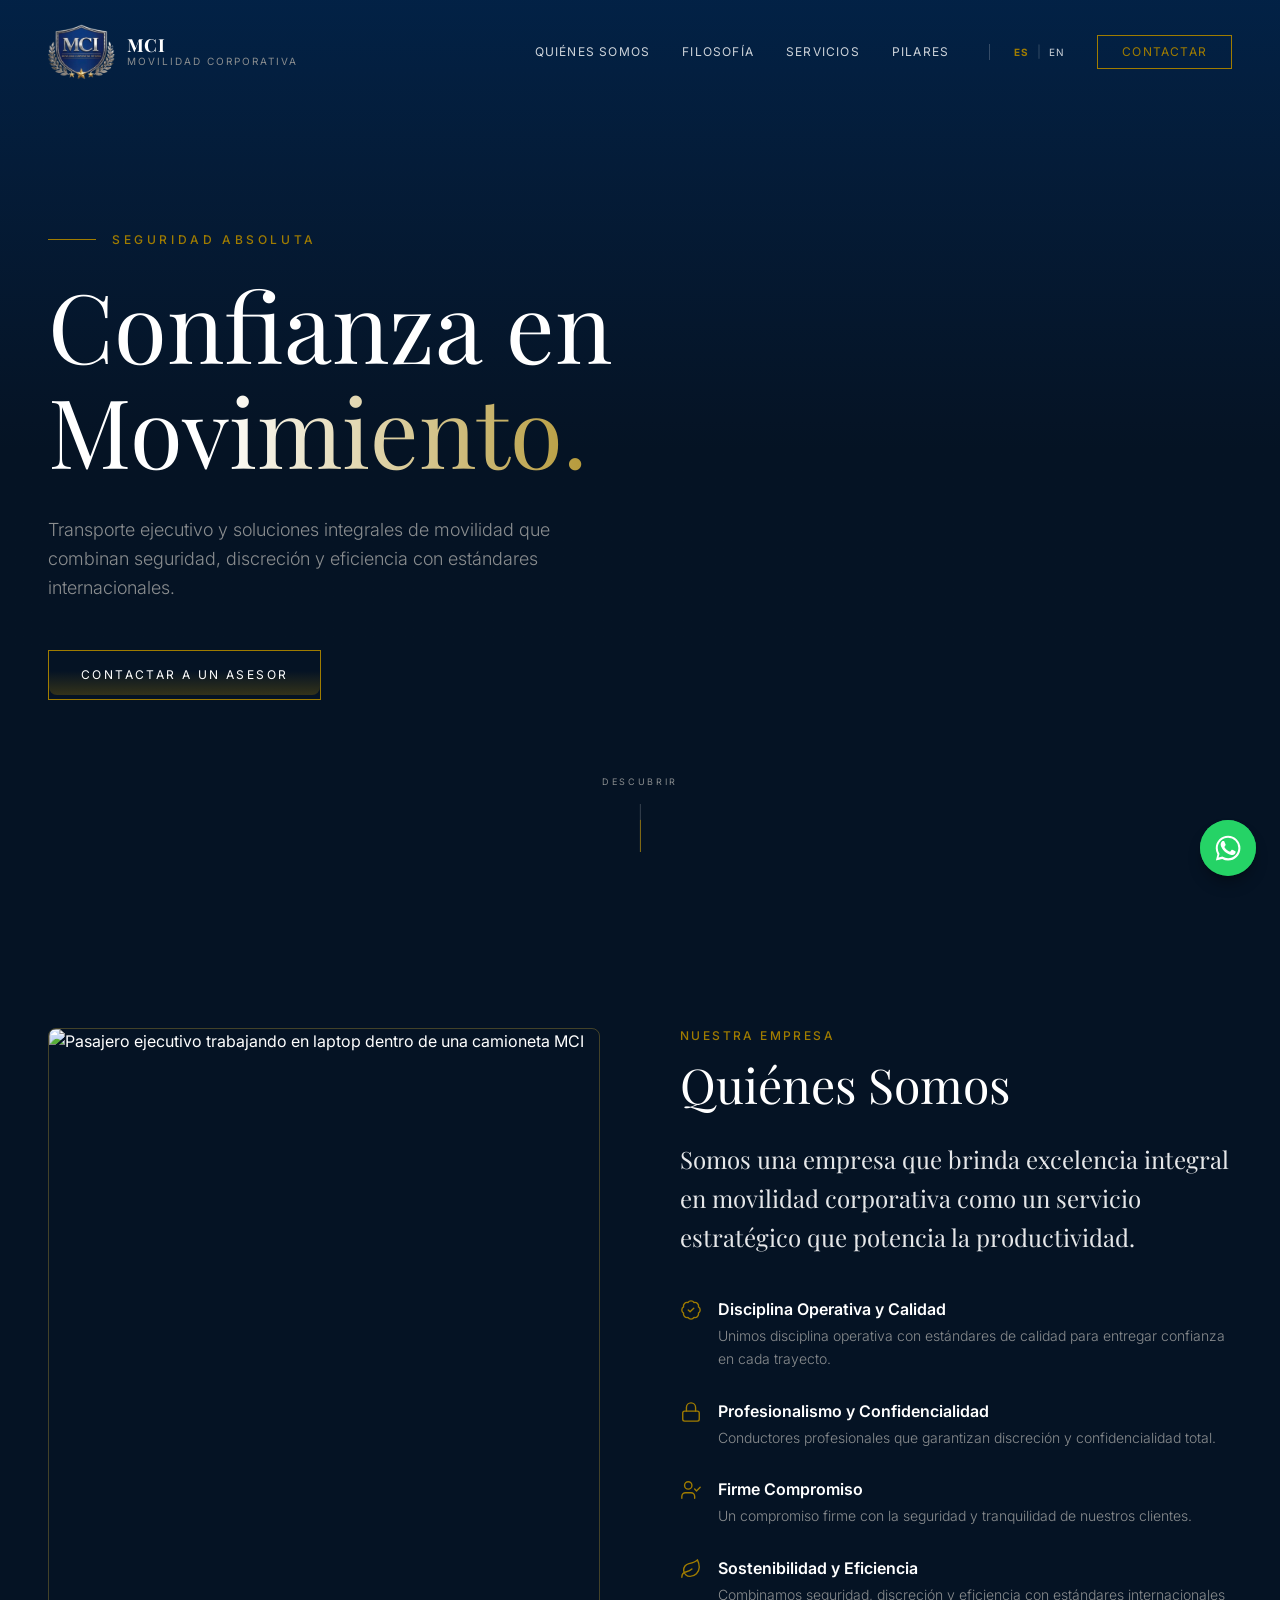
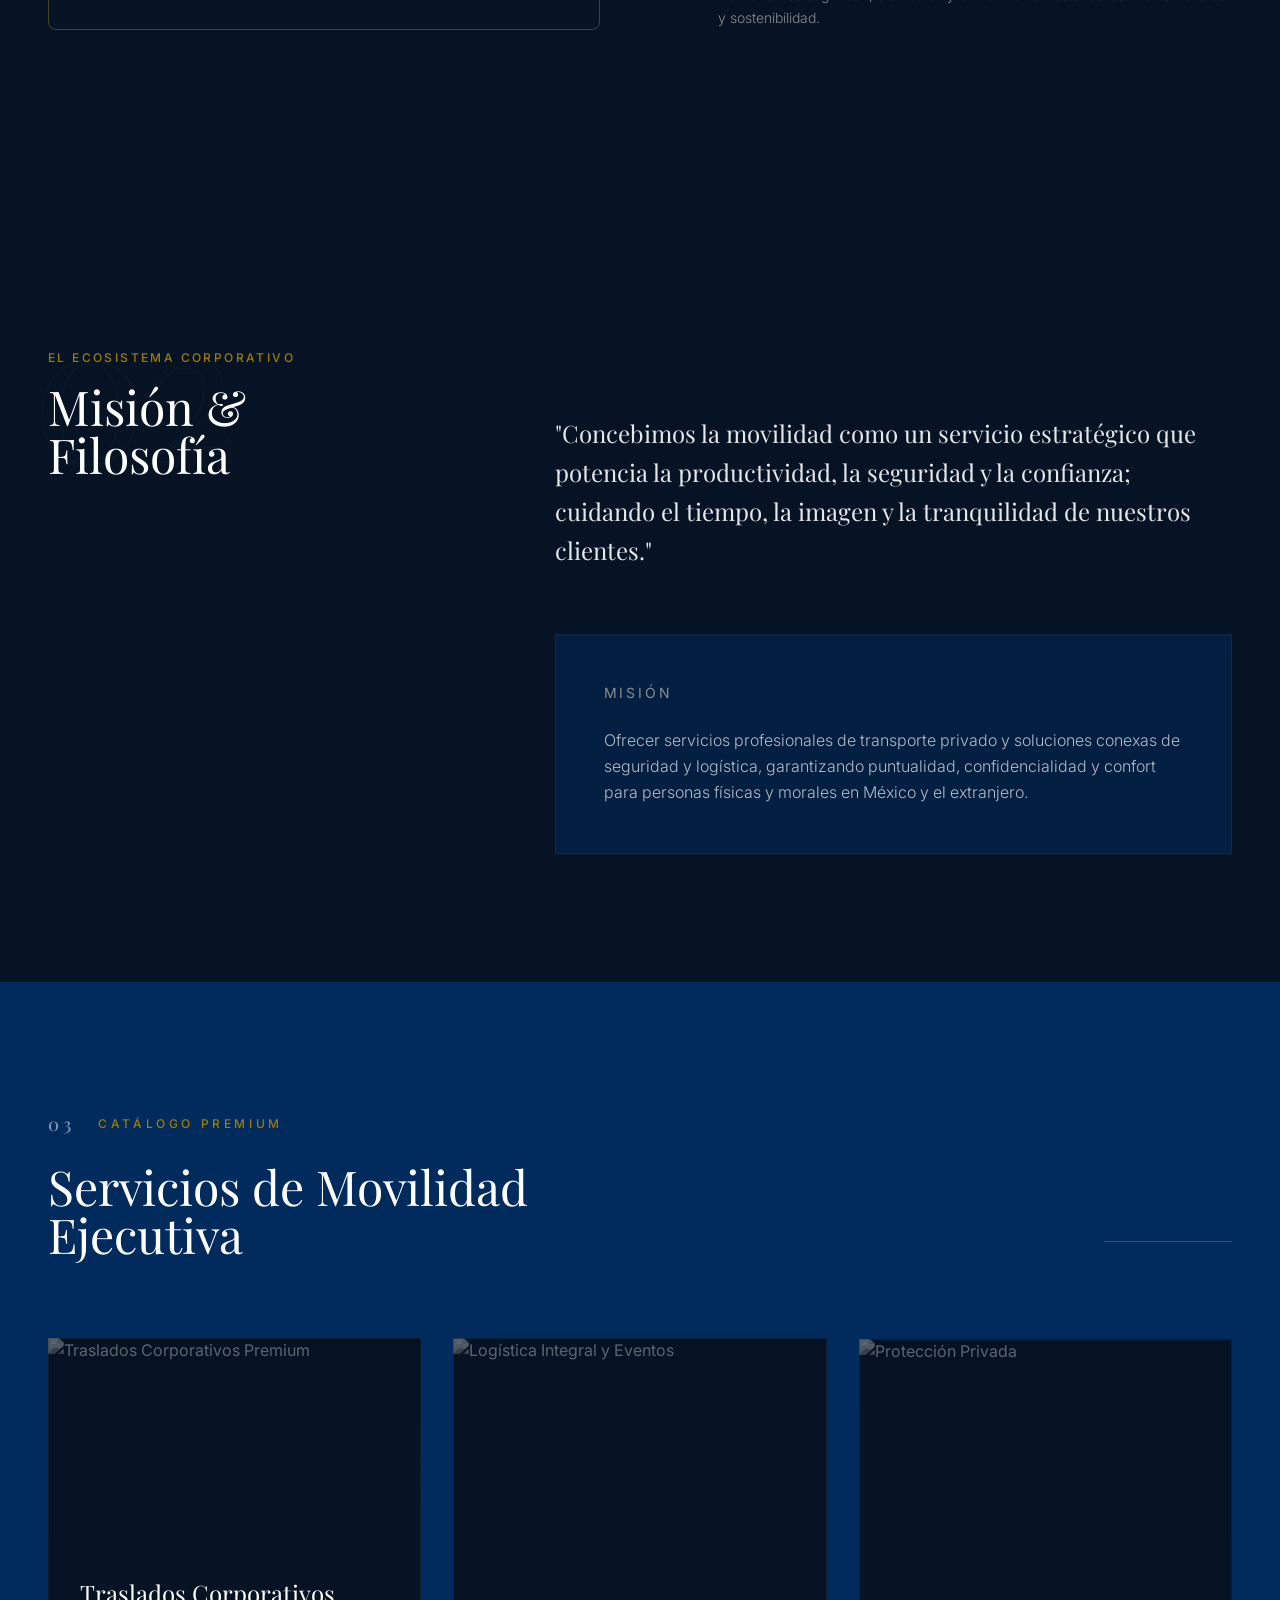
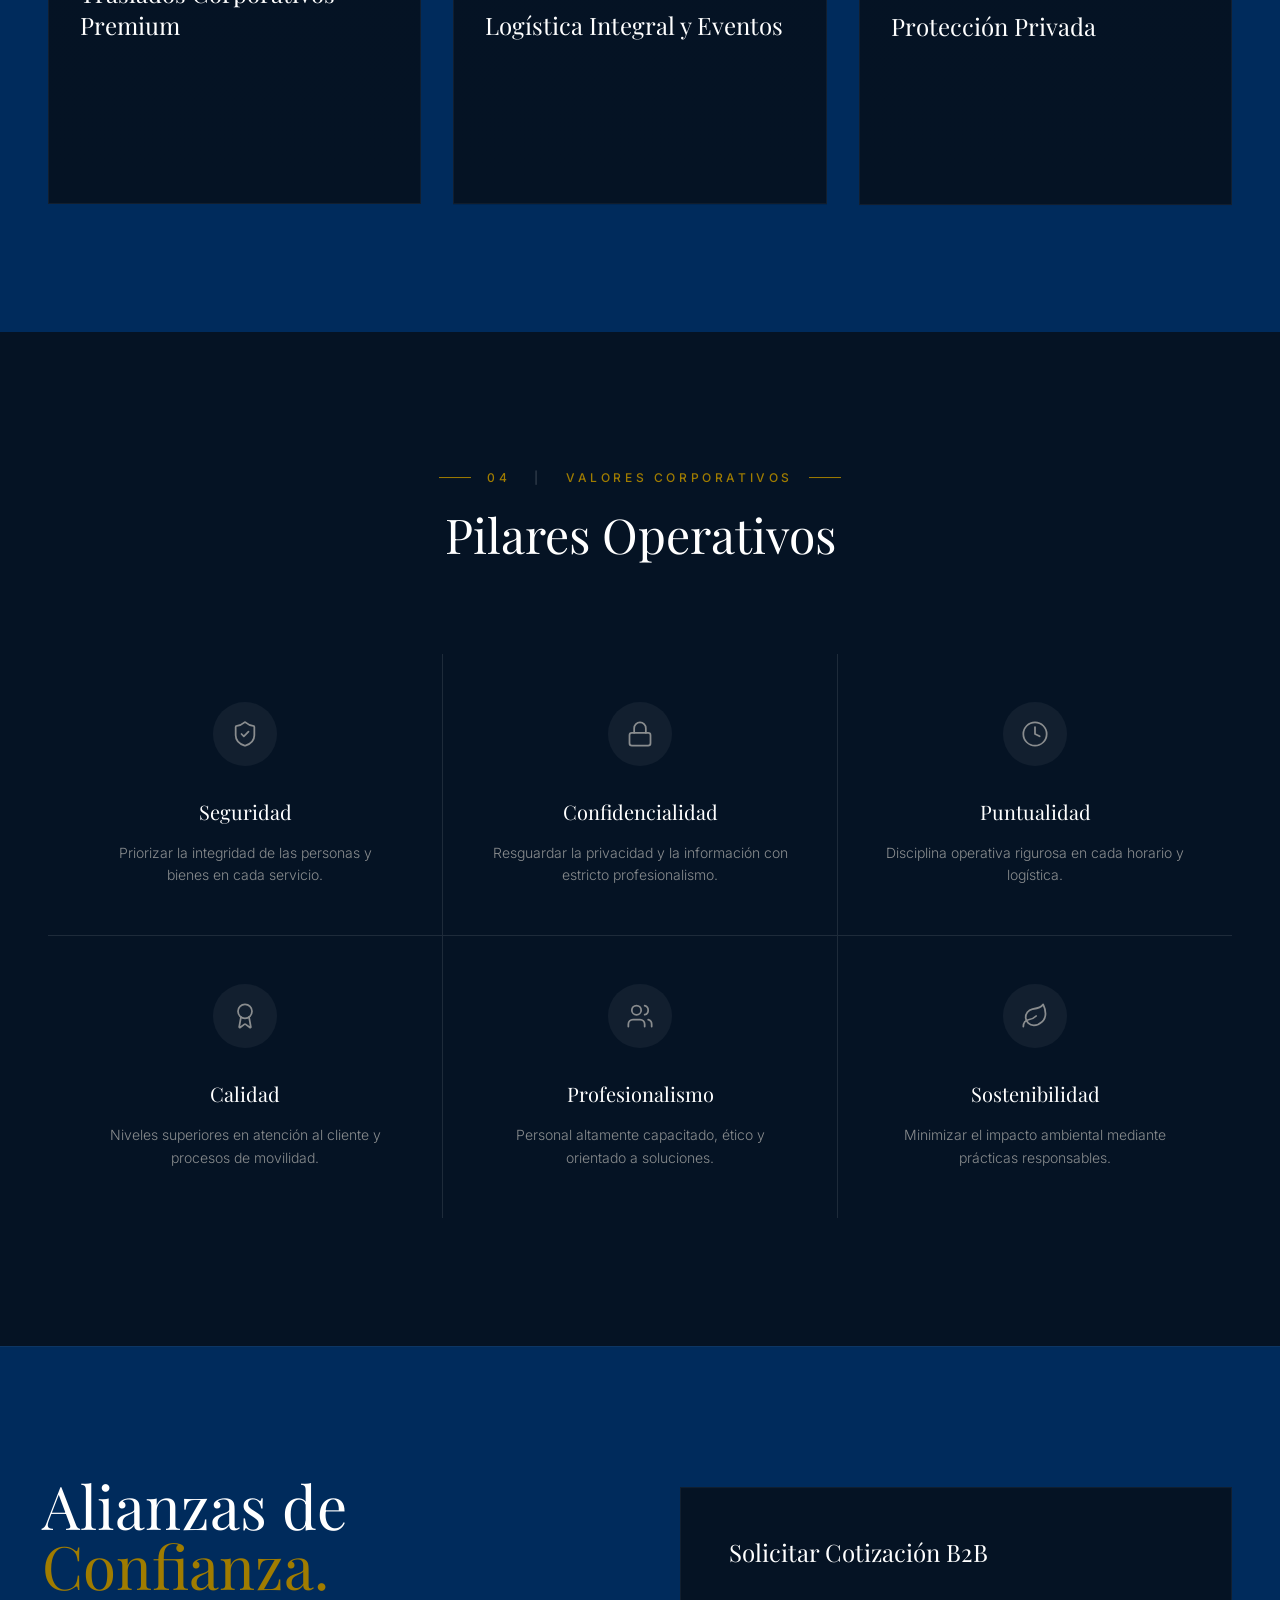
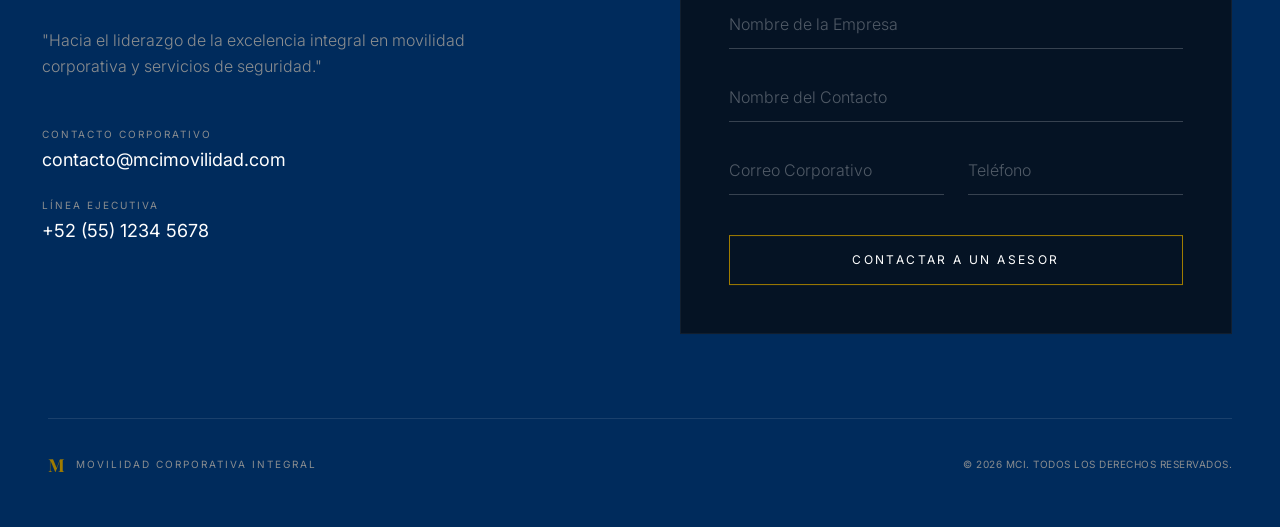
==== propuesta-1/index.html @ b6e9a9fc "Restructure Who We Are section into a balanced 50/50 grid: left column features an executive-passeng" ====
<!doctype html>
<html lang="en">
  <head>
    <meta charset="UTF-8" />
    <meta name="viewport" content="width=device-width, initial-scale=1.0" />
    <title>MCI</title>
    <script type="module" crossorigin src="./assets/index-DxX_bGsZ.js"></script>
    <link rel="stylesheet" crossorigin href="./assets/index-DNrYnZ5A.css">
  </head>
  <body>
    <div id="root"></div>
  </body>
</html>
---- propuesta-1/assets/index-DNrYnZ5A.css ----
@import"https://fonts.googleapis.com/css2?family=Inter:wght@300;400;500;600&family=Playfair+Display:ital,wght@0,400;0,500;0,600;0,700;1,400&display=swap";/*! tailwindcss v4.3.3 | MIT License | https://tailwindcss.com */@layer properties{@supports (((-webkit-hyphens:none)) and (not (margin-trim:inline))) or ((-moz-orient:inline) and (not (color:rgb(from red r g b)))){*,:before,:after,::backdrop{--tw-translate-x:0;--tw-translate-y:0;--tw-translate-z:0;--tw-scale-x:1;--tw-scale-y:1;--tw-scale-z:1;--tw-rotate-x:initial;--tw-rotate-y:initial;--tw-rotate-z:initial;--tw-skew-x:initial;--tw-skew-y:initial;--tw-space-y-reverse:0;--tw-border-style:solid;--tw-gradient-position:initial;--tw-gradient-from:#0000;--tw-gradient-via:#0000;--tw-gradient-to:#0000;--tw-gradient-stops:initial;--tw-gradient-via-stops:initial;--tw-gradient-from-position:0%;--tw-gradient-via-position:50%;--tw-gradient-to-position:100%;--tw-leading:initial;--tw-font-weight:initial;--tw-tracking:initial;--tw-shadow:0 0 #0000;--tw-shadow-color:initial;--tw-shadow-alpha:100%;--tw-inset-shadow:0 0 #0000;--tw-inset-shadow-color:initial;--tw-inset-shadow-alpha:100%;--tw-ring-color:initial;--tw-ring-shadow:0 0 #0000;--tw-inset-ring-color:initial;--tw-inset-ring-shadow:0 0 #0000;--tw-ring-inset:initial;--tw-ring-offset-width:0px;--tw-ring-offset-color:#fff;--tw-ring-offset-shadow:0 0 #0000;--tw-blur:initial;--tw-brightness:initial;--tw-contrast:initial;--tw-grayscale:initial;--tw-hue-rotate:initial;--tw-invert:initial;--tw-opacity:initial;--tw-saturate:initial;--tw-sepia:initial;--tw-drop-shadow:initial;--tw-drop-shadow-color:initial;--tw-drop-shadow-alpha:100%;--tw-drop-shadow-size:initial;--tw-backdrop-blur:initial;--tw-backdrop-brightness:initial;--tw-backdrop-contrast:initial;--tw-backdrop-grayscale:initial;--tw-backdrop-hue-rotate:initial;--tw-backdrop-invert:initial;--tw-backdrop-opacity:initial;--tw-backdrop-saturate:initial;--tw-backdrop-sepia:initial;--tw-duration:initial;--tw-ease:initial}}}@layer theme{:root,:host{--font-sans:"Inter", ui-sans-serif, system-ui, sans-serif;--font-serif:"Playfair Display", ui-serif, Georgia, serif;--font-mono:ui-monospace, SFMono-Regular, Menlo, Monaco, Consolas, "Liberation Mono", "Courier New", monospace;--color-black:#000;--color-white:#fff;--spacing:.25rem;--container-md:28rem;--container-xl:36rem;--container-3xl:48rem;--container-7xl:80rem;--text-xs:.75rem;--text-xs--line-height:calc(1 / .75);--text-sm:.875rem;--text-sm--line-height:calc(1.25 / .875);--text-base:1rem;--text-base--line-height: 1.5 ;--text-lg:1.125rem;--text-lg--line-height:calc(1.75 / 1.125);--text-xl:1.25rem;--text-xl--line-height:calc(1.75 / 1.25);--text-2xl:1.5rem;--text-2xl--line-height:calc(2 / 1.5);--text-3xl:1.875rem;--text-3xl--line-height: 1.2 ;--text-4xl:2.25rem;--text-4xl--line-height:calc(2.5 / 2.25);--text-5xl:3rem;--text-5xl--line-height:1;--text-6xl:3.75rem;--text-6xl--line-height:1;--text-7xl:4.5rem;--text-7xl--line-height:1;--text-8xl:6rem;--text-8xl--line-height:1;--font-weight-light:300;--font-weight-medium:500;--font-weight-semibold:600;--font-weight-bold:700;--tracking-tighter:-.05em;--tracking-wide:.025em;--tracking-wider:.05em;--tracking-widest:.1em;--leading-relaxed:1.625;--radius-sm:.25rem;--radius-lg:.5rem;--ease-out:cubic-bezier(0, 0, .2, 1);--animate-ping:ping 1s cubic-bezier(0, 0, .2, 1) infinite;--blur-md:12px;--blur-xl:24px;--default-transition-duration:.15s;--default-transition-timing-function:cubic-bezier(.4, 0, .2, 1);--default-font-family:var(--font-sans);--default-mono-font-family:var(--font-mono);--color-mci-navy:#002b5c;--color-mci-slate:#8a8d8f;--color-mci-gold:#a07c00;--color-mci-dark:#051324}}@layer base{*,:after,:before,::backdrop{box-sizing:border-box;border:0 solid;margin:0;padding:0}::file-selector-button{box-sizing:border-box;border:0 solid;margin:0;padding:0}html,:host{-webkit-text-size-adjust:100%;-moz-tab-size:4;tab-size:4;line-height:1.5;font-family:var(--default-font-family,-apple-system, BlinkMacSystemFont, "Segoe UI", Roboto, "Helvetica Neue", "Noto Sans", Arial, sans-serif, "Apple Color Emoji", "Segoe UI Emoji", "Segoe UI Symbol", "Noto Color Emoji");font-feature-settings:var(--default-font-feature-settings,normal);font-variation-settings:var(--default-font-variation-settings,normal);-webkit-tap-highlight-color:transparent}hr{height:0;color:inherit;border-top-width:1px}abbr:where([title]){-webkit-text-decoration:underline dotted;text-decoration:underline dotted}h1,h2,h3,h4,h5,h6{font-size:inherit;font-weight:inherit}a{color:inherit;-webkit-text-decoration:inherit;text-decoration:inherit}b,strong{font-weight:bolder}code,kbd,samp,pre{font-family:var(--default-mono-font-family,ui-monospace, SFMono-Regular, Menlo, Monaco, Consolas, "Liberation Mono", "Courier New", monospace);font-feature-settings:var(--default-mono-font-feature-settings,normal);font-variation-settings:var(--default-mono-font-variation-settings,normal);font-size:1em}small{font-size:80%}sub,sup{vertical-align:baseline;font-size:75%;line-height:0;position:relative}sub{bottom:-.25em}sup{top:-.5em}table{text-indent:0;border-color:inherit;border-collapse:collapse}:-moz-focusring:where(:not(iframe)){outline:auto}progress{vertical-align:baseline}summary{display:list-item}ol,ul,menu{list-style:none}img,svg,video,canvas,audio,iframe,embed,object{vertical-align:middle;display:block}img,video{max-width:100%;height:auto}button,input,select,optgroup,textarea{font:inherit;font-feature-settings:inherit;font-variation-settings:inherit;letter-spacing:inherit;color:inherit;opacity:1;background-color:#0000;border-radius:0}::file-selector-button{font:inherit;font-feature-settings:inherit;font-variation-settings:inherit;letter-spacing:inherit;color:inherit;opacity:1;background-color:#0000;border-radius:0}:where(select:is([multiple],[size])) optgroup{font-weight:bolder}:where(select:is([multiple],[size])) optgroup option{padding-inline-start:20px}::file-selector-button{margin-inline-end:4px}::placeholder{opacity:1}@supports (not ((-webkit-appearance:-apple-pay-button))) or (contain-intrinsic-size:1px){::placeholder{color:currentColor}@supports (color:color-mix(in lab,red,red)){::placeholder{color:color-mix(in oklab,currentcolor 50%,transparent)}}}textarea{resize:vertical}::-webkit-search-decoration{-webkit-appearance:none}::-webkit-date-and-time-value{min-height:1lh;text-align:inherit}::-webkit-datetime-edit{display:inline-flex}::-webkit-datetime-edit-fields-wrapper{padding:0}::-webkit-datetime-edit{padding-block:0}::-webkit-datetime-edit-year-field{padding-block:0}::-webkit-datetime-edit-month-field{padding-block:0}::-webkit-datetime-edit-day-field{padding-block:0}::-webkit-datetime-edit-hour-field{padding-block:0}::-webkit-datetime-edit-minute-field{padding-block:0}::-webkit-datetime-edit-second-field{padding-block:0}::-webkit-datetime-edit-millisecond-field{padding-block:0}::-webkit-datetime-edit-meridiem-field{padding-block:0}::-webkit-calendar-picker-indicator{line-height:1}:-moz-ui-invalid{box-shadow:none}button,input:where([type=button],[type=reset],[type=submit]){-webkit-appearance:button;-moz-appearance:button;appearance:button}::file-selector-button{-webkit-appearance:button;-moz-appearance:button;appearance:button}::-webkit-inner-spin-button{height:auto}::-webkit-outer-spin-button{height:auto}[hidden]:where(:not([hidden=until-found])){display:none!important}}@layer components;@layer utilities{.pointer-events-none{pointer-events:none}.absolute{position:absolute}.fixed{position:fixed}.relative{position:relative}.inset-0{top:0;right:0;bottom:0;left:0}.top-0{top:0}.top-1\/2{top:50%}.right-0{right:0}.right-6{right:calc(var(--spacing) * 6)}.bottom-6{bottom:calc(var(--spacing) * 6)}.bottom-12{bottom:calc(var(--spacing) * 12)}.left-0{left:0}.left-1\/2{left:50%}.z-0{z-index:0}.z-10{z-index:10}.z-20{z-index:20}.z-30{z-index:30}.z-40{z-index:40}.z-50{z-index:50}.z-\[60\]{z-index:60}.z-\[70\]{z-index:70}.mx-2{margin-inline:calc(var(--spacing) * 2)}.mx-auto{margin-inline:auto}.-mt-1{margin-top:calc(var(--spacing) * -1)}.mt-0\.5{margin-top:calc(var(--spacing) * .5)}.mt-8{margin-top:calc(var(--spacing) * 8)}.mr-2{margin-right:calc(var(--spacing) * 2)}.mb-1{margin-bottom:var(--spacing)}.mb-4{margin-bottom:calc(var(--spacing) * 4)}.mb-6{margin-bottom:calc(var(--spacing) * 6)}.mb-8{margin-bottom:calc(var(--spacing) * 8)}.mb-10{margin-bottom:calc(var(--spacing) * 10)}.mb-12{margin-bottom:calc(var(--spacing) * 12)}.mb-20{margin-bottom:calc(var(--spacing) * 20)}.mb-24{margin-bottom:calc(var(--spacing) * 24)}.-ml-4{margin-left:calc(var(--spacing) * -4)}.ml-2{margin-left:calc(var(--spacing) * 2)}.block{display:block}.flex{display:flex}.grid{display:grid}.hidden{display:none}.inline-flex{display:inline-flex}.aspect-\[4\/5\]{aspect-ratio:4/5}.h-6{height:calc(var(--spacing) * 6)}.h-8{height:calc(var(--spacing) * 8)}.h-10{height:calc(var(--spacing) * 10)}.h-12{height:calc(var(--spacing) * 12)}.h-14{height:calc(var(--spacing) * 14)}.h-16{height:calc(var(--spacing) * 16)}.h-\[1px\]{height:1px}.h-full{height:100%}.h-screen{height:100vh}.min-h-\[420px\]{min-height:420px}.w-1{width:var(--spacing)}.w-8{width:calc(var(--spacing) * 8)}.w-10{width:calc(var(--spacing) * 10)}.w-12{width:calc(var(--spacing) * 12)}.w-14{width:calc(var(--spacing) * 14)}.w-16{width:calc(var(--spacing) * 16)}.w-32{width:calc(var(--spacing) * 32)}.w-\[1px\]{width:1px}.w-auto{width:auto}.w-full{width:100%}.max-w-3xl{max-width:var(--container-3xl)}.max-w-7xl{max-width:var(--container-7xl)}.max-w-md{max-width:var(--container-md)}.max-w-xl{max-width:var(--container-xl)}.flex-shrink-0{flex-shrink:0}.origin-top{transform-origin:top}.-translate-x-1\/2{--tw-translate-x: -50% ;translate:var(--tw-translate-x) var(--tw-translate-y)}.-translate-y-1\/2{--tw-translate-y: -50% ;translate:var(--tw-translate-x) var(--tw-translate-y)}.translate-y-0{--tw-translate-y:0px;translate:var(--tw-translate-x) var(--tw-translate-y)}.translate-y-full{--tw-translate-y:100%;translate:var(--tw-translate-x) var(--tw-translate-y)}.scale-y-0{--tw-scale-y:0%;scale:var(--tw-scale-x) var(--tw-scale-y)}.transform{transform:var(--tw-rotate-x,) var(--tw-rotate-y,) var(--tw-rotate-z,) var(--tw-skew-x,) var(--tw-skew-y,)}.animate-ping{animation:var(--animate-ping)}.grid-cols-1{grid-template-columns:repeat(1,minmax(0,1fr))}.flex-col{flex-direction:column}.items-center{align-items:center}.items-end{align-items:flex-end}.items-start{align-items:flex-start}.items-stretch{align-items:stretch}.justify-between{justify-content:space-between}.justify-center{justify-content:center}.justify-end{justify-content:flex-end}.gap-2{gap:calc(var(--spacing) * 2)}.gap-3{gap:calc(var(--spacing) * 3)}.gap-4{gap:calc(var(--spacing) * 4)}.gap-6{gap:calc(var(--spacing) * 6)}.gap-7{gap:calc(var(--spacing) * 7)}.gap-8{gap:calc(var(--spacing) * 8)}.gap-16{gap:calc(var(--spacing) * 16)}.gap-20{gap:calc(var(--spacing) * 20)}.gap-\[1px\]{gap:1px}:where(.space-y-6>:not(:last-child)){--tw-space-y-reverse:0;margin-block-start:calc(calc(var(--spacing) * 6) * var(--tw-space-y-reverse));margin-block-end:calc(calc(var(--spacing) * 6) * calc(1 - var(--tw-space-y-reverse)))}.overflow-hidden{overflow:hidden}.rounded-full{border-radius:3.40282e38px}.rounded-lg{border-radius:var(--radius-lg)}.rounded-sm{border-radius:var(--radius-sm)}.border{border-style:var(--tw-border-style);border-width:1px}.border-t{border-top-style:var(--tw-border-style);border-top-width:1px}.border-b{border-bottom-style:var(--tw-border-style);border-bottom-width:1px}.border-l{border-left-style:var(--tw-border-style);border-left-width:1px}.border-mci-gold{border-color:var(--color-mci-gold)}.border-mci-gold\/20{border-color:#a07c0033}@supports (color:color-mix(in lab,red,red)){.border-mci-gold\/20{border-color:color-mix(in oklab,var(--color-mci-gold) 20%,transparent)}}.border-mci-gold\/50{border-color:#a07c0080}@supports (color:color-mix(in lab,red,red)){.border-mci-gold\/50{border-color:color-mix(in oklab,var(--color-mci-gold) 50%,transparent)}}.border-transparent{border-color:#0000}.border-white\/5{border-color:#ffffff0d}@supports (color:color-mix(in lab,red,red)){.border-white\/5{border-color:color-mix(in oklab,var(--color-white) 5%,transparent)}}.border-white\/10{border-color:#ffffff1a}@supports (color:color-mix(in lab,red,red)){.border-white\/10{border-color:color-mix(in oklab,var(--color-white) 10%,transparent)}}.border-white\/20{border-color:#fff3}@supports (color:color-mix(in lab,red,red)){.border-white\/20{border-color:color-mix(in oklab,var(--color-white) 20%,transparent)}}.bg-\[\#25D366\]{background-color:#25d366}.bg-mci-dark{background-color:var(--color-mci-dark)}.bg-mci-dark\/40{background-color:#05132466}@supports (color:color-mix(in lab,red,red)){.bg-mci-dark\/40{background-color:color-mix(in oklab,var(--color-mci-dark) 40%,transparent)}}.bg-mci-dark\/95{background-color:#051324f2}@supports (color:color-mix(in lab,red,red)){.bg-mci-dark\/95{background-color:color-mix(in oklab,var(--color-mci-dark) 95%,transparent)}}.bg-mci-gold{background-color:var(--color-mci-gold)}.bg-mci-navy{background-color:var(--color-mci-navy)}.bg-mci-navy\/50{background-color:#002b5c80}@supports (color:color-mix(in lab,red,red)){.bg-mci-navy\/50{background-color:color-mix(in oklab,var(--color-mci-navy) 50%,transparent)}}.bg-mci-navy\/90{background-color:#002b5ce6}@supports (color:color-mix(in lab,red,red)){.bg-mci-navy\/90{background-color:color-mix(in oklab,var(--color-mci-navy) 90%,transparent)}}.bg-transparent{background-color:#0000}.bg-white\/5{background-color:#ffffff0d}@supports (color:color-mix(in lab,red,red)){.bg-white\/5{background-color:color-mix(in oklab,var(--color-white) 5%,transparent)}}.bg-white\/10{background-color:#ffffff1a}@supports (color:color-mix(in lab,red,red)){.bg-white\/10{background-color:color-mix(in oklab,var(--color-white) 10%,transparent)}}.bg-white\/20{background-color:#fff3}@supports (color:color-mix(in lab,red,red)){.bg-white\/20{background-color:color-mix(in oklab,var(--color-white) 20%,transparent)}}.bg-gradient-to-b{--tw-gradient-position:to bottom in oklab;background-image:linear-gradient(var(--tw-gradient-stops))}.bg-gradient-to-t{--tw-gradient-position:to top in oklab;background-image:linear-gradient(var(--tw-gradient-stops))}.bg-\[radial-gradient\(ellipse_at_center\,_var\(--tw-gradient-stops\)\)\]{background-image:radial-gradient(ellipse at center,var(--tw-gradient-stops))}.from-mci-dark{--tw-gradient-from:var(--color-mci-dark);--tw-gradient-stops:var(--tw-gradient-via-stops,var(--tw-gradient-position), var(--tw-gradient-from) var(--tw-gradient-from-position), var(--tw-gradient-to) var(--tw-gradient-to-position))}.from-mci-navy\/60{--tw-gradient-from:#002b5c99}@supports (color:color-mix(in lab,red,red)){.from-mci-navy\/60{--tw-gradient-from:color-mix(in oklab, var(--color-mci-navy) 60%, transparent)}}.from-mci-navy\/60{--tw-gradient-stops:var(--tw-gradient-via-stops,var(--tw-gradient-position), var(--tw-gradient-from) var(--tw-gradient-from-position), var(--tw-gradient-to) var(--tw-gradient-to-position))}.from-transparent{--tw-gradient-from:transparent;--tw-gradient-stops:var(--tw-gradient-via-stops,var(--tw-gradient-position), var(--tw-gradient-from) var(--tw-gradient-from-position), var(--tw-gradient-to) var(--tw-gradient-to-position))}.via-mci-dark\/40{--tw-gradient-via:#05132466}@supports (color:color-mix(in lab,red,red)){.via-mci-dark\/40{--tw-gradient-via:color-mix(in oklab, var(--color-mci-dark) 40%, transparent)}}.via-mci-dark\/40{--tw-gradient-via-stops:var(--tw-gradient-position), var(--tw-gradient-from) var(--tw-gradient-from-position), var(--tw-gradient-via) var(--tw-gradient-via-position), var(--tw-gradient-to) var(--tw-gradient-to-position);--tw-gradient-stops:var(--tw-gradient-via-stops)}.via-mci-dark\/80{--tw-gradient-via:#051324cc}@supports (color:color-mix(in lab,red,red)){.via-mci-dark\/80{--tw-gradient-via:color-mix(in oklab, var(--color-mci-dark) 80%, transparent)}}.via-mci-dark\/80{--tw-gradient-via-stops:var(--tw-gradient-position), var(--tw-gradient-from) var(--tw-gradient-from-position), var(--tw-gradient-via) var(--tw-gradient-via-position), var(--tw-gradient-to) var(--tw-gradient-to-position);--tw-gradient-stops:var(--tw-gradient-via-stops)}.via-transparent{--tw-gradient-via:transparent;--tw-gradient-via-stops:var(--tw-gradient-position), var(--tw-gradient-from) var(--tw-gradient-from-position), var(--tw-gradient-via) var(--tw-gradient-via-position), var(--tw-gradient-to) var(--tw-gradient-to-position);--tw-gradient-stops:var(--tw-gradient-via-stops)}.to-mci-dark{--tw-gradient-to:var(--color-mci-dark);--tw-gradient-stops:var(--tw-gradient-via-stops,var(--tw-gradient-position), var(--tw-gradient-from) var(--tw-gradient-from-position), var(--tw-gradient-to) var(--tw-gradient-to-position))}.to-mci-dark\/90{--tw-gradient-to:#051324e6}@supports (color:color-mix(in lab,red,red)){.to-mci-dark\/90{--tw-gradient-to:color-mix(in oklab, var(--color-mci-dark) 90%, transparent)}}.to-mci-dark\/90{--tw-gradient-stops:var(--tw-gradient-via-stops,var(--tw-gradient-position), var(--tw-gradient-from) var(--tw-gradient-from-position), var(--tw-gradient-to) var(--tw-gradient-to-position))}.to-mci-gold{--tw-gradient-to:var(--color-mci-gold);--tw-gradient-stops:var(--tw-gradient-via-stops,var(--tw-gradient-position), var(--tw-gradient-from) var(--tw-gradient-from-position), var(--tw-gradient-to) var(--tw-gradient-to-position))}.to-transparent{--tw-gradient-to:transparent;--tw-gradient-stops:var(--tw-gradient-via-stops,var(--tw-gradient-position), var(--tw-gradient-from) var(--tw-gradient-from-position), var(--tw-gradient-to) var(--tw-gradient-to-position))}.bg-cover{background-size:cover}.bg-center{background-position:50%}.bg-no-repeat{background-repeat:no-repeat}.object-cover{object-fit:cover}.p-8{padding:calc(var(--spacing) * 8)}.p-12{padding:calc(var(--spacing) * 12)}.px-6{padding-inline:calc(var(--spacing) * 6)}.px-8{padding-inline:calc(var(--spacing) * 8)}.py-2{padding-block:calc(var(--spacing) * 2)}.py-3{padding-block:calc(var(--spacing) * 3)}.py-4{padding-block:calc(var(--spacing) * 4)}.py-6{padding-block:calc(var(--spacing) * 6)}.py-32{padding-block:calc(var(--spacing) * 32)}.pt-4{padding-top:calc(var(--spacing) * 4)}.pt-8{padding-top:calc(var(--spacing) * 8)}.pt-32{padding-top:calc(var(--spacing) * 32)}.pb-12{padding-bottom:calc(var(--spacing) * 12)}.pb-24{padding-bottom:calc(var(--spacing) * 24)}.pl-6{padding-left:calc(var(--spacing) * 6)}.text-center{text-align:center}.font-sans{font-family:var(--font-sans)}.font-serif{font-family:var(--font-serif)}.text-2xl{font-size:var(--text-2xl);line-height:var(--tw-leading,var(--text-2xl--line-height))}.text-4xl{font-size:var(--text-4xl);line-height:var(--tw-leading,var(--text-4xl--line-height))}.text-5xl{font-size:var(--text-5xl);line-height:var(--tw-leading,var(--text-5xl--line-height))}.text-base{font-size:var(--text-base);line-height:var(--tw-leading,var(--text-base--line-height))}.text-lg{font-size:var(--text-lg);line-height:var(--tw-leading,var(--text-lg--line-height))}.text-sm{font-size:var(--text-sm);line-height:var(--tw-leading,var(--text-sm--line-height))}.text-xl{font-size:var(--text-xl);line-height:var(--tw-leading,var(--text-xl--line-height))}.text-xs{font-size:var(--text-xs);line-height:var(--tw-leading,var(--text-xs--line-height))}.text-\[9px\]{font-size:9px}.text-\[10px\]{font-size:10px}.text-\[12rem\]{font-size:12rem}.leading-\[1\.1\]{--tw-leading:1.1;line-height:1.1}.leading-none{--tw-leading:1;line-height:1}.leading-relaxed{--tw-leading:var(--leading-relaxed);line-height:var(--leading-relaxed)}.font-bold{--tw-font-weight:var(--font-weight-bold);font-weight:var(--font-weight-bold)}.font-light{--tw-font-weight:var(--font-weight-light);font-weight:var(--font-weight-light)}.font-medium{--tw-font-weight:var(--font-weight-medium);font-weight:var(--font-weight-medium)}.font-semibold{--tw-font-weight:var(--font-weight-semibold);font-weight:var(--font-weight-semibold)}.tracking-\[0\.2em\]{--tw-tracking:.2em;letter-spacing:.2em}.tracking-\[0\.3em\]{--tw-tracking:.3em;letter-spacing:.3em}.tracking-tighter{--tw-tracking:var(--tracking-tighter);letter-spacing:var(--tracking-tighter)}.tracking-wide{--tw-tracking:var(--tracking-wide);letter-spacing:var(--tracking-wide)}.tracking-wider{--tw-tracking:var(--tracking-wider);letter-spacing:var(--tracking-wider)}.tracking-widest{--tw-tracking:var(--tracking-widest);letter-spacing:var(--tracking-widest)}.text-mci-gold{color:var(--color-mci-gold)}.text-mci-gold\/50{color:#a07c0080}@supports (color:color-mix(in lab,red,red)){.text-mci-gold\/50{color:color-mix(in oklab,var(--color-mci-gold) 50%,transparent)}}.text-mci-slate{color:var(--color-mci-slate)}.text-white{color:var(--color-white)}.text-white\/20{color:#fff3}@supports (color:color-mix(in lab,red,red)){.text-white\/20{color:color-mix(in oklab,var(--color-white) 20%,transparent)}}.text-white\/70{color:#ffffffb3}@supports (color:color-mix(in lab,red,red)){.text-white\/70{color:color-mix(in oklab,var(--color-white) 70%,transparent)}}.text-white\/80{color:#fffc}@supports (color:color-mix(in lab,red,red)){.text-white\/80{color:color-mix(in oklab,var(--color-white) 80%,transparent)}}.text-white\/90{color:#ffffffe6}@supports (color:color-mix(in lab,red,red)){.text-white\/90{color:color-mix(in oklab,var(--color-white) 90%,transparent)}}.uppercase{text-transform:uppercase}.antialiased{-webkit-font-smoothing:antialiased;-moz-osx-font-smoothing:grayscale}.opacity-30{opacity:.3}.opacity-50{opacity:.5}.opacity-60{opacity:.6}.opacity-75{opacity:.75}.opacity-100{opacity:1}.shadow-lg{--tw-shadow:0 10px 15px -3px var(--tw-shadow-color,#0000001a), 0 4px 6px -4px var(--tw-shadow-color,#0000001a);box-shadow:var(--tw-inset-shadow),var(--tw-inset-ring-shadow),var(--tw-ring-offset-shadow),var(--tw-ring-shadow),var(--tw-shadow)}.shadow-black\/30{--tw-shadow-color:#0000004d}@supports (color:color-mix(in lab,red,red)){.shadow-black\/30{--tw-shadow-color:color-mix(in oklab, color-mix(in oklab, var(--color-black) 30%, transparent) var(--tw-shadow-alpha), transparent)}}.grayscale{--tw-grayscale:grayscale(100%);filter:var(--tw-blur,) var(--tw-brightness,) var(--tw-contrast,) var(--tw-grayscale,) var(--tw-hue-rotate,) var(--tw-invert,) var(--tw-saturate,) var(--tw-sepia,) var(--tw-drop-shadow,)}.backdrop-blur-md{--tw-backdrop-blur:blur(var(--blur-md));-webkit-backdrop-filter:var(--tw-backdrop-blur,) var(--tw-backdrop-brightness,) var(--tw-backdrop-contrast,) var(--tw-backdrop-grayscale,) var(--tw-backdrop-hue-rotate,) var(--tw-backdrop-invert,) var(--tw-backdrop-opacity,) var(--tw-backdrop-saturate,) var(--tw-backdrop-sepia,);backdrop-filter:var(--tw-backdrop-blur,) var(--tw-backdrop-brightness,) var(--tw-backdrop-contrast,) var(--tw-backdrop-grayscale,) var(--tw-backdrop-hue-rotate,) var(--tw-backdrop-invert,) var(--tw-backdrop-opacity,) var(--tw-backdrop-saturate,) var(--tw-backdrop-sepia,)}.backdrop-blur-xl{--tw-backdrop-blur:blur(var(--blur-xl));-webkit-backdrop-filter:var(--tw-backdrop-blur,) var(--tw-backdrop-brightness,) var(--tw-backdrop-contrast,) var(--tw-backdrop-grayscale,) var(--tw-backdrop-hue-rotate,) var(--tw-backdrop-invert,) var(--tw-backdrop-opacity,) var(--tw-backdrop-saturate,) var(--tw-backdrop-sepia,);backdrop-filter:var(--tw-backdrop-blur,) var(--tw-backdrop-brightness,) var(--tw-backdrop-contrast,) var(--tw-backdrop-grayscale,) var(--tw-backdrop-hue-rotate,) var(--tw-backdrop-invert,) var(--tw-backdrop-opacity,) var(--tw-backdrop-saturate,) var(--tw-backdrop-sepia,)}.transition{transition-property:color,background-color,border-color,outline-color,text-decoration-color,fill,stroke,--tw-gradient-from,--tw-gradient-via,--tw-gradient-to,opacity,box-shadow,transform,translate,scale,rotate,filter,-webkit-backdrop-filter,backdrop-filter,display,content-visibility,overlay,pointer-events;transition-timing-function:var(--tw-ease,var(--default-transition-timing-function));transition-duration:var(--tw-duration,var(--default-transition-duration))}.transition-all{transition-property:all;transition-timing-function:var(--tw-ease,var(--default-transition-timing-function));transition-duration:var(--tw-duration,var(--default-transition-duration))}.transition-colors{transition-property:color,background-color,border-color,outline-color,text-decoration-color,fill,stroke,--tw-gradient-from,--tw-gradient-via,--tw-gradient-to;transition-timing-function:var(--tw-ease,var(--default-transition-timing-function));transition-duration:var(--tw-duration,var(--default-transition-duration))}.transition-opacity{transition-property:opacity;transition-timing-function:var(--tw-ease,var(--default-transition-timing-function));transition-duration:var(--tw-duration,var(--default-transition-duration))}.transition-shadow{transition-property:box-shadow;transition-timing-function:var(--tw-ease,var(--default-transition-timing-function));transition-duration:var(--tw-duration,var(--default-transition-duration))}.transition-transform{transition-property:transform,translate,scale,rotate;transition-timing-function:var(--tw-ease,var(--default-transition-timing-function));transition-duration:var(--tw-duration,var(--default-transition-duration))}.delay-100{transition-delay:.1s}.delay-200{transition-delay:.2s}.duration-300{--tw-duration:.3s;transition-duration:.3s}.duration-400{--tw-duration:.4s;transition-duration:.4s}.duration-500{--tw-duration:.5s;transition-duration:.5s}.duration-700{--tw-duration:.7s;transition-duration:.7s}.duration-1000{--tw-duration:1s;transition-duration:1s}.ease-out{--tw-ease:var(--ease-out);transition-timing-function:var(--ease-out)}@media(hover:hover){.group-hover\:translate-y-0:is(:where(.group):hover *){--tw-translate-y:0px;translate:var(--tw-translate-x) var(--tw-translate-y)}.group-hover\:scale-105:is(:where(.group):hover *){--tw-scale-x:105%;--tw-scale-y:105%;--tw-scale-z:105%;scale:var(--tw-scale-x) var(--tw-scale-y)}.group-hover\:scale-110:is(:where(.group):hover *){--tw-scale-x:110%;--tw-scale-y:110%;--tw-scale-z:110%;scale:var(--tw-scale-x) var(--tw-scale-y)}.group-hover\:scale-y-100:is(:where(.group):hover *){--tw-scale-y:100%;scale:var(--tw-scale-x) var(--tw-scale-y)}.group-hover\:border-mci-gold\/20:is(:where(.group):hover *){border-color:#a07c0033}@supports (color:color-mix(in lab,red,red)){.group-hover\:border-mci-gold\/20:is(:where(.group):hover *){border-color:color-mix(in oklab,var(--color-mci-gold) 20%,transparent)}}.group-hover\:border-mci-gold\/30:is(:where(.group):hover *){border-color:#a07c004d}@supports (color:color-mix(in lab,red,red)){.group-hover\:border-mci-gold\/30:is(:where(.group):hover *){border-color:color-mix(in oklab,var(--color-mci-gold) 30%,transparent)}}.group-hover\:bg-mci-gold\/10:is(:where(.group):hover *){background-color:#a07c001a}@supports (color:color-mix(in lab,red,red)){.group-hover\:bg-mci-gold\/10:is(:where(.group):hover *){background-color:color-mix(in oklab,var(--color-mci-gold) 10%,transparent)}}.group-hover\:bg-transparent:is(:where(.group):hover *){background-color:#0000}.group-hover\:text-mci-gold:is(:where(.group):hover *){color:var(--color-mci-gold)}.group-hover\:opacity-100:is(:where(.group):hover *){opacity:1}.group-hover\:grayscale-0:is(:where(.group):hover *){--tw-grayscale:grayscale(0%);filter:var(--tw-blur,) var(--tw-brightness,) var(--tw-contrast,) var(--tw-grayscale,) var(--tw-hue-rotate,) var(--tw-invert,) var(--tw-saturate,) var(--tw-sepia,) var(--tw-drop-shadow,)}}.selection\:bg-mci-gold ::selection{background-color:var(--color-mci-gold)}.selection\:bg-mci-gold::selection{background-color:var(--color-mci-gold)}.selection\:text-mci-navy ::selection{color:var(--color-mci-navy)}.selection\:text-mci-navy::selection{color:var(--color-mci-navy)}.placeholder\:text-white\/30::placeholder{color:#ffffff4d}@supports (color:color-mix(in lab,red,red)){.placeholder\:text-white\/30::placeholder{color:color-mix(in oklab,var(--color-white) 30%,transparent)}}@media(hover:hover){.hover\:border-mci-gold\/30:hover{border-color:#a07c004d}@supports (color:color-mix(in lab,red,red)){.hover\:border-mci-gold\/30:hover{border-color:color-mix(in oklab,var(--color-mci-gold) 30%,transparent)}}.hover\:bg-mci-gold:hover{background-color:var(--color-mci-gold)}.hover\:bg-mci-navy:hover{background-color:var(--color-mci-navy)}.hover\:text-mci-gold:hover{color:var(--color-mci-gold)}.hover\:text-mci-navy:hover{color:var(--color-mci-navy)}.hover\:text-white:hover{color:var(--color-white)}.hover\:shadow-xl:hover{--tw-shadow:0 20px 25px -5px var(--tw-shadow-color,#0000001a), 0 8px 10px -6px var(--tw-shadow-color,#0000001a);box-shadow:var(--tw-inset-shadow),var(--tw-inset-ring-shadow),var(--tw-ring-offset-shadow),var(--tw-ring-shadow),var(--tw-shadow)}}.focus\:border-mci-gold:focus{border-color:var(--color-mci-gold)}.focus\:outline-none:focus{--tw-outline-style:none;outline-style:none}@media(min-width:40rem){.sm\:block{display:block}.sm\:text-3xl{font-size:var(--text-3xl);line-height:var(--tw-leading,var(--text-3xl--line-height))}}@media(min-width:48rem){.md\:block{display:block}.md\:flex{display:flex}.md\:hidden{display:none}.md\:translate-y-8{--tw-translate-y:calc(var(--spacing) * 8);translate:var(--tw-translate-x) var(--tw-translate-y)}.md\:grid-cols-2{grid-template-columns:repeat(2,minmax(0,1fr))}.md\:grid-cols-3{grid-template-columns:repeat(3,minmax(0,1fr))}.md\:flex-row{flex-direction:row}.md\:p-12{padding:calc(var(--spacing) * 12)}.md\:px-12{padding-inline:calc(var(--spacing) * 12)}.md\:text-2xl{font-size:var(--text-2xl);line-height:var(--tw-leading,var(--text-2xl--line-height))}.md\:text-5xl{font-size:var(--text-5xl);line-height:var(--tw-leading,var(--text-5xl--line-height))}.md\:text-6xl{font-size:var(--text-6xl);line-height:var(--tw-leading,var(--text-6xl--line-height))}.md\:text-7xl{font-size:var(--text-7xl);line-height:var(--tw-leading,var(--text-7xl--line-height))}.md\:text-base{font-size:var(--text-base);line-height:var(--tw-leading,var(--text-base--line-height))}.md\:opacity-0{opacity:0}@media(hover:hover){.md\:group-hover\:translate-y-0:is(:where(.group):hover *){--tw-translate-y:0px;translate:var(--tw-translate-x) var(--tw-translate-y)}.md\:group-hover\:opacity-100:is(:where(.group):hover *){opacity:1}}}@media(min-width:64rem){.lg\:col-span-5{grid-column:span 5/span 5}.lg\:col-span-7{grid-column:span 7/span 7}.lg\:min-h-0{min-height:0}.lg\:grid-cols-2{grid-template-columns:repeat(2,minmax(0,1fr))}.lg\:grid-cols-3{grid-template-columns:repeat(3,minmax(0,1fr))}.lg\:grid-cols-12{grid-template-columns:repeat(12,minmax(0,1fr))}.lg\:gap-8{gap:calc(var(--spacing) * 8)}.lg\:gap-20{gap:calc(var(--spacing) * 20)}.lg\:pt-32{padding-top:calc(var(--spacing) * 32)}.lg\:text-8xl{font-size:var(--text-8xl);line-height:var(--tw-leading,var(--text-8xl--line-height))}.lg\:text-lg{font-size:var(--text-lg);line-height:var(--tw-leading,var(--text-lg--line-height))}}}body{background-color:var(--color-mci-dark);color:#fff;overflow-x:hidden}::selection{background-color:var(--color-mci-gold);color:var(--color-mci-navy)}.text-stroke{-webkit-text-stroke:1px #ffffff1a;color:#0000}@keyframes gold-shimmer{0%{background-position:0%}to{background-position:200%}}.text-gold-shimmer{background-image:linear-gradient(90deg,#fff 0%,#fff 30%,var(--color-mci-gold) 50%,#fff 70%,#fff 100%);color:#0000;background-size:220%;-webkit-background-clip:text;background-clip:text;animation:5s linear infinite gold-shimmer}@property --tw-translate-x{syntax:"*";inherits:false;initial-value:0}@property --tw-translate-y{syntax:"*";inherits:false;initial-value:0}@property --tw-translate-z{syntax:"*";inherits:false;initial-value:0}@property --tw-scale-x{syntax:"*";inherits:false;initial-value:1}@property --tw-scale-y{syntax:"*";inherits:false;initial-value:1}@property --tw-scale-z{syntax:"*";inherits:false;initial-value:1}@property --tw-rotate-x{syntax:"*";inherits:false}@property --tw-rotate-y{syntax:"*";inherits:false}@property --tw-rotate-z{syntax:"*";inherits:false}@property --tw-skew-x{syntax:"*";inherits:false}@property --tw-skew-y{syntax:"*";inherits:false}@property --tw-space-y-reverse{syntax:"*";inherits:false;initial-value:0}@property --tw-border-style{syntax:"*";inherits:false;initial-value:solid}@property --tw-gradient-position{syntax:"*";inherits:false}@property --tw-gradient-from{syntax:"<color>";inherits:false;initial-value:#0000}@property --tw-gradient-via{syntax:"<color>";inherits:false;initial-value:#0000}@property --tw-gradient-to{syntax:"<color>";inherits:false;initial-value:#0000}@property --tw-gradient-stops{syntax:"*";inherits:false}@property --tw-gradient-via-stops{syntax:"*";inherits:false}@property --tw-gradient-from-position{syntax:"<length-percentage>";inherits:false;initial-value:0%}@property --tw-gradient-via-position{syntax:"<length-percentage>";inherits:false;initial-value:50%}@property --tw-gradient-to-position{syntax:"<length-percentage>";inherits:false;initial-value:100%}@property --tw-leading{syntax:"*";inherits:false}@property --tw-font-weight{syntax:"*";inherits:false}@property --tw-tracking{syntax:"*";inherits:false}@property --tw-shadow{syntax:"*";inherits:false;initial-value:0 0 #0000}@property --tw-shadow-color{syntax:"*";inherits:false}@property --tw-shadow-alpha{syntax:"<percentage>";inherits:false;initial-value:100%}@property --tw-inset-shadow{syntax:"*";inherits:false;initial-value:0 0 #0000}@property --tw-inset-shadow-color{syntax:"*";inherits:false}@property --tw-inset-shadow-alpha{syntax:"<percentage>";inherits:false;initial-value:100%}@property --tw-ring-color{syntax:"*";inherits:false}@property --tw-ring-shadow{syntax:"*";inherits:false;initial-value:0 0 #0000}@property --tw-inset-ring-color{syntax:"*";inherits:false}@property --tw-inset-ring-shadow{syntax:"*";inherits:false;initial-value:0 0 #0000}@property --tw-ring-inset{syntax:"*";inherits:false}@property --tw-ring-offset-width{syntax:"<length>";inherits:false;initial-value:0}@property --tw-ring-offset-color{syntax:"*";inherits:false;initial-value:#fff}@property --tw-ring-offset-shadow{syntax:"*";inherits:false;initial-value:0 0 #0000}@property --tw-blur{syntax:"*";inherits:false}@property --tw-brightness{syntax:"*";inherits:false}@property --tw-contrast{syntax:"*";inherits:false}@property --tw-grayscale{syntax:"*";inherits:false}@property --tw-hue-rotate{syntax:"*";inherits:false}@property --tw-invert{syntax:"*";inherits:false}@property --tw-opacity{syntax:"*";inherits:false}@property --tw-saturate{syntax:"*";inherits:false}@property --tw-sepia{syntax:"*";inherits:false}@property --tw-drop-shadow{syntax:"*";inherits:false}@property --tw-drop-shadow-color{syntax:"*";inherits:false}@property --tw-drop-shadow-alpha{syntax:"<percentage>";inherits:false;initial-value:100%}@property --tw-drop-shadow-size{syntax:"*";inherits:false}@property --tw-backdrop-blur{syntax:"*";inherits:false}@property --tw-backdrop-brightness{syntax:"*";inherits:false}@property --tw-backdrop-contrast{syntax:"*";inherits:false}@property --tw-backdrop-grayscale{syntax:"*";inherits:false}@property --tw-backdrop-hue-rotate{syntax:"*";inherits:false}@property --tw-backdrop-invert{syntax:"*";inherits:false}@property --tw-backdrop-opacity{syntax:"*";inherits:false}@property --tw-backdrop-saturate{syntax:"*";inherits:false}@property --tw-backdrop-sepia{syntax:"*";inherits:false}@property --tw-duration{syntax:"*";inherits:false}@property --tw-ease{syntax:"*";inherits:false}@keyframes ping{75%,to{opacity:0;transform:scale(2)}}
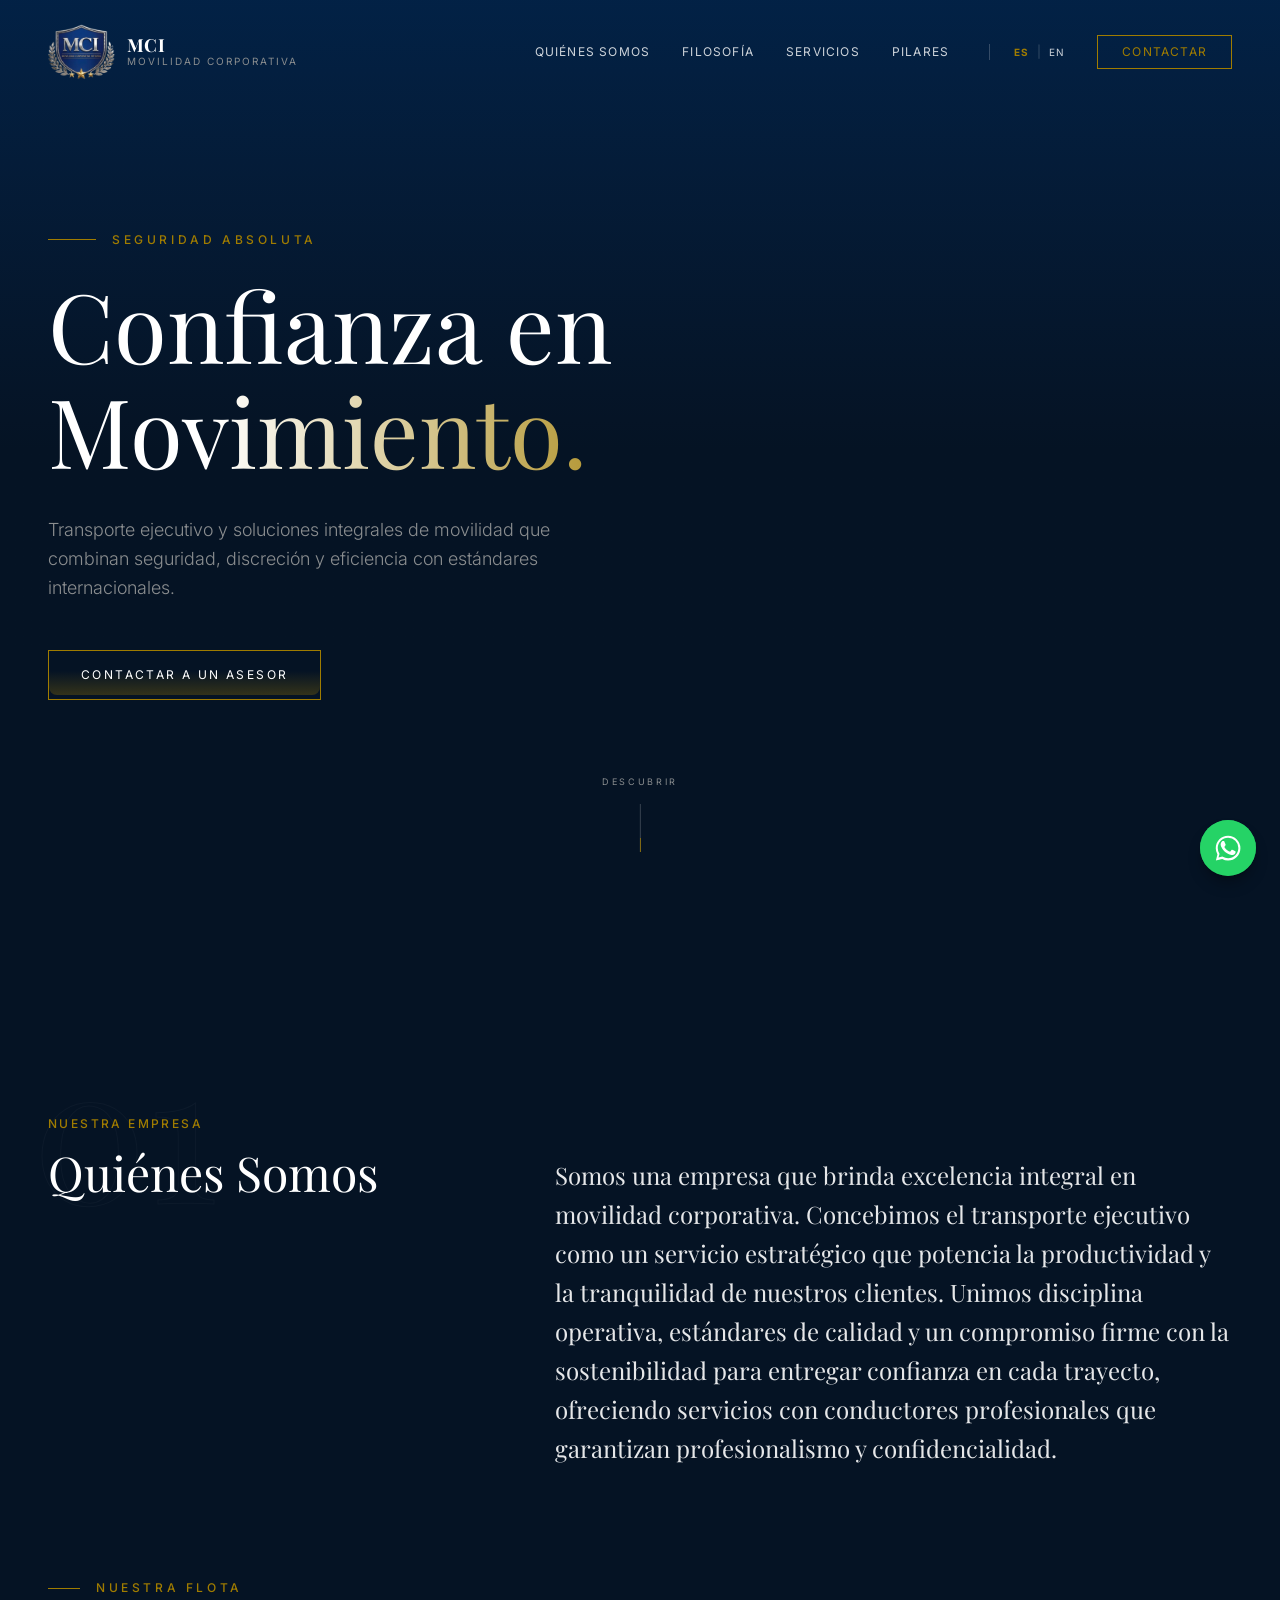
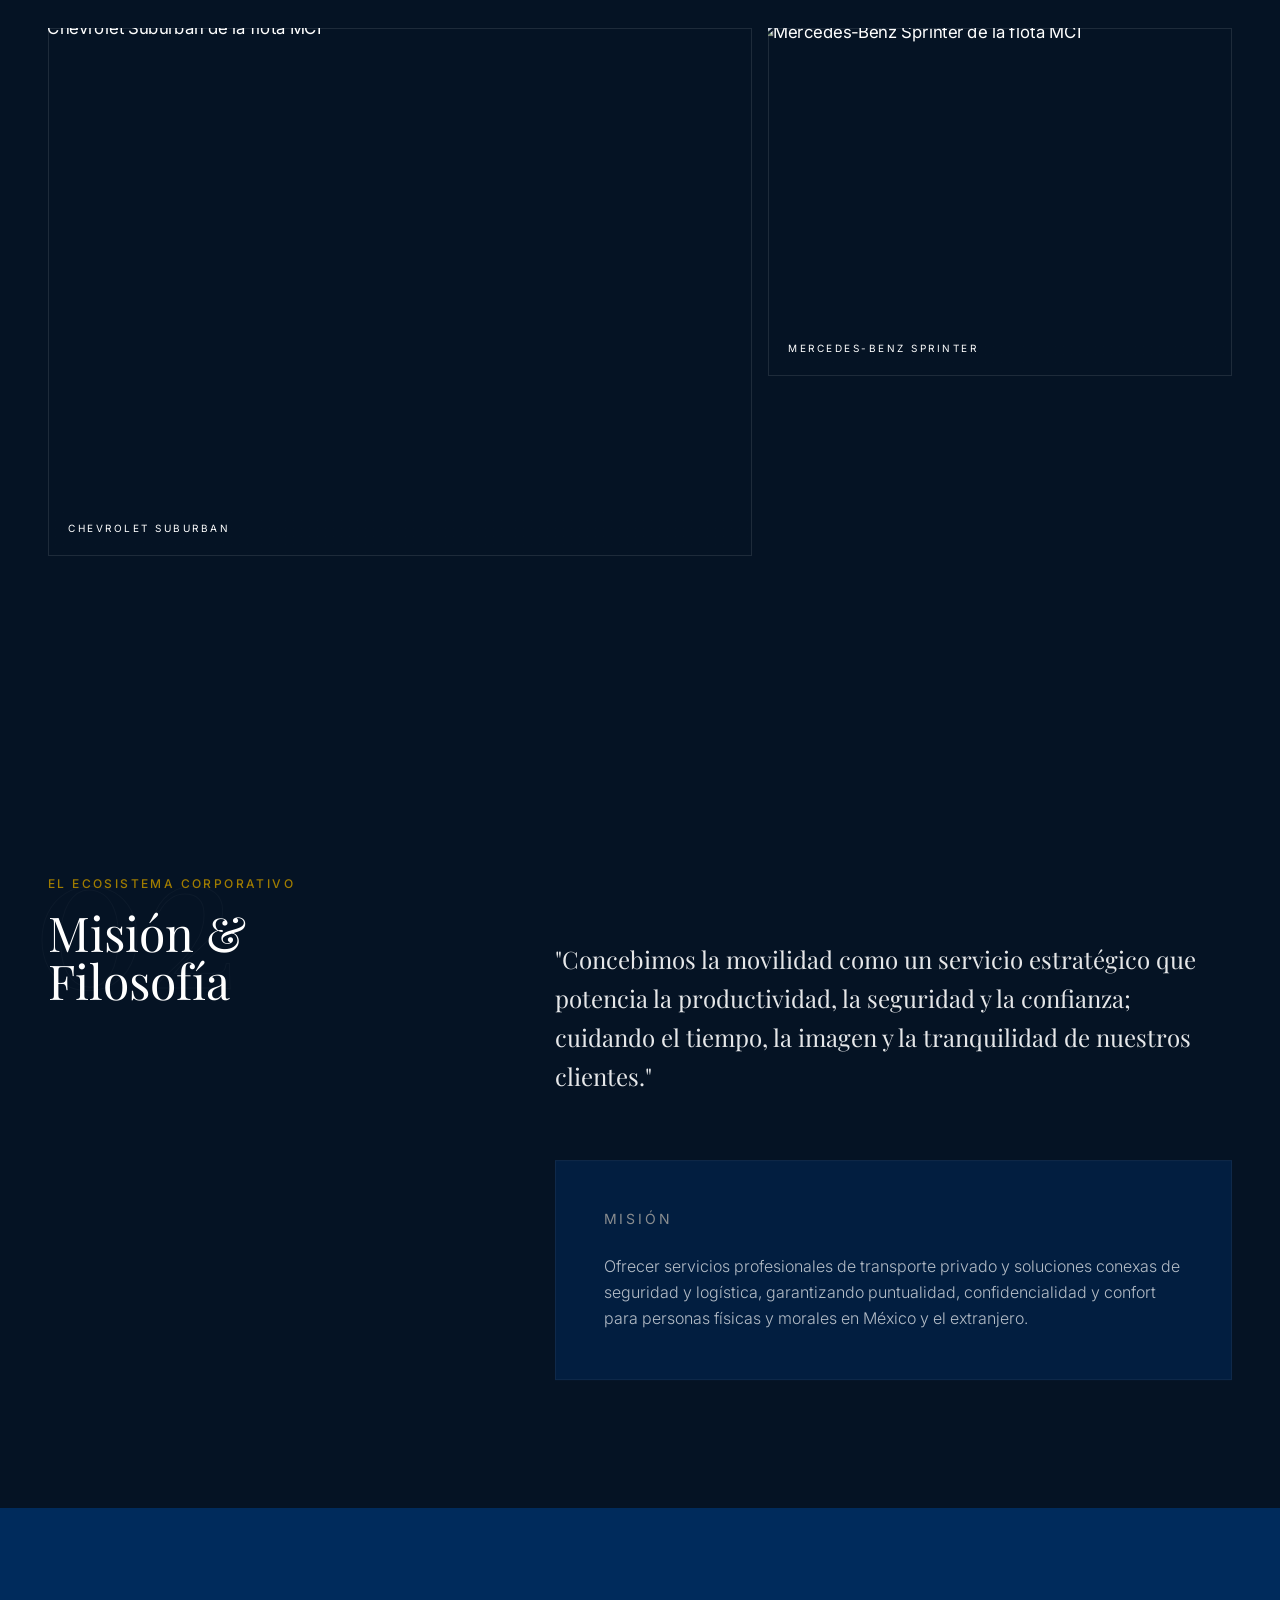
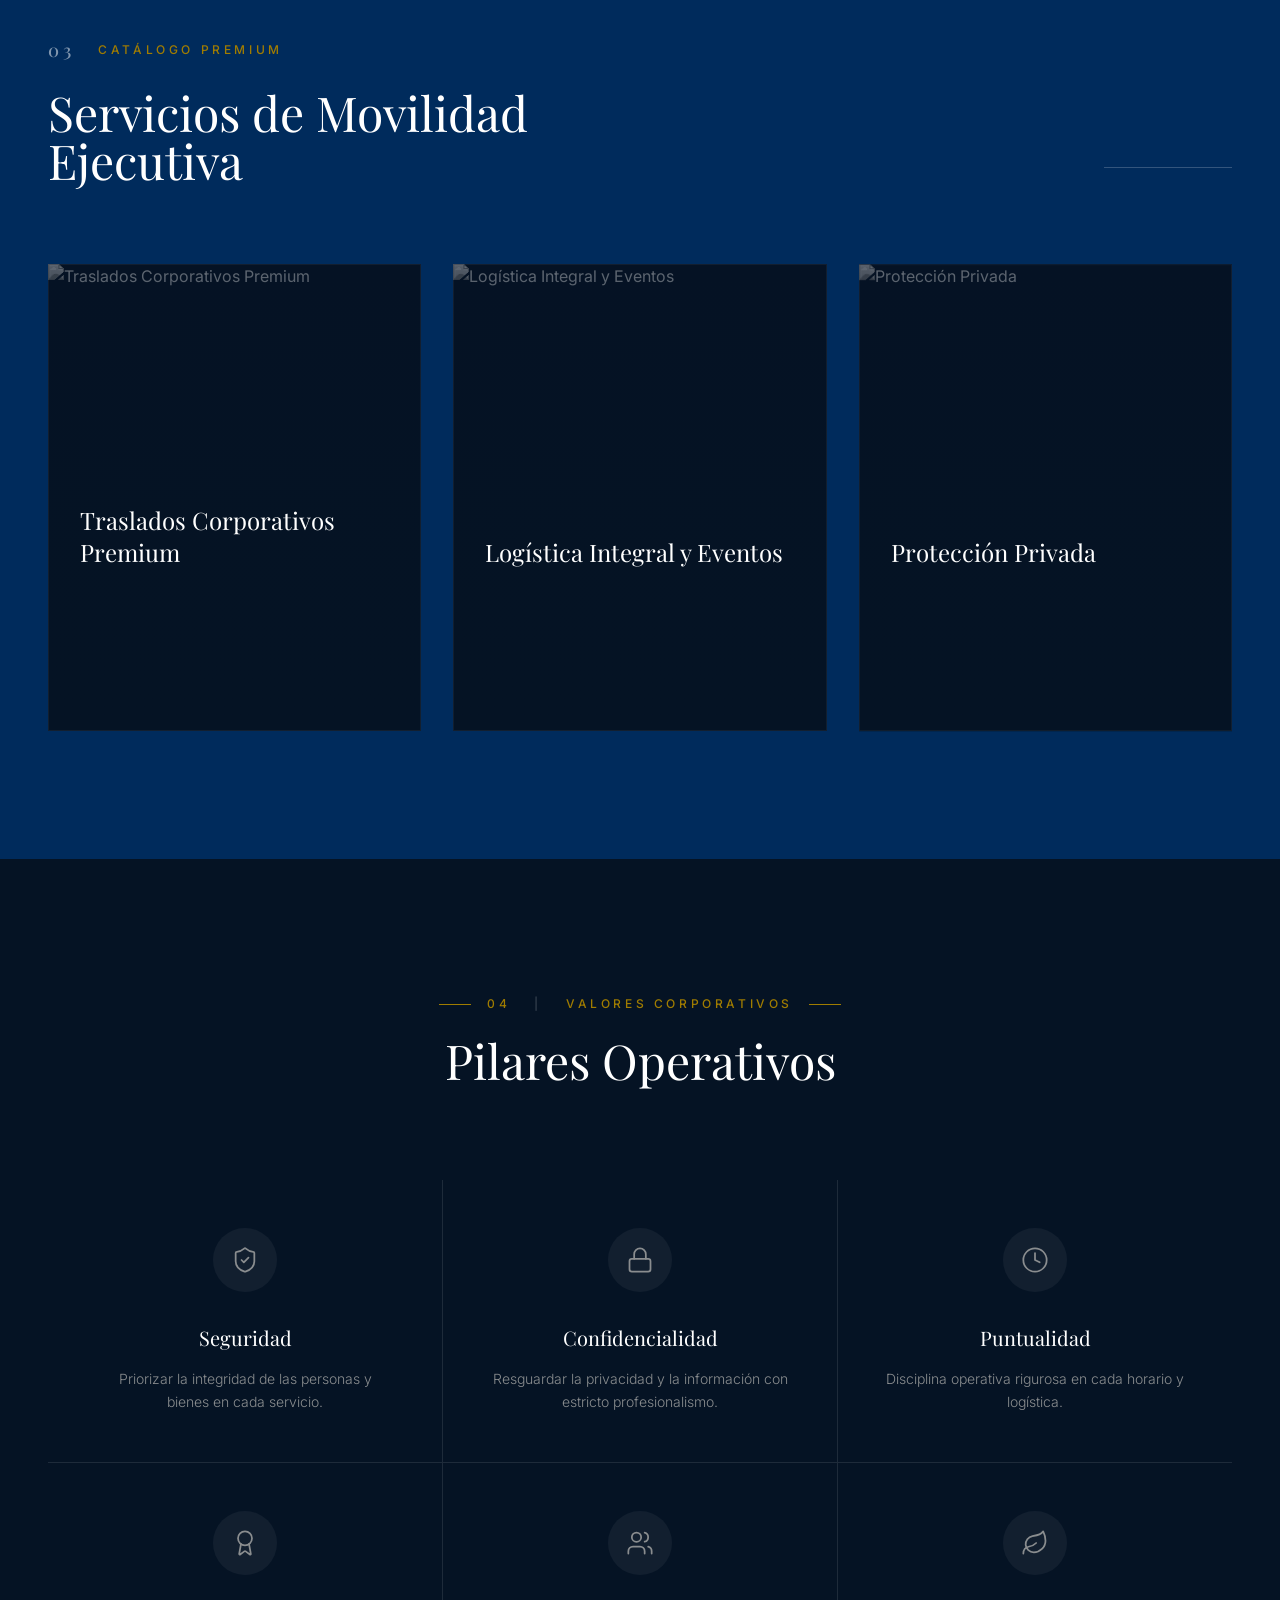
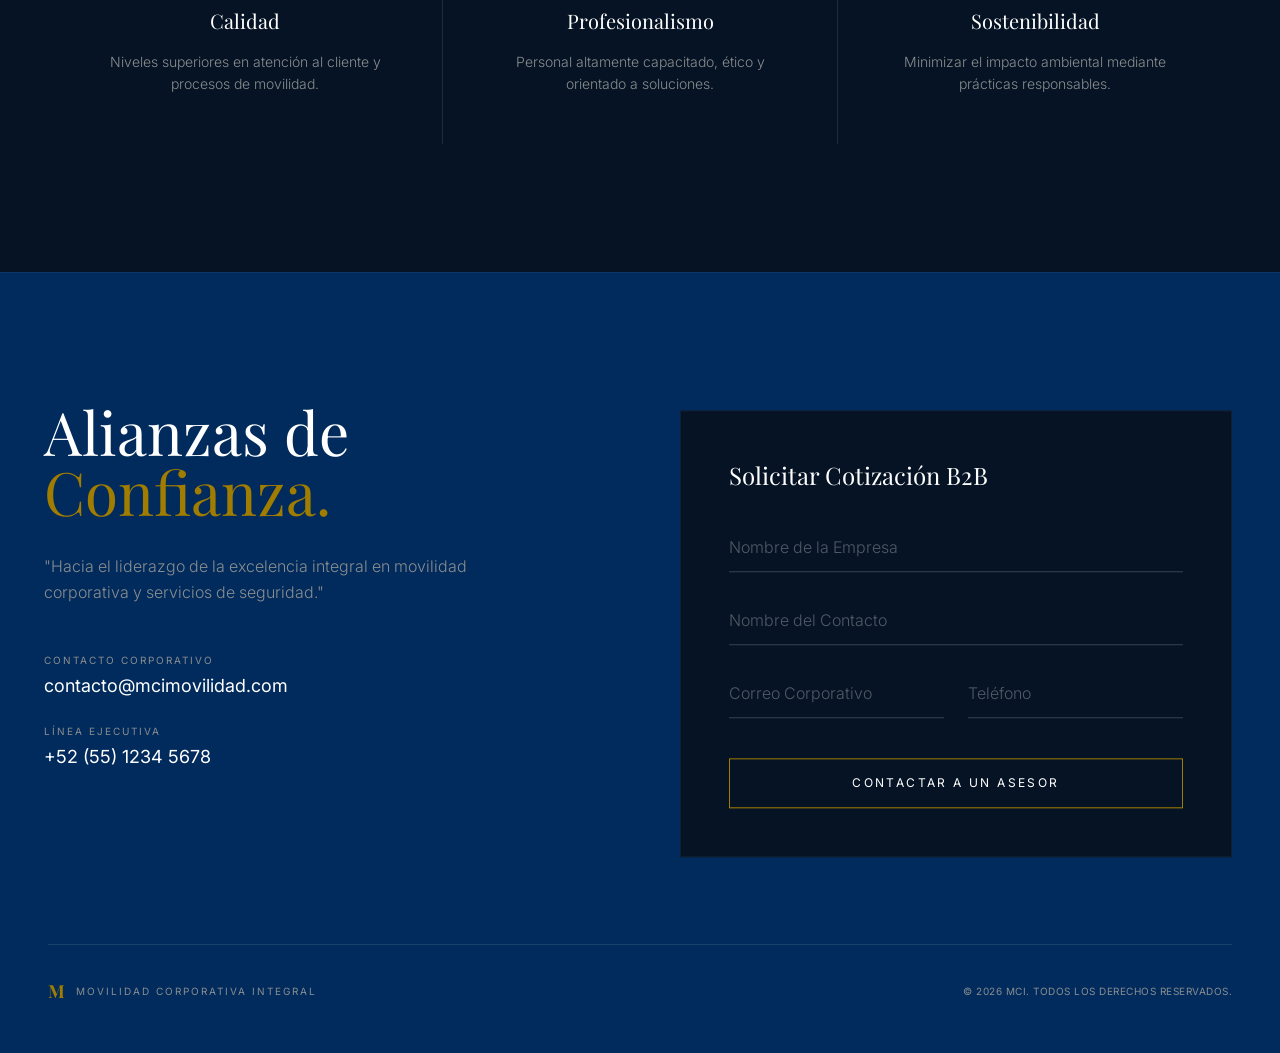
==== commit 1b68dd1f: "Revert Who We Are section back to the numeral/title + text layout with the fleet diptych (Suburban +" ====
--- a/propuesta-1/index.html
+++ b/propuesta-1/index.html
@@ -4,8 +4,8 @@
     <meta charset="UTF-8" />
     <meta name="viewport" content="width=device-width, initial-scale=1.0" />
     <title>MCI</title>
-    <script type="module" crossorigin src="./assets/index-DxX_bGsZ.js"></script>
-    <link rel="stylesheet" crossorigin href="./assets/index-DNrYnZ5A.css">
+    <script type="module" crossorigin src="./assets/index-BaQsM3PR.js"></script>
+    <link rel="stylesheet" crossorigin href="./assets/index-DasveqOW.css">
   </head>
   <body>
     <div id="root"></div>
--- a/propuesta-1/assets/index-DasveqOW.css
+++ b/propuesta-1/assets/index-DasveqOW.css
@@ -0,0 +1 @@
+@import"https://fonts.googleapis.com/css2?family=Inter:wght@300;400;500;600&family=Playfair+Display:ital,wght@0,400;0,500;0,600;0,700;1,400&display=swap";/*! tailwindcss v4.3.3 | MIT License | https://tailwindcss.com */@layer properties{@supports (((-webkit-hyphens:none)) and (not (margin-trim:inline))) or ((-moz-orient:inline) and (not (color:rgb(from red r g b)))){*,:before,:after,::backdrop{--tw-translate-x:0;--tw-translate-y:0;--tw-translate-z:0;--tw-scale-x:1;--tw-scale-y:1;--tw-scale-z:1;--tw-rotate-x:initial;--tw-rotate-y:initial;--tw-rotate-z:initial;--tw-skew-x:initial;--tw-skew-y:initial;--tw-space-y-reverse:0;--tw-border-style:solid;--tw-gradient-position:initial;--tw-gradient-from:#0000;--tw-gradient-via:#0000;--tw-gradient-to:#0000;--tw-gradient-stops:initial;--tw-gradient-via-stops:initial;--tw-gradient-from-position:0%;--tw-gradient-via-position:50%;--tw-gradient-to-position:100%;--tw-leading:initial;--tw-font-weight:initial;--tw-tracking:initial;--tw-shadow:0 0 #0000;--tw-shadow-color:initial;--tw-shadow-alpha:100%;--tw-inset-shadow:0 0 #0000;--tw-inset-shadow-color:initial;--tw-inset-shadow-alpha:100%;--tw-ring-color:initial;--tw-ring-shadow:0 0 #0000;--tw-inset-ring-color:initial;--tw-inset-ring-shadow:0 0 #0000;--tw-ring-inset:initial;--tw-ring-offset-width:0px;--tw-ring-offset-color:#fff;--tw-ring-offset-shadow:0 0 #0000;--tw-blur:initial;--tw-brightness:initial;--tw-contrast:initial;--tw-grayscale:initial;--tw-hue-rotate:initial;--tw-invert:initial;--tw-opacity:initial;--tw-saturate:initial;--tw-sepia:initial;--tw-drop-shadow:initial;--tw-drop-shadow-color:initial;--tw-drop-shadow-alpha:100%;--tw-drop-shadow-size:initial;--tw-backdrop-blur:initial;--tw-backdrop-brightness:initial;--tw-backdrop-contrast:initial;--tw-backdrop-grayscale:initial;--tw-backdrop-hue-rotate:initial;--tw-backdrop-invert:initial;--tw-backdrop-opacity:initial;--tw-backdrop-saturate:initial;--tw-backdrop-sepia:initial;--tw-duration:initial;--tw-ease:initial}}}@layer theme{:root,:host{--font-sans:"Inter", ui-sans-serif, system-ui, sans-serif;--font-serif:"Playfair Display", ui-serif, Georgia, serif;--font-mono:ui-monospace, SFMono-Regular, Menlo, Monaco, Consolas, "Liberation Mono", "Courier New", monospace;--color-black:#000;--color-white:#fff;--spacing:.25rem;--container-md:28rem;--container-xl:36rem;--container-3xl:48rem;--container-7xl:80rem;--text-xs:.75rem;--text-xs--line-height:calc(1 / .75);--text-sm:.875rem;--text-sm--line-height:calc(1.25 / .875);--text-base:1rem;--text-base--line-height: 1.5 ;--text-lg:1.125rem;--text-lg--line-height:calc(1.75 / 1.125);--text-xl:1.25rem;--text-xl--line-height:calc(1.75 / 1.25);--text-2xl:1.5rem;--text-2xl--line-height:calc(2 / 1.5);--text-3xl:1.875rem;--text-3xl--line-height: 1.2 ;--text-4xl:2.25rem;--text-4xl--line-height:calc(2.5 / 2.25);--text-5xl:3rem;--text-5xl--line-height:1;--text-6xl:3.75rem;--text-6xl--line-height:1;--text-7xl:4.5rem;--text-7xl--line-height:1;--text-8xl:6rem;--text-8xl--line-height:1;--font-weight-light:300;--font-weight-medium:500;--font-weight-bold:700;--tracking-tighter:-.05em;--tracking-wide:.025em;--tracking-wider:.05em;--tracking-widest:.1em;--leading-relaxed:1.625;--radius-sm:.25rem;--radius-lg:.5rem;--ease-out:cubic-bezier(0, 0, .2, 1);--animate-ping:ping 1s cubic-bezier(0, 0, .2, 1) infinite;--blur-md:12px;--blur-xl:24px;--default-transition-duration:.15s;--default-transition-timing-function:cubic-bezier(.4, 0, .2, 1);--default-font-family:var(--font-sans);--default-mono-font-family:var(--font-mono);--color-mci-navy:#002b5c;--color-mci-slate:#8a8d8f;--color-mci-gold:#a07c00;--color-mci-dark:#051324}}@layer base{*,:after,:before,::backdrop{box-sizing:border-box;border:0 solid;margin:0;padding:0}::file-selector-button{box-sizing:border-box;border:0 solid;margin:0;padding:0}html,:host{-webkit-text-size-adjust:100%;-moz-tab-size:4;tab-size:4;line-height:1.5;font-family:var(--default-font-family,-apple-system, BlinkMacSystemFont, "Segoe UI", Roboto, "Helvetica Neue", "Noto Sans", Arial, sans-serif, "Apple Color Emoji", "Segoe UI Emoji", "Segoe UI Symbol", "Noto Color Emoji");font-feature-settings:var(--default-font-feature-settings,normal);font-variation-settings:var(--default-font-variation-settings,normal);-webkit-tap-highlight-color:transparent}hr{height:0;color:inherit;border-top-width:1px}abbr:where([title]){-webkit-text-decoration:underline dotted;text-decoration:underline dotted}h1,h2,h3,h4,h5,h6{font-size:inherit;font-weight:inherit}a{color:inherit;-webkit-text-decoration:inherit;text-decoration:inherit}b,strong{font-weight:bolder}code,kbd,samp,pre{font-family:var(--default-mono-font-family,ui-monospace, SFMono-Regular, Menlo, Monaco, Consolas, "Liberation Mono", "Courier New", monospace);font-feature-settings:var(--default-mono-font-feature-settings,normal);font-variation-settings:var(--default-mono-font-variation-settings,normal);font-size:1em}small{font-size:80%}sub,sup{vertical-align:baseline;font-size:75%;line-height:0;position:relative}sub{bottom:-.25em}sup{top:-.5em}table{text-indent:0;border-color:inherit;border-collapse:collapse}:-moz-focusring:where(:not(iframe)){outline:auto}progress{vertical-align:baseline}summary{display:list-item}ol,ul,menu{list-style:none}img,svg,video,canvas,audio,iframe,embed,object{vertical-align:middle;display:block}img,video{max-width:100%;height:auto}button,input,select,optgroup,textarea{font:inherit;font-feature-settings:inherit;font-variation-settings:inherit;letter-spacing:inherit;color:inherit;opacity:1;background-color:#0000;border-radius:0}::file-selector-button{font:inherit;font-feature-settings:inherit;font-variation-settings:inherit;letter-spacing:inherit;color:inherit;opacity:1;background-color:#0000;border-radius:0}:where(select:is([multiple],[size])) optgroup{font-weight:bolder}:where(select:is([multiple],[size])) optgroup option{padding-inline-start:20px}::file-selector-button{margin-inline-end:4px}::placeholder{opacity:1}@supports (not ((-webkit-appearance:-apple-pay-button))) or (contain-intrinsic-size:1px){::placeholder{color:currentColor}@supports (color:color-mix(in lab,red,red)){::placeholder{color:color-mix(in oklab,currentcolor 50%,transparent)}}}textarea{resize:vertical}::-webkit-search-decoration{-webkit-appearance:none}::-webkit-date-and-time-value{min-height:1lh;text-align:inherit}::-webkit-datetime-edit{display:inline-flex}::-webkit-datetime-edit-fields-wrapper{padding:0}::-webkit-datetime-edit{padding-block:0}::-webkit-datetime-edit-year-field{padding-block:0}::-webkit-datetime-edit-month-field{padding-block:0}::-webkit-datetime-edit-day-field{padding-block:0}::-webkit-datetime-edit-hour-field{padding-block:0}::-webkit-datetime-edit-minute-field{padding-block:0}::-webkit-datetime-edit-second-field{padding-block:0}::-webkit-datetime-edit-millisecond-field{padding-block:0}::-webkit-datetime-edit-meridiem-field{padding-block:0}::-webkit-calendar-picker-indicator{line-height:1}:-moz-ui-invalid{box-shadow:none}button,input:where([type=button],[type=reset],[type=submit]){-webkit-appearance:button;-moz-appearance:button;appearance:button}::file-selector-button{-webkit-appearance:button;-moz-appearance:button;appearance:button}::-webkit-inner-spin-button{height:auto}::-webkit-outer-spin-button{height:auto}[hidden]:where(:not([hidden=until-found])){display:none!important}}@layer components;@layer utilities{.pointer-events-none{pointer-events:none}.absolute{position:absolute}.fixed{position:fixed}.relative{position:relative}.inset-0{top:0;right:0;bottom:0;left:0}.top-0{top:0}.top-1\/2{top:50%}.right-0{right:0}.right-6{right:calc(var(--spacing) * 6)}.bottom-5{bottom:calc(var(--spacing) * 5)}.bottom-6{bottom:calc(var(--spacing) * 6)}.bottom-12{bottom:calc(var(--spacing) * 12)}.left-0{left:0}.left-1\/2{left:50%}.left-5{left:calc(var(--spacing) * 5)}.z-0{z-index:0}.z-10{z-index:10}.z-20{z-index:20}.z-30{z-index:30}.z-40{z-index:40}.z-50{z-index:50}.z-\[60\]{z-index:60}.z-\[70\]{z-index:70}.mx-2{margin-inline:calc(var(--spacing) * 2)}.mx-auto{margin-inline:auto}.-mt-1{margin-top:calc(var(--spacing) * -1)}.mt-8{margin-top:calc(var(--spacing) * 8)}.mt-20{margin-top:calc(var(--spacing) * 20)}.mr-2{margin-right:calc(var(--spacing) * 2)}.mb-1{margin-bottom:var(--spacing)}.mb-4{margin-bottom:calc(var(--spacing) * 4)}.mb-6{margin-bottom:calc(var(--spacing) * 6)}.mb-8{margin-bottom:calc(var(--spacing) * 8)}.mb-12{margin-bottom:calc(var(--spacing) * 12)}.mb-20{margin-bottom:calc(var(--spacing) * 20)}.mb-24{margin-bottom:calc(var(--spacing) * 24)}.-ml-4{margin-left:calc(var(--spacing) * -4)}.ml-2{margin-left:calc(var(--spacing) * 2)}.block{display:block}.flex{display:flex}.grid{display:grid}.hidden{display:none}.inline-flex{display:inline-flex}.aspect-\[4\/3\]{aspect-ratio:4/3}.aspect-\[4\/5\]{aspect-ratio:4/5}.h-6{height:calc(var(--spacing) * 6)}.h-8{height:calc(var(--spacing) * 8)}.h-10{height:calc(var(--spacing) * 10)}.h-12{height:calc(var(--spacing) * 12)}.h-14{height:calc(var(--spacing) * 14)}.h-16{height:calc(var(--spacing) * 16)}.h-\[1px\]{height:1px}.h-full{height:100%}.h-screen{height:100vh}.w-1{width:var(--spacing)}.w-8{width:calc(var(--spacing) * 8)}.w-10{width:calc(var(--spacing) * 10)}.w-12{width:calc(var(--spacing) * 12)}.w-14{width:calc(var(--spacing) * 14)}.w-16{width:calc(var(--spacing) * 16)}.w-32{width:calc(var(--spacing) * 32)}.w-\[1px\]{width:1px}.w-auto{width:auto}.w-full{width:100%}.max-w-3xl{max-width:var(--container-3xl)}.max-w-7xl{max-width:var(--container-7xl)}.max-w-md{max-width:var(--container-md)}.max-w-xl{max-width:var(--container-xl)}.origin-top{transform-origin:top}.-translate-x-1\/2{--tw-translate-x: -50% ;translate:var(--tw-translate-x) var(--tw-translate-y)}.-translate-y-1\/2{--tw-translate-y: -50% ;translate:var(--tw-translate-x) var(--tw-translate-y)}.translate-y-0{--tw-translate-y:0px;translate:var(--tw-translate-x) var(--tw-translate-y)}.translate-y-full{--tw-translate-y:100%;translate:var(--tw-translate-x) var(--tw-translate-y)}.scale-105{--tw-scale-x:105%;--tw-scale-y:105%;--tw-scale-z:105%;scale:var(--tw-scale-x) var(--tw-scale-y)}.scale-y-0{--tw-scale-y:0%;scale:var(--tw-scale-x) var(--tw-scale-y)}.transform{transform:var(--tw-rotate-x,) var(--tw-rotate-y,) var(--tw-rotate-z,) var(--tw-skew-x,) var(--tw-skew-y,)}.animate-ping{animation:var(--animate-ping)}.grid-cols-1{grid-template-columns:repeat(1,minmax(0,1fr))}.flex-col{flex-direction:column}.items-center{align-items:center}.items-end{align-items:flex-end}.items-start{align-items:flex-start}.justify-between{justify-content:space-between}.justify-center{justify-content:center}.justify-end{justify-content:flex-end}.gap-2{gap:calc(var(--spacing) * 2)}.gap-3{gap:calc(var(--spacing) * 3)}.gap-4{gap:calc(var(--spacing) * 4)}.gap-6{gap:calc(var(--spacing) * 6)}.gap-8{gap:calc(var(--spacing) * 8)}.gap-16{gap:calc(var(--spacing) * 16)}.gap-20{gap:calc(var(--spacing) * 20)}.gap-\[1px\]{gap:1px}:where(.space-y-6>:not(:last-child)){--tw-space-y-reverse:0;margin-block-start:calc(calc(var(--spacing) * 6) * var(--tw-space-y-reverse));margin-block-end:calc(calc(var(--spacing) * 6) * calc(1 - var(--tw-space-y-reverse)))}.overflow-hidden{overflow:hidden}.rounded-full{border-radius:3.40282e38px}.rounded-lg{border-radius:var(--radius-lg)}.rounded-sm{border-radius:var(--radius-sm)}.border{border-style:var(--tw-border-style);border-width:1px}.border-t{border-top-style:var(--tw-border-style);border-top-width:1px}.border-b{border-bottom-style:var(--tw-border-style);border-bottom-width:1px}.border-l{border-left-style:var(--tw-border-style);border-left-width:1px}.border-mci-gold{border-color:var(--color-mci-gold)}.border-mci-gold\/20{border-color:#a07c0033}@supports (color:color-mix(in lab,red,red)){.border-mci-gold\/20{border-color:color-mix(in oklab,var(--color-mci-gold) 20%,transparent)}}.border-mci-gold\/50{border-color:#a07c0080}@supports (color:color-mix(in lab,red,red)){.border-mci-gold\/50{border-color:color-mix(in oklab,var(--color-mci-gold) 50%,transparent)}}.border-transparent{border-color:#0000}.border-white\/5{border-color:#ffffff0d}@supports (color:color-mix(in lab,red,red)){.border-white\/5{border-color:color-mix(in oklab,var(--color-white) 5%,transparent)}}.border-white\/10{border-color:#ffffff1a}@supports (color:color-mix(in lab,red,red)){.border-white\/10{border-color:color-mix(in oklab,var(--color-white) 10%,transparent)}}.border-white\/20{border-color:#fff3}@supports (color:color-mix(in lab,red,red)){.border-white\/20{border-color:color-mix(in oklab,var(--color-white) 20%,transparent)}}.bg-\[\#25D366\]{background-color:#25d366}.bg-mci-dark{background-color:var(--color-mci-dark)}.bg-mci-dark\/40{background-color:#05132466}@supports (color:color-mix(in lab,red,red)){.bg-mci-dark\/40{background-color:color-mix(in oklab,var(--color-mci-dark) 40%,transparent)}}.bg-mci-dark\/95{background-color:#051324f2}@supports (color:color-mix(in lab,red,red)){.bg-mci-dark\/95{background-color:color-mix(in oklab,var(--color-mci-dark) 95%,transparent)}}.bg-mci-gold{background-color:var(--color-mci-gold)}.bg-mci-navy{background-color:var(--color-mci-navy)}.bg-mci-navy\/50{background-color:#002b5c80}@supports (color:color-mix(in lab,red,red)){.bg-mci-navy\/50{background-color:color-mix(in oklab,var(--color-mci-navy) 50%,transparent)}}.bg-mci-navy\/90{background-color:#002b5ce6}@supports (color:color-mix(in lab,red,red)){.bg-mci-navy\/90{background-color:color-mix(in oklab,var(--color-mci-navy) 90%,transparent)}}.bg-transparent{background-color:#0000}.bg-white\/5{background-color:#ffffff0d}@supports (color:color-mix(in lab,red,red)){.bg-white\/5{background-color:color-mix(in oklab,var(--color-white) 5%,transparent)}}.bg-white\/10{background-color:#ffffff1a}@supports (color:color-mix(in lab,red,red)){.bg-white\/10{background-color:color-mix(in oklab,var(--color-white) 10%,transparent)}}.bg-white\/20{background-color:#fff3}@supports (color:color-mix(in lab,red,red)){.bg-white\/20{background-color:color-mix(in oklab,var(--color-white) 20%,transparent)}}.bg-gradient-to-b{--tw-gradient-position:to bottom in oklab;background-image:linear-gradient(var(--tw-gradient-stops))}.bg-gradient-to-t{--tw-gradient-position:to top in oklab;background-image:linear-gradient(var(--tw-gradient-stops))}.bg-\[radial-gradient\(ellipse_at_center\,_var\(--tw-gradient-stops\)\)\]{background-image:radial-gradient(ellipse at center,var(--tw-gradient-stops))}.from-mci-dark{--tw-gradient-from:var(--color-mci-dark);--tw-gradient-stops:var(--tw-gradient-via-stops,var(--tw-gradient-position), var(--tw-gradient-from) var(--tw-gradient-from-position), var(--tw-gradient-to) var(--tw-gradient-to-position))}.from-mci-dark\/85{--tw-gradient-from:#051324d9}@supports (color:color-mix(in lab,red,red)){.from-mci-dark\/85{--tw-gradient-from:color-mix(in oklab, var(--color-mci-dark) 85%, transparent)}}.from-mci-dark\/85{--tw-gradient-stops:var(--tw-gradient-via-stops,var(--tw-gradient-position), var(--tw-gradient-from) var(--tw-gradient-from-position), var(--tw-gradient-to) var(--tw-gradient-to-position))}.from-mci-navy\/60{--tw-gradient-from:#002b5c99}@supports (color:color-mix(in lab,red,red)){.from-mci-navy\/60{--tw-gradient-from:color-mix(in oklab, var(--color-mci-navy) 60%, transparent)}}.from-mci-navy\/60{--tw-gradient-stops:var(--tw-gradient-via-stops,var(--tw-gradient-position), var(--tw-gradient-from) var(--tw-gradient-from-position), var(--tw-gradient-to) var(--tw-gradient-to-position))}.from-transparent{--tw-gradient-from:transparent;--tw-gradient-stops:var(--tw-gradient-via-stops,var(--tw-gradient-position), var(--tw-gradient-from) var(--tw-gradient-from-position), var(--tw-gradient-to) var(--tw-gradient-to-position))}.via-mci-dark\/40{--tw-gradient-via:#05132466}@supports (color:color-mix(in lab,red,red)){.via-mci-dark\/40{--tw-gradient-via:color-mix(in oklab, var(--color-mci-dark) 40%, transparent)}}.via-mci-dark\/40{--tw-gradient-via-stops:var(--tw-gradient-position), var(--tw-gradient-from) var(--tw-gradient-from-position), var(--tw-gradient-via) var(--tw-gradient-via-position), var(--tw-gradient-to) var(--tw-gradient-to-position);--tw-gradient-stops:var(--tw-gradient-via-stops)}.via-mci-dark\/80{--tw-gradient-via:#051324cc}@supports (color:color-mix(in lab,red,red)){.via-mci-dark\/80{--tw-gradient-via:color-mix(in oklab, var(--color-mci-dark) 80%, transparent)}}.via-mci-dark\/80{--tw-gradient-via-stops:var(--tw-gradient-position), var(--tw-gradient-from) var(--tw-gradient-from-position), var(--tw-gradient-via) var(--tw-gradient-via-position), var(--tw-gradient-to) var(--tw-gradient-to-position);--tw-gradient-stops:var(--tw-gradient-via-stops)}.via-transparent{--tw-gradient-via:transparent;--tw-gradient-via-stops:var(--tw-gradient-position), var(--tw-gradient-from) var(--tw-gradient-from-position), var(--tw-gradient-via) var(--tw-gradient-via-position), var(--tw-gradient-to) var(--tw-gradient-to-position);--tw-gradient-stops:var(--tw-gradient-via-stops)}.to-mci-dark{--tw-gradient-to:var(--color-mci-dark);--tw-gradient-stops:var(--tw-gradient-via-stops,var(--tw-gradient-position), var(--tw-gradient-from) var(--tw-gradient-from-position), var(--tw-gradient-to) var(--tw-gradient-to-position))}.to-mci-dark\/90{--tw-gradient-to:#051324e6}@supports (color:color-mix(in lab,red,red)){.to-mci-dark\/90{--tw-gradient-to:color-mix(in oklab, var(--color-mci-dark) 90%, transparent)}}.to-mci-dark\/90{--tw-gradient-stops:var(--tw-gradient-via-stops,var(--tw-gradient-position), var(--tw-gradient-from) var(--tw-gradient-from-position), var(--tw-gradient-to) var(--tw-gradient-to-position))}.to-mci-gold{--tw-gradient-to:var(--color-mci-gold);--tw-gradient-stops:var(--tw-gradient-via-stops,var(--tw-gradient-position), var(--tw-gradient-from) var(--tw-gradient-from-position), var(--tw-gradient-to) var(--tw-gradient-to-position))}.to-transparent{--tw-gradient-to:transparent;--tw-gradient-stops:var(--tw-gradient-via-stops,var(--tw-gradient-position), var(--tw-gradient-from) var(--tw-gradient-from-position), var(--tw-gradient-to) var(--tw-gradient-to-position))}.bg-cover{background-size:cover}.bg-center{background-position:50%}.bg-no-repeat{background-repeat:no-repeat}.object-cover{object-fit:cover}.p-8{padding:calc(var(--spacing) * 8)}.p-12{padding:calc(var(--spacing) * 12)}.px-6{padding-inline:calc(var(--spacing) * 6)}.px-8{padding-inline:calc(var(--spacing) * 8)}.py-2{padding-block:calc(var(--spacing) * 2)}.py-3{padding-block:calc(var(--spacing) * 3)}.py-4{padding-block:calc(var(--spacing) * 4)}.py-6{padding-block:calc(var(--spacing) * 6)}.py-32{padding-block:calc(var(--spacing) * 32)}.pt-4{padding-top:calc(var(--spacing) * 4)}.pt-8{padding-top:calc(var(--spacing) * 8)}.pt-32{padding-top:calc(var(--spacing) * 32)}.pb-12{padding-bottom:calc(var(--spacing) * 12)}.pb-24{padding-bottom:calc(var(--spacing) * 24)}.pl-6{padding-left:calc(var(--spacing) * 6)}.text-center{text-align:center}.font-sans{font-family:var(--font-sans)}.font-serif{font-family:var(--font-serif)}.text-2xl{font-size:var(--text-2xl);line-height:var(--tw-leading,var(--text-2xl--line-height))}.text-4xl{font-size:var(--text-4xl);line-height:var(--tw-leading,var(--text-4xl--line-height))}.text-5xl{font-size:var(--text-5xl);line-height:var(--tw-leading,var(--text-5xl--line-height))}.text-lg{font-size:var(--text-lg);line-height:var(--tw-leading,var(--text-lg--line-height))}.text-sm{font-size:var(--text-sm);line-height:var(--tw-leading,var(--text-sm--line-height))}.text-xl{font-size:var(--text-xl);line-height:var(--tw-leading,var(--text-xl--line-height))}.text-xs{font-size:var(--text-xs);line-height:var(--tw-leading,var(--text-xs--line-height))}.text-\[9px\]{font-size:9px}.text-\[10px\]{font-size:10px}.text-\[12rem\]{font-size:12rem}.leading-\[1\.1\]{--tw-leading:1.1;line-height:1.1}.leading-none{--tw-leading:1;line-height:1}.leading-relaxed{--tw-leading:var(--leading-relaxed);line-height:var(--leading-relaxed)}.font-bold{--tw-font-weight:var(--font-weight-bold);font-weight:var(--font-weight-bold)}.font-light{--tw-font-weight:var(--font-weight-light);font-weight:var(--font-weight-light)}.font-medium{--tw-font-weight:var(--font-weight-medium);font-weight:var(--font-weight-medium)}.tracking-\[0\.2em\]{--tw-tracking:.2em;letter-spacing:.2em}.tracking-\[0\.3em\]{--tw-tracking:.3em;letter-spacing:.3em}.tracking-\[0\.25em\]{--tw-tracking:.25em;letter-spacing:.25em}.tracking-tighter{--tw-tracking:var(--tracking-tighter);letter-spacing:var(--tracking-tighter)}.tracking-wide{--tw-tracking:var(--tracking-wide);letter-spacing:var(--tracking-wide)}.tracking-wider{--tw-tracking:var(--tracking-wider);letter-spacing:var(--tracking-wider)}.tracking-widest{--tw-tracking:var(--tracking-widest);letter-spacing:var(--tracking-widest)}.text-mci-gold{color:var(--color-mci-gold)}.text-mci-gold\/50{color:#a07c0080}@supports (color:color-mix(in lab,red,red)){.text-mci-gold\/50{color:color-mix(in oklab,var(--color-mci-gold) 50%,transparent)}}.text-mci-slate{color:var(--color-mci-slate)}.text-white{color:var(--color-white)}.text-white\/20{color:#fff3}@supports (color:color-mix(in lab,red,red)){.text-white\/20{color:color-mix(in oklab,var(--color-white) 20%,transparent)}}.text-white\/70{color:#ffffffb3}@supports (color:color-mix(in lab,red,red)){.text-white\/70{color:color-mix(in oklab,var(--color-white) 70%,transparent)}}.text-white\/80{color:#fffc}@supports (color:color-mix(in lab,red,red)){.text-white\/80{color:color-mix(in oklab,var(--color-white) 80%,transparent)}}.text-white\/90{color:#ffffffe6}@supports (color:color-mix(in lab,red,red)){.text-white\/90{color:color-mix(in oklab,var(--color-white) 90%,transparent)}}.uppercase{text-transform:uppercase}.antialiased{-webkit-font-smoothing:antialiased;-moz-osx-font-smoothing:grayscale}.opacity-30{opacity:.3}.opacity-50{opacity:.5}.opacity-60{opacity:.6}.opacity-75{opacity:.75}.opacity-100{opacity:1}.shadow-lg{--tw-shadow:0 10px 15px -3px var(--tw-shadow-color,#0000001a), 0 4px 6px -4px var(--tw-shadow-color,#0000001a);box-shadow:var(--tw-inset-shadow),var(--tw-inset-ring-shadow),var(--tw-ring-offset-shadow),var(--tw-ring-shadow),var(--tw-shadow)}.shadow-black\/30{--tw-shadow-color:#0000004d}@supports (color:color-mix(in lab,red,red)){.shadow-black\/30{--tw-shadow-color:color-mix(in oklab, color-mix(in oklab, var(--color-black) 30%, transparent) var(--tw-shadow-alpha), transparent)}}.grayscale{--tw-grayscale:grayscale(100%);filter:var(--tw-blur,) var(--tw-brightness,) var(--tw-contrast,) var(--tw-grayscale,) var(--tw-hue-rotate,) var(--tw-invert,) var(--tw-saturate,) var(--tw-sepia,) var(--tw-drop-shadow,)}.grayscale-\[55\%\]{--tw-grayscale:grayscale(55%);filter:var(--tw-blur,) var(--tw-brightness,) var(--tw-contrast,) var(--tw-grayscale,) var(--tw-hue-rotate,) var(--tw-invert,) var(--tw-saturate,) var(--tw-sepia,) var(--tw-drop-shadow,)}.backdrop-blur-md{--tw-backdrop-blur:blur(var(--blur-md));-webkit-backdrop-filter:var(--tw-backdrop-blur,) var(--tw-backdrop-brightness,) var(--tw-backdrop-contrast,) var(--tw-backdrop-grayscale,) var(--tw-backdrop-hue-rotate,) var(--tw-backdrop-invert,) var(--tw-backdrop-opacity,) var(--tw-backdrop-saturate,) var(--tw-backdrop-sepia,);backdrop-filter:var(--tw-backdrop-blur,) var(--tw-backdrop-brightness,) var(--tw-backdrop-contrast,) var(--tw-backdrop-grayscale,) var(--tw-backdrop-hue-rotate,) var(--tw-backdrop-invert,) var(--tw-backdrop-opacity,) var(--tw-backdrop-saturate,) var(--tw-backdrop-sepia,)}.backdrop-blur-xl{--tw-backdrop-blur:blur(var(--blur-xl));-webkit-backdrop-filter:var(--tw-backdrop-blur,) var(--tw-backdrop-brightness,) var(--tw-backdrop-contrast,) var(--tw-backdrop-grayscale,) var(--tw-backdrop-hue-rotate,) var(--tw-backdrop-invert,) var(--tw-backdrop-opacity,) var(--tw-backdrop-saturate,) var(--tw-backdrop-sepia,);backdrop-filter:var(--tw-backdrop-blur,) var(--tw-backdrop-brightness,) var(--tw-backdrop-contrast,) var(--tw-backdrop-grayscale,) var(--tw-backdrop-hue-rotate,) var(--tw-backdrop-invert,) var(--tw-backdrop-opacity,) var(--tw-backdrop-saturate,) var(--tw-backdrop-sepia,)}.transition{transition-property:color,background-color,border-color,outline-color,text-decoration-color,fill,stroke,--tw-gradient-from,--tw-gradient-via,--tw-gradient-to,opacity,box-shadow,transform,translate,scale,rotate,filter,-webkit-backdrop-filter,backdrop-filter,display,content-visibility,overlay,pointer-events;transition-timing-function:var(--tw-ease,var(--default-transition-timing-function));transition-duration:var(--tw-duration,var(--default-transition-duration))}.transition-all{transition-property:all;transition-timing-function:var(--tw-ease,var(--default-transition-timing-function));transition-duration:var(--tw-duration,var(--default-transition-duration))}.transition-colors{transition-property:color,background-color,border-color,outline-color,text-decoration-color,fill,stroke,--tw-gradient-from,--tw-gradient-via,--tw-gradient-to;transition-timing-function:var(--tw-ease,var(--default-transition-timing-function));transition-duration:var(--tw-duration,var(--default-transition-duration))}.transition-opacity{transition-property:opacity;transition-timing-function:var(--tw-ease,var(--default-transition-timing-function));transition-duration:var(--tw-duration,var(--default-transition-duration))}.transition-shadow{transition-property:box-shadow;transition-timing-function:var(--tw-ease,var(--default-transition-timing-function));transition-duration:var(--tw-duration,var(--default-transition-duration))}.transition-transform{transition-property:transform,translate,scale,rotate;transition-timing-function:var(--tw-ease,var(--default-transition-timing-function));transition-duration:var(--tw-duration,var(--default-transition-duration))}.delay-100{transition-delay:.1s}.delay-200{transition-delay:.2s}.duration-300{--tw-duration:.3s;transition-duration:.3s}.duration-400{--tw-duration:.4s;transition-duration:.4s}.duration-500{--tw-duration:.5s;transition-duration:.5s}.duration-700{--tw-duration:.7s;transition-duration:.7s}.duration-1000{--tw-duration:1s;transition-duration:1s}.ease-out{--tw-ease:var(--ease-out);transition-timing-function:var(--ease-out)}@media(hover:hover){.group-hover\:translate-y-0:is(:where(.group):hover *){--tw-translate-y:0px;translate:var(--tw-translate-x) var(--tw-translate-y)}.group-hover\:scale-100:is(:where(.group):hover *){--tw-scale-x:100%;--tw-scale-y:100%;--tw-scale-z:100%;scale:var(--tw-scale-x) var(--tw-scale-y)}.group-hover\:scale-105:is(:where(.group):hover *){--tw-scale-x:105%;--tw-scale-y:105%;--tw-scale-z:105%;scale:var(--tw-scale-x) var(--tw-scale-y)}.group-hover\:scale-110:is(:where(.group):hover *){--tw-scale-x:110%;--tw-scale-y:110%;--tw-scale-z:110%;scale:var(--tw-scale-x) var(--tw-scale-y)}.group-hover\:scale-y-100:is(:where(.group):hover *){--tw-scale-y:100%;scale:var(--tw-scale-x) var(--tw-scale-y)}.group-hover\:border-mci-gold\/20:is(:where(.group):hover *){border-color:#a07c0033}@supports (color:color-mix(in lab,red,red)){.group-hover\:border-mci-gold\/20:is(:where(.group):hover *){border-color:color-mix(in oklab,var(--color-mci-gold) 20%,transparent)}}.group-hover\:border-mci-gold\/30:is(:where(.group):hover *){border-color:#a07c004d}@supports (color:color-mix(in lab,red,red)){.group-hover\:border-mci-gold\/30:is(:where(.group):hover *){border-color:color-mix(in oklab,var(--color-mci-gold) 30%,transparent)}}.group-hover\:bg-mci-gold\/10:is(:where(.group):hover *){background-color:#a07c001a}@supports (color:color-mix(in lab,red,red)){.group-hover\:bg-mci-gold\/10:is(:where(.group):hover *){background-color:color-mix(in oklab,var(--color-mci-gold) 10%,transparent)}}.group-hover\:bg-transparent:is(:where(.group):hover *){background-color:#0000}.group-hover\:text-mci-gold:is(:where(.group):hover *){color:var(--color-mci-gold)}.group-hover\:opacity-100:is(:where(.group):hover *){opacity:1}.group-hover\:grayscale-0:is(:where(.group):hover *){--tw-grayscale:grayscale(0%);filter:var(--tw-blur,) var(--tw-brightness,) var(--tw-contrast,) var(--tw-grayscale,) var(--tw-hue-rotate,) var(--tw-invert,) var(--tw-saturate,) var(--tw-sepia,) var(--tw-drop-shadow,)}}.selection\:bg-mci-gold ::selection{background-color:var(--color-mci-gold)}.selection\:bg-mci-gold::selection{background-color:var(--color-mci-gold)}.selection\:text-mci-navy ::selection{color:var(--color-mci-navy)}.selection\:text-mci-navy::selection{color:var(--color-mci-navy)}.placeholder\:text-white\/30::placeholder{color:#ffffff4d}@supports (color:color-mix(in lab,red,red)){.placeholder\:text-white\/30::placeholder{color:color-mix(in oklab,var(--color-white) 30%,transparent)}}@media(hover:hover){.hover\:border-mci-gold\/30:hover{border-color:#a07c004d}@supports (color:color-mix(in lab,red,red)){.hover\:border-mci-gold\/30:hover{border-color:color-mix(in oklab,var(--color-mci-gold) 30%,transparent)}}.hover\:bg-mci-gold:hover{background-color:var(--color-mci-gold)}.hover\:bg-mci-navy:hover{background-color:var(--color-mci-navy)}.hover\:text-mci-gold:hover{color:var(--color-mci-gold)}.hover\:text-mci-navy:hover{color:var(--color-mci-navy)}.hover\:text-white:hover{color:var(--color-white)}.hover\:shadow-xl:hover{--tw-shadow:0 20px 25px -5px var(--tw-shadow-color,#0000001a), 0 8px 10px -6px var(--tw-shadow-color,#0000001a);box-shadow:var(--tw-inset-shadow),var(--tw-inset-ring-shadow),var(--tw-ring-offset-shadow),var(--tw-ring-shadow),var(--tw-shadow)}}.focus\:border-mci-gold:focus{border-color:var(--color-mci-gold)}.focus\:outline-none:focus{--tw-outline-style:none;outline-style:none}@media(min-width:40rem){.sm\:col-span-2{grid-column:span 2/span 2}.sm\:col-span-3{grid-column:span 3/span 3}.sm\:block{display:block}.sm\:grid-cols-5{grid-template-columns:repeat(5,minmax(0,1fr))}.sm\:text-3xl{font-size:var(--text-3xl);line-height:var(--tw-leading,var(--text-3xl--line-height))}}@media(min-width:48rem){.md\:block{display:block}.md\:flex{display:flex}.md\:hidden{display:none}.md\:translate-y-8{--tw-translate-y:calc(var(--spacing) * 8);translate:var(--tw-translate-x) var(--tw-translate-y)}.md\:grid-cols-2{grid-template-columns:repeat(2,minmax(0,1fr))}.md\:grid-cols-3{grid-template-columns:repeat(3,minmax(0,1fr))}.md\:flex-row{flex-direction:row}.md\:p-12{padding:calc(var(--spacing) * 12)}.md\:px-12{padding-inline:calc(var(--spacing) * 12)}.md\:text-2xl{font-size:var(--text-2xl);line-height:var(--tw-leading,var(--text-2xl--line-height))}.md\:text-5xl{font-size:var(--text-5xl);line-height:var(--tw-leading,var(--text-5xl--line-height))}.md\:text-6xl{font-size:var(--text-6xl);line-height:var(--tw-leading,var(--text-6xl--line-height))}.md\:text-7xl{font-size:var(--text-7xl);line-height:var(--tw-leading,var(--text-7xl--line-height))}.md\:text-base{font-size:var(--text-base);line-height:var(--tw-leading,var(--text-base--line-height))}.md\:opacity-0{opacity:0}@media(hover:hover){.md\:group-hover\:translate-y-0:is(:where(.group):hover *){--tw-translate-y:0px;translate:var(--tw-translate-x) var(--tw-translate-y)}.md\:group-hover\:opacity-100:is(:where(.group):hover *){opacity:1}}}@media(min-width:64rem){.lg\:col-span-5{grid-column:span 5/span 5}.lg\:col-span-7{grid-column:span 7/span 7}.lg\:mt-28{margin-top:calc(var(--spacing) * 28)}.lg\:grid-cols-2{grid-template-columns:repeat(2,minmax(0,1fr))}.lg\:grid-cols-3{grid-template-columns:repeat(3,minmax(0,1fr))}.lg\:grid-cols-12{grid-template-columns:repeat(12,minmax(0,1fr))}.lg\:gap-8{gap:calc(var(--spacing) * 8)}.lg\:pt-32{padding-top:calc(var(--spacing) * 32)}.lg\:text-8xl{font-size:var(--text-8xl);line-height:var(--tw-leading,var(--text-8xl--line-height))}.lg\:text-lg{font-size:var(--text-lg);line-height:var(--tw-leading,var(--text-lg--line-height))}}}body{background-color:var(--color-mci-dark);color:#fff;overflow-x:hidden}::selection{background-color:var(--color-mci-gold);color:var(--color-mci-navy)}.text-stroke{-webkit-text-stroke:1px #ffffff1a;color:#0000}@keyframes gold-shimmer{0%{background-position:0%}to{background-position:200%}}.text-gold-shimmer{background-image:linear-gradient(90deg,#fff 0%,#fff 30%,var(--color-mci-gold) 50%,#fff 70%,#fff 100%);color:#0000;background-size:220%;-webkit-background-clip:text;background-clip:text;animation:5s linear infinite gold-shimmer}@property --tw-translate-x{syntax:"*";inherits:false;initial-value:0}@property --tw-translate-y{syntax:"*";inherits:false;initial-value:0}@property --tw-translate-z{syntax:"*";inherits:false;initial-value:0}@property --tw-scale-x{syntax:"*";inherits:false;initial-value:1}@property --tw-scale-y{syntax:"*";inherits:false;initial-value:1}@property --tw-scale-z{syntax:"*";inherits:false;initial-value:1}@property --tw-rotate-x{syntax:"*";inherits:false}@property --tw-rotate-y{syntax:"*";inherits:false}@property --tw-rotate-z{syntax:"*";inherits:false}@property --tw-skew-x{syntax:"*";inherits:false}@property --tw-skew-y{syntax:"*";inherits:false}@property --tw-space-y-reverse{syntax:"*";inherits:false;initial-value:0}@property --tw-border-style{syntax:"*";inherits:false;initial-value:solid}@property --tw-gradient-position{syntax:"*";inherits:false}@property --tw-gradient-from{syntax:"<color>";inherits:false;initial-value:#0000}@property --tw-gradient-via{syntax:"<color>";inherits:false;initial-value:#0000}@property --tw-gradient-to{syntax:"<color>";inherits:false;initial-value:#0000}@property --tw-gradient-stops{syntax:"*";inherits:false}@property --tw-gradient-via-stops{syntax:"*";inherits:false}@property --tw-gradient-from-position{syntax:"<length-percentage>";inherits:false;initial-value:0%}@property --tw-gradient-via-position{syntax:"<length-percentage>";inherits:false;initial-value:50%}@property --tw-gradient-to-position{syntax:"<length-percentage>";inherits:false;initial-value:100%}@property --tw-leading{syntax:"*";inherits:false}@property --tw-font-weight{syntax:"*";inherits:false}@property --tw-tracking{syntax:"*";inherits:false}@property --tw-shadow{syntax:"*";inherits:false;initial-value:0 0 #0000}@property --tw-shadow-color{syntax:"*";inherits:false}@property --tw-shadow-alpha{syntax:"<percentage>";inherits:false;initial-value:100%}@property --tw-inset-shadow{syntax:"*";inherits:false;initial-value:0 0 #0000}@property --tw-inset-shadow-color{syntax:"*";inherits:false}@property --tw-inset-shadow-alpha{syntax:"<percentage>";inherits:false;initial-value:100%}@property --tw-ring-color{syntax:"*";inherits:false}@property --tw-ring-shadow{syntax:"*";inherits:false;initial-value:0 0 #0000}@property --tw-inset-ring-color{syntax:"*";inherits:false}@property --tw-inset-ring-shadow{syntax:"*";inherits:false;initial-value:0 0 #0000}@property --tw-ring-inset{syntax:"*";inherits:false}@property --tw-ring-offset-width{syntax:"<length>";inherits:false;initial-value:0}@property --tw-ring-offset-color{syntax:"*";inherits:false;initial-value:#fff}@property --tw-ring-offset-shadow{syntax:"*";inherits:false;initial-value:0 0 #0000}@property --tw-blur{syntax:"*";inherits:false}@property --tw-brightness{syntax:"*";inherits:false}@property --tw-contrast{syntax:"*";inherits:false}@property --tw-grayscale{syntax:"*";inherits:false}@property --tw-hue-rotate{syntax:"*";inherits:false}@property --tw-invert{syntax:"*";inherits:false}@property --tw-opacity{syntax:"*";inherits:false}@property --tw-saturate{syntax:"*";inherits:false}@property --tw-sepia{syntax:"*";inherits:false}@property --tw-drop-shadow{syntax:"*";inherits:false}@property --tw-drop-shadow-color{syntax:"*";inherits:false}@property --tw-drop-shadow-alpha{syntax:"<percentage>";inherits:false;initial-value:100%}@property --tw-drop-shadow-size{syntax:"*";inherits:false}@property --tw-backdrop-blur{syntax:"*";inherits:false}@property --tw-backdrop-brightness{syntax:"*";inherits:false}@property --tw-backdrop-contrast{syntax:"*";inherits:false}@property --tw-backdrop-grayscale{syntax:"*";inherits:false}@property --tw-backdrop-hue-rotate{syntax:"*";inherits:false}@property --tw-backdrop-invert{syntax:"*";inherits:false}@property --tw-backdrop-opacity{syntax:"*";inherits:false}@property --tw-backdrop-saturate{syntax:"*";inherits:false}@property --tw-backdrop-sepia{syntax:"*";inherits:false}@property --tw-duration{syntax:"*";inherits:false}@property --tw-ease{syntax:"*";inherits:false}@keyframes ping{75%,to{opacity:0;transform:scale(2)}}
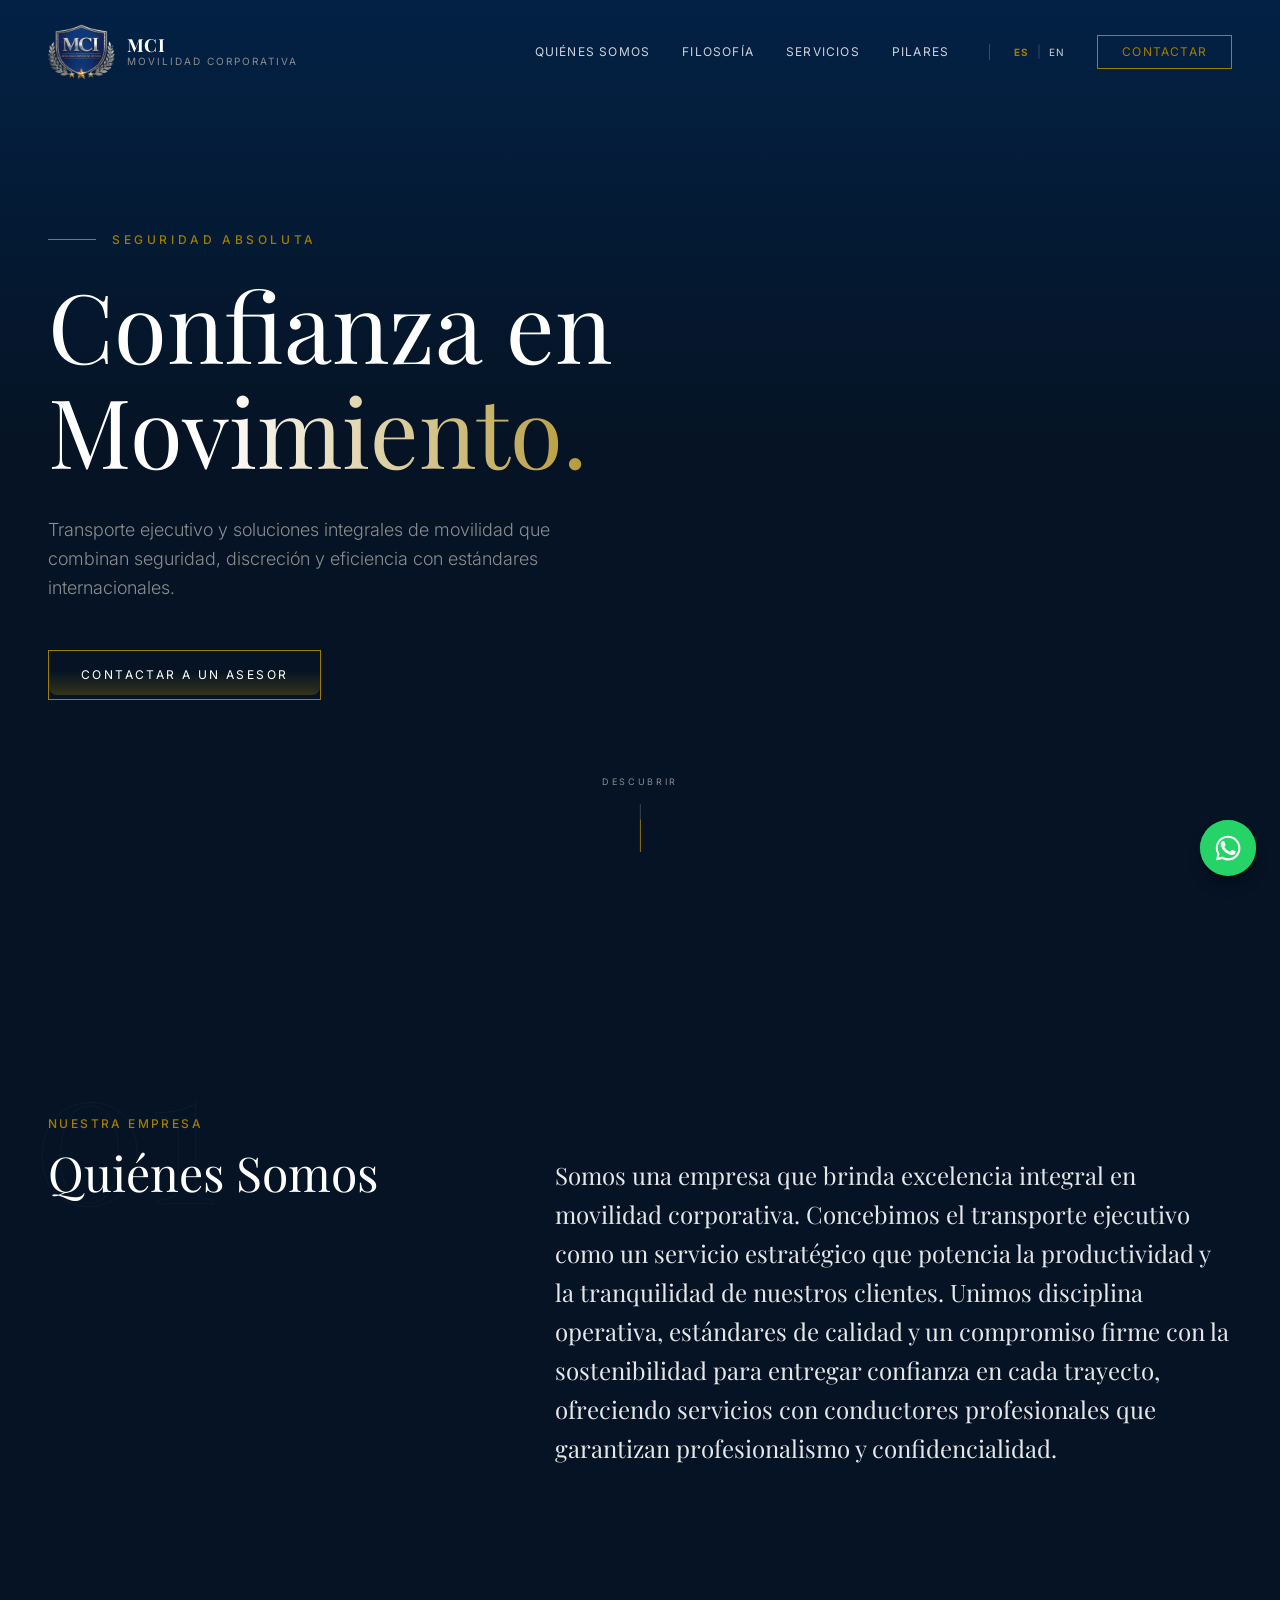
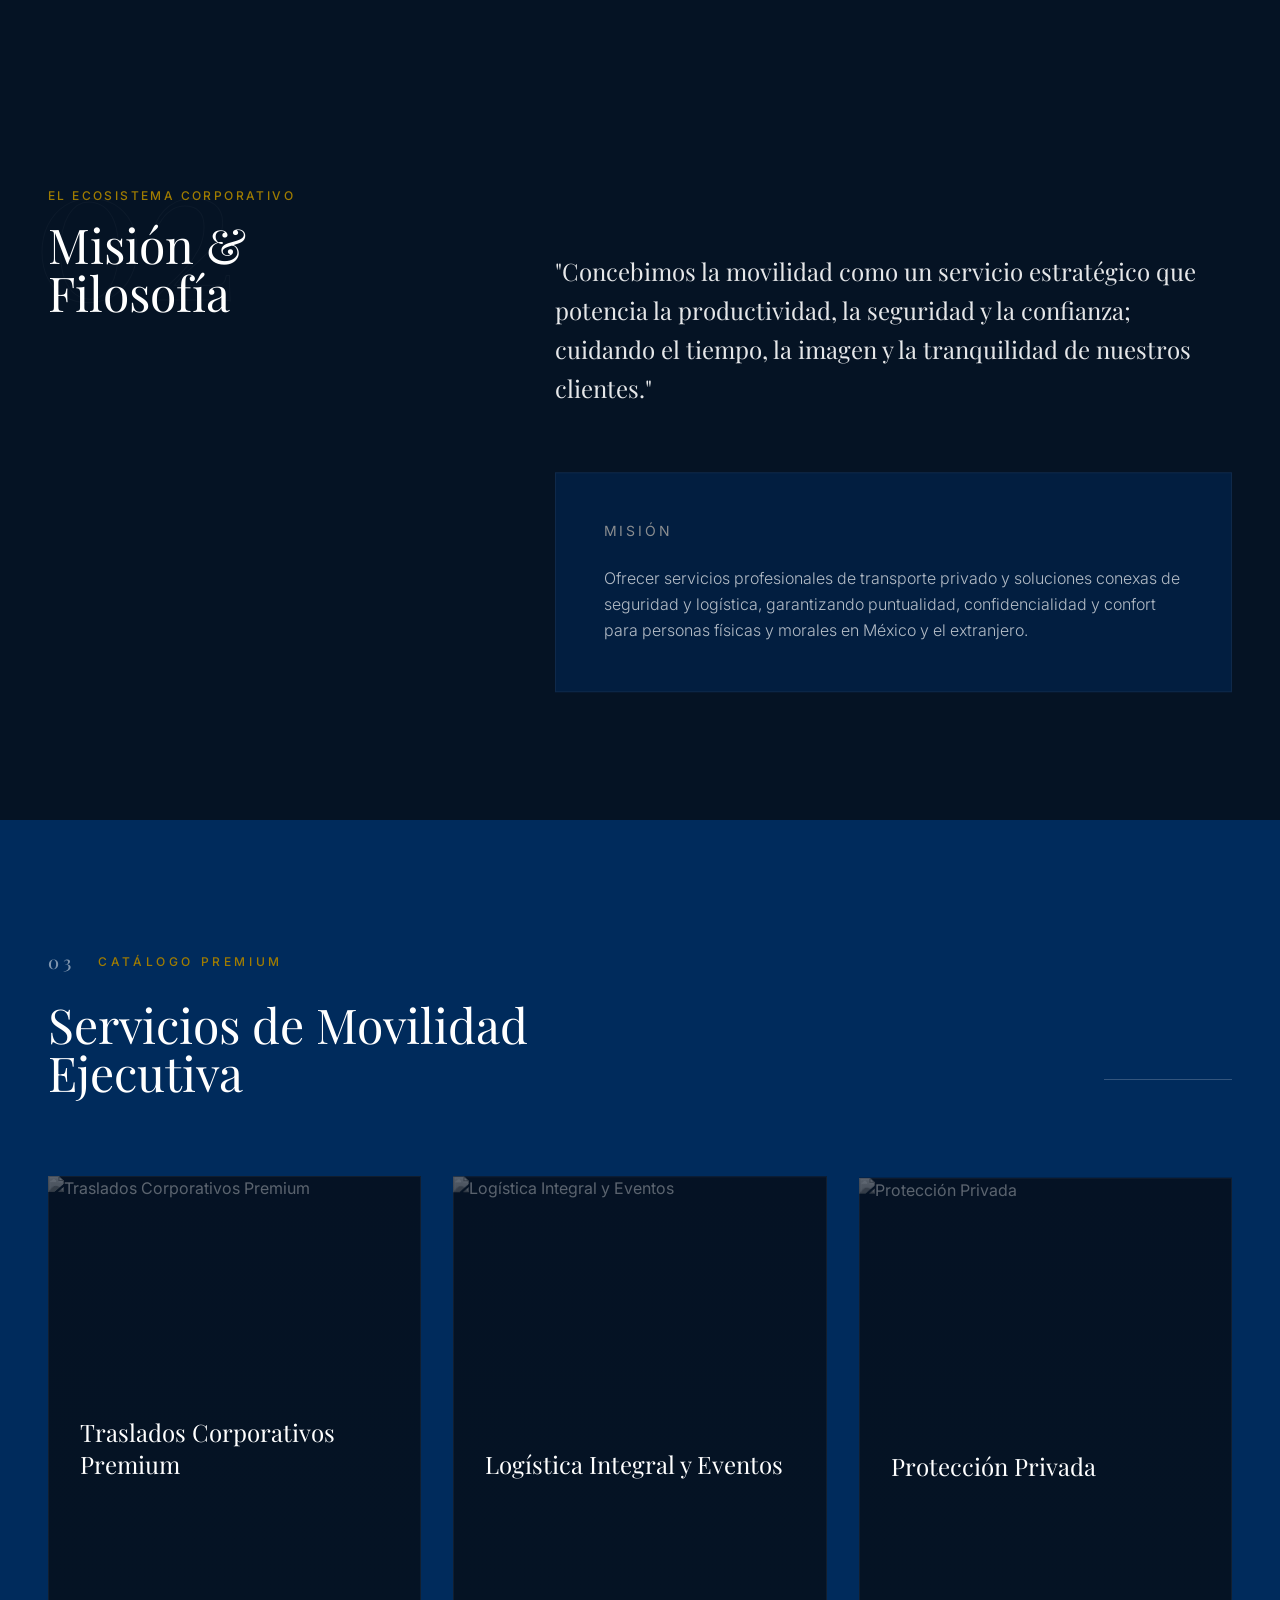
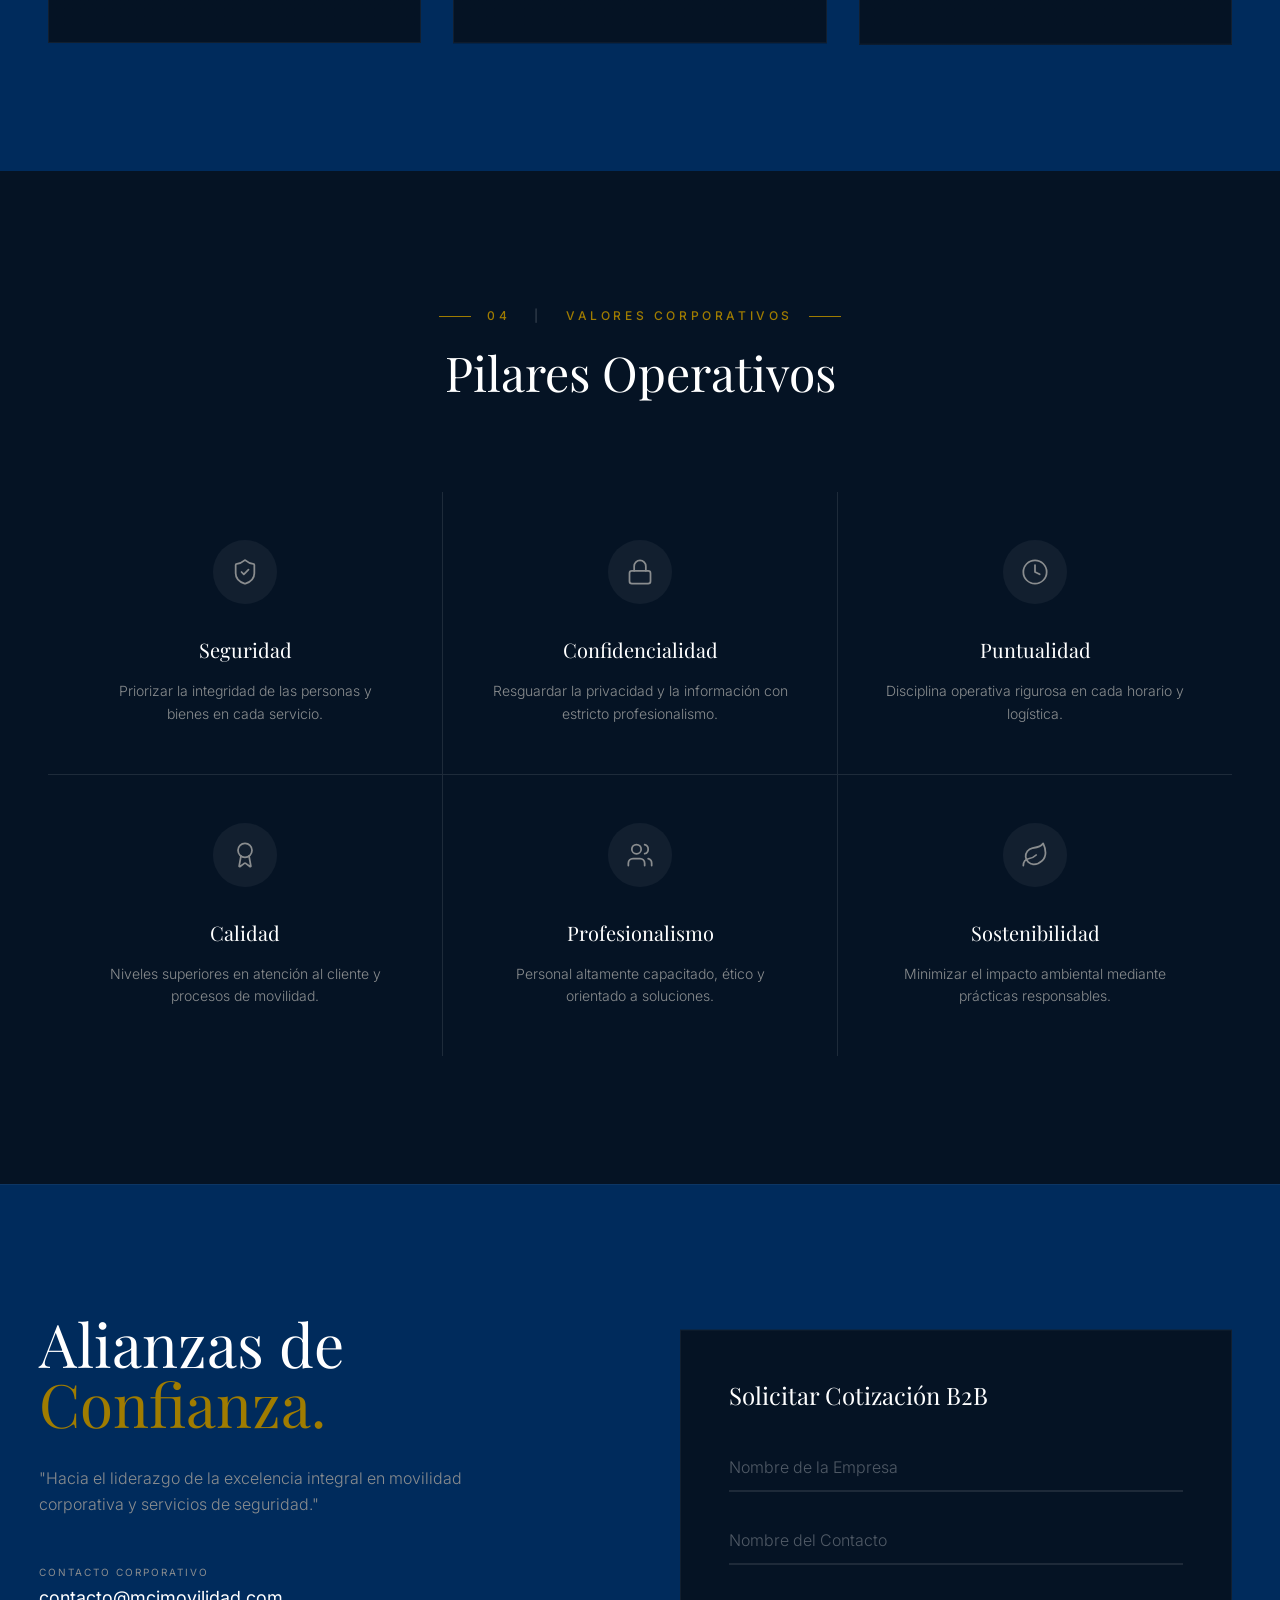
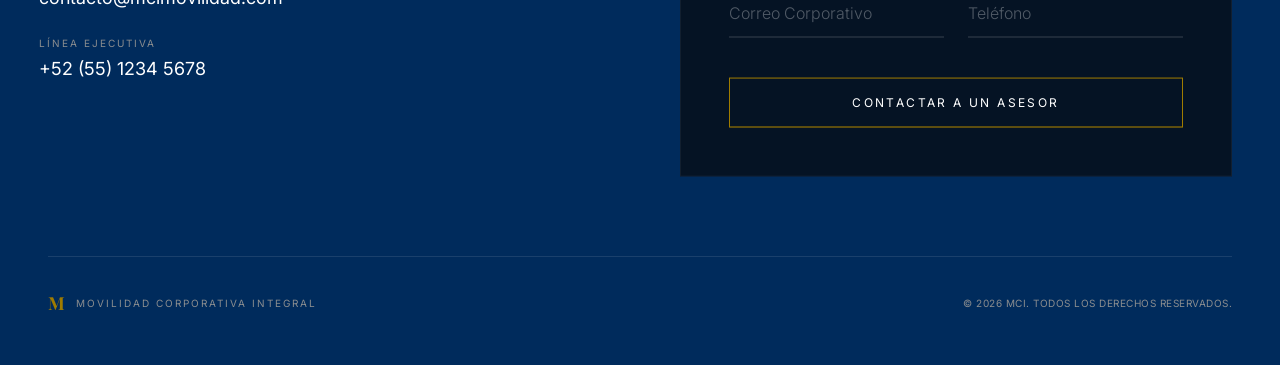
==== commit d7bdb1be: "Remove the fleet diptych (Suburban + Sprinter images) from Who We Are Co-Authored-By: Claude Sonnet " ====
--- a/propuesta-1/index.html
+++ b/propuesta-1/index.html
@@ -4,8 +4,8 @@
     <meta charset="UTF-8" />
     <meta name="viewport" content="width=device-width, initial-scale=1.0" />
     <title>MCI</title>
-    <script type="module" crossorigin src="./assets/index-BaQsM3PR.js"></script>
-    <link rel="stylesheet" crossorigin href="./assets/index-DasveqOW.css">
+    <script type="module" crossorigin src="./assets/index-Dg7hDDW2.js"></script>
+    <link rel="stylesheet" crossorigin href="./assets/index-BxcENB8E.css">
   </head>
   <body>
     <div id="root"></div>
--- a/propuesta-1/assets/index-BxcENB8E.css
+++ b/propuesta-1/assets/index-BxcENB8E.css
@@ -0,0 +1 @@
+@import"https://fonts.googleapis.com/css2?family=Inter:wght@300;400;500;600&family=Playfair+Display:ital,wght@0,400;0,500;0,600;0,700;1,400&display=swap";/*! tailwindcss v4.3.3 | MIT License | https://tailwindcss.com */@layer properties{@supports (((-webkit-hyphens:none)) and (not (margin-trim:inline))) or ((-moz-orient:inline) and (not (color:rgb(from red r g b)))){*,:before,:after,::backdrop{--tw-translate-x:0;--tw-translate-y:0;--tw-translate-z:0;--tw-scale-x:1;--tw-scale-y:1;--tw-scale-z:1;--tw-rotate-x:initial;--tw-rotate-y:initial;--tw-rotate-z:initial;--tw-skew-x:initial;--tw-skew-y:initial;--tw-space-y-reverse:0;--tw-border-style:solid;--tw-gradient-position:initial;--tw-gradient-from:#0000;--tw-gradient-via:#0000;--tw-gradient-to:#0000;--tw-gradient-stops:initial;--tw-gradient-via-stops:initial;--tw-gradient-from-position:0%;--tw-gradient-via-position:50%;--tw-gradient-to-position:100%;--tw-leading:initial;--tw-font-weight:initial;--tw-tracking:initial;--tw-shadow:0 0 #0000;--tw-shadow-color:initial;--tw-shadow-alpha:100%;--tw-inset-shadow:0 0 #0000;--tw-inset-shadow-color:initial;--tw-inset-shadow-alpha:100%;--tw-ring-color:initial;--tw-ring-shadow:0 0 #0000;--tw-inset-ring-color:initial;--tw-inset-ring-shadow:0 0 #0000;--tw-ring-inset:initial;--tw-ring-offset-width:0px;--tw-ring-offset-color:#fff;--tw-ring-offset-shadow:0 0 #0000;--tw-blur:initial;--tw-brightness:initial;--tw-contrast:initial;--tw-grayscale:initial;--tw-hue-rotate:initial;--tw-invert:initial;--tw-opacity:initial;--tw-saturate:initial;--tw-sepia:initial;--tw-drop-shadow:initial;--tw-drop-shadow-color:initial;--tw-drop-shadow-alpha:100%;--tw-drop-shadow-size:initial;--tw-backdrop-blur:initial;--tw-backdrop-brightness:initial;--tw-backdrop-contrast:initial;--tw-backdrop-grayscale:initial;--tw-backdrop-hue-rotate:initial;--tw-backdrop-invert:initial;--tw-backdrop-opacity:initial;--tw-backdrop-saturate:initial;--tw-backdrop-sepia:initial;--tw-duration:initial;--tw-ease:initial}}}@layer theme{:root,:host{--font-sans:"Inter", ui-sans-serif, system-ui, sans-serif;--font-serif:"Playfair Display", ui-serif, Georgia, serif;--font-mono:ui-monospace, SFMono-Regular, Menlo, Monaco, Consolas, "Liberation Mono", "Courier New", monospace;--color-black:#000;--color-white:#fff;--spacing:.25rem;--container-md:28rem;--container-xl:36rem;--container-3xl:48rem;--container-7xl:80rem;--text-xs:.75rem;--text-xs--line-height:calc(1 / .75);--text-sm:.875rem;--text-sm--line-height:calc(1.25 / .875);--text-base:1rem;--text-base--line-height: 1.5 ;--text-lg:1.125rem;--text-lg--line-height:calc(1.75 / 1.125);--text-xl:1.25rem;--text-xl--line-height:calc(1.75 / 1.25);--text-2xl:1.5rem;--text-2xl--line-height:calc(2 / 1.5);--text-3xl:1.875rem;--text-3xl--line-height: 1.2 ;--text-4xl:2.25rem;--text-4xl--line-height:calc(2.5 / 2.25);--text-5xl:3rem;--text-5xl--line-height:1;--text-6xl:3.75rem;--text-6xl--line-height:1;--text-7xl:4.5rem;--text-7xl--line-height:1;--text-8xl:6rem;--text-8xl--line-height:1;--font-weight-light:300;--font-weight-medium:500;--font-weight-bold:700;--tracking-tighter:-.05em;--tracking-wide:.025em;--tracking-wider:.05em;--tracking-widest:.1em;--leading-relaxed:1.625;--radius-sm:.25rem;--radius-lg:.5rem;--ease-out:cubic-bezier(0, 0, .2, 1);--animate-ping:ping 1s cubic-bezier(0, 0, .2, 1) infinite;--blur-md:12px;--blur-xl:24px;--default-transition-duration:.15s;--default-transition-timing-function:cubic-bezier(.4, 0, .2, 1);--default-font-family:var(--font-sans);--default-mono-font-family:var(--font-mono);--color-mci-navy:#002b5c;--color-mci-slate:#8a8d8f;--color-mci-gold:#a07c00;--color-mci-dark:#051324}}@layer base{*,:after,:before,::backdrop{box-sizing:border-box;border:0 solid;margin:0;padding:0}::file-selector-button{box-sizing:border-box;border:0 solid;margin:0;padding:0}html,:host{-webkit-text-size-adjust:100%;-moz-tab-size:4;tab-size:4;line-height:1.5;font-family:var(--default-font-family,-apple-system, BlinkMacSystemFont, "Segoe UI", Roboto, "Helvetica Neue", "Noto Sans", Arial, sans-serif, "Apple Color Emoji", "Segoe UI Emoji", "Segoe UI Symbol", "Noto Color Emoji");font-feature-settings:var(--default-font-feature-settings,normal);font-variation-settings:var(--default-font-variation-settings,normal);-webkit-tap-highlight-color:transparent}hr{height:0;color:inherit;border-top-width:1px}abbr:where([title]){-webkit-text-decoration:underline dotted;text-decoration:underline dotted}h1,h2,h3,h4,h5,h6{font-size:inherit;font-weight:inherit}a{color:inherit;-webkit-text-decoration:inherit;text-decoration:inherit}b,strong{font-weight:bolder}code,kbd,samp,pre{font-family:var(--default-mono-font-family,ui-monospace, SFMono-Regular, Menlo, Monaco, Consolas, "Liberation Mono", "Courier New", monospace);font-feature-settings:var(--default-mono-font-feature-settings,normal);font-variation-settings:var(--default-mono-font-variation-settings,normal);font-size:1em}small{font-size:80%}sub,sup{vertical-align:baseline;font-size:75%;line-height:0;position:relative}sub{bottom:-.25em}sup{top:-.5em}table{text-indent:0;border-color:inherit;border-collapse:collapse}:-moz-focusring:where(:not(iframe)){outline:auto}progress{vertical-align:baseline}summary{display:list-item}ol,ul,menu{list-style:none}img,svg,video,canvas,audio,iframe,embed,object{vertical-align:middle;display:block}img,video{max-width:100%;height:auto}button,input,select,optgroup,textarea{font:inherit;font-feature-settings:inherit;font-variation-settings:inherit;letter-spacing:inherit;color:inherit;opacity:1;background-color:#0000;border-radius:0}::file-selector-button{font:inherit;font-feature-settings:inherit;font-variation-settings:inherit;letter-spacing:inherit;color:inherit;opacity:1;background-color:#0000;border-radius:0}:where(select:is([multiple],[size])) optgroup{font-weight:bolder}:where(select:is([multiple],[size])) optgroup option{padding-inline-start:20px}::file-selector-button{margin-inline-end:4px}::placeholder{opacity:1}@supports (not ((-webkit-appearance:-apple-pay-button))) or (contain-intrinsic-size:1px){::placeholder{color:currentColor}@supports (color:color-mix(in lab,red,red)){::placeholder{color:color-mix(in oklab,currentcolor 50%,transparent)}}}textarea{resize:vertical}::-webkit-search-decoration{-webkit-appearance:none}::-webkit-date-and-time-value{min-height:1lh;text-align:inherit}::-webkit-datetime-edit{display:inline-flex}::-webkit-datetime-edit-fields-wrapper{padding:0}::-webkit-datetime-edit{padding-block:0}::-webkit-datetime-edit-year-field{padding-block:0}::-webkit-datetime-edit-month-field{padding-block:0}::-webkit-datetime-edit-day-field{padding-block:0}::-webkit-datetime-edit-hour-field{padding-block:0}::-webkit-datetime-edit-minute-field{padding-block:0}::-webkit-datetime-edit-second-field{padding-block:0}::-webkit-datetime-edit-millisecond-field{padding-block:0}::-webkit-datetime-edit-meridiem-field{padding-block:0}::-webkit-calendar-picker-indicator{line-height:1}:-moz-ui-invalid{box-shadow:none}button,input:where([type=button],[type=reset],[type=submit]){-webkit-appearance:button;-moz-appearance:button;appearance:button}::file-selector-button{-webkit-appearance:button;-moz-appearance:button;appearance:button}::-webkit-inner-spin-button{height:auto}::-webkit-outer-spin-button{height:auto}[hidden]:where(:not([hidden=until-found])){display:none!important}}@layer components;@layer utilities{.pointer-events-none{pointer-events:none}.absolute{position:absolute}.fixed{position:fixed}.relative{position:relative}.inset-0{top:0;right:0;bottom:0;left:0}.top-0{top:0}.top-1\/2{top:50%}.right-0{right:0}.right-6{right:calc(var(--spacing) * 6)}.bottom-6{bottom:calc(var(--spacing) * 6)}.bottom-12{bottom:calc(var(--spacing) * 12)}.left-0{left:0}.left-1\/2{left:50%}.z-0{z-index:0}.z-10{z-index:10}.z-20{z-index:20}.z-30{z-index:30}.z-40{z-index:40}.z-50{z-index:50}.z-\[60\]{z-index:60}.z-\[70\]{z-index:70}.mx-2{margin-inline:calc(var(--spacing) * 2)}.mx-auto{margin-inline:auto}.-mt-1{margin-top:calc(var(--spacing) * -1)}.mt-8{margin-top:calc(var(--spacing) * 8)}.mr-2{margin-right:calc(var(--spacing) * 2)}.mb-1{margin-bottom:var(--spacing)}.mb-4{margin-bottom:calc(var(--spacing) * 4)}.mb-6{margin-bottom:calc(var(--spacing) * 6)}.mb-8{margin-bottom:calc(var(--spacing) * 8)}.mb-12{margin-bottom:calc(var(--spacing) * 12)}.mb-20{margin-bottom:calc(var(--spacing) * 20)}.mb-24{margin-bottom:calc(var(--spacing) * 24)}.-ml-4{margin-left:calc(var(--spacing) * -4)}.ml-2{margin-left:calc(var(--spacing) * 2)}.block{display:block}.flex{display:flex}.grid{display:grid}.hidden{display:none}.inline-flex{display:inline-flex}.aspect-\[4\/5\]{aspect-ratio:4/5}.h-6{height:calc(var(--spacing) * 6)}.h-8{height:calc(var(--spacing) * 8)}.h-10{height:calc(var(--spacing) * 10)}.h-12{height:calc(var(--spacing) * 12)}.h-14{height:calc(var(--spacing) * 14)}.h-16{height:calc(var(--spacing) * 16)}.h-\[1px\]{height:1px}.h-full{height:100%}.h-screen{height:100vh}.w-1{width:var(--spacing)}.w-8{width:calc(var(--spacing) * 8)}.w-10{width:calc(var(--spacing) * 10)}.w-12{width:calc(var(--spacing) * 12)}.w-14{width:calc(var(--spacing) * 14)}.w-16{width:calc(var(--spacing) * 16)}.w-32{width:calc(var(--spacing) * 32)}.w-\[1px\]{width:1px}.w-auto{width:auto}.w-full{width:100%}.max-w-3xl{max-width:var(--container-3xl)}.max-w-7xl{max-width:var(--container-7xl)}.max-w-md{max-width:var(--container-md)}.max-w-xl{max-width:var(--container-xl)}.origin-top{transform-origin:top}.-translate-x-1\/2{--tw-translate-x: -50% ;translate:var(--tw-translate-x) var(--tw-translate-y)}.-translate-y-1\/2{--tw-translate-y: -50% ;translate:var(--tw-translate-x) var(--tw-translate-y)}.translate-y-0{--tw-translate-y:0px;translate:var(--tw-translate-x) var(--tw-translate-y)}.translate-y-full{--tw-translate-y:100%;translate:var(--tw-translate-x) var(--tw-translate-y)}.scale-y-0{--tw-scale-y:0%;scale:var(--tw-scale-x) var(--tw-scale-y)}.transform{transform:var(--tw-rotate-x,) var(--tw-rotate-y,) var(--tw-rotate-z,) var(--tw-skew-x,) var(--tw-skew-y,)}.animate-ping{animation:var(--animate-ping)}.grid-cols-1{grid-template-columns:repeat(1,minmax(0,1fr))}.flex-col{flex-direction:column}.items-center{align-items:center}.items-end{align-items:flex-end}.items-start{align-items:flex-start}.justify-between{justify-content:space-between}.justify-center{justify-content:center}.justify-end{justify-content:flex-end}.gap-2{gap:calc(var(--spacing) * 2)}.gap-3{gap:calc(var(--spacing) * 3)}.gap-4{gap:calc(var(--spacing) * 4)}.gap-6{gap:calc(var(--spacing) * 6)}.gap-8{gap:calc(var(--spacing) * 8)}.gap-16{gap:calc(var(--spacing) * 16)}.gap-20{gap:calc(var(--spacing) * 20)}.gap-\[1px\]{gap:1px}:where(.space-y-6>:not(:last-child)){--tw-space-y-reverse:0;margin-block-start:calc(calc(var(--spacing) * 6) * var(--tw-space-y-reverse));margin-block-end:calc(calc(var(--spacing) * 6) * calc(1 - var(--tw-space-y-reverse)))}.overflow-hidden{overflow:hidden}.rounded-full{border-radius:3.40282e38px}.rounded-lg{border-radius:var(--radius-lg)}.rounded-sm{border-radius:var(--radius-sm)}.border{border-style:var(--tw-border-style);border-width:1px}.border-t{border-top-style:var(--tw-border-style);border-top-width:1px}.border-b{border-bottom-style:var(--tw-border-style);border-bottom-width:1px}.border-l{border-left-style:var(--tw-border-style);border-left-width:1px}.border-mci-gold{border-color:var(--color-mci-gold)}.border-mci-gold\/20{border-color:#a07c0033}@supports (color:color-mix(in lab,red,red)){.border-mci-gold\/20{border-color:color-mix(in oklab,var(--color-mci-gold) 20%,transparent)}}.border-mci-gold\/50{border-color:#a07c0080}@supports (color:color-mix(in lab,red,red)){.border-mci-gold\/50{border-color:color-mix(in oklab,var(--color-mci-gold) 50%,transparent)}}.border-transparent{border-color:#0000}.border-white\/5{border-color:#ffffff0d}@supports (color:color-mix(in lab,red,red)){.border-white\/5{border-color:color-mix(in oklab,var(--color-white) 5%,transparent)}}.border-white\/10{border-color:#ffffff1a}@supports (color:color-mix(in lab,red,red)){.border-white\/10{border-color:color-mix(in oklab,var(--color-white) 10%,transparent)}}.border-white\/20{border-color:#fff3}@supports (color:color-mix(in lab,red,red)){.border-white\/20{border-color:color-mix(in oklab,var(--color-white) 20%,transparent)}}.bg-\[\#25D366\]{background-color:#25d366}.bg-mci-dark{background-color:var(--color-mci-dark)}.bg-mci-dark\/40{background-color:#05132466}@supports (color:color-mix(in lab,red,red)){.bg-mci-dark\/40{background-color:color-mix(in oklab,var(--color-mci-dark) 40%,transparent)}}.bg-mci-dark\/95{background-color:#051324f2}@supports (color:color-mix(in lab,red,red)){.bg-mci-dark\/95{background-color:color-mix(in oklab,var(--color-mci-dark) 95%,transparent)}}.bg-mci-gold{background-color:var(--color-mci-gold)}.bg-mci-navy{background-color:var(--color-mci-navy)}.bg-mci-navy\/50{background-color:#002b5c80}@supports (color:color-mix(in lab,red,red)){.bg-mci-navy\/50{background-color:color-mix(in oklab,var(--color-mci-navy) 50%,transparent)}}.bg-mci-navy\/90{background-color:#002b5ce6}@supports (color:color-mix(in lab,red,red)){.bg-mci-navy\/90{background-color:color-mix(in oklab,var(--color-mci-navy) 90%,transparent)}}.bg-transparent{background-color:#0000}.bg-white\/5{background-color:#ffffff0d}@supports (color:color-mix(in lab,red,red)){.bg-white\/5{background-color:color-mix(in oklab,var(--color-white) 5%,transparent)}}.bg-white\/10{background-color:#ffffff1a}@supports (color:color-mix(in lab,red,red)){.bg-white\/10{background-color:color-mix(in oklab,var(--color-white) 10%,transparent)}}.bg-white\/20{background-color:#fff3}@supports (color:color-mix(in lab,red,red)){.bg-white\/20{background-color:color-mix(in oklab,var(--color-white) 20%,transparent)}}.bg-gradient-to-b{--tw-gradient-position:to bottom in oklab;background-image:linear-gradient(var(--tw-gradient-stops))}.bg-gradient-to-t{--tw-gradient-position:to top in oklab;background-image:linear-gradient(var(--tw-gradient-stops))}.bg-\[radial-gradient\(ellipse_at_center\,_var\(--tw-gradient-stops\)\)\]{background-image:radial-gradient(ellipse at center,var(--tw-gradient-stops))}.from-mci-dark{--tw-gradient-from:var(--color-mci-dark);--tw-gradient-stops:var(--tw-gradient-via-stops,var(--tw-gradient-position), var(--tw-gradient-from) var(--tw-gradient-from-position), var(--tw-gradient-to) var(--tw-gradient-to-position))}.from-mci-navy\/60{--tw-gradient-from:#002b5c99}@supports (color:color-mix(in lab,red,red)){.from-mci-navy\/60{--tw-gradient-from:color-mix(in oklab, var(--color-mci-navy) 60%, transparent)}}.from-mci-navy\/60{--tw-gradient-stops:var(--tw-gradient-via-stops,var(--tw-gradient-position), var(--tw-gradient-from) var(--tw-gradient-from-position), var(--tw-gradient-to) var(--tw-gradient-to-position))}.from-transparent{--tw-gradient-from:transparent;--tw-gradient-stops:var(--tw-gradient-via-stops,var(--tw-gradient-position), var(--tw-gradient-from) var(--tw-gradient-from-position), var(--tw-gradient-to) var(--tw-gradient-to-position))}.via-mci-dark\/40{--tw-gradient-via:#05132466}@supports (color:color-mix(in lab,red,red)){.via-mci-dark\/40{--tw-gradient-via:color-mix(in oklab, var(--color-mci-dark) 40%, transparent)}}.via-mci-dark\/40{--tw-gradient-via-stops:var(--tw-gradient-position), var(--tw-gradient-from) var(--tw-gradient-from-position), var(--tw-gradient-via) var(--tw-gradient-via-position), var(--tw-gradient-to) var(--tw-gradient-to-position);--tw-gradient-stops:var(--tw-gradient-via-stops)}.via-mci-dark\/80{--tw-gradient-via:#051324cc}@supports (color:color-mix(in lab,red,red)){.via-mci-dark\/80{--tw-gradient-via:color-mix(in oklab, var(--color-mci-dark) 80%, transparent)}}.via-mci-dark\/80{--tw-gradient-via-stops:var(--tw-gradient-position), var(--tw-gradient-from) var(--tw-gradient-from-position), var(--tw-gradient-via) var(--tw-gradient-via-position), var(--tw-gradient-to) var(--tw-gradient-to-position);--tw-gradient-stops:var(--tw-gradient-via-stops)}.via-transparent{--tw-gradient-via:transparent;--tw-gradient-via-stops:var(--tw-gradient-position), var(--tw-gradient-from) var(--tw-gradient-from-position), var(--tw-gradient-via) var(--tw-gradient-via-position), var(--tw-gradient-to) var(--tw-gradient-to-position);--tw-gradient-stops:var(--tw-gradient-via-stops)}.to-mci-dark{--tw-gradient-to:var(--color-mci-dark);--tw-gradient-stops:var(--tw-gradient-via-stops,var(--tw-gradient-position), var(--tw-gradient-from) var(--tw-gradient-from-position), var(--tw-gradient-to) var(--tw-gradient-to-position))}.to-mci-dark\/90{--tw-gradient-to:#051324e6}@supports (color:color-mix(in lab,red,red)){.to-mci-dark\/90{--tw-gradient-to:color-mix(in oklab, var(--color-mci-dark) 90%, transparent)}}.to-mci-dark\/90{--tw-gradient-stops:var(--tw-gradient-via-stops,var(--tw-gradient-position), var(--tw-gradient-from) var(--tw-gradient-from-position), var(--tw-gradient-to) var(--tw-gradient-to-position))}.to-mci-gold{--tw-gradient-to:var(--color-mci-gold);--tw-gradient-stops:var(--tw-gradient-via-stops,var(--tw-gradient-position), var(--tw-gradient-from) var(--tw-gradient-from-position), var(--tw-gradient-to) var(--tw-gradient-to-position))}.to-transparent{--tw-gradient-to:transparent;--tw-gradient-stops:var(--tw-gradient-via-stops,var(--tw-gradient-position), var(--tw-gradient-from) var(--tw-gradient-from-position), var(--tw-gradient-to) var(--tw-gradient-to-position))}.bg-cover{background-size:cover}.bg-center{background-position:50%}.bg-no-repeat{background-repeat:no-repeat}.object-cover{object-fit:cover}.p-8{padding:calc(var(--spacing) * 8)}.p-12{padding:calc(var(--spacing) * 12)}.px-6{padding-inline:calc(var(--spacing) * 6)}.px-8{padding-inline:calc(var(--spacing) * 8)}.py-2{padding-block:calc(var(--spacing) * 2)}.py-3{padding-block:calc(var(--spacing) * 3)}.py-4{padding-block:calc(var(--spacing) * 4)}.py-6{padding-block:calc(var(--spacing) * 6)}.py-32{padding-block:calc(var(--spacing) * 32)}.pt-4{padding-top:calc(var(--spacing) * 4)}.pt-8{padding-top:calc(var(--spacing) * 8)}.pt-32{padding-top:calc(var(--spacing) * 32)}.pb-12{padding-bottom:calc(var(--spacing) * 12)}.pb-24{padding-bottom:calc(var(--spacing) * 24)}.pl-6{padding-left:calc(var(--spacing) * 6)}.text-center{text-align:center}.font-sans{font-family:var(--font-sans)}.font-serif{font-family:var(--font-serif)}.text-2xl{font-size:var(--text-2xl);line-height:var(--tw-leading,var(--text-2xl--line-height))}.text-4xl{font-size:var(--text-4xl);line-height:var(--tw-leading,var(--text-4xl--line-height))}.text-5xl{font-size:var(--text-5xl);line-height:var(--tw-leading,var(--text-5xl--line-height))}.text-lg{font-size:var(--text-lg);line-height:var(--tw-leading,var(--text-lg--line-height))}.text-sm{font-size:var(--text-sm);line-height:var(--tw-leading,var(--text-sm--line-height))}.text-xl{font-size:var(--text-xl);line-height:var(--tw-leading,var(--text-xl--line-height))}.text-xs{font-size:var(--text-xs);line-height:var(--tw-leading,var(--text-xs--line-height))}.text-\[9px\]{font-size:9px}.text-\[10px\]{font-size:10px}.text-\[12rem\]{font-size:12rem}.leading-\[1\.1\]{--tw-leading:1.1;line-height:1.1}.leading-none{--tw-leading:1;line-height:1}.leading-relaxed{--tw-leading:var(--leading-relaxed);line-height:var(--leading-relaxed)}.font-bold{--tw-font-weight:var(--font-weight-bold);font-weight:var(--font-weight-bold)}.font-light{--tw-font-weight:var(--font-weight-light);font-weight:var(--font-weight-light)}.font-medium{--tw-font-weight:var(--font-weight-medium);font-weight:var(--font-weight-medium)}.tracking-\[0\.2em\]{--tw-tracking:.2em;letter-spacing:.2em}.tracking-\[0\.3em\]{--tw-tracking:.3em;letter-spacing:.3em}.tracking-tighter{--tw-tracking:var(--tracking-tighter);letter-spacing:var(--tracking-tighter)}.tracking-wide{--tw-tracking:var(--tracking-wide);letter-spacing:var(--tracking-wide)}.tracking-wider{--tw-tracking:var(--tracking-wider);letter-spacing:var(--tracking-wider)}.tracking-widest{--tw-tracking:var(--tracking-widest);letter-spacing:var(--tracking-widest)}.text-mci-gold{color:var(--color-mci-gold)}.text-mci-gold\/50{color:#a07c0080}@supports (color:color-mix(in lab,red,red)){.text-mci-gold\/50{color:color-mix(in oklab,var(--color-mci-gold) 50%,transparent)}}.text-mci-slate{color:var(--color-mci-slate)}.text-white{color:var(--color-white)}.text-white\/20{color:#fff3}@supports (color:color-mix(in lab,red,red)){.text-white\/20{color:color-mix(in oklab,var(--color-white) 20%,transparent)}}.text-white\/70{color:#ffffffb3}@supports (color:color-mix(in lab,red,red)){.text-white\/70{color:color-mix(in oklab,var(--color-white) 70%,transparent)}}.text-white\/80{color:#fffc}@supports (color:color-mix(in lab,red,red)){.text-white\/80{color:color-mix(in oklab,var(--color-white) 80%,transparent)}}.text-white\/90{color:#ffffffe6}@supports (color:color-mix(in lab,red,red)){.text-white\/90{color:color-mix(in oklab,var(--color-white) 90%,transparent)}}.uppercase{text-transform:uppercase}.antialiased{-webkit-font-smoothing:antialiased;-moz-osx-font-smoothing:grayscale}.opacity-30{opacity:.3}.opacity-50{opacity:.5}.opacity-60{opacity:.6}.opacity-75{opacity:.75}.opacity-100{opacity:1}.shadow-lg{--tw-shadow:0 10px 15px -3px var(--tw-shadow-color,#0000001a), 0 4px 6px -4px var(--tw-shadow-color,#0000001a);box-shadow:var(--tw-inset-shadow),var(--tw-inset-ring-shadow),var(--tw-ring-offset-shadow),var(--tw-ring-shadow),var(--tw-shadow)}.shadow-black\/30{--tw-shadow-color:#0000004d}@supports (color:color-mix(in lab,red,red)){.shadow-black\/30{--tw-shadow-color:color-mix(in oklab, color-mix(in oklab, var(--color-black) 30%, transparent) var(--tw-shadow-alpha), transparent)}}.grayscale{--tw-grayscale:grayscale(100%);filter:var(--tw-blur,) var(--tw-brightness,) var(--tw-contrast,) var(--tw-grayscale,) var(--tw-hue-rotate,) var(--tw-invert,) var(--tw-saturate,) var(--tw-sepia,) var(--tw-drop-shadow,)}.backdrop-blur-md{--tw-backdrop-blur:blur(var(--blur-md));-webkit-backdrop-filter:var(--tw-backdrop-blur,) var(--tw-backdrop-brightness,) var(--tw-backdrop-contrast,) var(--tw-backdrop-grayscale,) var(--tw-backdrop-hue-rotate,) var(--tw-backdrop-invert,) var(--tw-backdrop-opacity,) var(--tw-backdrop-saturate,) var(--tw-backdrop-sepia,);backdrop-filter:var(--tw-backdrop-blur,) var(--tw-backdrop-brightness,) var(--tw-backdrop-contrast,) var(--tw-backdrop-grayscale,) var(--tw-backdrop-hue-rotate,) var(--tw-backdrop-invert,) var(--tw-backdrop-opacity,) var(--tw-backdrop-saturate,) var(--tw-backdrop-sepia,)}.backdrop-blur-xl{--tw-backdrop-blur:blur(var(--blur-xl));-webkit-backdrop-filter:var(--tw-backdrop-blur,) var(--tw-backdrop-brightness,) var(--tw-backdrop-contrast,) var(--tw-backdrop-grayscale,) var(--tw-backdrop-hue-rotate,) var(--tw-backdrop-invert,) var(--tw-backdrop-opacity,) var(--tw-backdrop-saturate,) var(--tw-backdrop-sepia,);backdrop-filter:var(--tw-backdrop-blur,) var(--tw-backdrop-brightness,) var(--tw-backdrop-contrast,) var(--tw-backdrop-grayscale,) var(--tw-backdrop-hue-rotate,) var(--tw-backdrop-invert,) var(--tw-backdrop-opacity,) var(--tw-backdrop-saturate,) var(--tw-backdrop-sepia,)}.transition{transition-property:color,background-color,border-color,outline-color,text-decoration-color,fill,stroke,--tw-gradient-from,--tw-gradient-via,--tw-gradient-to,opacity,box-shadow,transform,translate,scale,rotate,filter,-webkit-backdrop-filter,backdrop-filter,display,content-visibility,overlay,pointer-events;transition-timing-function:var(--tw-ease,var(--default-transition-timing-function));transition-duration:var(--tw-duration,var(--default-transition-duration))}.transition-all{transition-property:all;transition-timing-function:var(--tw-ease,var(--default-transition-timing-function));transition-duration:var(--tw-duration,var(--default-transition-duration))}.transition-colors{transition-property:color,background-color,border-color,outline-color,text-decoration-color,fill,stroke,--tw-gradient-from,--tw-gradient-via,--tw-gradient-to;transition-timing-function:var(--tw-ease,var(--default-transition-timing-function));transition-duration:var(--tw-duration,var(--default-transition-duration))}.transition-opacity{transition-property:opacity;transition-timing-function:var(--tw-ease,var(--default-transition-timing-function));transition-duration:var(--tw-duration,var(--default-transition-duration))}.transition-shadow{transition-property:box-shadow;transition-timing-function:var(--tw-ease,var(--default-transition-timing-function));transition-duration:var(--tw-duration,var(--default-transition-duration))}.transition-transform{transition-property:transform,translate,scale,rotate;transition-timing-function:var(--tw-ease,var(--default-transition-timing-function));transition-duration:var(--tw-duration,var(--default-transition-duration))}.delay-100{transition-delay:.1s}.delay-200{transition-delay:.2s}.duration-300{--tw-duration:.3s;transition-duration:.3s}.duration-400{--tw-duration:.4s;transition-duration:.4s}.duration-500{--tw-duration:.5s;transition-duration:.5s}.duration-700{--tw-duration:.7s;transition-duration:.7s}.duration-1000{--tw-duration:1s;transition-duration:1s}.ease-out{--tw-ease:var(--ease-out);transition-timing-function:var(--ease-out)}@media(hover:hover){.group-hover\:translate-y-0:is(:where(.group):hover *){--tw-translate-y:0px;translate:var(--tw-translate-x) var(--tw-translate-y)}.group-hover\:scale-105:is(:where(.group):hover *){--tw-scale-x:105%;--tw-scale-y:105%;--tw-scale-z:105%;scale:var(--tw-scale-x) var(--tw-scale-y)}.group-hover\:scale-110:is(:where(.group):hover *){--tw-scale-x:110%;--tw-scale-y:110%;--tw-scale-z:110%;scale:var(--tw-scale-x) var(--tw-scale-y)}.group-hover\:scale-y-100:is(:where(.group):hover *){--tw-scale-y:100%;scale:var(--tw-scale-x) var(--tw-scale-y)}.group-hover\:border-mci-gold\/20:is(:where(.group):hover *){border-color:#a07c0033}@supports (color:color-mix(in lab,red,red)){.group-hover\:border-mci-gold\/20:is(:where(.group):hover *){border-color:color-mix(in oklab,var(--color-mci-gold) 20%,transparent)}}.group-hover\:border-mci-gold\/30:is(:where(.group):hover *){border-color:#a07c004d}@supports (color:color-mix(in lab,red,red)){.group-hover\:border-mci-gold\/30:is(:where(.group):hover *){border-color:color-mix(in oklab,var(--color-mci-gold) 30%,transparent)}}.group-hover\:bg-mci-gold\/10:is(:where(.group):hover *){background-color:#a07c001a}@supports (color:color-mix(in lab,red,red)){.group-hover\:bg-mci-gold\/10:is(:where(.group):hover *){background-color:color-mix(in oklab,var(--color-mci-gold) 10%,transparent)}}.group-hover\:bg-transparent:is(:where(.group):hover *){background-color:#0000}.group-hover\:text-mci-gold:is(:where(.group):hover *){color:var(--color-mci-gold)}.group-hover\:opacity-100:is(:where(.group):hover *){opacity:1}.group-hover\:grayscale-0:is(:where(.group):hover *){--tw-grayscale:grayscale(0%);filter:var(--tw-blur,) var(--tw-brightness,) var(--tw-contrast,) var(--tw-grayscale,) var(--tw-hue-rotate,) var(--tw-invert,) var(--tw-saturate,) var(--tw-sepia,) var(--tw-drop-shadow,)}}.selection\:bg-mci-gold ::selection{background-color:var(--color-mci-gold)}.selection\:bg-mci-gold::selection{background-color:var(--color-mci-gold)}.selection\:text-mci-navy ::selection{color:var(--color-mci-navy)}.selection\:text-mci-navy::selection{color:var(--color-mci-navy)}.placeholder\:text-white\/30::placeholder{color:#ffffff4d}@supports (color:color-mix(in lab,red,red)){.placeholder\:text-white\/30::placeholder{color:color-mix(in oklab,var(--color-white) 30%,transparent)}}@media(hover:hover){.hover\:border-mci-gold\/30:hover{border-color:#a07c004d}@supports (color:color-mix(in lab,red,red)){.hover\:border-mci-gold\/30:hover{border-color:color-mix(in oklab,var(--color-mci-gold) 30%,transparent)}}.hover\:bg-mci-gold:hover{background-color:var(--color-mci-gold)}.hover\:bg-mci-navy:hover{background-color:var(--color-mci-navy)}.hover\:text-mci-gold:hover{color:var(--color-mci-gold)}.hover\:text-mci-navy:hover{color:var(--color-mci-navy)}.hover\:text-white:hover{color:var(--color-white)}.hover\:shadow-xl:hover{--tw-shadow:0 20px 25px -5px var(--tw-shadow-color,#0000001a), 0 8px 10px -6px var(--tw-shadow-color,#0000001a);box-shadow:var(--tw-inset-shadow),var(--tw-inset-ring-shadow),var(--tw-ring-offset-shadow),var(--tw-ring-shadow),var(--tw-shadow)}}.focus\:border-mci-gold:focus{border-color:var(--color-mci-gold)}.focus\:outline-none:focus{--tw-outline-style:none;outline-style:none}@media(min-width:40rem){.sm\:block{display:block}.sm\:text-3xl{font-size:var(--text-3xl);line-height:var(--tw-leading,var(--text-3xl--line-height))}}@media(min-width:48rem){.md\:block{display:block}.md\:flex{display:flex}.md\:hidden{display:none}.md\:translate-y-8{--tw-translate-y:calc(var(--spacing) * 8);translate:var(--tw-translate-x) var(--tw-translate-y)}.md\:grid-cols-2{grid-template-columns:repeat(2,minmax(0,1fr))}.md\:grid-cols-3{grid-template-columns:repeat(3,minmax(0,1fr))}.md\:flex-row{flex-direction:row}.md\:p-12{padding:calc(var(--spacing) * 12)}.md\:px-12{padding-inline:calc(var(--spacing) * 12)}.md\:text-2xl{font-size:var(--text-2xl);line-height:var(--tw-leading,var(--text-2xl--line-height))}.md\:text-5xl{font-size:var(--text-5xl);line-height:var(--tw-leading,var(--text-5xl--line-height))}.md\:text-6xl{font-size:var(--text-6xl);line-height:var(--tw-leading,var(--text-6xl--line-height))}.md\:text-7xl{font-size:var(--text-7xl);line-height:var(--tw-leading,var(--text-7xl--line-height))}.md\:text-base{font-size:var(--text-base);line-height:var(--tw-leading,var(--text-base--line-height))}.md\:opacity-0{opacity:0}@media(hover:hover){.md\:group-hover\:translate-y-0:is(:where(.group):hover *){--tw-translate-y:0px;translate:var(--tw-translate-x) var(--tw-translate-y)}.md\:group-hover\:opacity-100:is(:where(.group):hover *){opacity:1}}}@media(min-width:64rem){.lg\:col-span-5{grid-column:span 5/span 5}.lg\:col-span-7{grid-column:span 7/span 7}.lg\:grid-cols-2{grid-template-columns:repeat(2,minmax(0,1fr))}.lg\:grid-cols-3{grid-template-columns:repeat(3,minmax(0,1fr))}.lg\:grid-cols-12{grid-template-columns:repeat(12,minmax(0,1fr))}.lg\:gap-8{gap:calc(var(--spacing) * 8)}.lg\:pt-32{padding-top:calc(var(--spacing) * 32)}.lg\:text-8xl{font-size:var(--text-8xl);line-height:var(--tw-leading,var(--text-8xl--line-height))}.lg\:text-lg{font-size:var(--text-lg);line-height:var(--tw-leading,var(--text-lg--line-height))}}}body{background-color:var(--color-mci-dark);color:#fff;overflow-x:hidden}::selection{background-color:var(--color-mci-gold);color:var(--color-mci-navy)}.text-stroke{-webkit-text-stroke:1px #ffffff1a;color:#0000}@keyframes gold-shimmer{0%{background-position:0%}to{background-position:200%}}.text-gold-shimmer{background-image:linear-gradient(90deg,#fff 0%,#fff 30%,var(--color-mci-gold) 50%,#fff 70%,#fff 100%);color:#0000;background-size:220%;-webkit-background-clip:text;background-clip:text;animation:5s linear infinite gold-shimmer}@property --tw-translate-x{syntax:"*";inherits:false;initial-value:0}@property --tw-translate-y{syntax:"*";inherits:false;initial-value:0}@property --tw-translate-z{syntax:"*";inherits:false;initial-value:0}@property --tw-scale-x{syntax:"*";inherits:false;initial-value:1}@property --tw-scale-y{syntax:"*";inherits:false;initial-value:1}@property --tw-scale-z{syntax:"*";inherits:false;initial-value:1}@property --tw-rotate-x{syntax:"*";inherits:false}@property --tw-rotate-y{syntax:"*";inherits:false}@property --tw-rotate-z{syntax:"*";inherits:false}@property --tw-skew-x{syntax:"*";inherits:false}@property --tw-skew-y{syntax:"*";inherits:false}@property --tw-space-y-reverse{syntax:"*";inherits:false;initial-value:0}@property --tw-border-style{syntax:"*";inherits:false;initial-value:solid}@property --tw-gradient-position{syntax:"*";inherits:false}@property --tw-gradient-from{syntax:"<color>";inherits:false;initial-value:#0000}@property --tw-gradient-via{syntax:"<color>";inherits:false;initial-value:#0000}@property --tw-gradient-to{syntax:"<color>";inherits:false;initial-value:#0000}@property --tw-gradient-stops{syntax:"*";inherits:false}@property --tw-gradient-via-stops{syntax:"*";inherits:false}@property --tw-gradient-from-position{syntax:"<length-percentage>";inherits:false;initial-value:0%}@property --tw-gradient-via-position{syntax:"<length-percentage>";inherits:false;initial-value:50%}@property --tw-gradient-to-position{syntax:"<length-percentage>";inherits:false;initial-value:100%}@property --tw-leading{syntax:"*";inherits:false}@property --tw-font-weight{syntax:"*";inherits:false}@property --tw-tracking{syntax:"*";inherits:false}@property --tw-shadow{syntax:"*";inherits:false;initial-value:0 0 #0000}@property --tw-shadow-color{syntax:"*";inherits:false}@property --tw-shadow-alpha{syntax:"<percentage>";inherits:false;initial-value:100%}@property --tw-inset-shadow{syntax:"*";inherits:false;initial-value:0 0 #0000}@property --tw-inset-shadow-color{syntax:"*";inherits:false}@property --tw-inset-shadow-alpha{syntax:"<percentage>";inherits:false;initial-value:100%}@property --tw-ring-color{syntax:"*";inherits:false}@property --tw-ring-shadow{syntax:"*";inherits:false;initial-value:0 0 #0000}@property --tw-inset-ring-color{syntax:"*";inherits:false}@property --tw-inset-ring-shadow{syntax:"*";inherits:false;initial-value:0 0 #0000}@property --tw-ring-inset{syntax:"*";inherits:false}@property --tw-ring-offset-width{syntax:"<length>";inherits:false;initial-value:0}@property --tw-ring-offset-color{syntax:"*";inherits:false;initial-value:#fff}@property --tw-ring-offset-shadow{syntax:"*";inherits:false;initial-value:0 0 #0000}@property --tw-blur{syntax:"*";inherits:false}@property --tw-brightness{syntax:"*";inherits:false}@property --tw-contrast{syntax:"*";inherits:false}@property --tw-grayscale{syntax:"*";inherits:false}@property --tw-hue-rotate{syntax:"*";inherits:false}@property --tw-invert{syntax:"*";inherits:false}@property --tw-opacity{syntax:"*";inherits:false}@property --tw-saturate{syntax:"*";inherits:false}@property --tw-sepia{syntax:"*";inherits:false}@property --tw-drop-shadow{syntax:"*";inherits:false}@property --tw-drop-shadow-color{syntax:"*";inherits:false}@property --tw-drop-shadow-alpha{syntax:"<percentage>";inherits:false;initial-value:100%}@property --tw-drop-shadow-size{syntax:"*";inherits:false}@property --tw-backdrop-blur{syntax:"*";inherits:false}@property --tw-backdrop-brightness{syntax:"*";inherits:false}@property --tw-backdrop-contrast{syntax:"*";inherits:false}@property --tw-backdrop-grayscale{syntax:"*";inherits:false}@property --tw-backdrop-hue-rotate{syntax:"*";inherits:false}@property --tw-backdrop-invert{syntax:"*";inherits:false}@property --tw-backdrop-opacity{syntax:"*";inherits:false}@property --tw-backdrop-saturate{syntax:"*";inherits:false}@property --tw-backdrop-sepia{syntax:"*";inherits:false}@property --tw-duration{syntax:"*";inherits:false}@property --tw-ease{syntax:"*";inherits:false}@keyframes ping{75%,to{opacity:0;transform:scale(2)}}
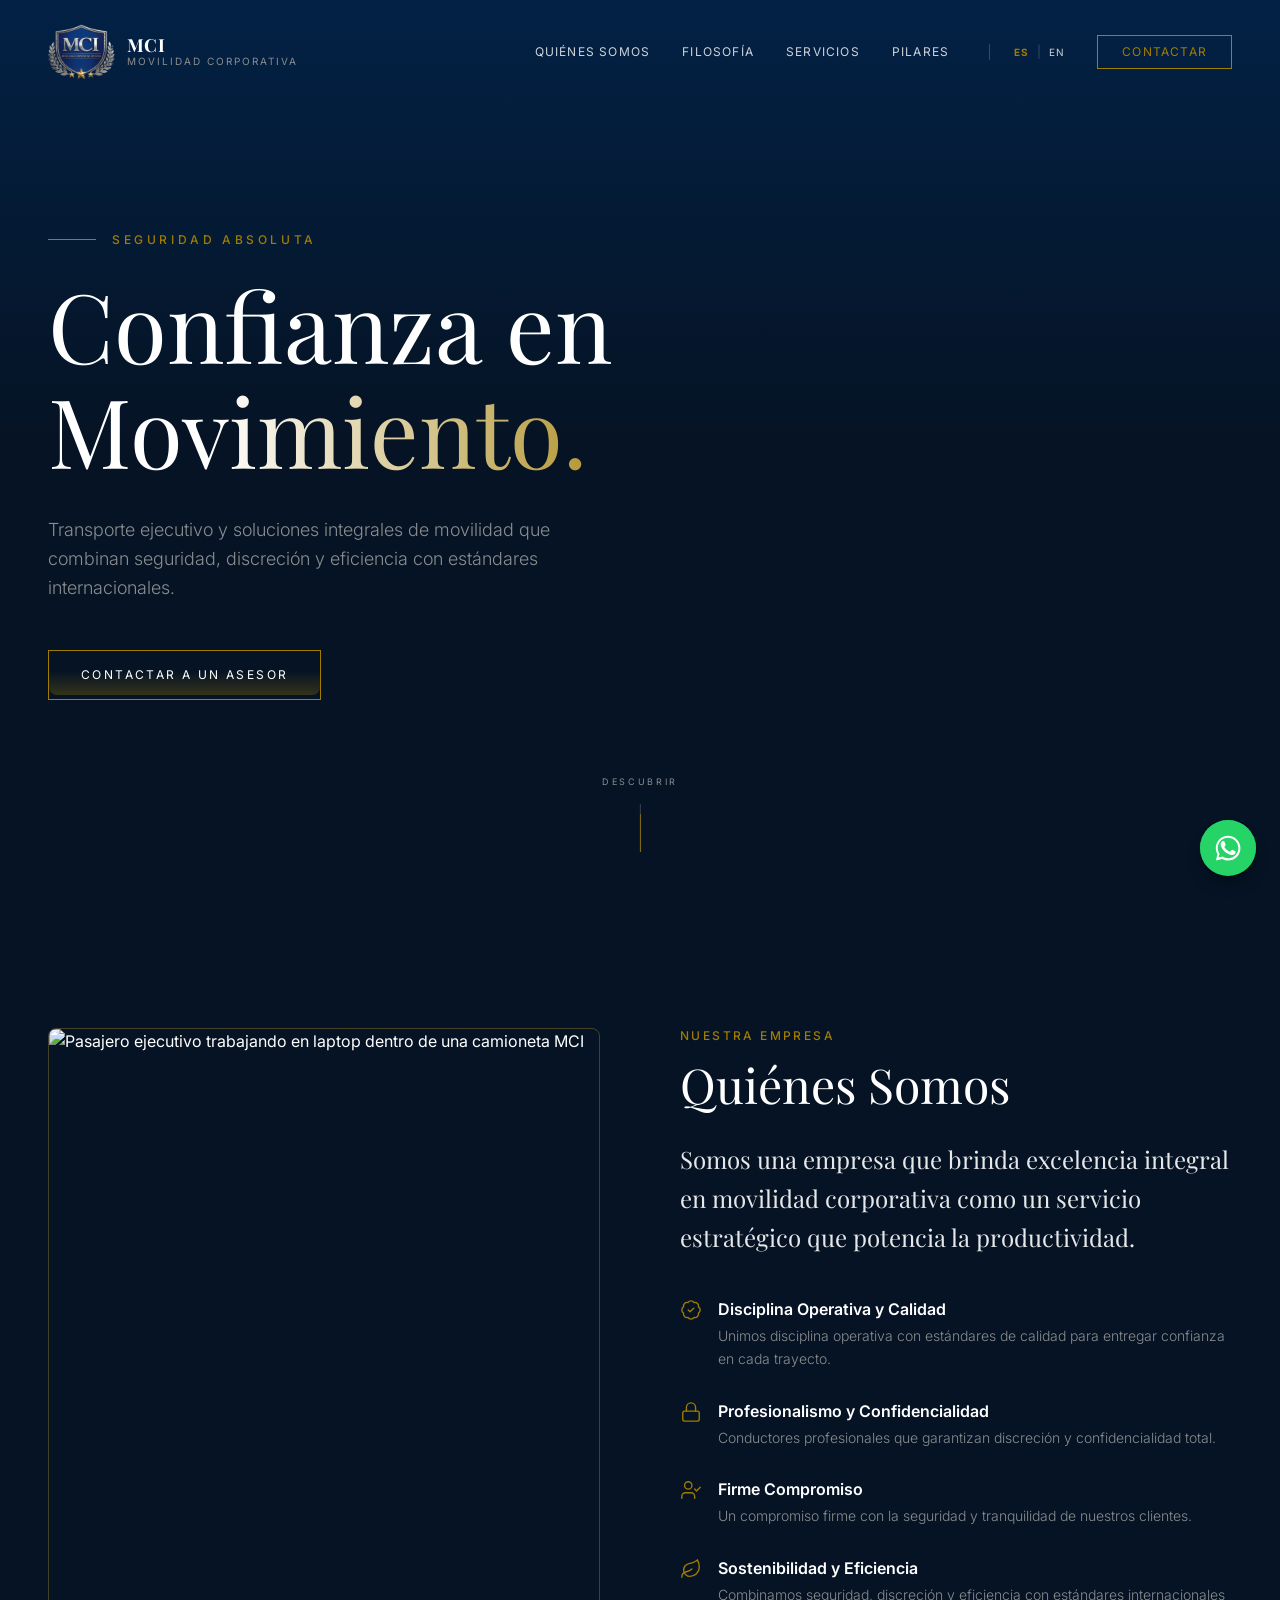
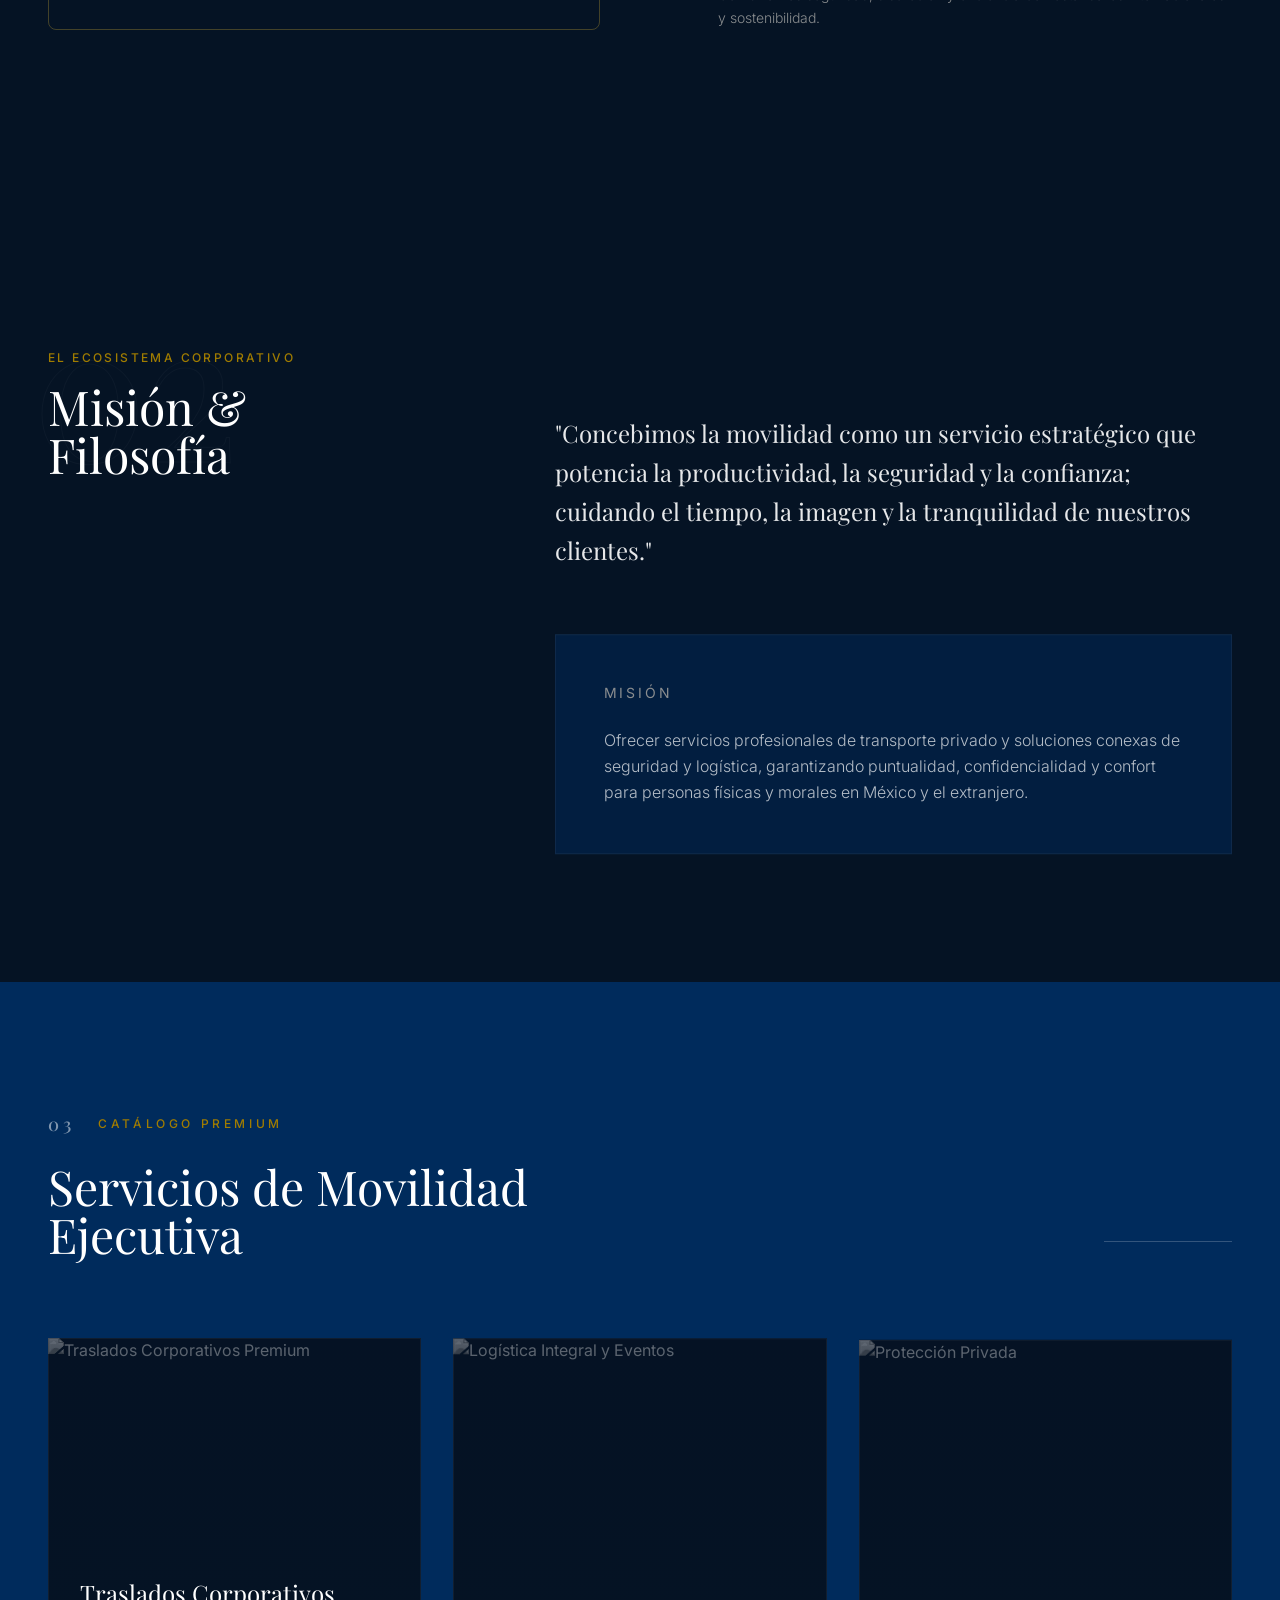
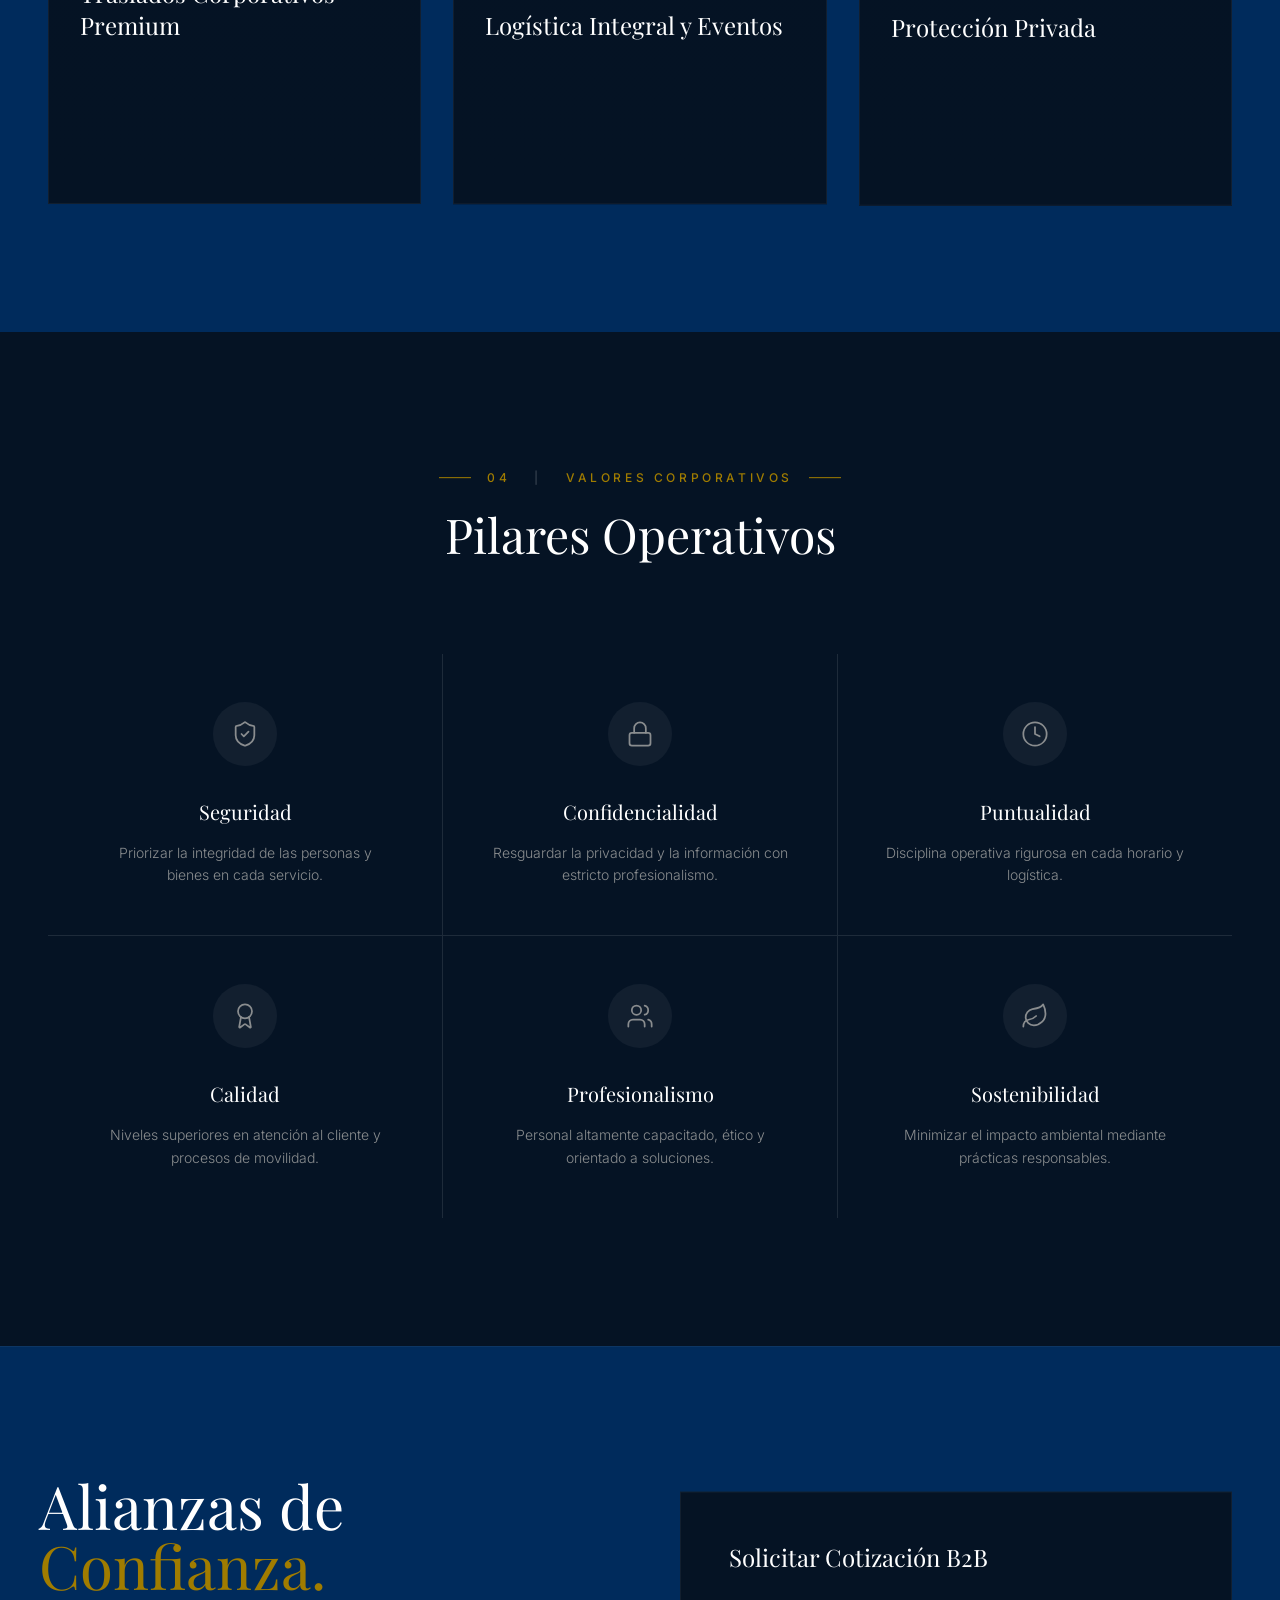
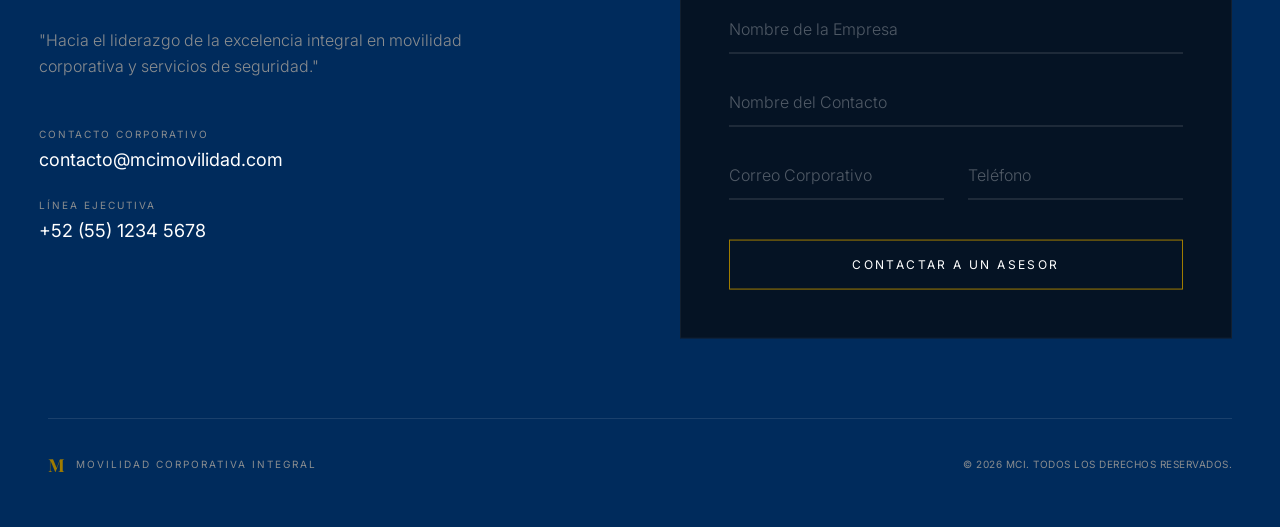
==== commit 1ea522e5: "Restore Who We Are 50/50 layout: executive-passenger image on the left, overline/title/highlight + 4" ====
--- a/propuesta-1/index.html
+++ b/propuesta-1/index.html
@@ -4,8 +4,8 @@
     <meta charset="UTF-8" />
     <meta name="viewport" content="width=device-width, initial-scale=1.0" />
     <title>MCI</title>
-    <script type="module" crossorigin src="./assets/index-Dg7hDDW2.js"></script>
-    <link rel="stylesheet" crossorigin href="./assets/index-BxcENB8E.css">
+    <script type="module" crossorigin src="./assets/index-DxX_bGsZ.js"></script>
+    <link rel="stylesheet" crossorigin href="./assets/index-DNrYnZ5A.css">
   </head>
   <body>
     <div id="root"></div>
--- a/propuesta-1/assets/index-DNrYnZ5A.css
+++ b/propuesta-1/assets/index-DNrYnZ5A.css
@@ -0,0 +1 @@
+@import"https://fonts.googleapis.com/css2?family=Inter:wght@300;400;500;600&family=Playfair+Display:ital,wght@0,400;0,500;0,600;0,700;1,400&display=swap";/*! tailwindcss v4.3.3 | MIT License | https://tailwindcss.com */@layer properties{@supports (((-webkit-hyphens:none)) and (not (margin-trim:inline))) or ((-moz-orient:inline) and (not (color:rgb(from red r g b)))){*,:before,:after,::backdrop{--tw-translate-x:0;--tw-translate-y:0;--tw-translate-z:0;--tw-scale-x:1;--tw-scale-y:1;--tw-scale-z:1;--tw-rotate-x:initial;--tw-rotate-y:initial;--tw-rotate-z:initial;--tw-skew-x:initial;--tw-skew-y:initial;--tw-space-y-reverse:0;--tw-border-style:solid;--tw-gradient-position:initial;--tw-gradient-from:#0000;--tw-gradient-via:#0000;--tw-gradient-to:#0000;--tw-gradient-stops:initial;--tw-gradient-via-stops:initial;--tw-gradient-from-position:0%;--tw-gradient-via-position:50%;--tw-gradient-to-position:100%;--tw-leading:initial;--tw-font-weight:initial;--tw-tracking:initial;--tw-shadow:0 0 #0000;--tw-shadow-color:initial;--tw-shadow-alpha:100%;--tw-inset-shadow:0 0 #0000;--tw-inset-shadow-color:initial;--tw-inset-shadow-alpha:100%;--tw-ring-color:initial;--tw-ring-shadow:0 0 #0000;--tw-inset-ring-color:initial;--tw-inset-ring-shadow:0 0 #0000;--tw-ring-inset:initial;--tw-ring-offset-width:0px;--tw-ring-offset-color:#fff;--tw-ring-offset-shadow:0 0 #0000;--tw-blur:initial;--tw-brightness:initial;--tw-contrast:initial;--tw-grayscale:initial;--tw-hue-rotate:initial;--tw-invert:initial;--tw-opacity:initial;--tw-saturate:initial;--tw-sepia:initial;--tw-drop-shadow:initial;--tw-drop-shadow-color:initial;--tw-drop-shadow-alpha:100%;--tw-drop-shadow-size:initial;--tw-backdrop-blur:initial;--tw-backdrop-brightness:initial;--tw-backdrop-contrast:initial;--tw-backdrop-grayscale:initial;--tw-backdrop-hue-rotate:initial;--tw-backdrop-invert:initial;--tw-backdrop-opacity:initial;--tw-backdrop-saturate:initial;--tw-backdrop-sepia:initial;--tw-duration:initial;--tw-ease:initial}}}@layer theme{:root,:host{--font-sans:"Inter", ui-sans-serif, system-ui, sans-serif;--font-serif:"Playfair Display", ui-serif, Georgia, serif;--font-mono:ui-monospace, SFMono-Regular, Menlo, Monaco, Consolas, "Liberation Mono", "Courier New", monospace;--color-black:#000;--color-white:#fff;--spacing:.25rem;--container-md:28rem;--container-xl:36rem;--container-3xl:48rem;--container-7xl:80rem;--text-xs:.75rem;--text-xs--line-height:calc(1 / .75);--text-sm:.875rem;--text-sm--line-height:calc(1.25 / .875);--text-base:1rem;--text-base--line-height: 1.5 ;--text-lg:1.125rem;--text-lg--line-height:calc(1.75 / 1.125);--text-xl:1.25rem;--text-xl--line-height:calc(1.75 / 1.25);--text-2xl:1.5rem;--text-2xl--line-height:calc(2 / 1.5);--text-3xl:1.875rem;--text-3xl--line-height: 1.2 ;--text-4xl:2.25rem;--text-4xl--line-height:calc(2.5 / 2.25);--text-5xl:3rem;--text-5xl--line-height:1;--text-6xl:3.75rem;--text-6xl--line-height:1;--text-7xl:4.5rem;--text-7xl--line-height:1;--text-8xl:6rem;--text-8xl--line-height:1;--font-weight-light:300;--font-weight-medium:500;--font-weight-semibold:600;--font-weight-bold:700;--tracking-tighter:-.05em;--tracking-wide:.025em;--tracking-wider:.05em;--tracking-widest:.1em;--leading-relaxed:1.625;--radius-sm:.25rem;--radius-lg:.5rem;--ease-out:cubic-bezier(0, 0, .2, 1);--animate-ping:ping 1s cubic-bezier(0, 0, .2, 1) infinite;--blur-md:12px;--blur-xl:24px;--default-transition-duration:.15s;--default-transition-timing-function:cubic-bezier(.4, 0, .2, 1);--default-font-family:var(--font-sans);--default-mono-font-family:var(--font-mono);--color-mci-navy:#002b5c;--color-mci-slate:#8a8d8f;--color-mci-gold:#a07c00;--color-mci-dark:#051324}}@layer base{*,:after,:before,::backdrop{box-sizing:border-box;border:0 solid;margin:0;padding:0}::file-selector-button{box-sizing:border-box;border:0 solid;margin:0;padding:0}html,:host{-webkit-text-size-adjust:100%;-moz-tab-size:4;tab-size:4;line-height:1.5;font-family:var(--default-font-family,-apple-system, BlinkMacSystemFont, "Segoe UI", Roboto, "Helvetica Neue", "Noto Sans", Arial, sans-serif, "Apple Color Emoji", "Segoe UI Emoji", "Segoe UI Symbol", "Noto Color Emoji");font-feature-settings:var(--default-font-feature-settings,normal);font-variation-settings:var(--default-font-variation-settings,normal);-webkit-tap-highlight-color:transparent}hr{height:0;color:inherit;border-top-width:1px}abbr:where([title]){-webkit-text-decoration:underline dotted;text-decoration:underline dotted}h1,h2,h3,h4,h5,h6{font-size:inherit;font-weight:inherit}a{color:inherit;-webkit-text-decoration:inherit;text-decoration:inherit}b,strong{font-weight:bolder}code,kbd,samp,pre{font-family:var(--default-mono-font-family,ui-monospace, SFMono-Regular, Menlo, Monaco, Consolas, "Liberation Mono", "Courier New", monospace);font-feature-settings:var(--default-mono-font-feature-settings,normal);font-variation-settings:var(--default-mono-font-variation-settings,normal);font-size:1em}small{font-size:80%}sub,sup{vertical-align:baseline;font-size:75%;line-height:0;position:relative}sub{bottom:-.25em}sup{top:-.5em}table{text-indent:0;border-color:inherit;border-collapse:collapse}:-moz-focusring:where(:not(iframe)){outline:auto}progress{vertical-align:baseline}summary{display:list-item}ol,ul,menu{list-style:none}img,svg,video,canvas,audio,iframe,embed,object{vertical-align:middle;display:block}img,video{max-width:100%;height:auto}button,input,select,optgroup,textarea{font:inherit;font-feature-settings:inherit;font-variation-settings:inherit;letter-spacing:inherit;color:inherit;opacity:1;background-color:#0000;border-radius:0}::file-selector-button{font:inherit;font-feature-settings:inherit;font-variation-settings:inherit;letter-spacing:inherit;color:inherit;opacity:1;background-color:#0000;border-radius:0}:where(select:is([multiple],[size])) optgroup{font-weight:bolder}:where(select:is([multiple],[size])) optgroup option{padding-inline-start:20px}::file-selector-button{margin-inline-end:4px}::placeholder{opacity:1}@supports (not ((-webkit-appearance:-apple-pay-button))) or (contain-intrinsic-size:1px){::placeholder{color:currentColor}@supports (color:color-mix(in lab,red,red)){::placeholder{color:color-mix(in oklab,currentcolor 50%,transparent)}}}textarea{resize:vertical}::-webkit-search-decoration{-webkit-appearance:none}::-webkit-date-and-time-value{min-height:1lh;text-align:inherit}::-webkit-datetime-edit{display:inline-flex}::-webkit-datetime-edit-fields-wrapper{padding:0}::-webkit-datetime-edit{padding-block:0}::-webkit-datetime-edit-year-field{padding-block:0}::-webkit-datetime-edit-month-field{padding-block:0}::-webkit-datetime-edit-day-field{padding-block:0}::-webkit-datetime-edit-hour-field{padding-block:0}::-webkit-datetime-edit-minute-field{padding-block:0}::-webkit-datetime-edit-second-field{padding-block:0}::-webkit-datetime-edit-millisecond-field{padding-block:0}::-webkit-datetime-edit-meridiem-field{padding-block:0}::-webkit-calendar-picker-indicator{line-height:1}:-moz-ui-invalid{box-shadow:none}button,input:where([type=button],[type=reset],[type=submit]){-webkit-appearance:button;-moz-appearance:button;appearance:button}::file-selector-button{-webkit-appearance:button;-moz-appearance:button;appearance:button}::-webkit-inner-spin-button{height:auto}::-webkit-outer-spin-button{height:auto}[hidden]:where(:not([hidden=until-found])){display:none!important}}@layer components;@layer utilities{.pointer-events-none{pointer-events:none}.absolute{position:absolute}.fixed{position:fixed}.relative{position:relative}.inset-0{top:0;right:0;bottom:0;left:0}.top-0{top:0}.top-1\/2{top:50%}.right-0{right:0}.right-6{right:calc(var(--spacing) * 6)}.bottom-6{bottom:calc(var(--spacing) * 6)}.bottom-12{bottom:calc(var(--spacing) * 12)}.left-0{left:0}.left-1\/2{left:50%}.z-0{z-index:0}.z-10{z-index:10}.z-20{z-index:20}.z-30{z-index:30}.z-40{z-index:40}.z-50{z-index:50}.z-\[60\]{z-index:60}.z-\[70\]{z-index:70}.mx-2{margin-inline:calc(var(--spacing) * 2)}.mx-auto{margin-inline:auto}.-mt-1{margin-top:calc(var(--spacing) * -1)}.mt-0\.5{margin-top:calc(var(--spacing) * .5)}.mt-8{margin-top:calc(var(--spacing) * 8)}.mr-2{margin-right:calc(var(--spacing) * 2)}.mb-1{margin-bottom:var(--spacing)}.mb-4{margin-bottom:calc(var(--spacing) * 4)}.mb-6{margin-bottom:calc(var(--spacing) * 6)}.mb-8{margin-bottom:calc(var(--spacing) * 8)}.mb-10{margin-bottom:calc(var(--spacing) * 10)}.mb-12{margin-bottom:calc(var(--spacing) * 12)}.mb-20{margin-bottom:calc(var(--spacing) * 20)}.mb-24{margin-bottom:calc(var(--spacing) * 24)}.-ml-4{margin-left:calc(var(--spacing) * -4)}.ml-2{margin-left:calc(var(--spacing) * 2)}.block{display:block}.flex{display:flex}.grid{display:grid}.hidden{display:none}.inline-flex{display:inline-flex}.aspect-\[4\/5\]{aspect-ratio:4/5}.h-6{height:calc(var(--spacing) * 6)}.h-8{height:calc(var(--spacing) * 8)}.h-10{height:calc(var(--spacing) * 10)}.h-12{height:calc(var(--spacing) * 12)}.h-14{height:calc(var(--spacing) * 14)}.h-16{height:calc(var(--spacing) * 16)}.h-\[1px\]{height:1px}.h-full{height:100%}.h-screen{height:100vh}.min-h-\[420px\]{min-height:420px}.w-1{width:var(--spacing)}.w-8{width:calc(var(--spacing) * 8)}.w-10{width:calc(var(--spacing) * 10)}.w-12{width:calc(var(--spacing) * 12)}.w-14{width:calc(var(--spacing) * 14)}.w-16{width:calc(var(--spacing) * 16)}.w-32{width:calc(var(--spacing) * 32)}.w-\[1px\]{width:1px}.w-auto{width:auto}.w-full{width:100%}.max-w-3xl{max-width:var(--container-3xl)}.max-w-7xl{max-width:var(--container-7xl)}.max-w-md{max-width:var(--container-md)}.max-w-xl{max-width:var(--container-xl)}.flex-shrink-0{flex-shrink:0}.origin-top{transform-origin:top}.-translate-x-1\/2{--tw-translate-x: -50% ;translate:var(--tw-translate-x) var(--tw-translate-y)}.-translate-y-1\/2{--tw-translate-y: -50% ;translate:var(--tw-translate-x) var(--tw-translate-y)}.translate-y-0{--tw-translate-y:0px;translate:var(--tw-translate-x) var(--tw-translate-y)}.translate-y-full{--tw-translate-y:100%;translate:var(--tw-translate-x) var(--tw-translate-y)}.scale-y-0{--tw-scale-y:0%;scale:var(--tw-scale-x) var(--tw-scale-y)}.transform{transform:var(--tw-rotate-x,) var(--tw-rotate-y,) var(--tw-rotate-z,) var(--tw-skew-x,) var(--tw-skew-y,)}.animate-ping{animation:var(--animate-ping)}.grid-cols-1{grid-template-columns:repeat(1,minmax(0,1fr))}.flex-col{flex-direction:column}.items-center{align-items:center}.items-end{align-items:flex-end}.items-start{align-items:flex-start}.items-stretch{align-items:stretch}.justify-between{justify-content:space-between}.justify-center{justify-content:center}.justify-end{justify-content:flex-end}.gap-2{gap:calc(var(--spacing) * 2)}.gap-3{gap:calc(var(--spacing) * 3)}.gap-4{gap:calc(var(--spacing) * 4)}.gap-6{gap:calc(var(--spacing) * 6)}.gap-7{gap:calc(var(--spacing) * 7)}.gap-8{gap:calc(var(--spacing) * 8)}.gap-16{gap:calc(var(--spacing) * 16)}.gap-20{gap:calc(var(--spacing) * 20)}.gap-\[1px\]{gap:1px}:where(.space-y-6>:not(:last-child)){--tw-space-y-reverse:0;margin-block-start:calc(calc(var(--spacing) * 6) * var(--tw-space-y-reverse));margin-block-end:calc(calc(var(--spacing) * 6) * calc(1 - var(--tw-space-y-reverse)))}.overflow-hidden{overflow:hidden}.rounded-full{border-radius:3.40282e38px}.rounded-lg{border-radius:var(--radius-lg)}.rounded-sm{border-radius:var(--radius-sm)}.border{border-style:var(--tw-border-style);border-width:1px}.border-t{border-top-style:var(--tw-border-style);border-top-width:1px}.border-b{border-bottom-style:var(--tw-border-style);border-bottom-width:1px}.border-l{border-left-style:var(--tw-border-style);border-left-width:1px}.border-mci-gold{border-color:var(--color-mci-gold)}.border-mci-gold\/20{border-color:#a07c0033}@supports (color:color-mix(in lab,red,red)){.border-mci-gold\/20{border-color:color-mix(in oklab,var(--color-mci-gold) 20%,transparent)}}.border-mci-gold\/50{border-color:#a07c0080}@supports (color:color-mix(in lab,red,red)){.border-mci-gold\/50{border-color:color-mix(in oklab,var(--color-mci-gold) 50%,transparent)}}.border-transparent{border-color:#0000}.border-white\/5{border-color:#ffffff0d}@supports (color:color-mix(in lab,red,red)){.border-white\/5{border-color:color-mix(in oklab,var(--color-white) 5%,transparent)}}.border-white\/10{border-color:#ffffff1a}@supports (color:color-mix(in lab,red,red)){.border-white\/10{border-color:color-mix(in oklab,var(--color-white) 10%,transparent)}}.border-white\/20{border-color:#fff3}@supports (color:color-mix(in lab,red,red)){.border-white\/20{border-color:color-mix(in oklab,var(--color-white) 20%,transparent)}}.bg-\[\#25D366\]{background-color:#25d366}.bg-mci-dark{background-color:var(--color-mci-dark)}.bg-mci-dark\/40{background-color:#05132466}@supports (color:color-mix(in lab,red,red)){.bg-mci-dark\/40{background-color:color-mix(in oklab,var(--color-mci-dark) 40%,transparent)}}.bg-mci-dark\/95{background-color:#051324f2}@supports (color:color-mix(in lab,red,red)){.bg-mci-dark\/95{background-color:color-mix(in oklab,var(--color-mci-dark) 95%,transparent)}}.bg-mci-gold{background-color:var(--color-mci-gold)}.bg-mci-navy{background-color:var(--color-mci-navy)}.bg-mci-navy\/50{background-color:#002b5c80}@supports (color:color-mix(in lab,red,red)){.bg-mci-navy\/50{background-color:color-mix(in oklab,var(--color-mci-navy) 50%,transparent)}}.bg-mci-navy\/90{background-color:#002b5ce6}@supports (color:color-mix(in lab,red,red)){.bg-mci-navy\/90{background-color:color-mix(in oklab,var(--color-mci-navy) 90%,transparent)}}.bg-transparent{background-color:#0000}.bg-white\/5{background-color:#ffffff0d}@supports (color:color-mix(in lab,red,red)){.bg-white\/5{background-color:color-mix(in oklab,var(--color-white) 5%,transparent)}}.bg-white\/10{background-color:#ffffff1a}@supports (color:color-mix(in lab,red,red)){.bg-white\/10{background-color:color-mix(in oklab,var(--color-white) 10%,transparent)}}.bg-white\/20{background-color:#fff3}@supports (color:color-mix(in lab,red,red)){.bg-white\/20{background-color:color-mix(in oklab,var(--color-white) 20%,transparent)}}.bg-gradient-to-b{--tw-gradient-position:to bottom in oklab;background-image:linear-gradient(var(--tw-gradient-stops))}.bg-gradient-to-t{--tw-gradient-position:to top in oklab;background-image:linear-gradient(var(--tw-gradient-stops))}.bg-\[radial-gradient\(ellipse_at_center\,_var\(--tw-gradient-stops\)\)\]{background-image:radial-gradient(ellipse at center,var(--tw-gradient-stops))}.from-mci-dark{--tw-gradient-from:var(--color-mci-dark);--tw-gradient-stops:var(--tw-gradient-via-stops,var(--tw-gradient-position), var(--tw-gradient-from) var(--tw-gradient-from-position), var(--tw-gradient-to) var(--tw-gradient-to-position))}.from-mci-navy\/60{--tw-gradient-from:#002b5c99}@supports (color:color-mix(in lab,red,red)){.from-mci-navy\/60{--tw-gradient-from:color-mix(in oklab, var(--color-mci-navy) 60%, transparent)}}.from-mci-navy\/60{--tw-gradient-stops:var(--tw-gradient-via-stops,var(--tw-gradient-position), var(--tw-gradient-from) var(--tw-gradient-from-position), var(--tw-gradient-to) var(--tw-gradient-to-position))}.from-transparent{--tw-gradient-from:transparent;--tw-gradient-stops:var(--tw-gradient-via-stops,var(--tw-gradient-position), var(--tw-gradient-from) var(--tw-gradient-from-position), var(--tw-gradient-to) var(--tw-gradient-to-position))}.via-mci-dark\/40{--tw-gradient-via:#05132466}@supports (color:color-mix(in lab,red,red)){.via-mci-dark\/40{--tw-gradient-via:color-mix(in oklab, var(--color-mci-dark) 40%, transparent)}}.via-mci-dark\/40{--tw-gradient-via-stops:var(--tw-gradient-position), var(--tw-gradient-from) var(--tw-gradient-from-position), var(--tw-gradient-via) var(--tw-gradient-via-position), var(--tw-gradient-to) var(--tw-gradient-to-position);--tw-gradient-stops:var(--tw-gradient-via-stops)}.via-mci-dark\/80{--tw-gradient-via:#051324cc}@supports (color:color-mix(in lab,red,red)){.via-mci-dark\/80{--tw-gradient-via:color-mix(in oklab, var(--color-mci-dark) 80%, transparent)}}.via-mci-dark\/80{--tw-gradient-via-stops:var(--tw-gradient-position), var(--tw-gradient-from) var(--tw-gradient-from-position), var(--tw-gradient-via) var(--tw-gradient-via-position), var(--tw-gradient-to) var(--tw-gradient-to-position);--tw-gradient-stops:var(--tw-gradient-via-stops)}.via-transparent{--tw-gradient-via:transparent;--tw-gradient-via-stops:var(--tw-gradient-position), var(--tw-gradient-from) var(--tw-gradient-from-position), var(--tw-gradient-via) var(--tw-gradient-via-position), var(--tw-gradient-to) var(--tw-gradient-to-position);--tw-gradient-stops:var(--tw-gradient-via-stops)}.to-mci-dark{--tw-gradient-to:var(--color-mci-dark);--tw-gradient-stops:var(--tw-gradient-via-stops,var(--tw-gradient-position), var(--tw-gradient-from) var(--tw-gradient-from-position), var(--tw-gradient-to) var(--tw-gradient-to-position))}.to-mci-dark\/90{--tw-gradient-to:#051324e6}@supports (color:color-mix(in lab,red,red)){.to-mci-dark\/90{--tw-gradient-to:color-mix(in oklab, var(--color-mci-dark) 90%, transparent)}}.to-mci-dark\/90{--tw-gradient-stops:var(--tw-gradient-via-stops,var(--tw-gradient-position), var(--tw-gradient-from) var(--tw-gradient-from-position), var(--tw-gradient-to) var(--tw-gradient-to-position))}.to-mci-gold{--tw-gradient-to:var(--color-mci-gold);--tw-gradient-stops:var(--tw-gradient-via-stops,var(--tw-gradient-position), var(--tw-gradient-from) var(--tw-gradient-from-position), var(--tw-gradient-to) var(--tw-gradient-to-position))}.to-transparent{--tw-gradient-to:transparent;--tw-gradient-stops:var(--tw-gradient-via-stops,var(--tw-gradient-position), var(--tw-gradient-from) var(--tw-gradient-from-position), var(--tw-gradient-to) var(--tw-gradient-to-position))}.bg-cover{background-size:cover}.bg-center{background-position:50%}.bg-no-repeat{background-repeat:no-repeat}.object-cover{object-fit:cover}.p-8{padding:calc(var(--spacing) * 8)}.p-12{padding:calc(var(--spacing) * 12)}.px-6{padding-inline:calc(var(--spacing) * 6)}.px-8{padding-inline:calc(var(--spacing) * 8)}.py-2{padding-block:calc(var(--spacing) * 2)}.py-3{padding-block:calc(var(--spacing) * 3)}.py-4{padding-block:calc(var(--spacing) * 4)}.py-6{padding-block:calc(var(--spacing) * 6)}.py-32{padding-block:calc(var(--spacing) * 32)}.pt-4{padding-top:calc(var(--spacing) * 4)}.pt-8{padding-top:calc(var(--spacing) * 8)}.pt-32{padding-top:calc(var(--spacing) * 32)}.pb-12{padding-bottom:calc(var(--spacing) * 12)}.pb-24{padding-bottom:calc(var(--spacing) * 24)}.pl-6{padding-left:calc(var(--spacing) * 6)}.text-center{text-align:center}.font-sans{font-family:var(--font-sans)}.font-serif{font-family:var(--font-serif)}.text-2xl{font-size:var(--text-2xl);line-height:var(--tw-leading,var(--text-2xl--line-height))}.text-4xl{font-size:var(--text-4xl);line-height:var(--tw-leading,var(--text-4xl--line-height))}.text-5xl{font-size:var(--text-5xl);line-height:var(--tw-leading,var(--text-5xl--line-height))}.text-base{font-size:var(--text-base);line-height:var(--tw-leading,var(--text-base--line-height))}.text-lg{font-size:var(--text-lg);line-height:var(--tw-leading,var(--text-lg--line-height))}.text-sm{font-size:var(--text-sm);line-height:var(--tw-leading,var(--text-sm--line-height))}.text-xl{font-size:var(--text-xl);line-height:var(--tw-leading,var(--text-xl--line-height))}.text-xs{font-size:var(--text-xs);line-height:var(--tw-leading,var(--text-xs--line-height))}.text-\[9px\]{font-size:9px}.text-\[10px\]{font-size:10px}.text-\[12rem\]{font-size:12rem}.leading-\[1\.1\]{--tw-leading:1.1;line-height:1.1}.leading-none{--tw-leading:1;line-height:1}.leading-relaxed{--tw-leading:var(--leading-relaxed);line-height:var(--leading-relaxed)}.font-bold{--tw-font-weight:var(--font-weight-bold);font-weight:var(--font-weight-bold)}.font-light{--tw-font-weight:var(--font-weight-light);font-weight:var(--font-weight-light)}.font-medium{--tw-font-weight:var(--font-weight-medium);font-weight:var(--font-weight-medium)}.font-semibold{--tw-font-weight:var(--font-weight-semibold);font-weight:var(--font-weight-semibold)}.tracking-\[0\.2em\]{--tw-tracking:.2em;letter-spacing:.2em}.tracking-\[0\.3em\]{--tw-tracking:.3em;letter-spacing:.3em}.tracking-tighter{--tw-tracking:var(--tracking-tighter);letter-spacing:var(--tracking-tighter)}.tracking-wide{--tw-tracking:var(--tracking-wide);letter-spacing:var(--tracking-wide)}.tracking-wider{--tw-tracking:var(--tracking-wider);letter-spacing:var(--tracking-wider)}.tracking-widest{--tw-tracking:var(--tracking-widest);letter-spacing:var(--tracking-widest)}.text-mci-gold{color:var(--color-mci-gold)}.text-mci-gold\/50{color:#a07c0080}@supports (color:color-mix(in lab,red,red)){.text-mci-gold\/50{color:color-mix(in oklab,var(--color-mci-gold) 50%,transparent)}}.text-mci-slate{color:var(--color-mci-slate)}.text-white{color:var(--color-white)}.text-white\/20{color:#fff3}@supports (color:color-mix(in lab,red,red)){.text-white\/20{color:color-mix(in oklab,var(--color-white) 20%,transparent)}}.text-white\/70{color:#ffffffb3}@supports (color:color-mix(in lab,red,red)){.text-white\/70{color:color-mix(in oklab,var(--color-white) 70%,transparent)}}.text-white\/80{color:#fffc}@supports (color:color-mix(in lab,red,red)){.text-white\/80{color:color-mix(in oklab,var(--color-white) 80%,transparent)}}.text-white\/90{color:#ffffffe6}@supports (color:color-mix(in lab,red,red)){.text-white\/90{color:color-mix(in oklab,var(--color-white) 90%,transparent)}}.uppercase{text-transform:uppercase}.antialiased{-webkit-font-smoothing:antialiased;-moz-osx-font-smoothing:grayscale}.opacity-30{opacity:.3}.opacity-50{opacity:.5}.opacity-60{opacity:.6}.opacity-75{opacity:.75}.opacity-100{opacity:1}.shadow-lg{--tw-shadow:0 10px 15px -3px var(--tw-shadow-color,#0000001a), 0 4px 6px -4px var(--tw-shadow-color,#0000001a);box-shadow:var(--tw-inset-shadow),var(--tw-inset-ring-shadow),var(--tw-ring-offset-shadow),var(--tw-ring-shadow),var(--tw-shadow)}.shadow-black\/30{--tw-shadow-color:#0000004d}@supports (color:color-mix(in lab,red,red)){.shadow-black\/30{--tw-shadow-color:color-mix(in oklab, color-mix(in oklab, var(--color-black) 30%, transparent) var(--tw-shadow-alpha), transparent)}}.grayscale{--tw-grayscale:grayscale(100%);filter:var(--tw-blur,) var(--tw-brightness,) var(--tw-contrast,) var(--tw-grayscale,) var(--tw-hue-rotate,) var(--tw-invert,) var(--tw-saturate,) var(--tw-sepia,) var(--tw-drop-shadow,)}.backdrop-blur-md{--tw-backdrop-blur:blur(var(--blur-md));-webkit-backdrop-filter:var(--tw-backdrop-blur,) var(--tw-backdrop-brightness,) var(--tw-backdrop-contrast,) var(--tw-backdrop-grayscale,) var(--tw-backdrop-hue-rotate,) var(--tw-backdrop-invert,) var(--tw-backdrop-opacity,) var(--tw-backdrop-saturate,) var(--tw-backdrop-sepia,);backdrop-filter:var(--tw-backdrop-blur,) var(--tw-backdrop-brightness,) var(--tw-backdrop-contrast,) var(--tw-backdrop-grayscale,) var(--tw-backdrop-hue-rotate,) var(--tw-backdrop-invert,) var(--tw-backdrop-opacity,) var(--tw-backdrop-saturate,) var(--tw-backdrop-sepia,)}.backdrop-blur-xl{--tw-backdrop-blur:blur(var(--blur-xl));-webkit-backdrop-filter:var(--tw-backdrop-blur,) var(--tw-backdrop-brightness,) var(--tw-backdrop-contrast,) var(--tw-backdrop-grayscale,) var(--tw-backdrop-hue-rotate,) var(--tw-backdrop-invert,) var(--tw-backdrop-opacity,) var(--tw-backdrop-saturate,) var(--tw-backdrop-sepia,);backdrop-filter:var(--tw-backdrop-blur,) var(--tw-backdrop-brightness,) var(--tw-backdrop-contrast,) var(--tw-backdrop-grayscale,) var(--tw-backdrop-hue-rotate,) var(--tw-backdrop-invert,) var(--tw-backdrop-opacity,) var(--tw-backdrop-saturate,) var(--tw-backdrop-sepia,)}.transition{transition-property:color,background-color,border-color,outline-color,text-decoration-color,fill,stroke,--tw-gradient-from,--tw-gradient-via,--tw-gradient-to,opacity,box-shadow,transform,translate,scale,rotate,filter,-webkit-backdrop-filter,backdrop-filter,display,content-visibility,overlay,pointer-events;transition-timing-function:var(--tw-ease,var(--default-transition-timing-function));transition-duration:var(--tw-duration,var(--default-transition-duration))}.transition-all{transition-property:all;transition-timing-function:var(--tw-ease,var(--default-transition-timing-function));transition-duration:var(--tw-duration,var(--default-transition-duration))}.transition-colors{transition-property:color,background-color,border-color,outline-color,text-decoration-color,fill,stroke,--tw-gradient-from,--tw-gradient-via,--tw-gradient-to;transition-timing-function:var(--tw-ease,var(--default-transition-timing-function));transition-duration:var(--tw-duration,var(--default-transition-duration))}.transition-opacity{transition-property:opacity;transition-timing-function:var(--tw-ease,var(--default-transition-timing-function));transition-duration:var(--tw-duration,var(--default-transition-duration))}.transition-shadow{transition-property:box-shadow;transition-timing-function:var(--tw-ease,var(--default-transition-timing-function));transition-duration:var(--tw-duration,var(--default-transition-duration))}.transition-transform{transition-property:transform,translate,scale,rotate;transition-timing-function:var(--tw-ease,var(--default-transition-timing-function));transition-duration:var(--tw-duration,var(--default-transition-duration))}.delay-100{transition-delay:.1s}.delay-200{transition-delay:.2s}.duration-300{--tw-duration:.3s;transition-duration:.3s}.duration-400{--tw-duration:.4s;transition-duration:.4s}.duration-500{--tw-duration:.5s;transition-duration:.5s}.duration-700{--tw-duration:.7s;transition-duration:.7s}.duration-1000{--tw-duration:1s;transition-duration:1s}.ease-out{--tw-ease:var(--ease-out);transition-timing-function:var(--ease-out)}@media(hover:hover){.group-hover\:translate-y-0:is(:where(.group):hover *){--tw-translate-y:0px;translate:var(--tw-translate-x) var(--tw-translate-y)}.group-hover\:scale-105:is(:where(.group):hover *){--tw-scale-x:105%;--tw-scale-y:105%;--tw-scale-z:105%;scale:var(--tw-scale-x) var(--tw-scale-y)}.group-hover\:scale-110:is(:where(.group):hover *){--tw-scale-x:110%;--tw-scale-y:110%;--tw-scale-z:110%;scale:var(--tw-scale-x) var(--tw-scale-y)}.group-hover\:scale-y-100:is(:where(.group):hover *){--tw-scale-y:100%;scale:var(--tw-scale-x) var(--tw-scale-y)}.group-hover\:border-mci-gold\/20:is(:where(.group):hover *){border-color:#a07c0033}@supports (color:color-mix(in lab,red,red)){.group-hover\:border-mci-gold\/20:is(:where(.group):hover *){border-color:color-mix(in oklab,var(--color-mci-gold) 20%,transparent)}}.group-hover\:border-mci-gold\/30:is(:where(.group):hover *){border-color:#a07c004d}@supports (color:color-mix(in lab,red,red)){.group-hover\:border-mci-gold\/30:is(:where(.group):hover *){border-color:color-mix(in oklab,var(--color-mci-gold) 30%,transparent)}}.group-hover\:bg-mci-gold\/10:is(:where(.group):hover *){background-color:#a07c001a}@supports (color:color-mix(in lab,red,red)){.group-hover\:bg-mci-gold\/10:is(:where(.group):hover *){background-color:color-mix(in oklab,var(--color-mci-gold) 10%,transparent)}}.group-hover\:bg-transparent:is(:where(.group):hover *){background-color:#0000}.group-hover\:text-mci-gold:is(:where(.group):hover *){color:var(--color-mci-gold)}.group-hover\:opacity-100:is(:where(.group):hover *){opacity:1}.group-hover\:grayscale-0:is(:where(.group):hover *){--tw-grayscale:grayscale(0%);filter:var(--tw-blur,) var(--tw-brightness,) var(--tw-contrast,) var(--tw-grayscale,) var(--tw-hue-rotate,) var(--tw-invert,) var(--tw-saturate,) var(--tw-sepia,) var(--tw-drop-shadow,)}}.selection\:bg-mci-gold ::selection{background-color:var(--color-mci-gold)}.selection\:bg-mci-gold::selection{background-color:var(--color-mci-gold)}.selection\:text-mci-navy ::selection{color:var(--color-mci-navy)}.selection\:text-mci-navy::selection{color:var(--color-mci-navy)}.placeholder\:text-white\/30::placeholder{color:#ffffff4d}@supports (color:color-mix(in lab,red,red)){.placeholder\:text-white\/30::placeholder{color:color-mix(in oklab,var(--color-white) 30%,transparent)}}@media(hover:hover){.hover\:border-mci-gold\/30:hover{border-color:#a07c004d}@supports (color:color-mix(in lab,red,red)){.hover\:border-mci-gold\/30:hover{border-color:color-mix(in oklab,var(--color-mci-gold) 30%,transparent)}}.hover\:bg-mci-gold:hover{background-color:var(--color-mci-gold)}.hover\:bg-mci-navy:hover{background-color:var(--color-mci-navy)}.hover\:text-mci-gold:hover{color:var(--color-mci-gold)}.hover\:text-mci-navy:hover{color:var(--color-mci-navy)}.hover\:text-white:hover{color:var(--color-white)}.hover\:shadow-xl:hover{--tw-shadow:0 20px 25px -5px var(--tw-shadow-color,#0000001a), 0 8px 10px -6px var(--tw-shadow-color,#0000001a);box-shadow:var(--tw-inset-shadow),var(--tw-inset-ring-shadow),var(--tw-ring-offset-shadow),var(--tw-ring-shadow),var(--tw-shadow)}}.focus\:border-mci-gold:focus{border-color:var(--color-mci-gold)}.focus\:outline-none:focus{--tw-outline-style:none;outline-style:none}@media(min-width:40rem){.sm\:block{display:block}.sm\:text-3xl{font-size:var(--text-3xl);line-height:var(--tw-leading,var(--text-3xl--line-height))}}@media(min-width:48rem){.md\:block{display:block}.md\:flex{display:flex}.md\:hidden{display:none}.md\:translate-y-8{--tw-translate-y:calc(var(--spacing) * 8);translate:var(--tw-translate-x) var(--tw-translate-y)}.md\:grid-cols-2{grid-template-columns:repeat(2,minmax(0,1fr))}.md\:grid-cols-3{grid-template-columns:repeat(3,minmax(0,1fr))}.md\:flex-row{flex-direction:row}.md\:p-12{padding:calc(var(--spacing) * 12)}.md\:px-12{padding-inline:calc(var(--spacing) * 12)}.md\:text-2xl{font-size:var(--text-2xl);line-height:var(--tw-leading,var(--text-2xl--line-height))}.md\:text-5xl{font-size:var(--text-5xl);line-height:var(--tw-leading,var(--text-5xl--line-height))}.md\:text-6xl{font-size:var(--text-6xl);line-height:var(--tw-leading,var(--text-6xl--line-height))}.md\:text-7xl{font-size:var(--text-7xl);line-height:var(--tw-leading,var(--text-7xl--line-height))}.md\:text-base{font-size:var(--text-base);line-height:var(--tw-leading,var(--text-base--line-height))}.md\:opacity-0{opacity:0}@media(hover:hover){.md\:group-hover\:translate-y-0:is(:where(.group):hover *){--tw-translate-y:0px;translate:var(--tw-translate-x) var(--tw-translate-y)}.md\:group-hover\:opacity-100:is(:where(.group):hover *){opacity:1}}}@media(min-width:64rem){.lg\:col-span-5{grid-column:span 5/span 5}.lg\:col-span-7{grid-column:span 7/span 7}.lg\:min-h-0{min-height:0}.lg\:grid-cols-2{grid-template-columns:repeat(2,minmax(0,1fr))}.lg\:grid-cols-3{grid-template-columns:repeat(3,minmax(0,1fr))}.lg\:grid-cols-12{grid-template-columns:repeat(12,minmax(0,1fr))}.lg\:gap-8{gap:calc(var(--spacing) * 8)}.lg\:gap-20{gap:calc(var(--spacing) * 20)}.lg\:pt-32{padding-top:calc(var(--spacing) * 32)}.lg\:text-8xl{font-size:var(--text-8xl);line-height:var(--tw-leading,var(--text-8xl--line-height))}.lg\:text-lg{font-size:var(--text-lg);line-height:var(--tw-leading,var(--text-lg--line-height))}}}body{background-color:var(--color-mci-dark);color:#fff;overflow-x:hidden}::selection{background-color:var(--color-mci-gold);color:var(--color-mci-navy)}.text-stroke{-webkit-text-stroke:1px #ffffff1a;color:#0000}@keyframes gold-shimmer{0%{background-position:0%}to{background-position:200%}}.text-gold-shimmer{background-image:linear-gradient(90deg,#fff 0%,#fff 30%,var(--color-mci-gold) 50%,#fff 70%,#fff 100%);color:#0000;background-size:220%;-webkit-background-clip:text;background-clip:text;animation:5s linear infinite gold-shimmer}@property --tw-translate-x{syntax:"*";inherits:false;initial-value:0}@property --tw-translate-y{syntax:"*";inherits:false;initial-value:0}@property --tw-translate-z{syntax:"*";inherits:false;initial-value:0}@property --tw-scale-x{syntax:"*";inherits:false;initial-value:1}@property --tw-scale-y{syntax:"*";inherits:false;initial-value:1}@property --tw-scale-z{syntax:"*";inherits:false;initial-value:1}@property --tw-rotate-x{syntax:"*";inherits:false}@property --tw-rotate-y{syntax:"*";inherits:false}@property --tw-rotate-z{syntax:"*";inherits:false}@property --tw-skew-x{syntax:"*";inherits:false}@property --tw-skew-y{syntax:"*";inherits:false}@property --tw-space-y-reverse{syntax:"*";inherits:false;initial-value:0}@property --tw-border-style{syntax:"*";inherits:false;initial-value:solid}@property --tw-gradient-position{syntax:"*";inherits:false}@property --tw-gradient-from{syntax:"<color>";inherits:false;initial-value:#0000}@property --tw-gradient-via{syntax:"<color>";inherits:false;initial-value:#0000}@property --tw-gradient-to{syntax:"<color>";inherits:false;initial-value:#0000}@property --tw-gradient-stops{syntax:"*";inherits:false}@property --tw-gradient-via-stops{syntax:"*";inherits:false}@property --tw-gradient-from-position{syntax:"<length-percentage>";inherits:false;initial-value:0%}@property --tw-gradient-via-position{syntax:"<length-percentage>";inherits:false;initial-value:50%}@property --tw-gradient-to-position{syntax:"<length-percentage>";inherits:false;initial-value:100%}@property --tw-leading{syntax:"*";inherits:false}@property --tw-font-weight{syntax:"*";inherits:false}@property --tw-tracking{syntax:"*";inherits:false}@property --tw-shadow{syntax:"*";inherits:false;initial-value:0 0 #0000}@property --tw-shadow-color{syntax:"*";inherits:false}@property --tw-shadow-alpha{syntax:"<percentage>";inherits:false;initial-value:100%}@property --tw-inset-shadow{syntax:"*";inherits:false;initial-value:0 0 #0000}@property --tw-inset-shadow-color{syntax:"*";inherits:false}@property --tw-inset-shadow-alpha{syntax:"<percentage>";inherits:false;initial-value:100%}@property --tw-ring-color{syntax:"*";inherits:false}@property --tw-ring-shadow{syntax:"*";inherits:false;initial-value:0 0 #0000}@property --tw-inset-ring-color{syntax:"*";inherits:false}@property --tw-inset-ring-shadow{syntax:"*";inherits:false;initial-value:0 0 #0000}@property --tw-ring-inset{syntax:"*";inherits:false}@property --tw-ring-offset-width{syntax:"<length>";inherits:false;initial-value:0}@property --tw-ring-offset-color{syntax:"*";inherits:false;initial-value:#fff}@property --tw-ring-offset-shadow{syntax:"*";inherits:false;initial-value:0 0 #0000}@property --tw-blur{syntax:"*";inherits:false}@property --tw-brightness{syntax:"*";inherits:false}@property --tw-contrast{syntax:"*";inherits:false}@property --tw-grayscale{syntax:"*";inherits:false}@property --tw-hue-rotate{syntax:"*";inherits:false}@property --tw-invert{syntax:"*";inherits:false}@property --tw-opacity{syntax:"*";inherits:false}@property --tw-saturate{syntax:"*";inherits:false}@property --tw-sepia{syntax:"*";inherits:false}@property --tw-drop-shadow{syntax:"*";inherits:false}@property --tw-drop-shadow-color{syntax:"*";inherits:false}@property --tw-drop-shadow-alpha{syntax:"<percentage>";inherits:false;initial-value:100%}@property --tw-drop-shadow-size{syntax:"*";inherits:false}@property --tw-backdrop-blur{syntax:"*";inherits:false}@property --tw-backdrop-brightness{syntax:"*";inherits:false}@property --tw-backdrop-contrast{syntax:"*";inherits:false}@property --tw-backdrop-grayscale{syntax:"*";inherits:false}@property --tw-backdrop-hue-rotate{syntax:"*";inherits:false}@property --tw-backdrop-invert{syntax:"*";inherits:false}@property --tw-backdrop-opacity{syntax:"*";inherits:false}@property --tw-backdrop-saturate{syntax:"*";inherits:false}@property --tw-backdrop-sepia{syntax:"*";inherits:false}@property --tw-duration{syntax:"*";inherits:false}@property --tw-ease{syntax:"*";inherits:false}@keyframes ping{75%,to{opacity:0;transform:scale(2)}}
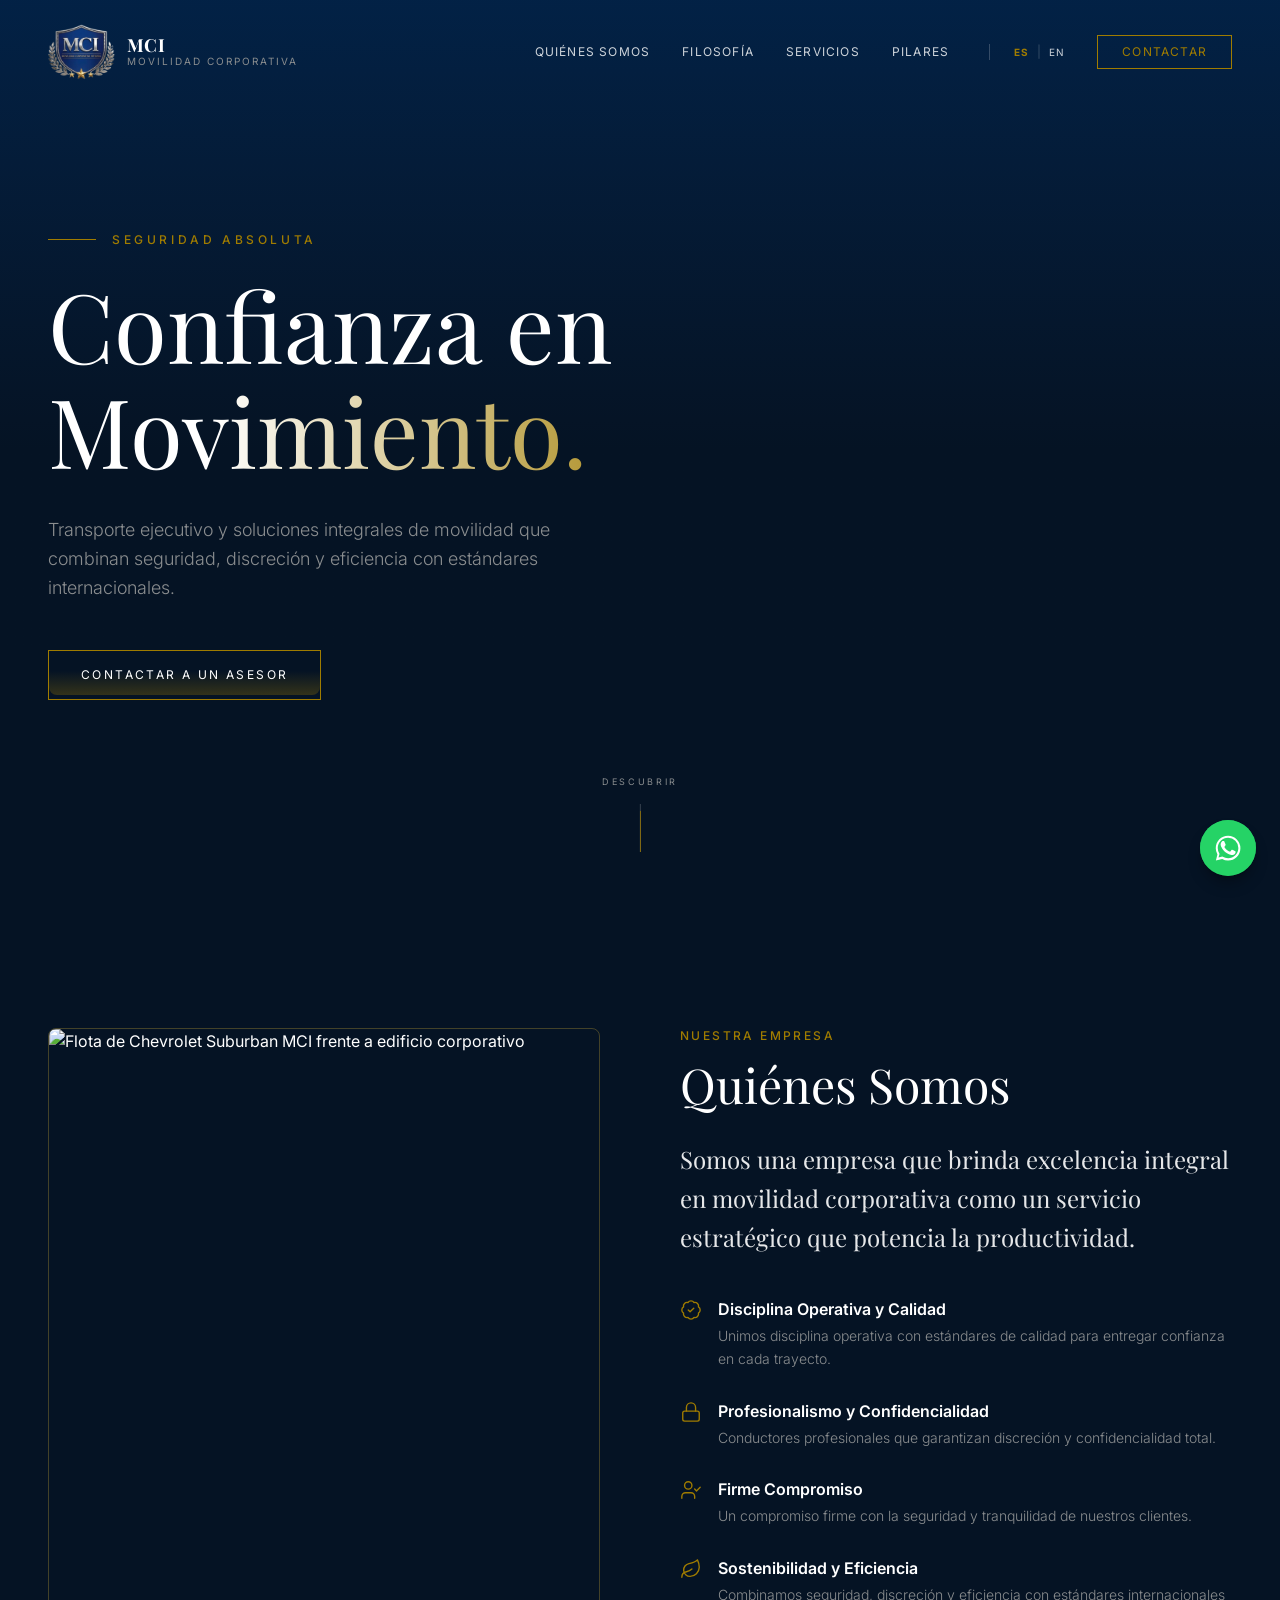
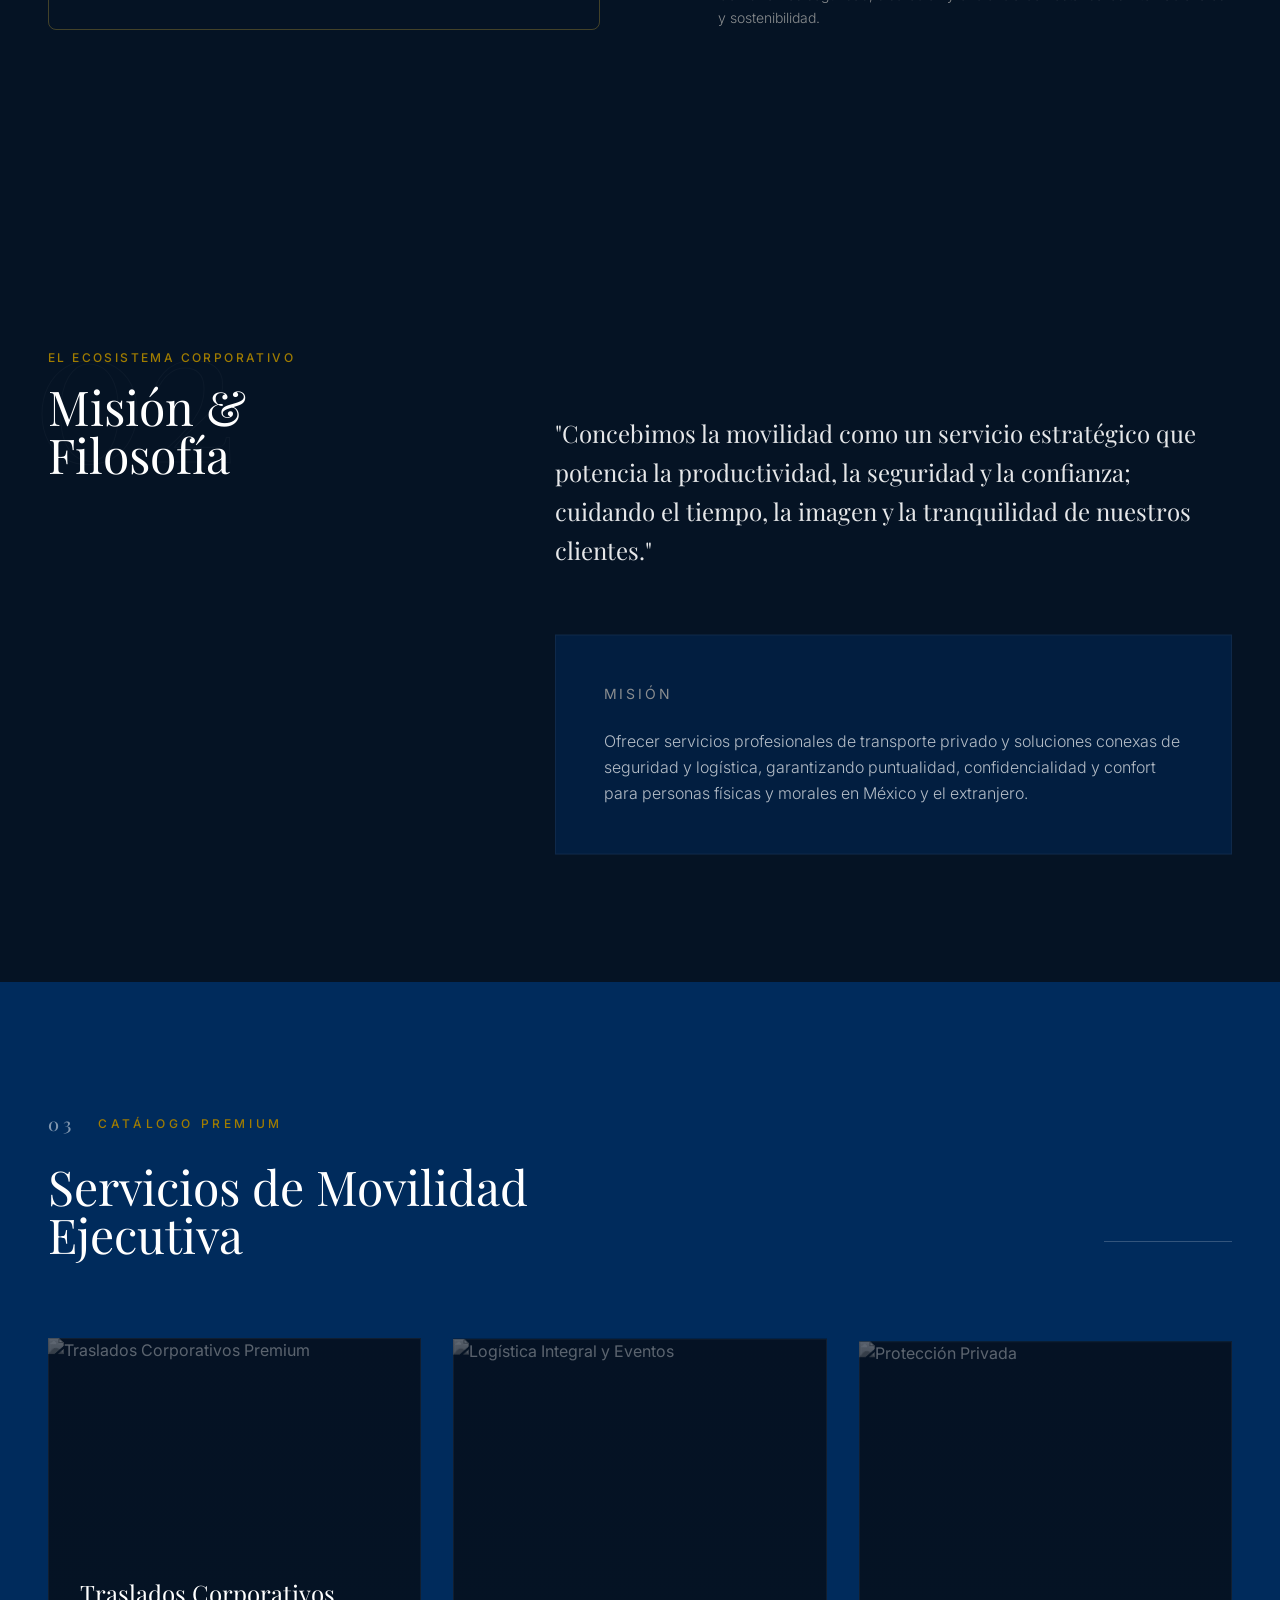
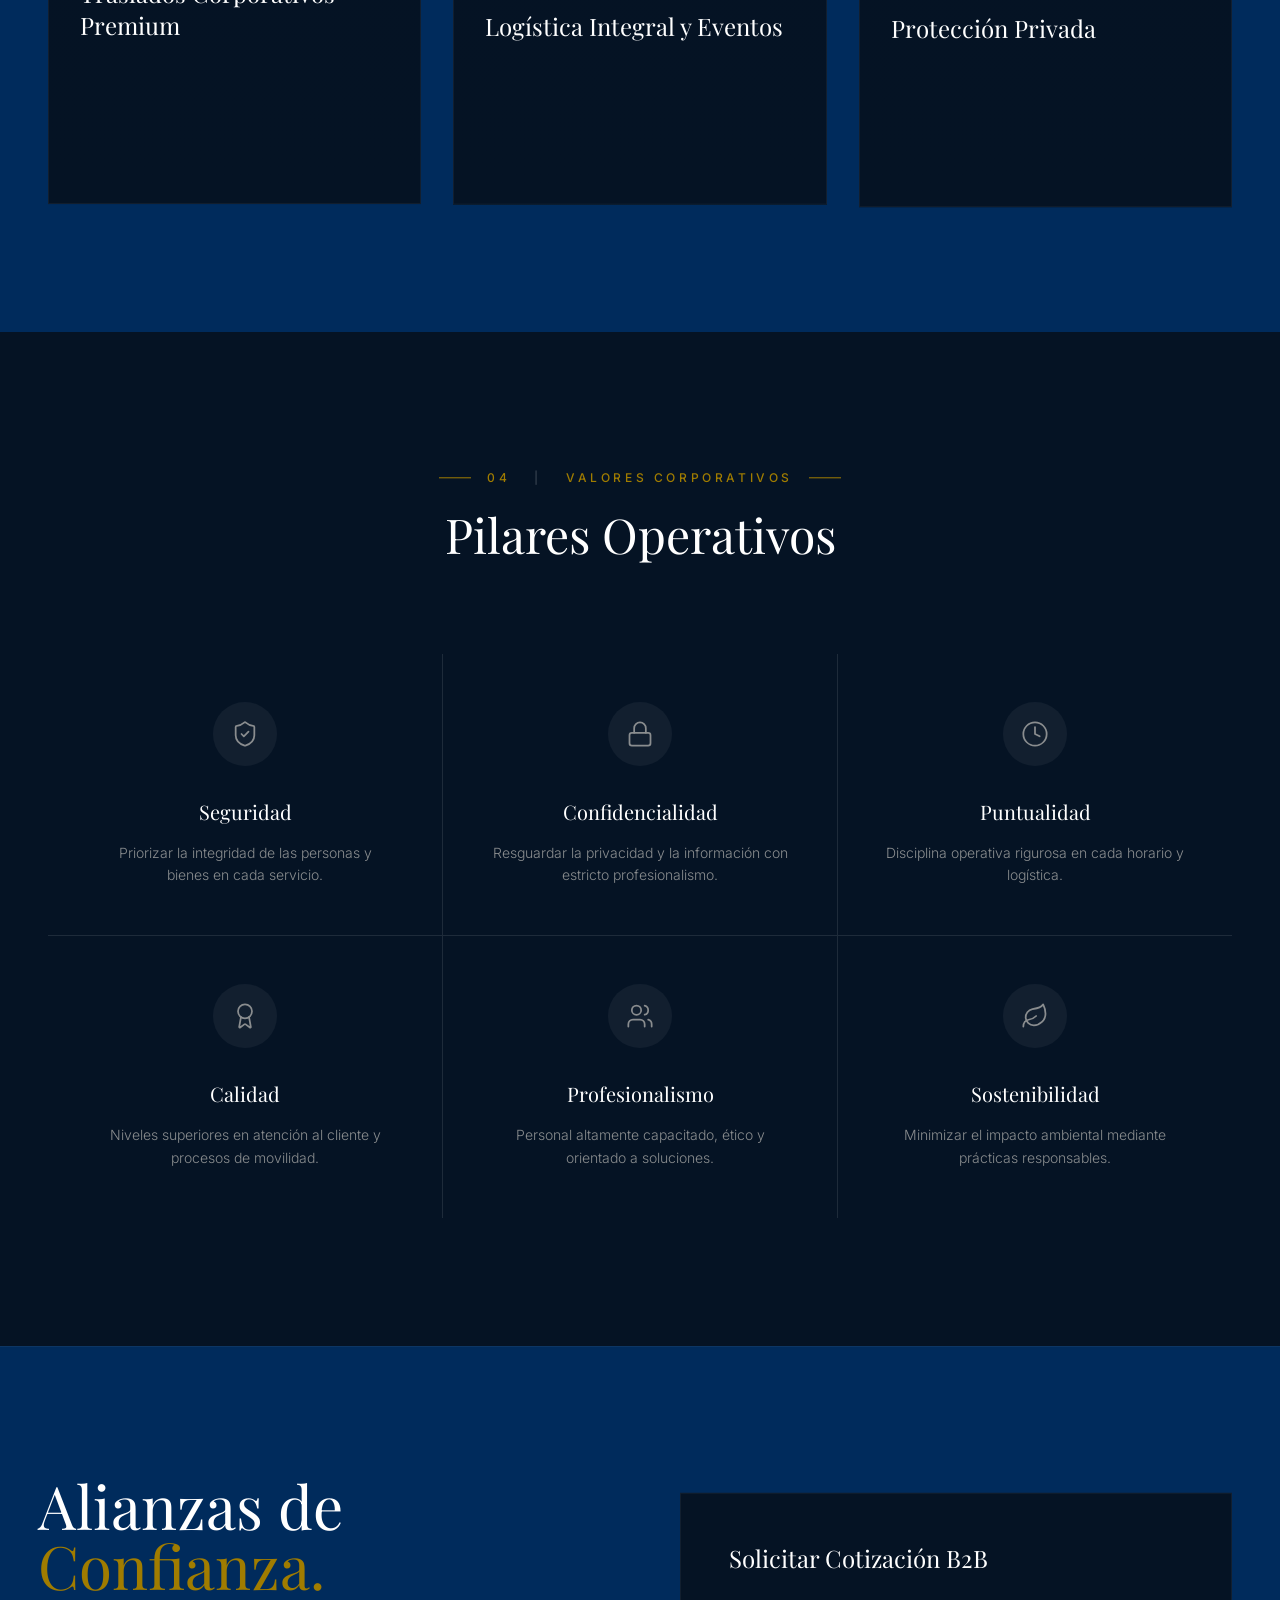
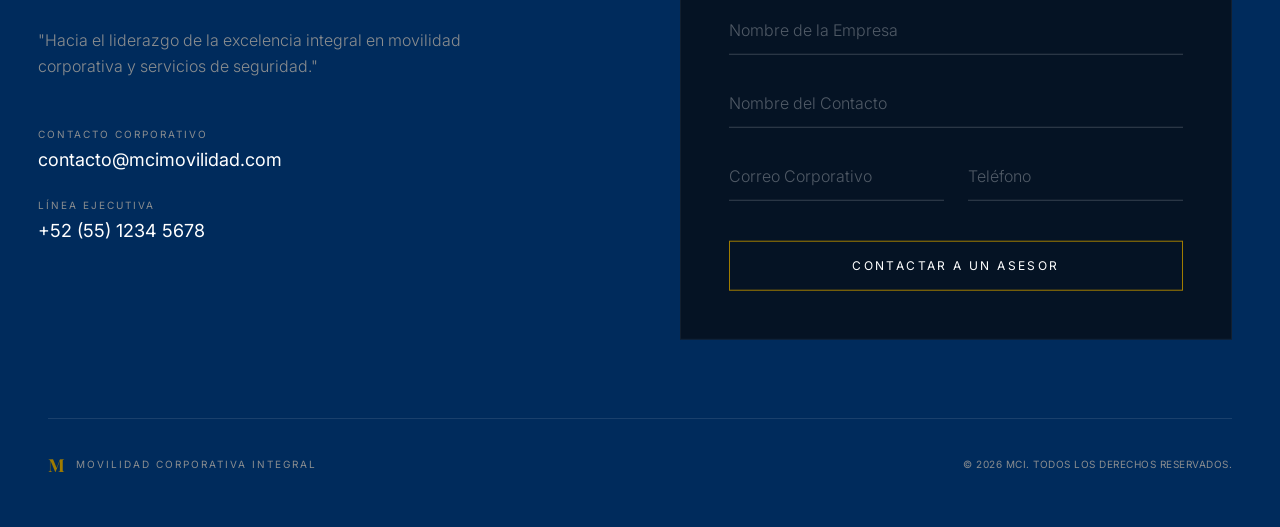
==== commit 20ec64d8: "Replace stock executive-passenger photo with the client's real fleet photo (5 Chevrolet Suburbans) i" ====
--- a/propuesta-1/index.html
+++ b/propuesta-1/index.html
@@ -4,8 +4,8 @@
     <meta charset="UTF-8" />
     <meta name="viewport" content="width=device-width, initial-scale=1.0" />
     <title>MCI</title>
-    <script type="module" crossorigin src="./assets/index-DxX_bGsZ.js"></script>
-    <link rel="stylesheet" crossorigin href="./assets/index-DNrYnZ5A.css">
+    <script type="module" crossorigin src="./assets/index-BfzOcPfZ.js"></script>
+    <link rel="stylesheet" crossorigin href="./assets/index-lKeBoYft.css">
   </head>
   <body>
     <div id="root"></div>
--- a/propuesta-1/assets/index-lKeBoYft.css
+++ b/propuesta-1/assets/index-lKeBoYft.css
@@ -0,0 +1 @@
+@import"https://fonts.googleapis.com/css2?family=Inter:wght@300;400;500;600&family=Playfair+Display:ital,wght@0,400;0,500;0,600;0,700;1,400&display=swap";/*! tailwindcss v4.3.3 | MIT License | https://tailwindcss.com */@layer properties{@supports (((-webkit-hyphens:none)) and (not (margin-trim:inline))) or ((-moz-orient:inline) and (not (color:rgb(from red r g b)))){*,:before,:after,::backdrop{--tw-translate-x:0;--tw-translate-y:0;--tw-translate-z:0;--tw-scale-x:1;--tw-scale-y:1;--tw-scale-z:1;--tw-rotate-x:initial;--tw-rotate-y:initial;--tw-rotate-z:initial;--tw-skew-x:initial;--tw-skew-y:initial;--tw-space-y-reverse:0;--tw-border-style:solid;--tw-gradient-position:initial;--tw-gradient-from:#0000;--tw-gradient-via:#0000;--tw-gradient-to:#0000;--tw-gradient-stops:initial;--tw-gradient-via-stops:initial;--tw-gradient-from-position:0%;--tw-gradient-via-position:50%;--tw-gradient-to-position:100%;--tw-leading:initial;--tw-font-weight:initial;--tw-tracking:initial;--tw-shadow:0 0 #0000;--tw-shadow-color:initial;--tw-shadow-alpha:100%;--tw-inset-shadow:0 0 #0000;--tw-inset-shadow-color:initial;--tw-inset-shadow-alpha:100%;--tw-ring-color:initial;--tw-ring-shadow:0 0 #0000;--tw-inset-ring-color:initial;--tw-inset-ring-shadow:0 0 #0000;--tw-ring-inset:initial;--tw-ring-offset-width:0px;--tw-ring-offset-color:#fff;--tw-ring-offset-shadow:0 0 #0000;--tw-blur:initial;--tw-brightness:initial;--tw-contrast:initial;--tw-grayscale:initial;--tw-hue-rotate:initial;--tw-invert:initial;--tw-opacity:initial;--tw-saturate:initial;--tw-sepia:initial;--tw-drop-shadow:initial;--tw-drop-shadow-color:initial;--tw-drop-shadow-alpha:100%;--tw-drop-shadow-size:initial;--tw-backdrop-blur:initial;--tw-backdrop-brightness:initial;--tw-backdrop-contrast:initial;--tw-backdrop-grayscale:initial;--tw-backdrop-hue-rotate:initial;--tw-backdrop-invert:initial;--tw-backdrop-opacity:initial;--tw-backdrop-saturate:initial;--tw-backdrop-sepia:initial;--tw-duration:initial;--tw-ease:initial}}}@layer theme{:root,:host{--font-sans:"Inter", ui-sans-serif, system-ui, sans-serif;--font-serif:"Playfair Display", ui-serif, Georgia, serif;--font-mono:ui-monospace, SFMono-Regular, Menlo, Monaco, Consolas, "Liberation Mono", "Courier New", monospace;--color-black:#000;--color-white:#fff;--spacing:.25rem;--container-md:28rem;--container-xl:36rem;--container-3xl:48rem;--container-7xl:80rem;--text-xs:.75rem;--text-xs--line-height:calc(1 / .75);--text-sm:.875rem;--text-sm--line-height:calc(1.25 / .875);--text-base:1rem;--text-base--line-height: 1.5 ;--text-lg:1.125rem;--text-lg--line-height:calc(1.75 / 1.125);--text-xl:1.25rem;--text-xl--line-height:calc(1.75 / 1.25);--text-2xl:1.5rem;--text-2xl--line-height:calc(2 / 1.5);--text-3xl:1.875rem;--text-3xl--line-height: 1.2 ;--text-4xl:2.25rem;--text-4xl--line-height:calc(2.5 / 2.25);--text-5xl:3rem;--text-5xl--line-height:1;--text-6xl:3.75rem;--text-6xl--line-height:1;--text-7xl:4.5rem;--text-7xl--line-height:1;--text-8xl:6rem;--text-8xl--line-height:1;--font-weight-light:300;--font-weight-medium:500;--font-weight-semibold:600;--font-weight-bold:700;--tracking-tighter:-.05em;--tracking-wide:.025em;--tracking-wider:.05em;--tracking-widest:.1em;--leading-relaxed:1.625;--radius-sm:.25rem;--radius-lg:.5rem;--ease-out:cubic-bezier(0, 0, .2, 1);--animate-ping:ping 1s cubic-bezier(0, 0, .2, 1) infinite;--blur-md:12px;--blur-xl:24px;--default-transition-duration:.15s;--default-transition-timing-function:cubic-bezier(.4, 0, .2, 1);--default-font-family:var(--font-sans);--default-mono-font-family:var(--font-mono);--color-mci-navy:#002b5c;--color-mci-slate:#8a8d8f;--color-mci-gold:#a07c00;--color-mci-dark:#051324}}@layer base{*,:after,:before,::backdrop{box-sizing:border-box;border:0 solid;margin:0;padding:0}::file-selector-button{box-sizing:border-box;border:0 solid;margin:0;padding:0}html,:host{-webkit-text-size-adjust:100%;-moz-tab-size:4;tab-size:4;line-height:1.5;font-family:var(--default-font-family,-apple-system, BlinkMacSystemFont, "Segoe UI", Roboto, "Helvetica Neue", "Noto Sans", Arial, sans-serif, "Apple Color Emoji", "Segoe UI Emoji", "Segoe UI Symbol", "Noto Color Emoji");font-feature-settings:var(--default-font-feature-settings,normal);font-variation-settings:var(--default-font-variation-settings,normal);-webkit-tap-highlight-color:transparent}hr{height:0;color:inherit;border-top-width:1px}abbr:where([title]){-webkit-text-decoration:underline dotted;text-decoration:underline dotted}h1,h2,h3,h4,h5,h6{font-size:inherit;font-weight:inherit}a{color:inherit;-webkit-text-decoration:inherit;text-decoration:inherit}b,strong{font-weight:bolder}code,kbd,samp,pre{font-family:var(--default-mono-font-family,ui-monospace, SFMono-Regular, Menlo, Monaco, Consolas, "Liberation Mono", "Courier New", monospace);font-feature-settings:var(--default-mono-font-feature-settings,normal);font-variation-settings:var(--default-mono-font-variation-settings,normal);font-size:1em}small{font-size:80%}sub,sup{vertical-align:baseline;font-size:75%;line-height:0;position:relative}sub{bottom:-.25em}sup{top:-.5em}table{text-indent:0;border-color:inherit;border-collapse:collapse}:-moz-focusring:where(:not(iframe)){outline:auto}progress{vertical-align:baseline}summary{display:list-item}ol,ul,menu{list-style:none}img,svg,video,canvas,audio,iframe,embed,object{vertical-align:middle;display:block}img,video{max-width:100%;height:auto}button,input,select,optgroup,textarea{font:inherit;font-feature-settings:inherit;font-variation-settings:inherit;letter-spacing:inherit;color:inherit;opacity:1;background-color:#0000;border-radius:0}::file-selector-button{font:inherit;font-feature-settings:inherit;font-variation-settings:inherit;letter-spacing:inherit;color:inherit;opacity:1;background-color:#0000;border-radius:0}:where(select:is([multiple],[size])) optgroup{font-weight:bolder}:where(select:is([multiple],[size])) optgroup option{padding-inline-start:20px}::file-selector-button{margin-inline-end:4px}::placeholder{opacity:1}@supports (not ((-webkit-appearance:-apple-pay-button))) or (contain-intrinsic-size:1px){::placeholder{color:currentColor}@supports (color:color-mix(in lab,red,red)){::placeholder{color:color-mix(in oklab,currentcolor 50%,transparent)}}}textarea{resize:vertical}::-webkit-search-decoration{-webkit-appearance:none}::-webkit-date-and-time-value{min-height:1lh;text-align:inherit}::-webkit-datetime-edit{display:inline-flex}::-webkit-datetime-edit-fields-wrapper{padding:0}::-webkit-datetime-edit{padding-block:0}::-webkit-datetime-edit-year-field{padding-block:0}::-webkit-datetime-edit-month-field{padding-block:0}::-webkit-datetime-edit-day-field{padding-block:0}::-webkit-datetime-edit-hour-field{padding-block:0}::-webkit-datetime-edit-minute-field{padding-block:0}::-webkit-datetime-edit-second-field{padding-block:0}::-webkit-datetime-edit-millisecond-field{padding-block:0}::-webkit-datetime-edit-meridiem-field{padding-block:0}::-webkit-calendar-picker-indicator{line-height:1}:-moz-ui-invalid{box-shadow:none}button,input:where([type=button],[type=reset],[type=submit]){-webkit-appearance:button;-moz-appearance:button;appearance:button}::file-selector-button{-webkit-appearance:button;-moz-appearance:button;appearance:button}::-webkit-inner-spin-button{height:auto}::-webkit-outer-spin-button{height:auto}[hidden]:where(:not([hidden=until-found])){display:none!important}}@layer components;@layer utilities{.pointer-events-none{pointer-events:none}.absolute{position:absolute}.fixed{position:fixed}.relative{position:relative}.inset-0{top:0;right:0;bottom:0;left:0}.top-0{top:0}.top-1\/2{top:50%}.right-0{right:0}.right-6{right:calc(var(--spacing) * 6)}.bottom-6{bottom:calc(var(--spacing) * 6)}.bottom-12{bottom:calc(var(--spacing) * 12)}.left-0{left:0}.left-1\/2{left:50%}.z-0{z-index:0}.z-10{z-index:10}.z-20{z-index:20}.z-30{z-index:30}.z-40{z-index:40}.z-50{z-index:50}.z-\[60\]{z-index:60}.z-\[70\]{z-index:70}.mx-2{margin-inline:calc(var(--spacing) * 2)}.mx-auto{margin-inline:auto}.-mt-1{margin-top:calc(var(--spacing) * -1)}.mt-0\.5{margin-top:calc(var(--spacing) * .5)}.mt-8{margin-top:calc(var(--spacing) * 8)}.mr-2{margin-right:calc(var(--spacing) * 2)}.mb-1{margin-bottom:var(--spacing)}.mb-4{margin-bottom:calc(var(--spacing) * 4)}.mb-6{margin-bottom:calc(var(--spacing) * 6)}.mb-8{margin-bottom:calc(var(--spacing) * 8)}.mb-10{margin-bottom:calc(var(--spacing) * 10)}.mb-12{margin-bottom:calc(var(--spacing) * 12)}.mb-20{margin-bottom:calc(var(--spacing) * 20)}.mb-24{margin-bottom:calc(var(--spacing) * 24)}.-ml-4{margin-left:calc(var(--spacing) * -4)}.ml-2{margin-left:calc(var(--spacing) * 2)}.block{display:block}.flex{display:flex}.grid{display:grid}.hidden{display:none}.inline-flex{display:inline-flex}.aspect-\[4\/5\]{aspect-ratio:4/5}.h-6{height:calc(var(--spacing) * 6)}.h-8{height:calc(var(--spacing) * 8)}.h-10{height:calc(var(--spacing) * 10)}.h-12{height:calc(var(--spacing) * 12)}.h-14{height:calc(var(--spacing) * 14)}.h-16{height:calc(var(--spacing) * 16)}.h-\[1px\]{height:1px}.h-full{height:100%}.h-screen{height:100vh}.min-h-\[420px\]{min-height:420px}.w-1{width:var(--spacing)}.w-8{width:calc(var(--spacing) * 8)}.w-10{width:calc(var(--spacing) * 10)}.w-12{width:calc(var(--spacing) * 12)}.w-14{width:calc(var(--spacing) * 14)}.w-16{width:calc(var(--spacing) * 16)}.w-32{width:calc(var(--spacing) * 32)}.w-\[1px\]{width:1px}.w-auto{width:auto}.w-full{width:100%}.max-w-3xl{max-width:var(--container-3xl)}.max-w-7xl{max-width:var(--container-7xl)}.max-w-md{max-width:var(--container-md)}.max-w-xl{max-width:var(--container-xl)}.flex-shrink-0{flex-shrink:0}.origin-top{transform-origin:top}.-translate-x-1\/2{--tw-translate-x: -50% ;translate:var(--tw-translate-x) var(--tw-translate-y)}.-translate-y-1\/2{--tw-translate-y: -50% ;translate:var(--tw-translate-x) var(--tw-translate-y)}.translate-y-0{--tw-translate-y:0px;translate:var(--tw-translate-x) var(--tw-translate-y)}.translate-y-full{--tw-translate-y:100%;translate:var(--tw-translate-x) var(--tw-translate-y)}.scale-y-0{--tw-scale-y:0%;scale:var(--tw-scale-x) var(--tw-scale-y)}.transform{transform:var(--tw-rotate-x,) var(--tw-rotate-y,) var(--tw-rotate-z,) var(--tw-skew-x,) var(--tw-skew-y,)}.animate-ping{animation:var(--animate-ping)}.grid-cols-1{grid-template-columns:repeat(1,minmax(0,1fr))}.flex-col{flex-direction:column}.items-center{align-items:center}.items-end{align-items:flex-end}.items-start{align-items:flex-start}.items-stretch{align-items:stretch}.justify-between{justify-content:space-between}.justify-center{justify-content:center}.justify-end{justify-content:flex-end}.gap-2{gap:calc(var(--spacing) * 2)}.gap-3{gap:calc(var(--spacing) * 3)}.gap-4{gap:calc(var(--spacing) * 4)}.gap-6{gap:calc(var(--spacing) * 6)}.gap-7{gap:calc(var(--spacing) * 7)}.gap-8{gap:calc(var(--spacing) * 8)}.gap-16{gap:calc(var(--spacing) * 16)}.gap-20{gap:calc(var(--spacing) * 20)}.gap-\[1px\]{gap:1px}:where(.space-y-6>:not(:last-child)){--tw-space-y-reverse:0;margin-block-start:calc(calc(var(--spacing) * 6) * var(--tw-space-y-reverse));margin-block-end:calc(calc(var(--spacing) * 6) * calc(1 - var(--tw-space-y-reverse)))}.overflow-hidden{overflow:hidden}.rounded-full{border-radius:3.40282e38px}.rounded-lg{border-radius:var(--radius-lg)}.rounded-sm{border-radius:var(--radius-sm)}.border{border-style:var(--tw-border-style);border-width:1px}.border-t{border-top-style:var(--tw-border-style);border-top-width:1px}.border-b{border-bottom-style:var(--tw-border-style);border-bottom-width:1px}.border-l{border-left-style:var(--tw-border-style);border-left-width:1px}.border-mci-gold{border-color:var(--color-mci-gold)}.border-mci-gold\/20{border-color:#a07c0033}@supports (color:color-mix(in lab,red,red)){.border-mci-gold\/20{border-color:color-mix(in oklab,var(--color-mci-gold) 20%,transparent)}}.border-mci-gold\/50{border-color:#a07c0080}@supports (color:color-mix(in lab,red,red)){.border-mci-gold\/50{border-color:color-mix(in oklab,var(--color-mci-gold) 50%,transparent)}}.border-transparent{border-color:#0000}.border-white\/5{border-color:#ffffff0d}@supports (color:color-mix(in lab,red,red)){.border-white\/5{border-color:color-mix(in oklab,var(--color-white) 5%,transparent)}}.border-white\/10{border-color:#ffffff1a}@supports (color:color-mix(in lab,red,red)){.border-white\/10{border-color:color-mix(in oklab,var(--color-white) 10%,transparent)}}.border-white\/20{border-color:#fff3}@supports (color:color-mix(in lab,red,red)){.border-white\/20{border-color:color-mix(in oklab,var(--color-white) 20%,transparent)}}.bg-\[\#25D366\]{background-color:#25d366}.bg-mci-dark{background-color:var(--color-mci-dark)}.bg-mci-dark\/40{background-color:#05132466}@supports (color:color-mix(in lab,red,red)){.bg-mci-dark\/40{background-color:color-mix(in oklab,var(--color-mci-dark) 40%,transparent)}}.bg-mci-dark\/95{background-color:#051324f2}@supports (color:color-mix(in lab,red,red)){.bg-mci-dark\/95{background-color:color-mix(in oklab,var(--color-mci-dark) 95%,transparent)}}.bg-mci-gold{background-color:var(--color-mci-gold)}.bg-mci-navy{background-color:var(--color-mci-navy)}.bg-mci-navy\/50{background-color:#002b5c80}@supports (color:color-mix(in lab,red,red)){.bg-mci-navy\/50{background-color:color-mix(in oklab,var(--color-mci-navy) 50%,transparent)}}.bg-mci-navy\/90{background-color:#002b5ce6}@supports (color:color-mix(in lab,red,red)){.bg-mci-navy\/90{background-color:color-mix(in oklab,var(--color-mci-navy) 90%,transparent)}}.bg-transparent{background-color:#0000}.bg-white\/5{background-color:#ffffff0d}@supports (color:color-mix(in lab,red,red)){.bg-white\/5{background-color:color-mix(in oklab,var(--color-white) 5%,transparent)}}.bg-white\/10{background-color:#ffffff1a}@supports (color:color-mix(in lab,red,red)){.bg-white\/10{background-color:color-mix(in oklab,var(--color-white) 10%,transparent)}}.bg-white\/20{background-color:#fff3}@supports (color:color-mix(in lab,red,red)){.bg-white\/20{background-color:color-mix(in oklab,var(--color-white) 20%,transparent)}}.bg-gradient-to-b{--tw-gradient-position:to bottom in oklab;background-image:linear-gradient(var(--tw-gradient-stops))}.bg-gradient-to-t{--tw-gradient-position:to top in oklab;background-image:linear-gradient(var(--tw-gradient-stops))}.bg-\[radial-gradient\(ellipse_at_center\,_var\(--tw-gradient-stops\)\)\]{background-image:radial-gradient(ellipse at center,var(--tw-gradient-stops))}.from-mci-dark{--tw-gradient-from:var(--color-mci-dark);--tw-gradient-stops:var(--tw-gradient-via-stops,var(--tw-gradient-position), var(--tw-gradient-from) var(--tw-gradient-from-position), var(--tw-gradient-to) var(--tw-gradient-to-position))}.from-mci-navy\/60{--tw-gradient-from:#002b5c99}@supports (color:color-mix(in lab,red,red)){.from-mci-navy\/60{--tw-gradient-from:color-mix(in oklab, var(--color-mci-navy) 60%, transparent)}}.from-mci-navy\/60{--tw-gradient-stops:var(--tw-gradient-via-stops,var(--tw-gradient-position), var(--tw-gradient-from) var(--tw-gradient-from-position), var(--tw-gradient-to) var(--tw-gradient-to-position))}.from-transparent{--tw-gradient-from:transparent;--tw-gradient-stops:var(--tw-gradient-via-stops,var(--tw-gradient-position), var(--tw-gradient-from) var(--tw-gradient-from-position), var(--tw-gradient-to) var(--tw-gradient-to-position))}.via-mci-dark\/40{--tw-gradient-via:#05132466}@supports (color:color-mix(in lab,red,red)){.via-mci-dark\/40{--tw-gradient-via:color-mix(in oklab, var(--color-mci-dark) 40%, transparent)}}.via-mci-dark\/40{--tw-gradient-via-stops:var(--tw-gradient-position), var(--tw-gradient-from) var(--tw-gradient-from-position), var(--tw-gradient-via) var(--tw-gradient-via-position), var(--tw-gradient-to) var(--tw-gradient-to-position);--tw-gradient-stops:var(--tw-gradient-via-stops)}.via-mci-dark\/80{--tw-gradient-via:#051324cc}@supports (color:color-mix(in lab,red,red)){.via-mci-dark\/80{--tw-gradient-via:color-mix(in oklab, var(--color-mci-dark) 80%, transparent)}}.via-mci-dark\/80{--tw-gradient-via-stops:var(--tw-gradient-position), var(--tw-gradient-from) var(--tw-gradient-from-position), var(--tw-gradient-via) var(--tw-gradient-via-position), var(--tw-gradient-to) var(--tw-gradient-to-position);--tw-gradient-stops:var(--tw-gradient-via-stops)}.via-transparent{--tw-gradient-via:transparent;--tw-gradient-via-stops:var(--tw-gradient-position), var(--tw-gradient-from) var(--tw-gradient-from-position), var(--tw-gradient-via) var(--tw-gradient-via-position), var(--tw-gradient-to) var(--tw-gradient-to-position);--tw-gradient-stops:var(--tw-gradient-via-stops)}.to-mci-dark{--tw-gradient-to:var(--color-mci-dark);--tw-gradient-stops:var(--tw-gradient-via-stops,var(--tw-gradient-position), var(--tw-gradient-from) var(--tw-gradient-from-position), var(--tw-gradient-to) var(--tw-gradient-to-position))}.to-mci-dark\/90{--tw-gradient-to:#051324e6}@supports (color:color-mix(in lab,red,red)){.to-mci-dark\/90{--tw-gradient-to:color-mix(in oklab, var(--color-mci-dark) 90%, transparent)}}.to-mci-dark\/90{--tw-gradient-stops:var(--tw-gradient-via-stops,var(--tw-gradient-position), var(--tw-gradient-from) var(--tw-gradient-from-position), var(--tw-gradient-to) var(--tw-gradient-to-position))}.to-mci-gold{--tw-gradient-to:var(--color-mci-gold);--tw-gradient-stops:var(--tw-gradient-via-stops,var(--tw-gradient-position), var(--tw-gradient-from) var(--tw-gradient-from-position), var(--tw-gradient-to) var(--tw-gradient-to-position))}.to-transparent{--tw-gradient-to:transparent;--tw-gradient-stops:var(--tw-gradient-via-stops,var(--tw-gradient-position), var(--tw-gradient-from) var(--tw-gradient-from-position), var(--tw-gradient-to) var(--tw-gradient-to-position))}.bg-cover{background-size:cover}.bg-center{background-position:50%}.bg-no-repeat{background-repeat:no-repeat}.object-cover{object-fit:cover}.object-\[50\%_65\%\]{object-position:50% 65%}.p-8{padding:calc(var(--spacing) * 8)}.p-12{padding:calc(var(--spacing) * 12)}.px-6{padding-inline:calc(var(--spacing) * 6)}.px-8{padding-inline:calc(var(--spacing) * 8)}.py-2{padding-block:calc(var(--spacing) * 2)}.py-3{padding-block:calc(var(--spacing) * 3)}.py-4{padding-block:calc(var(--spacing) * 4)}.py-6{padding-block:calc(var(--spacing) * 6)}.py-32{padding-block:calc(var(--spacing) * 32)}.pt-4{padding-top:calc(var(--spacing) * 4)}.pt-8{padding-top:calc(var(--spacing) * 8)}.pt-32{padding-top:calc(var(--spacing) * 32)}.pb-12{padding-bottom:calc(var(--spacing) * 12)}.pb-24{padding-bottom:calc(var(--spacing) * 24)}.pl-6{padding-left:calc(var(--spacing) * 6)}.text-center{text-align:center}.font-sans{font-family:var(--font-sans)}.font-serif{font-family:var(--font-serif)}.text-2xl{font-size:var(--text-2xl);line-height:var(--tw-leading,var(--text-2xl--line-height))}.text-4xl{font-size:var(--text-4xl);line-height:var(--tw-leading,var(--text-4xl--line-height))}.text-5xl{font-size:var(--text-5xl);line-height:var(--tw-leading,var(--text-5xl--line-height))}.text-base{font-size:var(--text-base);line-height:var(--tw-leading,var(--text-base--line-height))}.text-lg{font-size:var(--text-lg);line-height:var(--tw-leading,var(--text-lg--line-height))}.text-sm{font-size:var(--text-sm);line-height:var(--tw-leading,var(--text-sm--line-height))}.text-xl{font-size:var(--text-xl);line-height:var(--tw-leading,var(--text-xl--line-height))}.text-xs{font-size:var(--text-xs);line-height:var(--tw-leading,var(--text-xs--line-height))}.text-\[9px\]{font-size:9px}.text-\[10px\]{font-size:10px}.text-\[12rem\]{font-size:12rem}.leading-\[1\.1\]{--tw-leading:1.1;line-height:1.1}.leading-none{--tw-leading:1;line-height:1}.leading-relaxed{--tw-leading:var(--leading-relaxed);line-height:var(--leading-relaxed)}.font-bold{--tw-font-weight:var(--font-weight-bold);font-weight:var(--font-weight-bold)}.font-light{--tw-font-weight:var(--font-weight-light);font-weight:var(--font-weight-light)}.font-medium{--tw-font-weight:var(--font-weight-medium);font-weight:var(--font-weight-medium)}.font-semibold{--tw-font-weight:var(--font-weight-semibold);font-weight:var(--font-weight-semibold)}.tracking-\[0\.2em\]{--tw-tracking:.2em;letter-spacing:.2em}.tracking-\[0\.3em\]{--tw-tracking:.3em;letter-spacing:.3em}.tracking-tighter{--tw-tracking:var(--tracking-tighter);letter-spacing:var(--tracking-tighter)}.tracking-wide{--tw-tracking:var(--tracking-wide);letter-spacing:var(--tracking-wide)}.tracking-wider{--tw-tracking:var(--tracking-wider);letter-spacing:var(--tracking-wider)}.tracking-widest{--tw-tracking:var(--tracking-widest);letter-spacing:var(--tracking-widest)}.text-mci-gold{color:var(--color-mci-gold)}.text-mci-gold\/50{color:#a07c0080}@supports (color:color-mix(in lab,red,red)){.text-mci-gold\/50{color:color-mix(in oklab,var(--color-mci-gold) 50%,transparent)}}.text-mci-slate{color:var(--color-mci-slate)}.text-white{color:var(--color-white)}.text-white\/20{color:#fff3}@supports (color:color-mix(in lab,red,red)){.text-white\/20{color:color-mix(in oklab,var(--color-white) 20%,transparent)}}.text-white\/70{color:#ffffffb3}@supports (color:color-mix(in lab,red,red)){.text-white\/70{color:color-mix(in oklab,var(--color-white) 70%,transparent)}}.text-white\/80{color:#fffc}@supports (color:color-mix(in lab,red,red)){.text-white\/80{color:color-mix(in oklab,var(--color-white) 80%,transparent)}}.text-white\/90{color:#ffffffe6}@supports (color:color-mix(in lab,red,red)){.text-white\/90{color:color-mix(in oklab,var(--color-white) 90%,transparent)}}.uppercase{text-transform:uppercase}.antialiased{-webkit-font-smoothing:antialiased;-moz-osx-font-smoothing:grayscale}.opacity-30{opacity:.3}.opacity-50{opacity:.5}.opacity-60{opacity:.6}.opacity-75{opacity:.75}.opacity-100{opacity:1}.shadow-lg{--tw-shadow:0 10px 15px -3px var(--tw-shadow-color,#0000001a), 0 4px 6px -4px var(--tw-shadow-color,#0000001a);box-shadow:var(--tw-inset-shadow),var(--tw-inset-ring-shadow),var(--tw-ring-offset-shadow),var(--tw-ring-shadow),var(--tw-shadow)}.shadow-black\/30{--tw-shadow-color:#0000004d}@supports (color:color-mix(in lab,red,red)){.shadow-black\/30{--tw-shadow-color:color-mix(in oklab, color-mix(in oklab, var(--color-black) 30%, transparent) var(--tw-shadow-alpha), transparent)}}.grayscale{--tw-grayscale:grayscale(100%);filter:var(--tw-blur,) var(--tw-brightness,) var(--tw-contrast,) var(--tw-grayscale,) var(--tw-hue-rotate,) var(--tw-invert,) var(--tw-saturate,) var(--tw-sepia,) var(--tw-drop-shadow,)}.backdrop-blur-md{--tw-backdrop-blur:blur(var(--blur-md));-webkit-backdrop-filter:var(--tw-backdrop-blur,) var(--tw-backdrop-brightness,) var(--tw-backdrop-contrast,) var(--tw-backdrop-grayscale,) var(--tw-backdrop-hue-rotate,) var(--tw-backdrop-invert,) var(--tw-backdrop-opacity,) var(--tw-backdrop-saturate,) var(--tw-backdrop-sepia,);backdrop-filter:var(--tw-backdrop-blur,) var(--tw-backdrop-brightness,) var(--tw-backdrop-contrast,) var(--tw-backdrop-grayscale,) var(--tw-backdrop-hue-rotate,) var(--tw-backdrop-invert,) var(--tw-backdrop-opacity,) var(--tw-backdrop-saturate,) var(--tw-backdrop-sepia,)}.backdrop-blur-xl{--tw-backdrop-blur:blur(var(--blur-xl));-webkit-backdrop-filter:var(--tw-backdrop-blur,) var(--tw-backdrop-brightness,) var(--tw-backdrop-contrast,) var(--tw-backdrop-grayscale,) var(--tw-backdrop-hue-rotate,) var(--tw-backdrop-invert,) var(--tw-backdrop-opacity,) var(--tw-backdrop-saturate,) var(--tw-backdrop-sepia,);backdrop-filter:var(--tw-backdrop-blur,) var(--tw-backdrop-brightness,) var(--tw-backdrop-contrast,) var(--tw-backdrop-grayscale,) var(--tw-backdrop-hue-rotate,) var(--tw-backdrop-invert,) var(--tw-backdrop-opacity,) var(--tw-backdrop-saturate,) var(--tw-backdrop-sepia,)}.transition{transition-property:color,background-color,border-color,outline-color,text-decoration-color,fill,stroke,--tw-gradient-from,--tw-gradient-via,--tw-gradient-to,opacity,box-shadow,transform,translate,scale,rotate,filter,-webkit-backdrop-filter,backdrop-filter,display,content-visibility,overlay,pointer-events;transition-timing-function:var(--tw-ease,var(--default-transition-timing-function));transition-duration:var(--tw-duration,var(--default-transition-duration))}.transition-all{transition-property:all;transition-timing-function:var(--tw-ease,var(--default-transition-timing-function));transition-duration:var(--tw-duration,var(--default-transition-duration))}.transition-colors{transition-property:color,background-color,border-color,outline-color,text-decoration-color,fill,stroke,--tw-gradient-from,--tw-gradient-via,--tw-gradient-to;transition-timing-function:var(--tw-ease,var(--default-transition-timing-function));transition-duration:var(--tw-duration,var(--default-transition-duration))}.transition-opacity{transition-property:opacity;transition-timing-function:var(--tw-ease,var(--default-transition-timing-function));transition-duration:var(--tw-duration,var(--default-transition-duration))}.transition-shadow{transition-property:box-shadow;transition-timing-function:var(--tw-ease,var(--default-transition-timing-function));transition-duration:var(--tw-duration,var(--default-transition-duration))}.transition-transform{transition-property:transform,translate,scale,rotate;transition-timing-function:var(--tw-ease,var(--default-transition-timing-function));transition-duration:var(--tw-duration,var(--default-transition-duration))}.delay-100{transition-delay:.1s}.delay-200{transition-delay:.2s}.duration-300{--tw-duration:.3s;transition-duration:.3s}.duration-400{--tw-duration:.4s;transition-duration:.4s}.duration-500{--tw-duration:.5s;transition-duration:.5s}.duration-700{--tw-duration:.7s;transition-duration:.7s}.duration-1000{--tw-duration:1s;transition-duration:1s}.ease-out{--tw-ease:var(--ease-out);transition-timing-function:var(--ease-out)}@media(hover:hover){.group-hover\:translate-y-0:is(:where(.group):hover *){--tw-translate-y:0px;translate:var(--tw-translate-x) var(--tw-translate-y)}.group-hover\:scale-105:is(:where(.group):hover *){--tw-scale-x:105%;--tw-scale-y:105%;--tw-scale-z:105%;scale:var(--tw-scale-x) var(--tw-scale-y)}.group-hover\:scale-110:is(:where(.group):hover *){--tw-scale-x:110%;--tw-scale-y:110%;--tw-scale-z:110%;scale:var(--tw-scale-x) var(--tw-scale-y)}.group-hover\:scale-y-100:is(:where(.group):hover *){--tw-scale-y:100%;scale:var(--tw-scale-x) var(--tw-scale-y)}.group-hover\:border-mci-gold\/20:is(:where(.group):hover *){border-color:#a07c0033}@supports (color:color-mix(in lab,red,red)){.group-hover\:border-mci-gold\/20:is(:where(.group):hover *){border-color:color-mix(in oklab,var(--color-mci-gold) 20%,transparent)}}.group-hover\:border-mci-gold\/30:is(:where(.group):hover *){border-color:#a07c004d}@supports (color:color-mix(in lab,red,red)){.group-hover\:border-mci-gold\/30:is(:where(.group):hover *){border-color:color-mix(in oklab,var(--color-mci-gold) 30%,transparent)}}.group-hover\:bg-mci-gold\/10:is(:where(.group):hover *){background-color:#a07c001a}@supports (color:color-mix(in lab,red,red)){.group-hover\:bg-mci-gold\/10:is(:where(.group):hover *){background-color:color-mix(in oklab,var(--color-mci-gold) 10%,transparent)}}.group-hover\:bg-transparent:is(:where(.group):hover *){background-color:#0000}.group-hover\:text-mci-gold:is(:where(.group):hover *){color:var(--color-mci-gold)}.group-hover\:opacity-100:is(:where(.group):hover *){opacity:1}.group-hover\:grayscale-0:is(:where(.group):hover *){--tw-grayscale:grayscale(0%);filter:var(--tw-blur,) var(--tw-brightness,) var(--tw-contrast,) var(--tw-grayscale,) var(--tw-hue-rotate,) var(--tw-invert,) var(--tw-saturate,) var(--tw-sepia,) var(--tw-drop-shadow,)}}.selection\:bg-mci-gold ::selection{background-color:var(--color-mci-gold)}.selection\:bg-mci-gold::selection{background-color:var(--color-mci-gold)}.selection\:text-mci-navy ::selection{color:var(--color-mci-navy)}.selection\:text-mci-navy::selection{color:var(--color-mci-navy)}.placeholder\:text-white\/30::placeholder{color:#ffffff4d}@supports (color:color-mix(in lab,red,red)){.placeholder\:text-white\/30::placeholder{color:color-mix(in oklab,var(--color-white) 30%,transparent)}}@media(hover:hover){.hover\:border-mci-gold\/30:hover{border-color:#a07c004d}@supports (color:color-mix(in lab,red,red)){.hover\:border-mci-gold\/30:hover{border-color:color-mix(in oklab,var(--color-mci-gold) 30%,transparent)}}.hover\:bg-mci-gold:hover{background-color:var(--color-mci-gold)}.hover\:bg-mci-navy:hover{background-color:var(--color-mci-navy)}.hover\:text-mci-gold:hover{color:var(--color-mci-gold)}.hover\:text-mci-navy:hover{color:var(--color-mci-navy)}.hover\:text-white:hover{color:var(--color-white)}.hover\:shadow-xl:hover{--tw-shadow:0 20px 25px -5px var(--tw-shadow-color,#0000001a), 0 8px 10px -6px var(--tw-shadow-color,#0000001a);box-shadow:var(--tw-inset-shadow),var(--tw-inset-ring-shadow),var(--tw-ring-offset-shadow),var(--tw-ring-shadow),var(--tw-shadow)}}.focus\:border-mci-gold:focus{border-color:var(--color-mci-gold)}.focus\:outline-none:focus{--tw-outline-style:none;outline-style:none}@media(min-width:40rem){.sm\:block{display:block}.sm\:text-3xl{font-size:var(--text-3xl);line-height:var(--tw-leading,var(--text-3xl--line-height))}}@media(min-width:48rem){.md\:block{display:block}.md\:flex{display:flex}.md\:hidden{display:none}.md\:translate-y-8{--tw-translate-y:calc(var(--spacing) * 8);translate:var(--tw-translate-x) var(--tw-translate-y)}.md\:grid-cols-2{grid-template-columns:repeat(2,minmax(0,1fr))}.md\:grid-cols-3{grid-template-columns:repeat(3,minmax(0,1fr))}.md\:flex-row{flex-direction:row}.md\:p-12{padding:calc(var(--spacing) * 12)}.md\:px-12{padding-inline:calc(var(--spacing) * 12)}.md\:text-2xl{font-size:var(--text-2xl);line-height:var(--tw-leading,var(--text-2xl--line-height))}.md\:text-5xl{font-size:var(--text-5xl);line-height:var(--tw-leading,var(--text-5xl--line-height))}.md\:text-6xl{font-size:var(--text-6xl);line-height:var(--tw-leading,var(--text-6xl--line-height))}.md\:text-7xl{font-size:var(--text-7xl);line-height:var(--tw-leading,var(--text-7xl--line-height))}.md\:text-base{font-size:var(--text-base);line-height:var(--tw-leading,var(--text-base--line-height))}.md\:opacity-0{opacity:0}@media(hover:hover){.md\:group-hover\:translate-y-0:is(:where(.group):hover *){--tw-translate-y:0px;translate:var(--tw-translate-x) var(--tw-translate-y)}.md\:group-hover\:opacity-100:is(:where(.group):hover *){opacity:1}}}@media(min-width:64rem){.lg\:col-span-5{grid-column:span 5/span 5}.lg\:col-span-7{grid-column:span 7/span 7}.lg\:min-h-0{min-height:0}.lg\:grid-cols-2{grid-template-columns:repeat(2,minmax(0,1fr))}.lg\:grid-cols-3{grid-template-columns:repeat(3,minmax(0,1fr))}.lg\:grid-cols-12{grid-template-columns:repeat(12,minmax(0,1fr))}.lg\:gap-8{gap:calc(var(--spacing) * 8)}.lg\:gap-20{gap:calc(var(--spacing) * 20)}.lg\:pt-32{padding-top:calc(var(--spacing) * 32)}.lg\:text-8xl{font-size:var(--text-8xl);line-height:var(--tw-leading,var(--text-8xl--line-height))}.lg\:text-lg{font-size:var(--text-lg);line-height:var(--tw-leading,var(--text-lg--line-height))}}}body{background-color:var(--color-mci-dark);color:#fff;overflow-x:hidden}::selection{background-color:var(--color-mci-gold);color:var(--color-mci-navy)}.text-stroke{-webkit-text-stroke:1px #ffffff1a;color:#0000}@keyframes gold-shimmer{0%{background-position:0%}to{background-position:200%}}.text-gold-shimmer{background-image:linear-gradient(90deg,#fff 0%,#fff 30%,var(--color-mci-gold) 50%,#fff 70%,#fff 100%);color:#0000;background-size:220%;-webkit-background-clip:text;background-clip:text;animation:5s linear infinite gold-shimmer}@property --tw-translate-x{syntax:"*";inherits:false;initial-value:0}@property --tw-translate-y{syntax:"*";inherits:false;initial-value:0}@property --tw-translate-z{syntax:"*";inherits:false;initial-value:0}@property --tw-scale-x{syntax:"*";inherits:false;initial-value:1}@property --tw-scale-y{syntax:"*";inherits:false;initial-value:1}@property --tw-scale-z{syntax:"*";inherits:false;initial-value:1}@property --tw-rotate-x{syntax:"*";inherits:false}@property --tw-rotate-y{syntax:"*";inherits:false}@property --tw-rotate-z{syntax:"*";inherits:false}@property --tw-skew-x{syntax:"*";inherits:false}@property --tw-skew-y{syntax:"*";inherits:false}@property --tw-space-y-reverse{syntax:"*";inherits:false;initial-value:0}@property --tw-border-style{syntax:"*";inherits:false;initial-value:solid}@property --tw-gradient-position{syntax:"*";inherits:false}@property --tw-gradient-from{syntax:"<color>";inherits:false;initial-value:#0000}@property --tw-gradient-via{syntax:"<color>";inherits:false;initial-value:#0000}@property --tw-gradient-to{syntax:"<color>";inherits:false;initial-value:#0000}@property --tw-gradient-stops{syntax:"*";inherits:false}@property --tw-gradient-via-stops{syntax:"*";inherits:false}@property --tw-gradient-from-position{syntax:"<length-percentage>";inherits:false;initial-value:0%}@property --tw-gradient-via-position{syntax:"<length-percentage>";inherits:false;initial-value:50%}@property --tw-gradient-to-position{syntax:"<length-percentage>";inherits:false;initial-value:100%}@property --tw-leading{syntax:"*";inherits:false}@property --tw-font-weight{syntax:"*";inherits:false}@property --tw-tracking{syntax:"*";inherits:false}@property --tw-shadow{syntax:"*";inherits:false;initial-value:0 0 #0000}@property --tw-shadow-color{syntax:"*";inherits:false}@property --tw-shadow-alpha{syntax:"<percentage>";inherits:false;initial-value:100%}@property --tw-inset-shadow{syntax:"*";inherits:false;initial-value:0 0 #0000}@property --tw-inset-shadow-color{syntax:"*";inherits:false}@property --tw-inset-shadow-alpha{syntax:"<percentage>";inherits:false;initial-value:100%}@property --tw-ring-color{syntax:"*";inherits:false}@property --tw-ring-shadow{syntax:"*";inherits:false;initial-value:0 0 #0000}@property --tw-inset-ring-color{syntax:"*";inherits:false}@property --tw-inset-ring-shadow{syntax:"*";inherits:false;initial-value:0 0 #0000}@property --tw-ring-inset{syntax:"*";inherits:false}@property --tw-ring-offset-width{syntax:"<length>";inherits:false;initial-value:0}@property --tw-ring-offset-color{syntax:"*";inherits:false;initial-value:#fff}@property --tw-ring-offset-shadow{syntax:"*";inherits:false;initial-value:0 0 #0000}@property --tw-blur{syntax:"*";inherits:false}@property --tw-brightness{syntax:"*";inherits:false}@property --tw-contrast{syntax:"*";inherits:false}@property --tw-grayscale{syntax:"*";inherits:false}@property --tw-hue-rotate{syntax:"*";inherits:false}@property --tw-invert{syntax:"*";inherits:false}@property --tw-opacity{syntax:"*";inherits:false}@property --tw-saturate{syntax:"*";inherits:false}@property --tw-sepia{syntax:"*";inherits:false}@property --tw-drop-shadow{syntax:"*";inherits:false}@property --tw-drop-shadow-color{syntax:"*";inherits:false}@property --tw-drop-shadow-alpha{syntax:"<percentage>";inherits:false;initial-value:100%}@property --tw-drop-shadow-size{syntax:"*";inherits:false}@property --tw-backdrop-blur{syntax:"*";inherits:false}@property --tw-backdrop-brightness{syntax:"*";inherits:false}@property --tw-backdrop-contrast{syntax:"*";inherits:false}@property --tw-backdrop-grayscale{syntax:"*";inherits:false}@property --tw-backdrop-hue-rotate{syntax:"*";inherits:false}@property --tw-backdrop-invert{syntax:"*";inherits:false}@property --tw-backdrop-opacity{syntax:"*";inherits:false}@property --tw-backdrop-saturate{syntax:"*";inherits:false}@property --tw-backdrop-sepia{syntax:"*";inherits:false}@property --tw-duration{syntax:"*";inherits:false}@property --tw-ease{syntax:"*";inherits:false}@keyframes ping{75%,to{opacity:0;transform:scale(2)}}
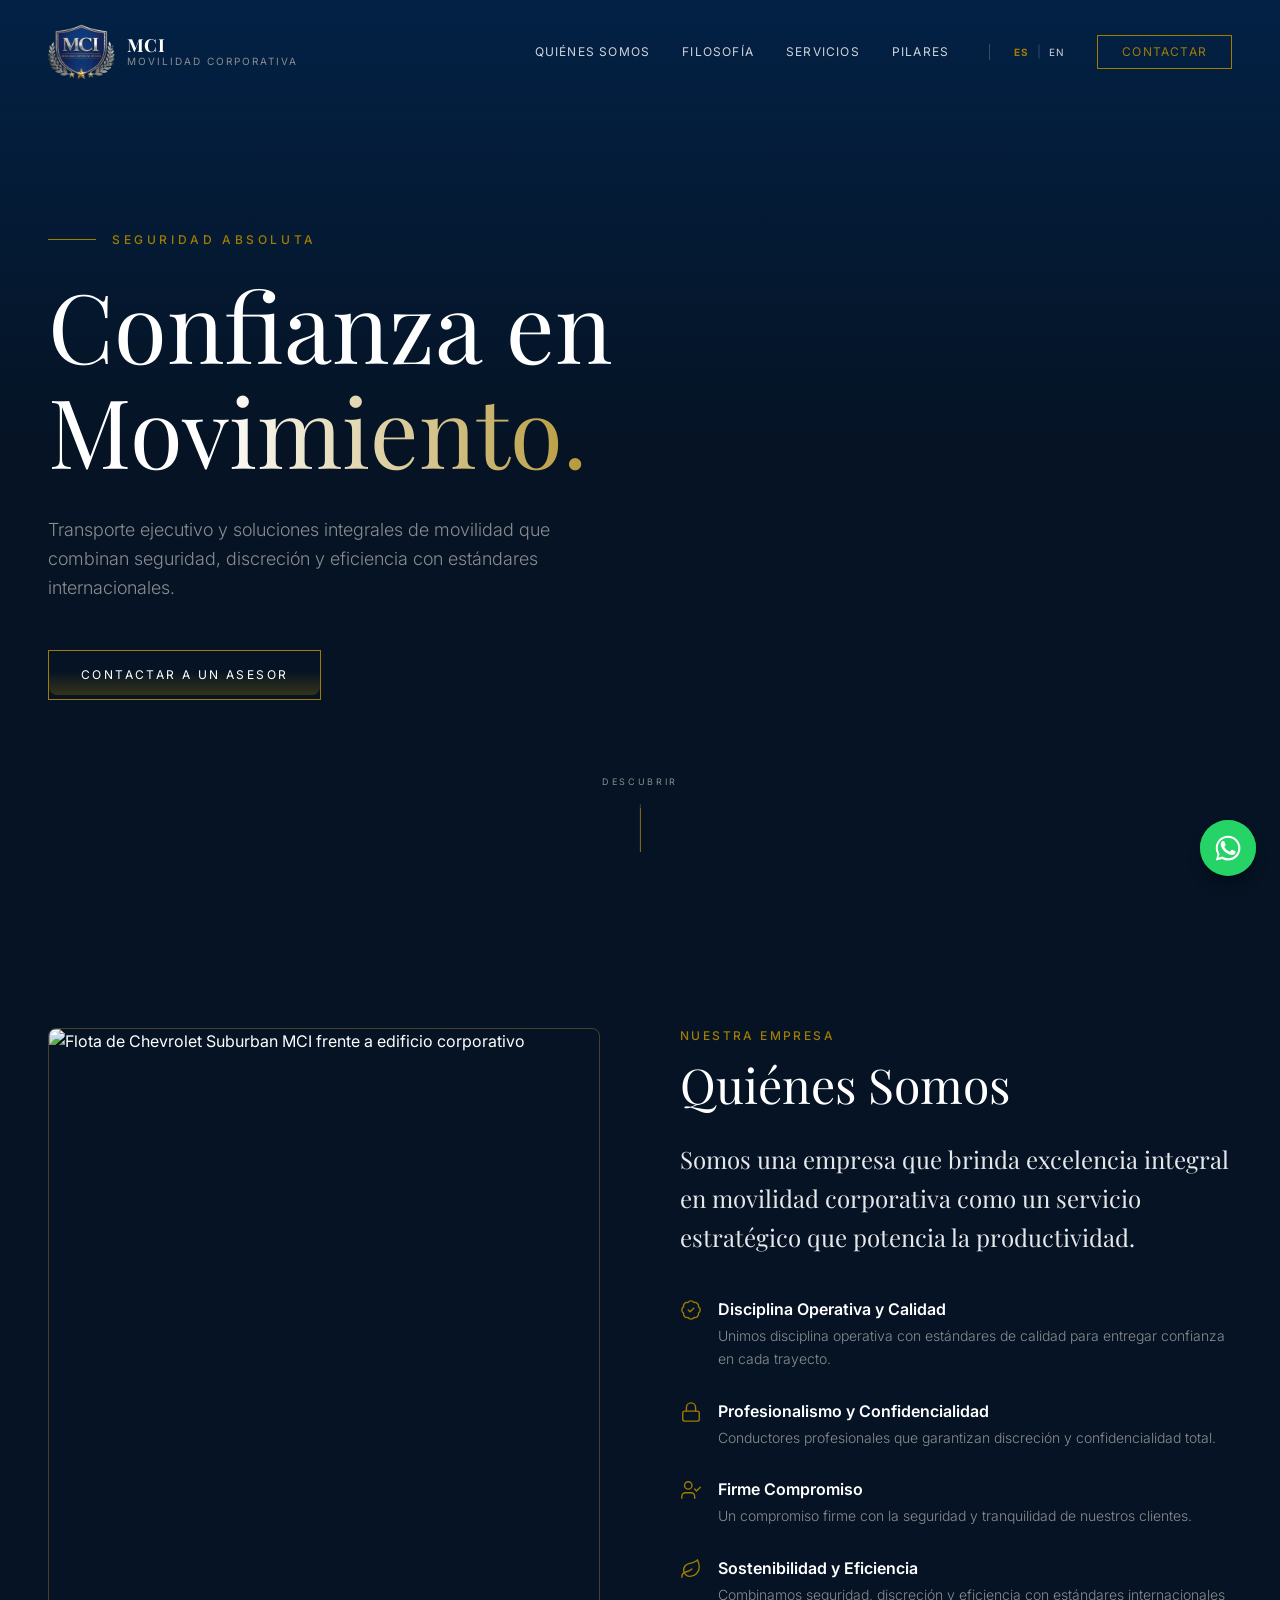
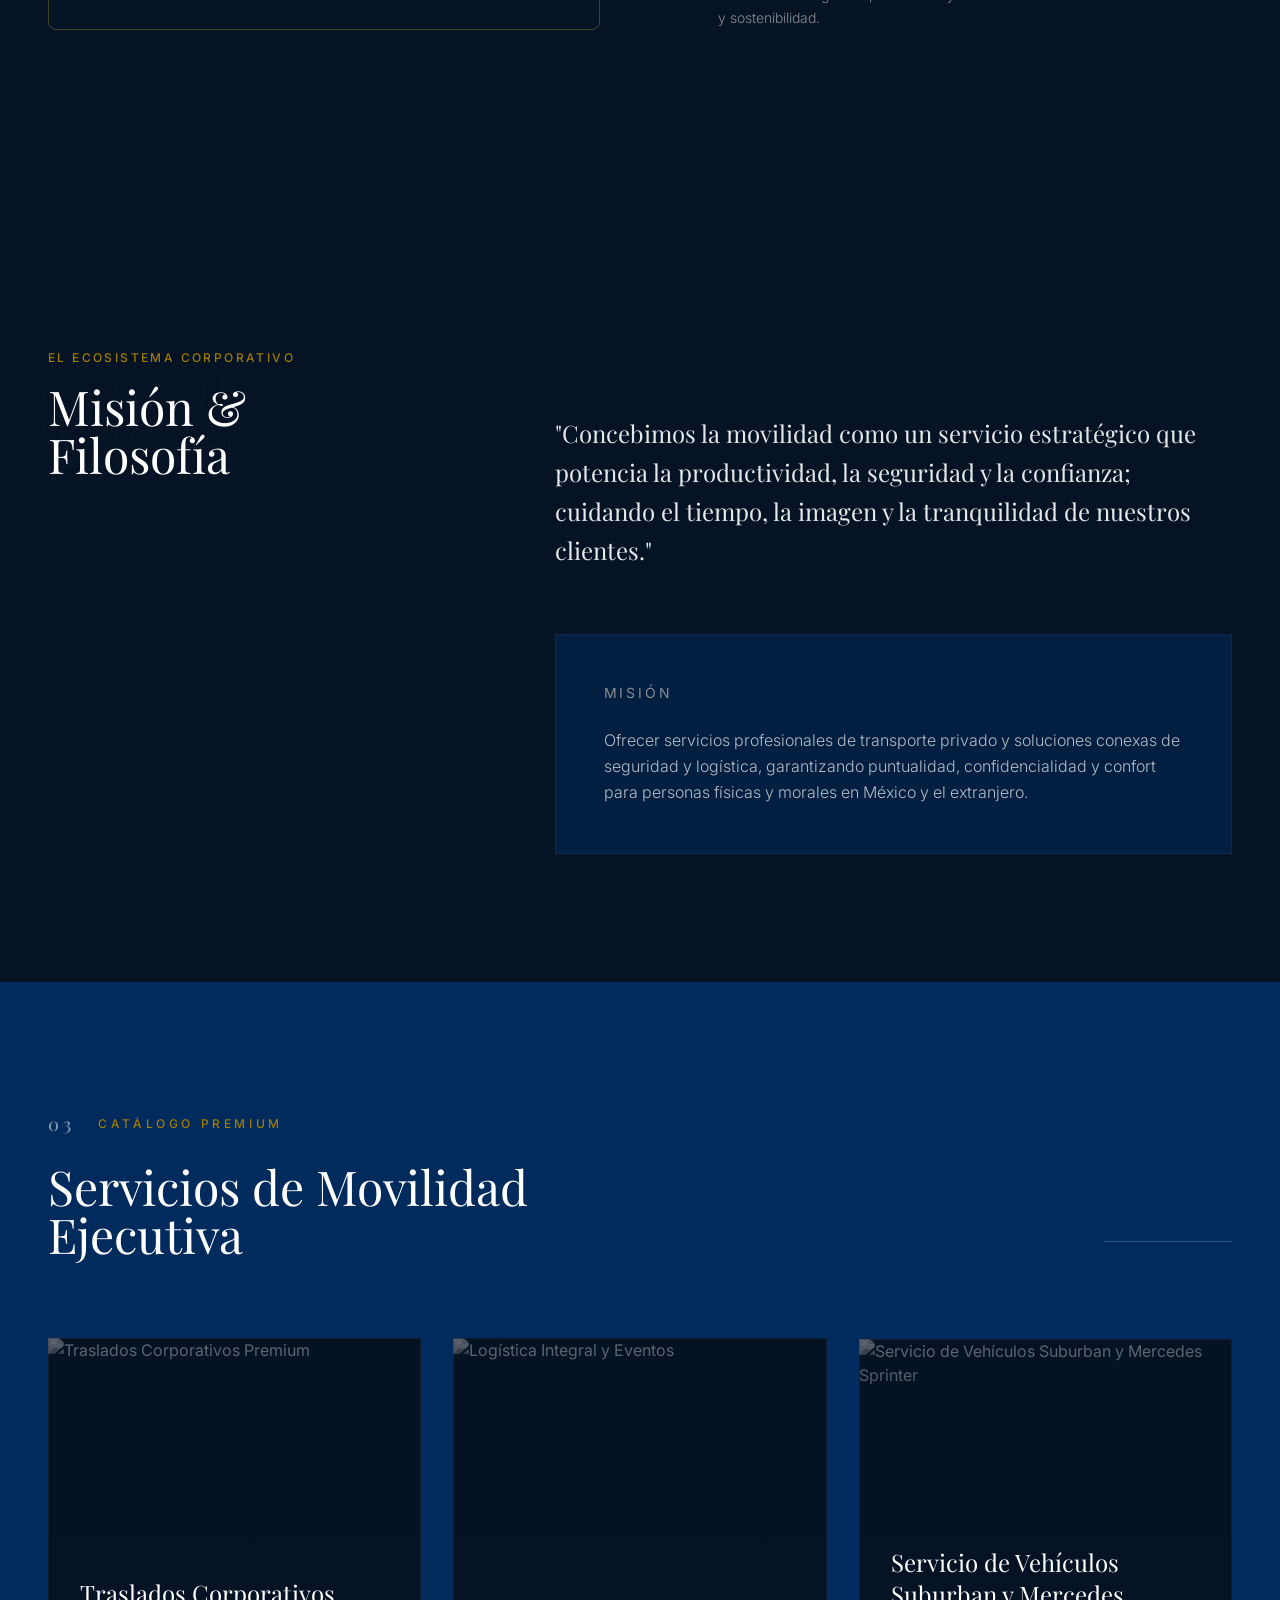
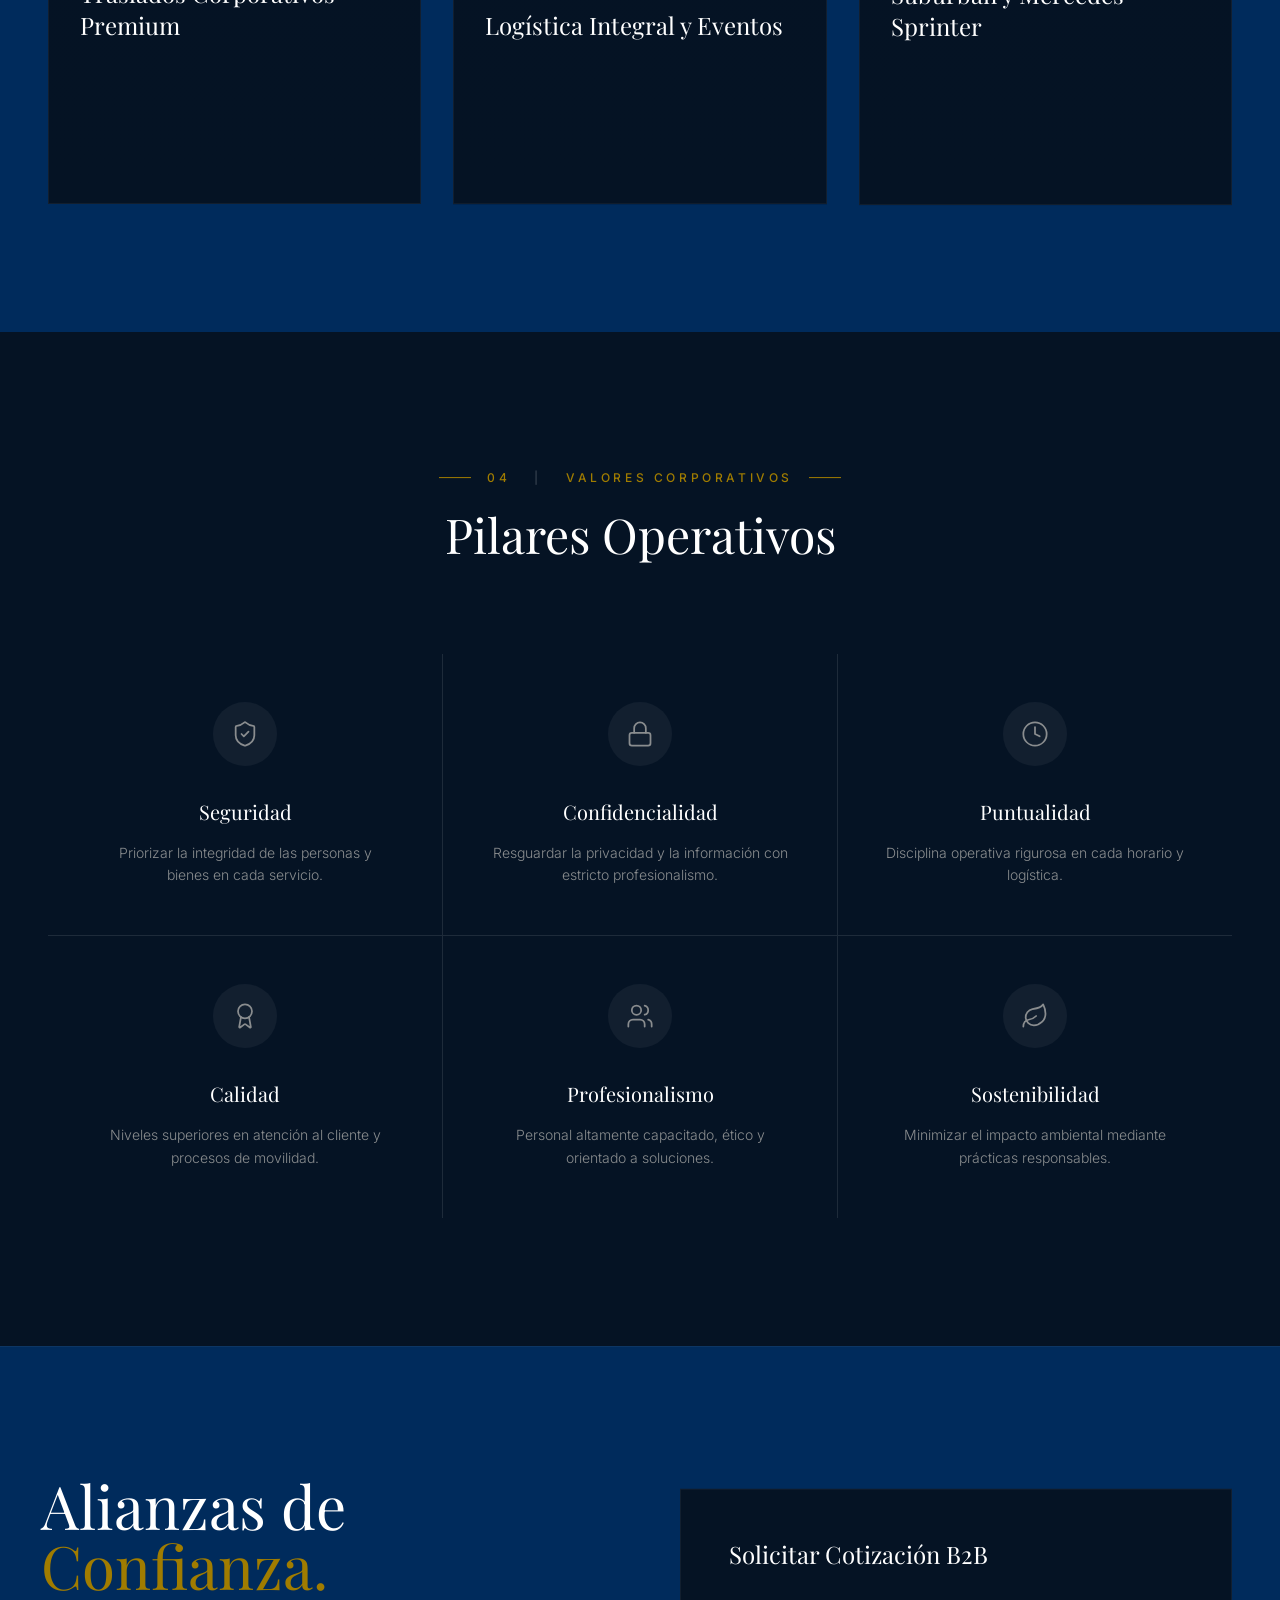
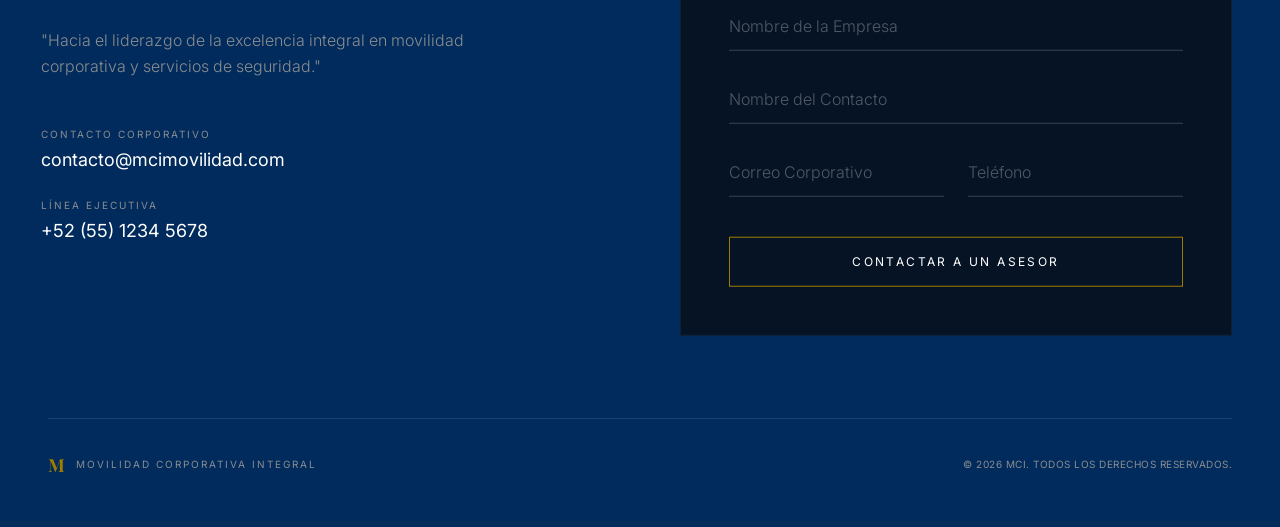
==== commit 4a1cc822: "Update 3rd Services card: replace "Protección Privada" with "Servicio de Vehículos Suburban y Merced" ====
--- a/propuesta-1/index.html
+++ b/propuesta-1/index.html
@@ -4,7 +4,7 @@
     <meta charset="UTF-8" />
     <meta name="viewport" content="width=device-width, initial-scale=1.0" />
     <title>MCI</title>
-    <script type="module" crossorigin src="./assets/index-BfzOcPfZ.js"></script>
+    <script type="module" crossorigin src="./assets/index-D7QqzXr0.js"></script>
     <link rel="stylesheet" crossorigin href="./assets/index-lKeBoYft.css">
   </head>
   <body>
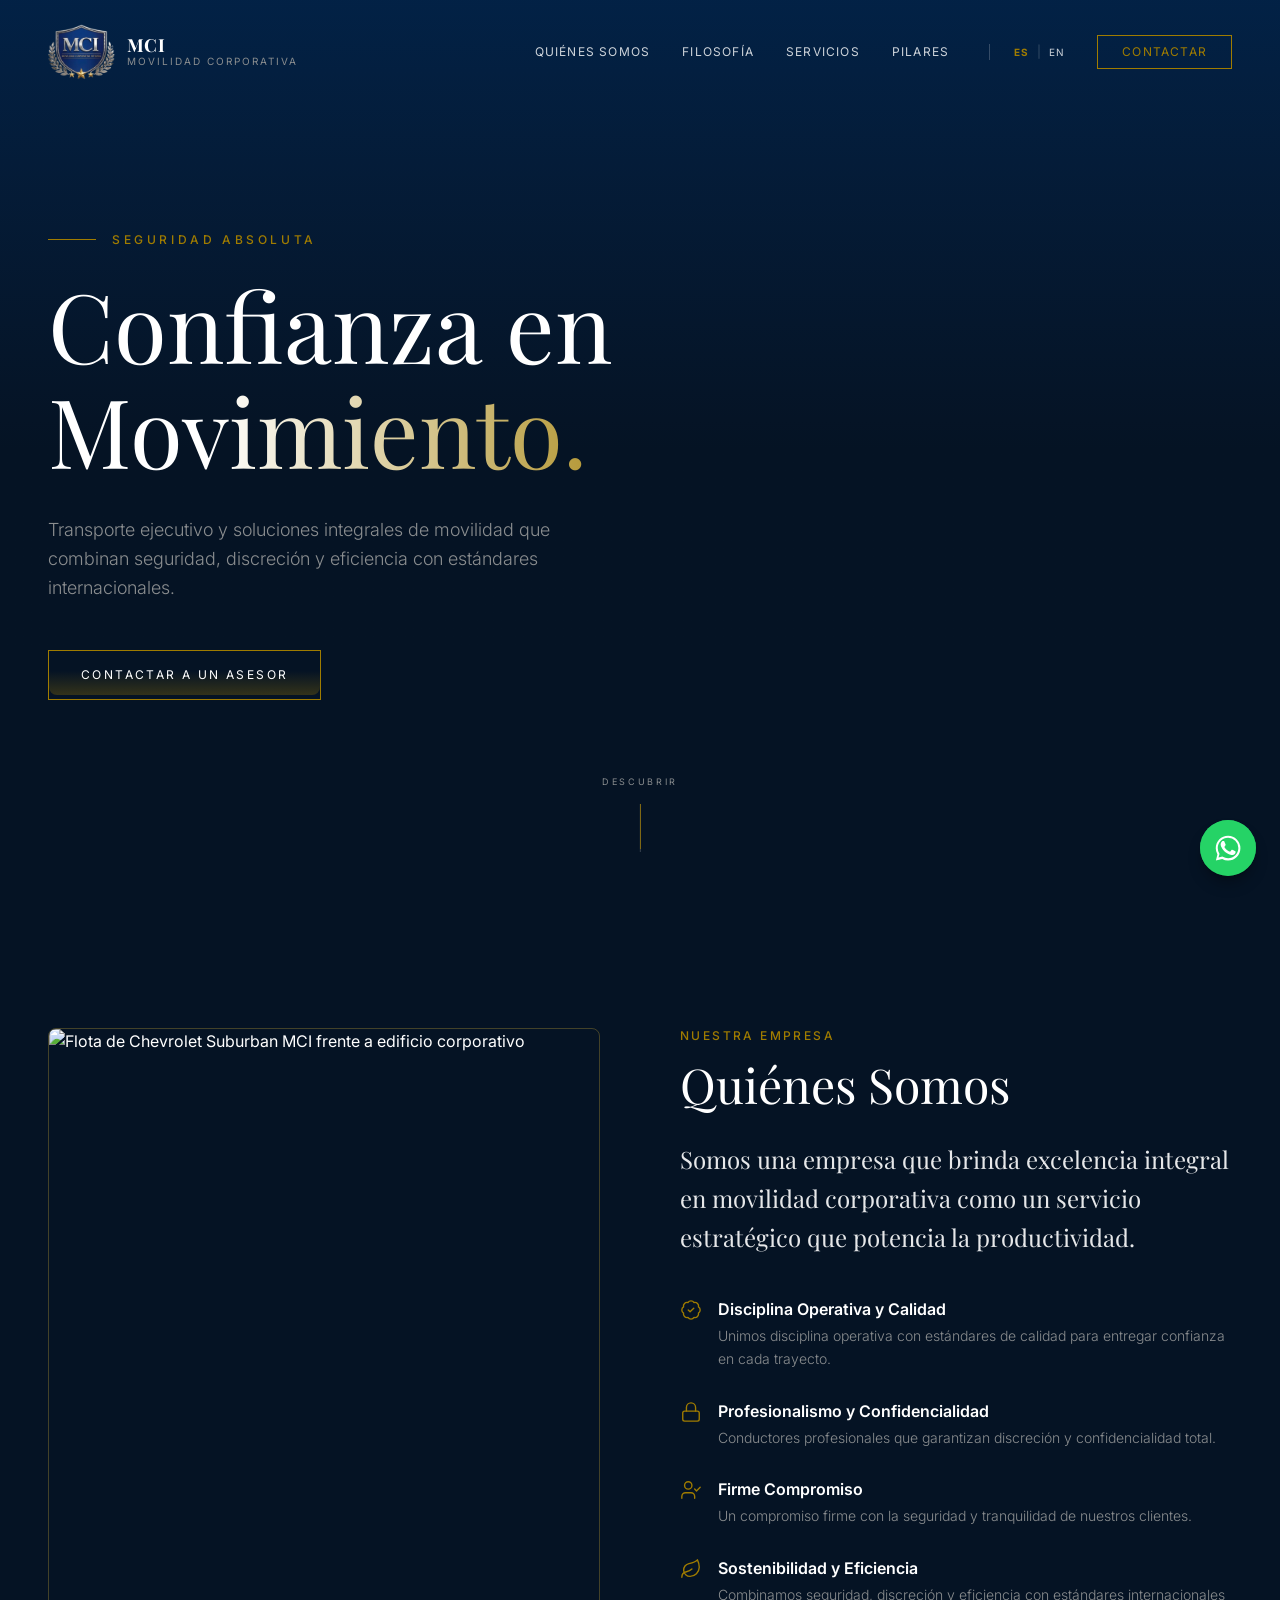
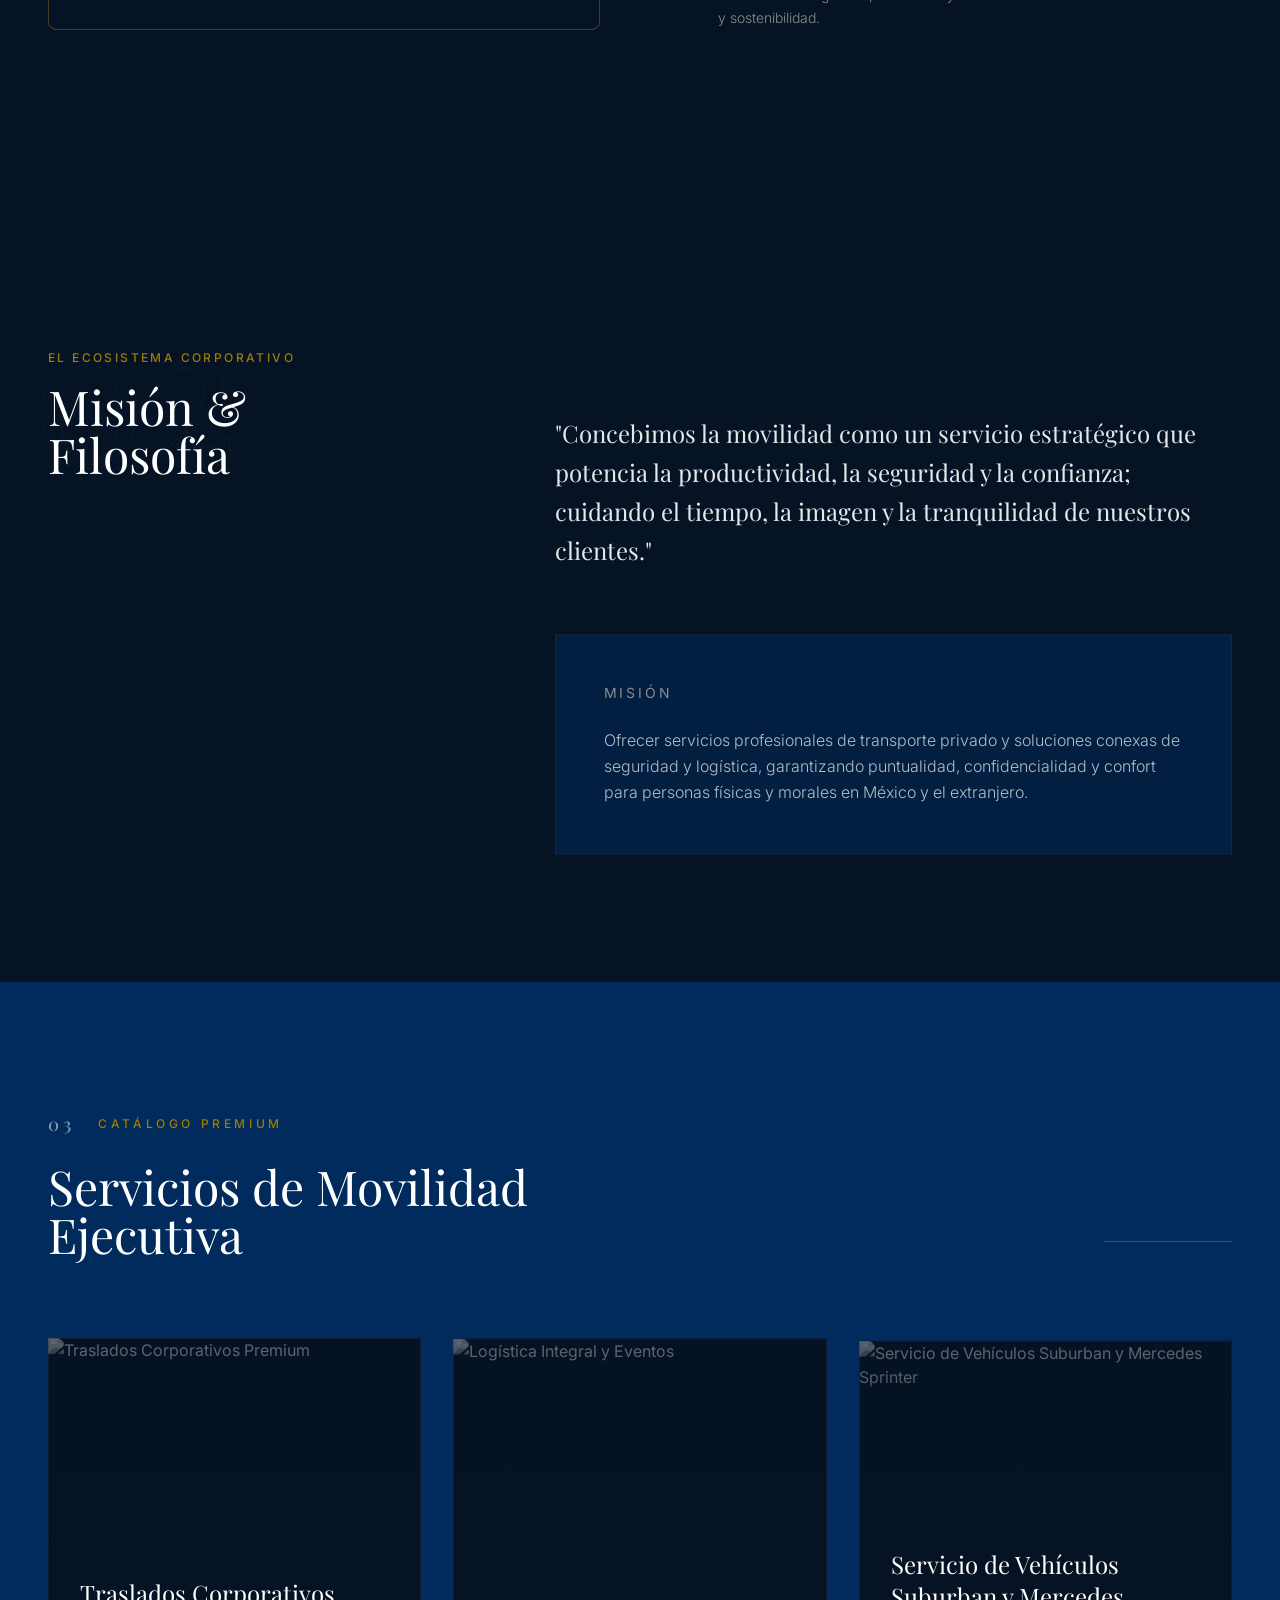
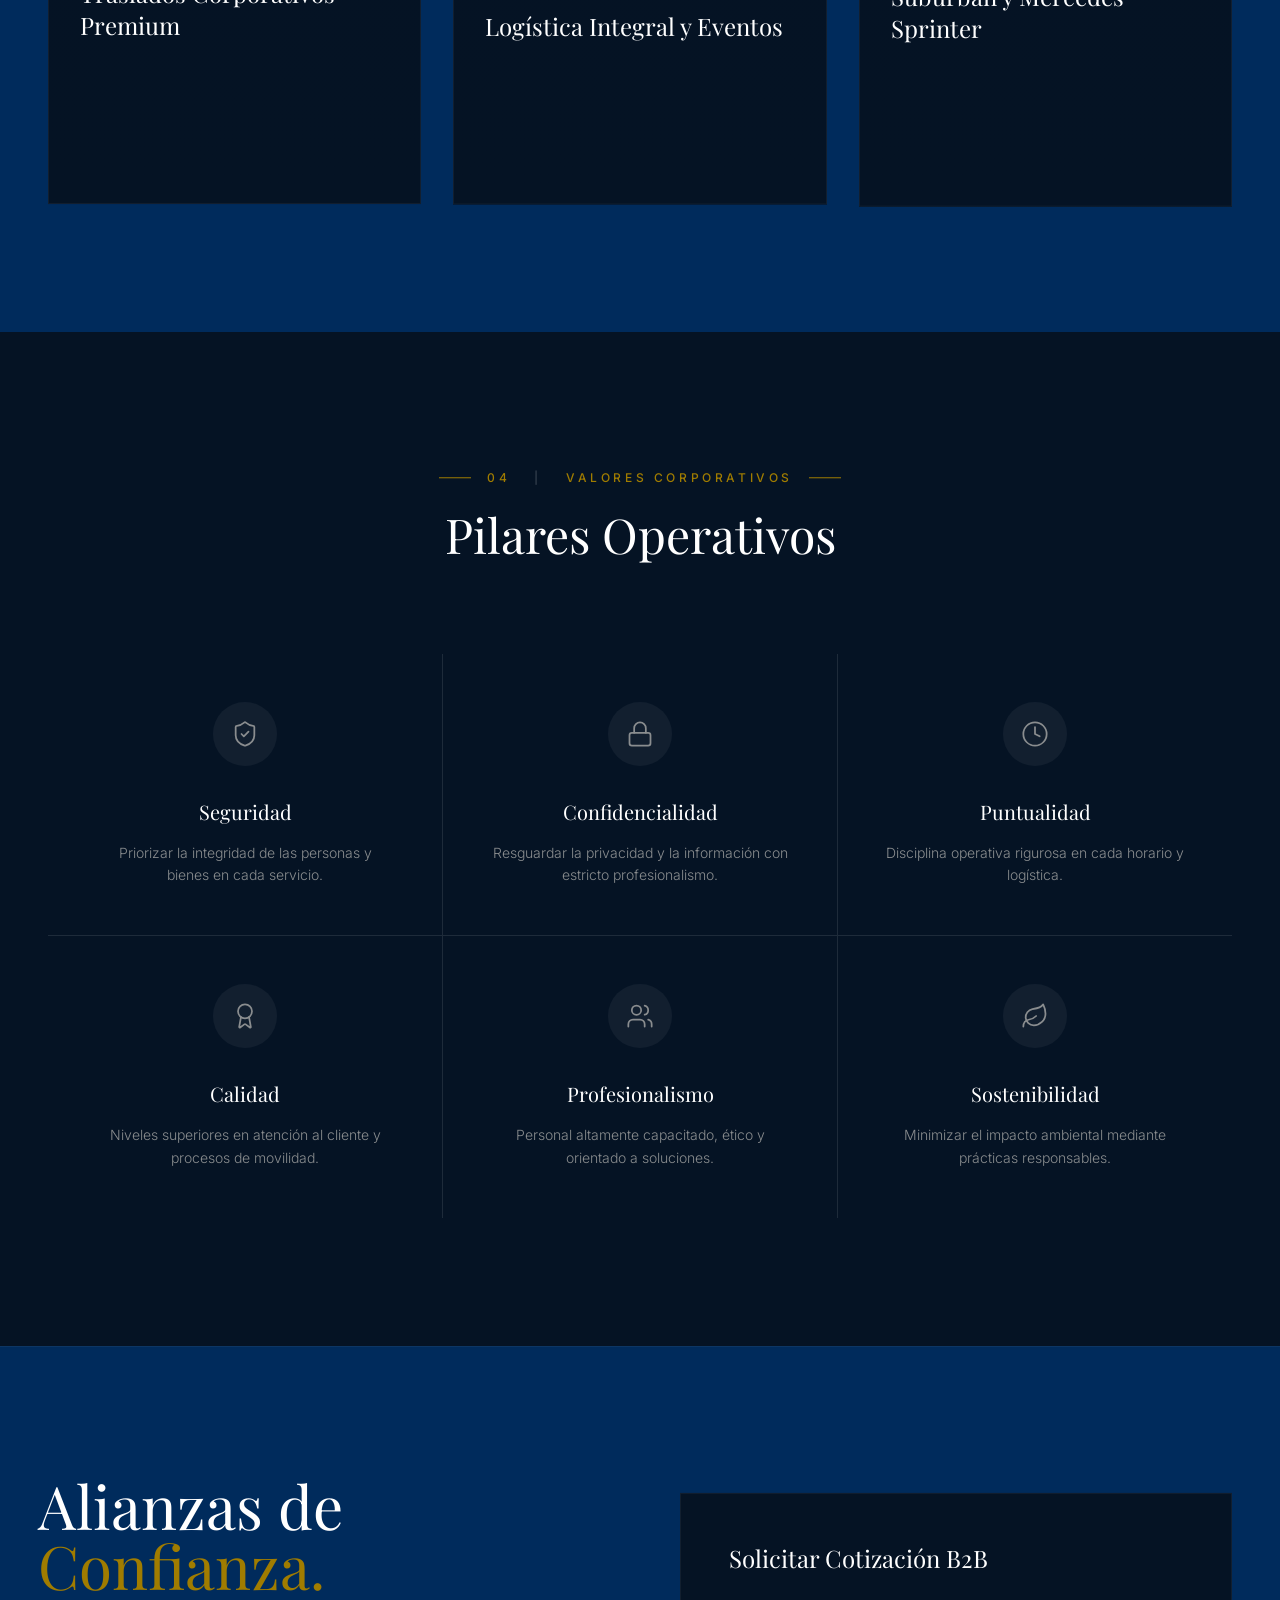
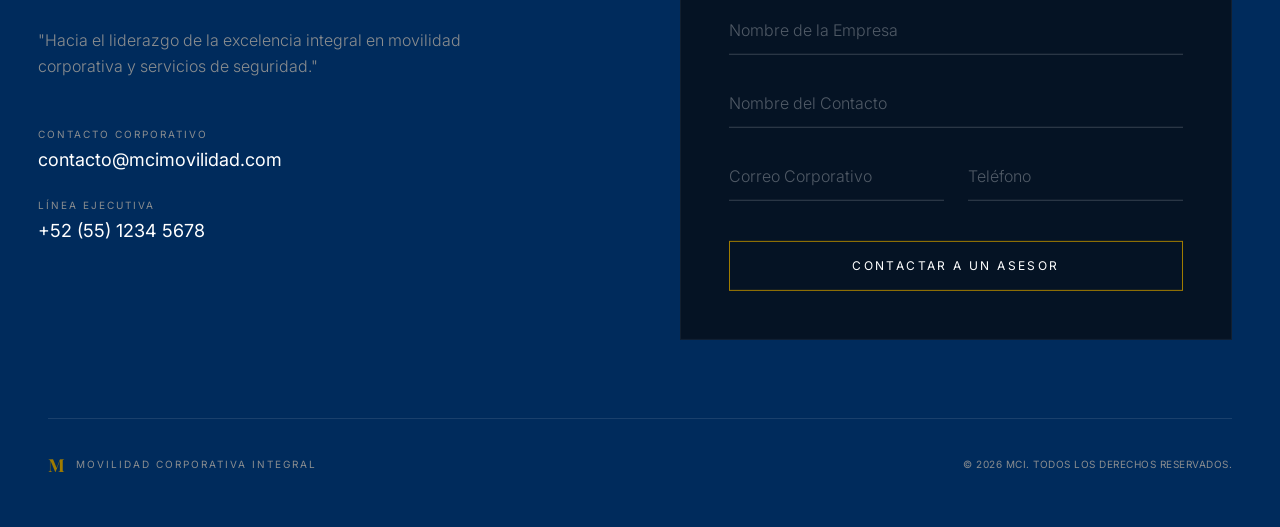
==== commit c74bc119: "Fix janky navbar entrance animation on page load in all three proposals: the CSS transition-all on t" ====
--- a/propuesta-1/index.html
+++ b/propuesta-1/index.html
@@ -4,8 +4,8 @@
     <meta charset="UTF-8" />
     <meta name="viewport" content="width=device-width, initial-scale=1.0" />
     <title>MCI</title>
-    <script type="module" crossorigin src="./assets/index-D7QqzXr0.js"></script>
-    <link rel="stylesheet" crossorigin href="./assets/index-lKeBoYft.css">
+    <script type="module" crossorigin src="./assets/index-i7YTd-ut.js"></script>
+    <link rel="stylesheet" crossorigin href="./assets/index-w8RTkHMw.css">
   </head>
   <body>
     <div id="root"></div>
--- a/propuesta-1/assets/index-w8RTkHMw.css
+++ b/propuesta-1/assets/index-w8RTkHMw.css
@@ -0,0 +1 @@
+@import"https://fonts.googleapis.com/css2?family=Inter:wght@300;400;500;600&family=Playfair+Display:ital,wght@0,400;0,500;0,600;0,700;1,400&display=swap";/*! tailwindcss v4.3.3 | MIT License | https://tailwindcss.com */@layer properties{@supports (((-webkit-hyphens:none)) and (not (margin-trim:inline))) or ((-moz-orient:inline) and (not (color:rgb(from red r g b)))){*,:before,:after,::backdrop{--tw-translate-x:0;--tw-translate-y:0;--tw-translate-z:0;--tw-scale-x:1;--tw-scale-y:1;--tw-scale-z:1;--tw-rotate-x:initial;--tw-rotate-y:initial;--tw-rotate-z:initial;--tw-skew-x:initial;--tw-skew-y:initial;--tw-space-y-reverse:0;--tw-border-style:solid;--tw-gradient-position:initial;--tw-gradient-from:#0000;--tw-gradient-via:#0000;--tw-gradient-to:#0000;--tw-gradient-stops:initial;--tw-gradient-via-stops:initial;--tw-gradient-from-position:0%;--tw-gradient-via-position:50%;--tw-gradient-to-position:100%;--tw-leading:initial;--tw-font-weight:initial;--tw-tracking:initial;--tw-shadow:0 0 #0000;--tw-shadow-color:initial;--tw-shadow-alpha:100%;--tw-inset-shadow:0 0 #0000;--tw-inset-shadow-color:initial;--tw-inset-shadow-alpha:100%;--tw-ring-color:initial;--tw-ring-shadow:0 0 #0000;--tw-inset-ring-color:initial;--tw-inset-ring-shadow:0 0 #0000;--tw-ring-inset:initial;--tw-ring-offset-width:0px;--tw-ring-offset-color:#fff;--tw-ring-offset-shadow:0 0 #0000;--tw-blur:initial;--tw-brightness:initial;--tw-contrast:initial;--tw-grayscale:initial;--tw-hue-rotate:initial;--tw-invert:initial;--tw-opacity:initial;--tw-saturate:initial;--tw-sepia:initial;--tw-drop-shadow:initial;--tw-drop-shadow-color:initial;--tw-drop-shadow-alpha:100%;--tw-drop-shadow-size:initial;--tw-backdrop-blur:initial;--tw-backdrop-brightness:initial;--tw-backdrop-contrast:initial;--tw-backdrop-grayscale:initial;--tw-backdrop-hue-rotate:initial;--tw-backdrop-invert:initial;--tw-backdrop-opacity:initial;--tw-backdrop-saturate:initial;--tw-backdrop-sepia:initial;--tw-duration:initial;--tw-ease:initial}}}@layer theme{:root,:host{--font-sans:"Inter", ui-sans-serif, system-ui, sans-serif;--font-serif:"Playfair Display", ui-serif, Georgia, serif;--font-mono:ui-monospace, SFMono-Regular, Menlo, Monaco, Consolas, "Liberation Mono", "Courier New", monospace;--color-black:#000;--color-white:#fff;--spacing:.25rem;--container-md:28rem;--container-xl:36rem;--container-3xl:48rem;--container-7xl:80rem;--text-xs:.75rem;--text-xs--line-height:calc(1 / .75);--text-sm:.875rem;--text-sm--line-height:calc(1.25 / .875);--text-base:1rem;--text-base--line-height: 1.5 ;--text-lg:1.125rem;--text-lg--line-height:calc(1.75 / 1.125);--text-xl:1.25rem;--text-xl--line-height:calc(1.75 / 1.25);--text-2xl:1.5rem;--text-2xl--line-height:calc(2 / 1.5);--text-3xl:1.875rem;--text-3xl--line-height: 1.2 ;--text-4xl:2.25rem;--text-4xl--line-height:calc(2.5 / 2.25);--text-5xl:3rem;--text-5xl--line-height:1;--text-6xl:3.75rem;--text-6xl--line-height:1;--text-7xl:4.5rem;--text-7xl--line-height:1;--text-8xl:6rem;--text-8xl--line-height:1;--font-weight-light:300;--font-weight-medium:500;--font-weight-semibold:600;--font-weight-bold:700;--tracking-tighter:-.05em;--tracking-wide:.025em;--tracking-wider:.05em;--tracking-widest:.1em;--leading-relaxed:1.625;--radius-sm:.25rem;--radius-lg:.5rem;--ease-out:cubic-bezier(0, 0, .2, 1);--animate-ping:ping 1s cubic-bezier(0, 0, .2, 1) infinite;--blur-md:12px;--blur-xl:24px;--default-transition-duration:.15s;--default-transition-timing-function:cubic-bezier(.4, 0, .2, 1);--default-font-family:var(--font-sans);--default-mono-font-family:var(--font-mono);--color-mci-navy:#002b5c;--color-mci-slate:#8a8d8f;--color-mci-gold:#a07c00;--color-mci-dark:#051324}}@layer base{*,:after,:before,::backdrop{box-sizing:border-box;border:0 solid;margin:0;padding:0}::file-selector-button{box-sizing:border-box;border:0 solid;margin:0;padding:0}html,:host{-webkit-text-size-adjust:100%;-moz-tab-size:4;tab-size:4;line-height:1.5;font-family:var(--default-font-family,-apple-system, BlinkMacSystemFont, "Segoe UI", Roboto, "Helvetica Neue", "Noto Sans", Arial, sans-serif, "Apple Color Emoji", "Segoe UI Emoji", "Segoe UI Symbol", "Noto Color Emoji");font-feature-settings:var(--default-font-feature-settings,normal);font-variation-settings:var(--default-font-variation-settings,normal);-webkit-tap-highlight-color:transparent}hr{height:0;color:inherit;border-top-width:1px}abbr:where([title]){-webkit-text-decoration:underline dotted;text-decoration:underline dotted}h1,h2,h3,h4,h5,h6{font-size:inherit;font-weight:inherit}a{color:inherit;-webkit-text-decoration:inherit;text-decoration:inherit}b,strong{font-weight:bolder}code,kbd,samp,pre{font-family:var(--default-mono-font-family,ui-monospace, SFMono-Regular, Menlo, Monaco, Consolas, "Liberation Mono", "Courier New", monospace);font-feature-settings:var(--default-mono-font-feature-settings,normal);font-variation-settings:var(--default-mono-font-variation-settings,normal);font-size:1em}small{font-size:80%}sub,sup{vertical-align:baseline;font-size:75%;line-height:0;position:relative}sub{bottom:-.25em}sup{top:-.5em}table{text-indent:0;border-color:inherit;border-collapse:collapse}:-moz-focusring:where(:not(iframe)){outline:auto}progress{vertical-align:baseline}summary{display:list-item}ol,ul,menu{list-style:none}img,svg,video,canvas,audio,iframe,embed,object{vertical-align:middle;display:block}img,video{max-width:100%;height:auto}button,input,select,optgroup,textarea{font:inherit;font-feature-settings:inherit;font-variation-settings:inherit;letter-spacing:inherit;color:inherit;opacity:1;background-color:#0000;border-radius:0}::file-selector-button{font:inherit;font-feature-settings:inherit;font-variation-settings:inherit;letter-spacing:inherit;color:inherit;opacity:1;background-color:#0000;border-radius:0}:where(select:is([multiple],[size])) optgroup{font-weight:bolder}:where(select:is([multiple],[size])) optgroup option{padding-inline-start:20px}::file-selector-button{margin-inline-end:4px}::placeholder{opacity:1}@supports (not ((-webkit-appearance:-apple-pay-button))) or (contain-intrinsic-size:1px){::placeholder{color:currentColor}@supports (color:color-mix(in lab,red,red)){::placeholder{color:color-mix(in oklab,currentcolor 50%,transparent)}}}textarea{resize:vertical}::-webkit-search-decoration{-webkit-appearance:none}::-webkit-date-and-time-value{min-height:1lh;text-align:inherit}::-webkit-datetime-edit{display:inline-flex}::-webkit-datetime-edit-fields-wrapper{padding:0}::-webkit-datetime-edit{padding-block:0}::-webkit-datetime-edit-year-field{padding-block:0}::-webkit-datetime-edit-month-field{padding-block:0}::-webkit-datetime-edit-day-field{padding-block:0}::-webkit-datetime-edit-hour-field{padding-block:0}::-webkit-datetime-edit-minute-field{padding-block:0}::-webkit-datetime-edit-second-field{padding-block:0}::-webkit-datetime-edit-millisecond-field{padding-block:0}::-webkit-datetime-edit-meridiem-field{padding-block:0}::-webkit-calendar-picker-indicator{line-height:1}:-moz-ui-invalid{box-shadow:none}button,input:where([type=button],[type=reset],[type=submit]){-webkit-appearance:button;-moz-appearance:button;appearance:button}::file-selector-button{-webkit-appearance:button;-moz-appearance:button;appearance:button}::-webkit-inner-spin-button{height:auto}::-webkit-outer-spin-button{height:auto}[hidden]:where(:not([hidden=until-found])){display:none!important}}@layer components;@layer utilities{.pointer-events-none{pointer-events:none}.absolute{position:absolute}.fixed{position:fixed}.relative{position:relative}.inset-0{top:0;right:0;bottom:0;left:0}.top-0{top:0}.top-1\/2{top:50%}.right-0{right:0}.right-6{right:calc(var(--spacing) * 6)}.bottom-6{bottom:calc(var(--spacing) * 6)}.bottom-12{bottom:calc(var(--spacing) * 12)}.left-0{left:0}.left-1\/2{left:50%}.z-0{z-index:0}.z-10{z-index:10}.z-20{z-index:20}.z-30{z-index:30}.z-40{z-index:40}.z-50{z-index:50}.z-\[60\]{z-index:60}.z-\[70\]{z-index:70}.mx-2{margin-inline:calc(var(--spacing) * 2)}.mx-auto{margin-inline:auto}.-mt-1{margin-top:calc(var(--spacing) * -1)}.mt-0\.5{margin-top:calc(var(--spacing) * .5)}.mt-8{margin-top:calc(var(--spacing) * 8)}.mr-2{margin-right:calc(var(--spacing) * 2)}.mb-1{margin-bottom:var(--spacing)}.mb-4{margin-bottom:calc(var(--spacing) * 4)}.mb-6{margin-bottom:calc(var(--spacing) * 6)}.mb-8{margin-bottom:calc(var(--spacing) * 8)}.mb-10{margin-bottom:calc(var(--spacing) * 10)}.mb-12{margin-bottom:calc(var(--spacing) * 12)}.mb-20{margin-bottom:calc(var(--spacing) * 20)}.mb-24{margin-bottom:calc(var(--spacing) * 24)}.-ml-4{margin-left:calc(var(--spacing) * -4)}.ml-2{margin-left:calc(var(--spacing) * 2)}.block{display:block}.flex{display:flex}.grid{display:grid}.hidden{display:none}.inline-flex{display:inline-flex}.aspect-\[4\/5\]{aspect-ratio:4/5}.h-6{height:calc(var(--spacing) * 6)}.h-8{height:calc(var(--spacing) * 8)}.h-10{height:calc(var(--spacing) * 10)}.h-12{height:calc(var(--spacing) * 12)}.h-14{height:calc(var(--spacing) * 14)}.h-16{height:calc(var(--spacing) * 16)}.h-\[1px\]{height:1px}.h-full{height:100%}.h-screen{height:100vh}.min-h-\[420px\]{min-height:420px}.w-1{width:var(--spacing)}.w-8{width:calc(var(--spacing) * 8)}.w-10{width:calc(var(--spacing) * 10)}.w-12{width:calc(var(--spacing) * 12)}.w-14{width:calc(var(--spacing) * 14)}.w-16{width:calc(var(--spacing) * 16)}.w-32{width:calc(var(--spacing) * 32)}.w-\[1px\]{width:1px}.w-auto{width:auto}.w-full{width:100%}.max-w-3xl{max-width:var(--container-3xl)}.max-w-7xl{max-width:var(--container-7xl)}.max-w-md{max-width:var(--container-md)}.max-w-xl{max-width:var(--container-xl)}.flex-shrink-0{flex-shrink:0}.origin-top{transform-origin:top}.-translate-x-1\/2{--tw-translate-x: -50% ;translate:var(--tw-translate-x) var(--tw-translate-y)}.-translate-y-1\/2{--tw-translate-y: -50% ;translate:var(--tw-translate-x) var(--tw-translate-y)}.translate-y-0{--tw-translate-y:0px;translate:var(--tw-translate-x) var(--tw-translate-y)}.translate-y-full{--tw-translate-y:100%;translate:var(--tw-translate-x) var(--tw-translate-y)}.scale-y-0{--tw-scale-y:0%;scale:var(--tw-scale-x) var(--tw-scale-y)}.transform{transform:var(--tw-rotate-x,) var(--tw-rotate-y,) var(--tw-rotate-z,) var(--tw-skew-x,) var(--tw-skew-y,)}.animate-ping{animation:var(--animate-ping)}.grid-cols-1{grid-template-columns:repeat(1,minmax(0,1fr))}.flex-col{flex-direction:column}.items-center{align-items:center}.items-end{align-items:flex-end}.items-start{align-items:flex-start}.items-stretch{align-items:stretch}.justify-between{justify-content:space-between}.justify-center{justify-content:center}.justify-end{justify-content:flex-end}.gap-2{gap:calc(var(--spacing) * 2)}.gap-3{gap:calc(var(--spacing) * 3)}.gap-4{gap:calc(var(--spacing) * 4)}.gap-6{gap:calc(var(--spacing) * 6)}.gap-7{gap:calc(var(--spacing) * 7)}.gap-8{gap:calc(var(--spacing) * 8)}.gap-16{gap:calc(var(--spacing) * 16)}.gap-20{gap:calc(var(--spacing) * 20)}.gap-\[1px\]{gap:1px}:where(.space-y-6>:not(:last-child)){--tw-space-y-reverse:0;margin-block-start:calc(calc(var(--spacing) * 6) * var(--tw-space-y-reverse));margin-block-end:calc(calc(var(--spacing) * 6) * calc(1 - var(--tw-space-y-reverse)))}.overflow-hidden{overflow:hidden}.rounded-full{border-radius:3.40282e38px}.rounded-lg{border-radius:var(--radius-lg)}.rounded-sm{border-radius:var(--radius-sm)}.border{border-style:var(--tw-border-style);border-width:1px}.border-t{border-top-style:var(--tw-border-style);border-top-width:1px}.border-b{border-bottom-style:var(--tw-border-style);border-bottom-width:1px}.border-l{border-left-style:var(--tw-border-style);border-left-width:1px}.border-mci-gold{border-color:var(--color-mci-gold)}.border-mci-gold\/20{border-color:#a07c0033}@supports (color:color-mix(in lab,red,red)){.border-mci-gold\/20{border-color:color-mix(in oklab,var(--color-mci-gold) 20%,transparent)}}.border-mci-gold\/50{border-color:#a07c0080}@supports (color:color-mix(in lab,red,red)){.border-mci-gold\/50{border-color:color-mix(in oklab,var(--color-mci-gold) 50%,transparent)}}.border-transparent{border-color:#0000}.border-white\/5{border-color:#ffffff0d}@supports (color:color-mix(in lab,red,red)){.border-white\/5{border-color:color-mix(in oklab,var(--color-white) 5%,transparent)}}.border-white\/10{border-color:#ffffff1a}@supports (color:color-mix(in lab,red,red)){.border-white\/10{border-color:color-mix(in oklab,var(--color-white) 10%,transparent)}}.border-white\/20{border-color:#fff3}@supports (color:color-mix(in lab,red,red)){.border-white\/20{border-color:color-mix(in oklab,var(--color-white) 20%,transparent)}}.bg-\[\#25D366\]{background-color:#25d366}.bg-mci-dark{background-color:var(--color-mci-dark)}.bg-mci-dark\/40{background-color:#05132466}@supports (color:color-mix(in lab,red,red)){.bg-mci-dark\/40{background-color:color-mix(in oklab,var(--color-mci-dark) 40%,transparent)}}.bg-mci-dark\/95{background-color:#051324f2}@supports (color:color-mix(in lab,red,red)){.bg-mci-dark\/95{background-color:color-mix(in oklab,var(--color-mci-dark) 95%,transparent)}}.bg-mci-gold{background-color:var(--color-mci-gold)}.bg-mci-navy{background-color:var(--color-mci-navy)}.bg-mci-navy\/50{background-color:#002b5c80}@supports (color:color-mix(in lab,red,red)){.bg-mci-navy\/50{background-color:color-mix(in oklab,var(--color-mci-navy) 50%,transparent)}}.bg-mci-navy\/90{background-color:#002b5ce6}@supports (color:color-mix(in lab,red,red)){.bg-mci-navy\/90{background-color:color-mix(in oklab,var(--color-mci-navy) 90%,transparent)}}.bg-transparent{background-color:#0000}.bg-white\/5{background-color:#ffffff0d}@supports (color:color-mix(in lab,red,red)){.bg-white\/5{background-color:color-mix(in oklab,var(--color-white) 5%,transparent)}}.bg-white\/10{background-color:#ffffff1a}@supports (color:color-mix(in lab,red,red)){.bg-white\/10{background-color:color-mix(in oklab,var(--color-white) 10%,transparent)}}.bg-white\/20{background-color:#fff3}@supports (color:color-mix(in lab,red,red)){.bg-white\/20{background-color:color-mix(in oklab,var(--color-white) 20%,transparent)}}.bg-gradient-to-b{--tw-gradient-position:to bottom in oklab;background-image:linear-gradient(var(--tw-gradient-stops))}.bg-gradient-to-t{--tw-gradient-position:to top in oklab;background-image:linear-gradient(var(--tw-gradient-stops))}.bg-\[radial-gradient\(ellipse_at_center\,_var\(--tw-gradient-stops\)\)\]{background-image:radial-gradient(ellipse at center,var(--tw-gradient-stops))}.from-mci-dark{--tw-gradient-from:var(--color-mci-dark);--tw-gradient-stops:var(--tw-gradient-via-stops,var(--tw-gradient-position), var(--tw-gradient-from) var(--tw-gradient-from-position), var(--tw-gradient-to) var(--tw-gradient-to-position))}.from-mci-navy\/60{--tw-gradient-from:#002b5c99}@supports (color:color-mix(in lab,red,red)){.from-mci-navy\/60{--tw-gradient-from:color-mix(in oklab, var(--color-mci-navy) 60%, transparent)}}.from-mci-navy\/60{--tw-gradient-stops:var(--tw-gradient-via-stops,var(--tw-gradient-position), var(--tw-gradient-from) var(--tw-gradient-from-position), var(--tw-gradient-to) var(--tw-gradient-to-position))}.from-transparent{--tw-gradient-from:transparent;--tw-gradient-stops:var(--tw-gradient-via-stops,var(--tw-gradient-position), var(--tw-gradient-from) var(--tw-gradient-from-position), var(--tw-gradient-to) var(--tw-gradient-to-position))}.via-mci-dark\/40{--tw-gradient-via:#05132466}@supports (color:color-mix(in lab,red,red)){.via-mci-dark\/40{--tw-gradient-via:color-mix(in oklab, var(--color-mci-dark) 40%, transparent)}}.via-mci-dark\/40{--tw-gradient-via-stops:var(--tw-gradient-position), var(--tw-gradient-from) var(--tw-gradient-from-position), var(--tw-gradient-via) var(--tw-gradient-via-position), var(--tw-gradient-to) var(--tw-gradient-to-position);--tw-gradient-stops:var(--tw-gradient-via-stops)}.via-mci-dark\/80{--tw-gradient-via:#051324cc}@supports (color:color-mix(in lab,red,red)){.via-mci-dark\/80{--tw-gradient-via:color-mix(in oklab, var(--color-mci-dark) 80%, transparent)}}.via-mci-dark\/80{--tw-gradient-via-stops:var(--tw-gradient-position), var(--tw-gradient-from) var(--tw-gradient-from-position), var(--tw-gradient-via) var(--tw-gradient-via-position), var(--tw-gradient-to) var(--tw-gradient-to-position);--tw-gradient-stops:var(--tw-gradient-via-stops)}.via-transparent{--tw-gradient-via:transparent;--tw-gradient-via-stops:var(--tw-gradient-position), var(--tw-gradient-from) var(--tw-gradient-from-position), var(--tw-gradient-via) var(--tw-gradient-via-position), var(--tw-gradient-to) var(--tw-gradient-to-position);--tw-gradient-stops:var(--tw-gradient-via-stops)}.to-mci-dark{--tw-gradient-to:var(--color-mci-dark);--tw-gradient-stops:var(--tw-gradient-via-stops,var(--tw-gradient-position), var(--tw-gradient-from) var(--tw-gradient-from-position), var(--tw-gradient-to) var(--tw-gradient-to-position))}.to-mci-dark\/90{--tw-gradient-to:#051324e6}@supports (color:color-mix(in lab,red,red)){.to-mci-dark\/90{--tw-gradient-to:color-mix(in oklab, var(--color-mci-dark) 90%, transparent)}}.to-mci-dark\/90{--tw-gradient-stops:var(--tw-gradient-via-stops,var(--tw-gradient-position), var(--tw-gradient-from) var(--tw-gradient-from-position), var(--tw-gradient-to) var(--tw-gradient-to-position))}.to-mci-gold{--tw-gradient-to:var(--color-mci-gold);--tw-gradient-stops:var(--tw-gradient-via-stops,var(--tw-gradient-position), var(--tw-gradient-from) var(--tw-gradient-from-position), var(--tw-gradient-to) var(--tw-gradient-to-position))}.to-transparent{--tw-gradient-to:transparent;--tw-gradient-stops:var(--tw-gradient-via-stops,var(--tw-gradient-position), var(--tw-gradient-from) var(--tw-gradient-from-position), var(--tw-gradient-to) var(--tw-gradient-to-position))}.bg-cover{background-size:cover}.bg-center{background-position:50%}.bg-no-repeat{background-repeat:no-repeat}.object-cover{object-fit:cover}.object-\[50\%_65\%\]{object-position:50% 65%}.p-8{padding:calc(var(--spacing) * 8)}.p-12{padding:calc(var(--spacing) * 12)}.px-6{padding-inline:calc(var(--spacing) * 6)}.px-8{padding-inline:calc(var(--spacing) * 8)}.py-2{padding-block:calc(var(--spacing) * 2)}.py-3{padding-block:calc(var(--spacing) * 3)}.py-4{padding-block:calc(var(--spacing) * 4)}.py-6{padding-block:calc(var(--spacing) * 6)}.py-32{padding-block:calc(var(--spacing) * 32)}.pt-4{padding-top:calc(var(--spacing) * 4)}.pt-8{padding-top:calc(var(--spacing) * 8)}.pt-32{padding-top:calc(var(--spacing) * 32)}.pb-12{padding-bottom:calc(var(--spacing) * 12)}.pb-24{padding-bottom:calc(var(--spacing) * 24)}.pl-6{padding-left:calc(var(--spacing) * 6)}.text-center{text-align:center}.font-sans{font-family:var(--font-sans)}.font-serif{font-family:var(--font-serif)}.text-2xl{font-size:var(--text-2xl);line-height:var(--tw-leading,var(--text-2xl--line-height))}.text-4xl{font-size:var(--text-4xl);line-height:var(--tw-leading,var(--text-4xl--line-height))}.text-5xl{font-size:var(--text-5xl);line-height:var(--tw-leading,var(--text-5xl--line-height))}.text-base{font-size:var(--text-base);line-height:var(--tw-leading,var(--text-base--line-height))}.text-lg{font-size:var(--text-lg);line-height:var(--tw-leading,var(--text-lg--line-height))}.text-sm{font-size:var(--text-sm);line-height:var(--tw-leading,var(--text-sm--line-height))}.text-xl{font-size:var(--text-xl);line-height:var(--tw-leading,var(--text-xl--line-height))}.text-xs{font-size:var(--text-xs);line-height:var(--tw-leading,var(--text-xs--line-height))}.text-\[9px\]{font-size:9px}.text-\[10px\]{font-size:10px}.text-\[12rem\]{font-size:12rem}.leading-\[1\.1\]{--tw-leading:1.1;line-height:1.1}.leading-none{--tw-leading:1;line-height:1}.leading-relaxed{--tw-leading:var(--leading-relaxed);line-height:var(--leading-relaxed)}.font-bold{--tw-font-weight:var(--font-weight-bold);font-weight:var(--font-weight-bold)}.font-light{--tw-font-weight:var(--font-weight-light);font-weight:var(--font-weight-light)}.font-medium{--tw-font-weight:var(--font-weight-medium);font-weight:var(--font-weight-medium)}.font-semibold{--tw-font-weight:var(--font-weight-semibold);font-weight:var(--font-weight-semibold)}.tracking-\[0\.2em\]{--tw-tracking:.2em;letter-spacing:.2em}.tracking-\[0\.3em\]{--tw-tracking:.3em;letter-spacing:.3em}.tracking-tighter{--tw-tracking:var(--tracking-tighter);letter-spacing:var(--tracking-tighter)}.tracking-wide{--tw-tracking:var(--tracking-wide);letter-spacing:var(--tracking-wide)}.tracking-wider{--tw-tracking:var(--tracking-wider);letter-spacing:var(--tracking-wider)}.tracking-widest{--tw-tracking:var(--tracking-widest);letter-spacing:var(--tracking-widest)}.text-mci-gold{color:var(--color-mci-gold)}.text-mci-gold\/50{color:#a07c0080}@supports (color:color-mix(in lab,red,red)){.text-mci-gold\/50{color:color-mix(in oklab,var(--color-mci-gold) 50%,transparent)}}.text-mci-slate{color:var(--color-mci-slate)}.text-white{color:var(--color-white)}.text-white\/20{color:#fff3}@supports (color:color-mix(in lab,red,red)){.text-white\/20{color:color-mix(in oklab,var(--color-white) 20%,transparent)}}.text-white\/70{color:#ffffffb3}@supports (color:color-mix(in lab,red,red)){.text-white\/70{color:color-mix(in oklab,var(--color-white) 70%,transparent)}}.text-white\/80{color:#fffc}@supports (color:color-mix(in lab,red,red)){.text-white\/80{color:color-mix(in oklab,var(--color-white) 80%,transparent)}}.text-white\/90{color:#ffffffe6}@supports (color:color-mix(in lab,red,red)){.text-white\/90{color:color-mix(in oklab,var(--color-white) 90%,transparent)}}.uppercase{text-transform:uppercase}.antialiased{-webkit-font-smoothing:antialiased;-moz-osx-font-smoothing:grayscale}.opacity-30{opacity:.3}.opacity-50{opacity:.5}.opacity-60{opacity:.6}.opacity-75{opacity:.75}.opacity-100{opacity:1}.shadow-lg{--tw-shadow:0 10px 15px -3px var(--tw-shadow-color,#0000001a), 0 4px 6px -4px var(--tw-shadow-color,#0000001a);box-shadow:var(--tw-inset-shadow),var(--tw-inset-ring-shadow),var(--tw-ring-offset-shadow),var(--tw-ring-shadow),var(--tw-shadow)}.shadow-black\/30{--tw-shadow-color:#0000004d}@supports (color:color-mix(in lab,red,red)){.shadow-black\/30{--tw-shadow-color:color-mix(in oklab, color-mix(in oklab, var(--color-black) 30%, transparent) var(--tw-shadow-alpha), transparent)}}.grayscale{--tw-grayscale:grayscale(100%);filter:var(--tw-blur,) var(--tw-brightness,) var(--tw-contrast,) var(--tw-grayscale,) var(--tw-hue-rotate,) var(--tw-invert,) var(--tw-saturate,) var(--tw-sepia,) var(--tw-drop-shadow,)}.backdrop-blur-md{--tw-backdrop-blur:blur(var(--blur-md));-webkit-backdrop-filter:var(--tw-backdrop-blur,) var(--tw-backdrop-brightness,) var(--tw-backdrop-contrast,) var(--tw-backdrop-grayscale,) var(--tw-backdrop-hue-rotate,) var(--tw-backdrop-invert,) var(--tw-backdrop-opacity,) var(--tw-backdrop-saturate,) var(--tw-backdrop-sepia,);backdrop-filter:var(--tw-backdrop-blur,) var(--tw-backdrop-brightness,) var(--tw-backdrop-contrast,) var(--tw-backdrop-grayscale,) var(--tw-backdrop-hue-rotate,) var(--tw-backdrop-invert,) var(--tw-backdrop-opacity,) var(--tw-backdrop-saturate,) var(--tw-backdrop-sepia,)}.backdrop-blur-xl{--tw-backdrop-blur:blur(var(--blur-xl));-webkit-backdrop-filter:var(--tw-backdrop-blur,) var(--tw-backdrop-brightness,) var(--tw-backdrop-contrast,) var(--tw-backdrop-grayscale,) var(--tw-backdrop-hue-rotate,) var(--tw-backdrop-invert,) var(--tw-backdrop-opacity,) var(--tw-backdrop-saturate,) var(--tw-backdrop-sepia,);backdrop-filter:var(--tw-backdrop-blur,) var(--tw-backdrop-brightness,) var(--tw-backdrop-contrast,) var(--tw-backdrop-grayscale,) var(--tw-backdrop-hue-rotate,) var(--tw-backdrop-invert,) var(--tw-backdrop-opacity,) var(--tw-backdrop-saturate,) var(--tw-backdrop-sepia,)}.transition{transition-property:color,background-color,border-color,outline-color,text-decoration-color,fill,stroke,--tw-gradient-from,--tw-gradient-via,--tw-gradient-to,opacity,box-shadow,transform,translate,scale,rotate,filter,-webkit-backdrop-filter,backdrop-filter,display,content-visibility,overlay,pointer-events;transition-timing-function:var(--tw-ease,var(--default-transition-timing-function));transition-duration:var(--tw-duration,var(--default-transition-duration))}.transition-\[background-color\,border-color\,padding\,backdrop-filter\]{transition-property:background-color,border-color,padding,-webkit-backdrop-filter,backdrop-filter;transition-timing-function:var(--tw-ease,var(--default-transition-timing-function));transition-duration:var(--tw-duration,var(--default-transition-duration))}.transition-all{transition-property:all;transition-timing-function:var(--tw-ease,var(--default-transition-timing-function));transition-duration:var(--tw-duration,var(--default-transition-duration))}.transition-colors{transition-property:color,background-color,border-color,outline-color,text-decoration-color,fill,stroke,--tw-gradient-from,--tw-gradient-via,--tw-gradient-to;transition-timing-function:var(--tw-ease,var(--default-transition-timing-function));transition-duration:var(--tw-duration,var(--default-transition-duration))}.transition-opacity{transition-property:opacity;transition-timing-function:var(--tw-ease,var(--default-transition-timing-function));transition-duration:var(--tw-duration,var(--default-transition-duration))}.transition-shadow{transition-property:box-shadow;transition-timing-function:var(--tw-ease,var(--default-transition-timing-function));transition-duration:var(--tw-duration,var(--default-transition-duration))}.transition-transform{transition-property:transform,translate,scale,rotate;transition-timing-function:var(--tw-ease,var(--default-transition-timing-function));transition-duration:var(--tw-duration,var(--default-transition-duration))}.delay-100{transition-delay:.1s}.delay-200{transition-delay:.2s}.duration-300{--tw-duration:.3s;transition-duration:.3s}.duration-400{--tw-duration:.4s;transition-duration:.4s}.duration-500{--tw-duration:.5s;transition-duration:.5s}.duration-700{--tw-duration:.7s;transition-duration:.7s}.duration-1000{--tw-duration:1s;transition-duration:1s}.ease-out{--tw-ease:var(--ease-out);transition-timing-function:var(--ease-out)}@media(hover:hover){.group-hover\:translate-y-0:is(:where(.group):hover *){--tw-translate-y:0px;translate:var(--tw-translate-x) var(--tw-translate-y)}.group-hover\:scale-105:is(:where(.group):hover *){--tw-scale-x:105%;--tw-scale-y:105%;--tw-scale-z:105%;scale:var(--tw-scale-x) var(--tw-scale-y)}.group-hover\:scale-110:is(:where(.group):hover *){--tw-scale-x:110%;--tw-scale-y:110%;--tw-scale-z:110%;scale:var(--tw-scale-x) var(--tw-scale-y)}.group-hover\:scale-y-100:is(:where(.group):hover *){--tw-scale-y:100%;scale:var(--tw-scale-x) var(--tw-scale-y)}.group-hover\:border-mci-gold\/20:is(:where(.group):hover *){border-color:#a07c0033}@supports (color:color-mix(in lab,red,red)){.group-hover\:border-mci-gold\/20:is(:where(.group):hover *){border-color:color-mix(in oklab,var(--color-mci-gold) 20%,transparent)}}.group-hover\:border-mci-gold\/30:is(:where(.group):hover *){border-color:#a07c004d}@supports (color:color-mix(in lab,red,red)){.group-hover\:border-mci-gold\/30:is(:where(.group):hover *){border-color:color-mix(in oklab,var(--color-mci-gold) 30%,transparent)}}.group-hover\:bg-mci-gold\/10:is(:where(.group):hover *){background-color:#a07c001a}@supports (color:color-mix(in lab,red,red)){.group-hover\:bg-mci-gold\/10:is(:where(.group):hover *){background-color:color-mix(in oklab,var(--color-mci-gold) 10%,transparent)}}.group-hover\:bg-transparent:is(:where(.group):hover *){background-color:#0000}.group-hover\:text-mci-gold:is(:where(.group):hover *){color:var(--color-mci-gold)}.group-hover\:opacity-100:is(:where(.group):hover *){opacity:1}.group-hover\:grayscale-0:is(:where(.group):hover *){--tw-grayscale:grayscale(0%);filter:var(--tw-blur,) var(--tw-brightness,) var(--tw-contrast,) var(--tw-grayscale,) var(--tw-hue-rotate,) var(--tw-invert,) var(--tw-saturate,) var(--tw-sepia,) var(--tw-drop-shadow,)}}.selection\:bg-mci-gold ::selection{background-color:var(--color-mci-gold)}.selection\:bg-mci-gold::selection{background-color:var(--color-mci-gold)}.selection\:text-mci-navy ::selection{color:var(--color-mci-navy)}.selection\:text-mci-navy::selection{color:var(--color-mci-navy)}.placeholder\:text-white\/30::placeholder{color:#ffffff4d}@supports (color:color-mix(in lab,red,red)){.placeholder\:text-white\/30::placeholder{color:color-mix(in oklab,var(--color-white) 30%,transparent)}}@media(hover:hover){.hover\:border-mci-gold\/30:hover{border-color:#a07c004d}@supports (color:color-mix(in lab,red,red)){.hover\:border-mci-gold\/30:hover{border-color:color-mix(in oklab,var(--color-mci-gold) 30%,transparent)}}.hover\:bg-mci-gold:hover{background-color:var(--color-mci-gold)}.hover\:bg-mci-navy:hover{background-color:var(--color-mci-navy)}.hover\:text-mci-gold:hover{color:var(--color-mci-gold)}.hover\:text-mci-navy:hover{color:var(--color-mci-navy)}.hover\:text-white:hover{color:var(--color-white)}.hover\:shadow-xl:hover{--tw-shadow:0 20px 25px -5px var(--tw-shadow-color,#0000001a), 0 8px 10px -6px var(--tw-shadow-color,#0000001a);box-shadow:var(--tw-inset-shadow),var(--tw-inset-ring-shadow),var(--tw-ring-offset-shadow),var(--tw-ring-shadow),var(--tw-shadow)}}.focus\:border-mci-gold:focus{border-color:var(--color-mci-gold)}.focus\:outline-none:focus{--tw-outline-style:none;outline-style:none}@media(min-width:40rem){.sm\:block{display:block}.sm\:text-3xl{font-size:var(--text-3xl);line-height:var(--tw-leading,var(--text-3xl--line-height))}}@media(min-width:48rem){.md\:block{display:block}.md\:flex{display:flex}.md\:hidden{display:none}.md\:translate-y-8{--tw-translate-y:calc(var(--spacing) * 8);translate:var(--tw-translate-x) var(--tw-translate-y)}.md\:grid-cols-2{grid-template-columns:repeat(2,minmax(0,1fr))}.md\:grid-cols-3{grid-template-columns:repeat(3,minmax(0,1fr))}.md\:flex-row{flex-direction:row}.md\:p-12{padding:calc(var(--spacing) * 12)}.md\:px-12{padding-inline:calc(var(--spacing) * 12)}.md\:text-2xl{font-size:var(--text-2xl);line-height:var(--tw-leading,var(--text-2xl--line-height))}.md\:text-5xl{font-size:var(--text-5xl);line-height:var(--tw-leading,var(--text-5xl--line-height))}.md\:text-6xl{font-size:var(--text-6xl);line-height:var(--tw-leading,var(--text-6xl--line-height))}.md\:text-7xl{font-size:var(--text-7xl);line-height:var(--tw-leading,var(--text-7xl--line-height))}.md\:text-base{font-size:var(--text-base);line-height:var(--tw-leading,var(--text-base--line-height))}.md\:opacity-0{opacity:0}@media(hover:hover){.md\:group-hover\:translate-y-0:is(:where(.group):hover *){--tw-translate-y:0px;translate:var(--tw-translate-x) var(--tw-translate-y)}.md\:group-hover\:opacity-100:is(:where(.group):hover *){opacity:1}}}@media(min-width:64rem){.lg\:col-span-5{grid-column:span 5/span 5}.lg\:col-span-7{grid-column:span 7/span 7}.lg\:min-h-0{min-height:0}.lg\:grid-cols-2{grid-template-columns:repeat(2,minmax(0,1fr))}.lg\:grid-cols-3{grid-template-columns:repeat(3,minmax(0,1fr))}.lg\:grid-cols-12{grid-template-columns:repeat(12,minmax(0,1fr))}.lg\:gap-8{gap:calc(var(--spacing) * 8)}.lg\:gap-20{gap:calc(var(--spacing) * 20)}.lg\:pt-32{padding-top:calc(var(--spacing) * 32)}.lg\:text-8xl{font-size:var(--text-8xl);line-height:var(--tw-leading,var(--text-8xl--line-height))}.lg\:text-lg{font-size:var(--text-lg);line-height:var(--tw-leading,var(--text-lg--line-height))}}}body{background-color:var(--color-mci-dark);color:#fff;overflow-x:hidden}::selection{background-color:var(--color-mci-gold);color:var(--color-mci-navy)}.text-stroke{-webkit-text-stroke:1px #ffffff1a;color:#0000}@keyframes gold-shimmer{0%{background-position:0%}to{background-position:200%}}.text-gold-shimmer{background-image:linear-gradient(90deg,#fff 0%,#fff 30%,var(--color-mci-gold) 50%,#fff 70%,#fff 100%);color:#0000;background-size:220%;-webkit-background-clip:text;background-clip:text;animation:5s linear infinite gold-shimmer}@property --tw-translate-x{syntax:"*";inherits:false;initial-value:0}@property --tw-translate-y{syntax:"*";inherits:false;initial-value:0}@property --tw-translate-z{syntax:"*";inherits:false;initial-value:0}@property --tw-scale-x{syntax:"*";inherits:false;initial-value:1}@property --tw-scale-y{syntax:"*";inherits:false;initial-value:1}@property --tw-scale-z{syntax:"*";inherits:false;initial-value:1}@property --tw-rotate-x{syntax:"*";inherits:false}@property --tw-rotate-y{syntax:"*";inherits:false}@property --tw-rotate-z{syntax:"*";inherits:false}@property --tw-skew-x{syntax:"*";inherits:false}@property --tw-skew-y{syntax:"*";inherits:false}@property --tw-space-y-reverse{syntax:"*";inherits:false;initial-value:0}@property --tw-border-style{syntax:"*";inherits:false;initial-value:solid}@property --tw-gradient-position{syntax:"*";inherits:false}@property --tw-gradient-from{syntax:"<color>";inherits:false;initial-value:#0000}@property --tw-gradient-via{syntax:"<color>";inherits:false;initial-value:#0000}@property --tw-gradient-to{syntax:"<color>";inherits:false;initial-value:#0000}@property --tw-gradient-stops{syntax:"*";inherits:false}@property --tw-gradient-via-stops{syntax:"*";inherits:false}@property --tw-gradient-from-position{syntax:"<length-percentage>";inherits:false;initial-value:0%}@property --tw-gradient-via-position{syntax:"<length-percentage>";inherits:false;initial-value:50%}@property --tw-gradient-to-position{syntax:"<length-percentage>";inherits:false;initial-value:100%}@property --tw-leading{syntax:"*";inherits:false}@property --tw-font-weight{syntax:"*";inherits:false}@property --tw-tracking{syntax:"*";inherits:false}@property --tw-shadow{syntax:"*";inherits:false;initial-value:0 0 #0000}@property --tw-shadow-color{syntax:"*";inherits:false}@property --tw-shadow-alpha{syntax:"<percentage>";inherits:false;initial-value:100%}@property --tw-inset-shadow{syntax:"*";inherits:false;initial-value:0 0 #0000}@property --tw-inset-shadow-color{syntax:"*";inherits:false}@property --tw-inset-shadow-alpha{syntax:"<percentage>";inherits:false;initial-value:100%}@property --tw-ring-color{syntax:"*";inherits:false}@property --tw-ring-shadow{syntax:"*";inherits:false;initial-value:0 0 #0000}@property --tw-inset-ring-color{syntax:"*";inherits:false}@property --tw-inset-ring-shadow{syntax:"*";inherits:false;initial-value:0 0 #0000}@property --tw-ring-inset{syntax:"*";inherits:false}@property --tw-ring-offset-width{syntax:"<length>";inherits:false;initial-value:0}@property --tw-ring-offset-color{syntax:"*";inherits:false;initial-value:#fff}@property --tw-ring-offset-shadow{syntax:"*";inherits:false;initial-value:0 0 #0000}@property --tw-blur{syntax:"*";inherits:false}@property --tw-brightness{syntax:"*";inherits:false}@property --tw-contrast{syntax:"*";inherits:false}@property --tw-grayscale{syntax:"*";inherits:false}@property --tw-hue-rotate{syntax:"*";inherits:false}@property --tw-invert{syntax:"*";inherits:false}@property --tw-opacity{syntax:"*";inherits:false}@property --tw-saturate{syntax:"*";inherits:false}@property --tw-sepia{syntax:"*";inherits:false}@property --tw-drop-shadow{syntax:"*";inherits:false}@property --tw-drop-shadow-color{syntax:"*";inherits:false}@property --tw-drop-shadow-alpha{syntax:"<percentage>";inherits:false;initial-value:100%}@property --tw-drop-shadow-size{syntax:"*";inherits:false}@property --tw-backdrop-blur{syntax:"*";inherits:false}@property --tw-backdrop-brightness{syntax:"*";inherits:false}@property --tw-backdrop-contrast{syntax:"*";inherits:false}@property --tw-backdrop-grayscale{syntax:"*";inherits:false}@property --tw-backdrop-hue-rotate{syntax:"*";inherits:false}@property --tw-backdrop-invert{syntax:"*";inherits:false}@property --tw-backdrop-opacity{syntax:"*";inherits:false}@property --tw-backdrop-saturate{syntax:"*";inherits:false}@property --tw-backdrop-sepia{syntax:"*";inherits:false}@property --tw-duration{syntax:"*";inherits:false}@property --tw-ease{syntax:"*";inherits:false}@keyframes ping{75%,to{opacity:0;transform:scale(2)}}
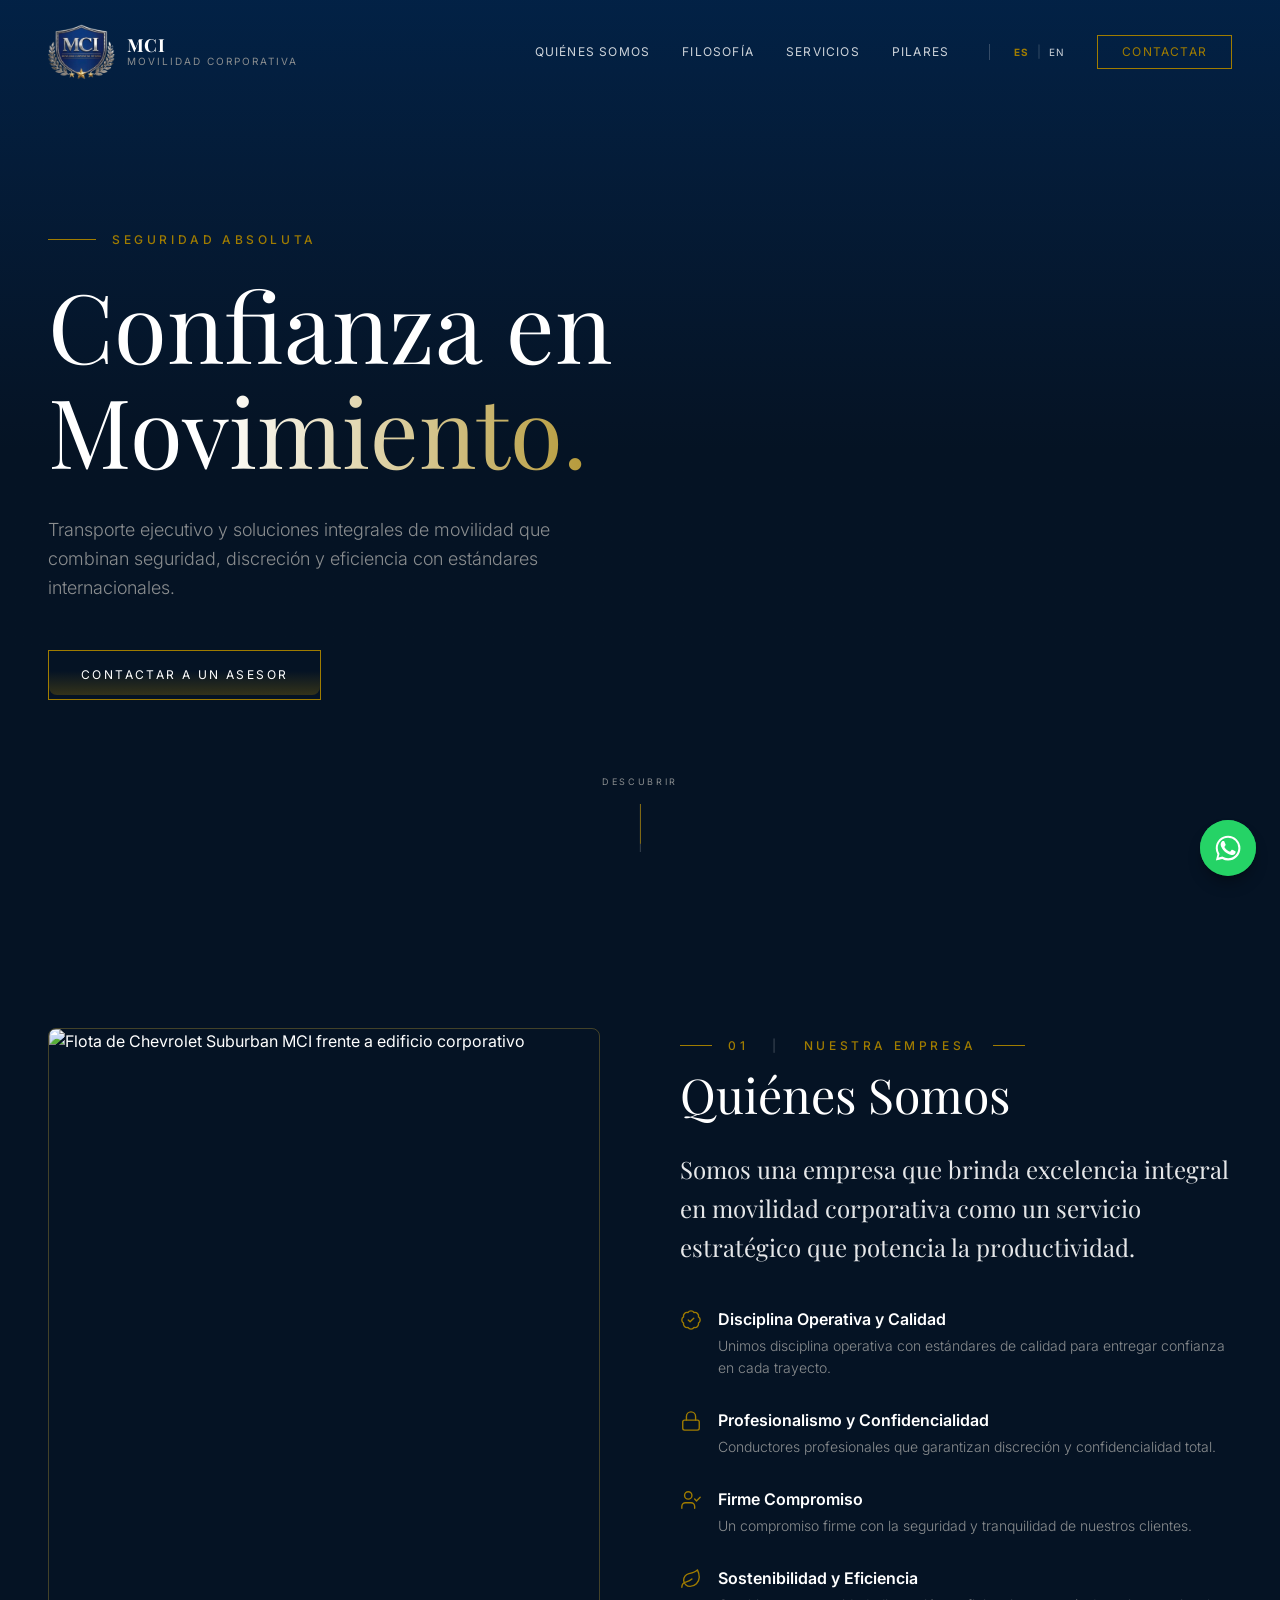
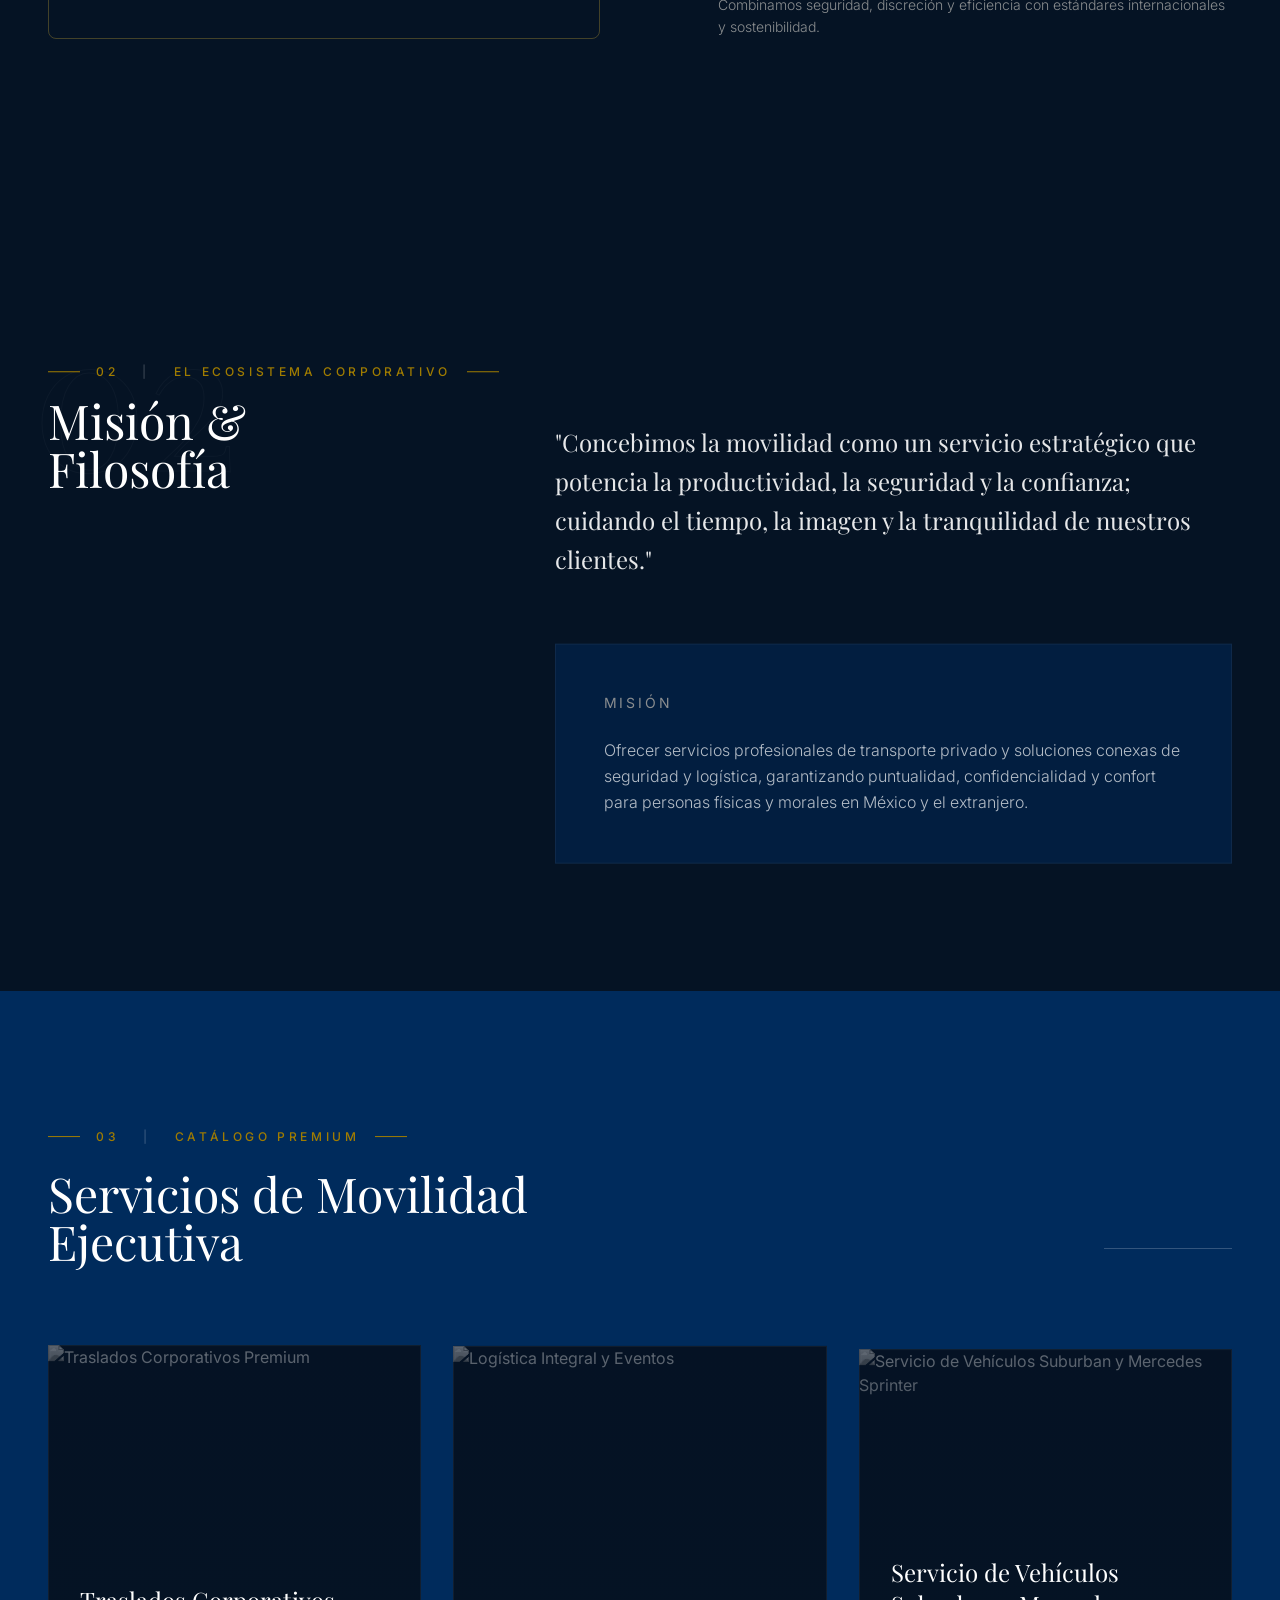
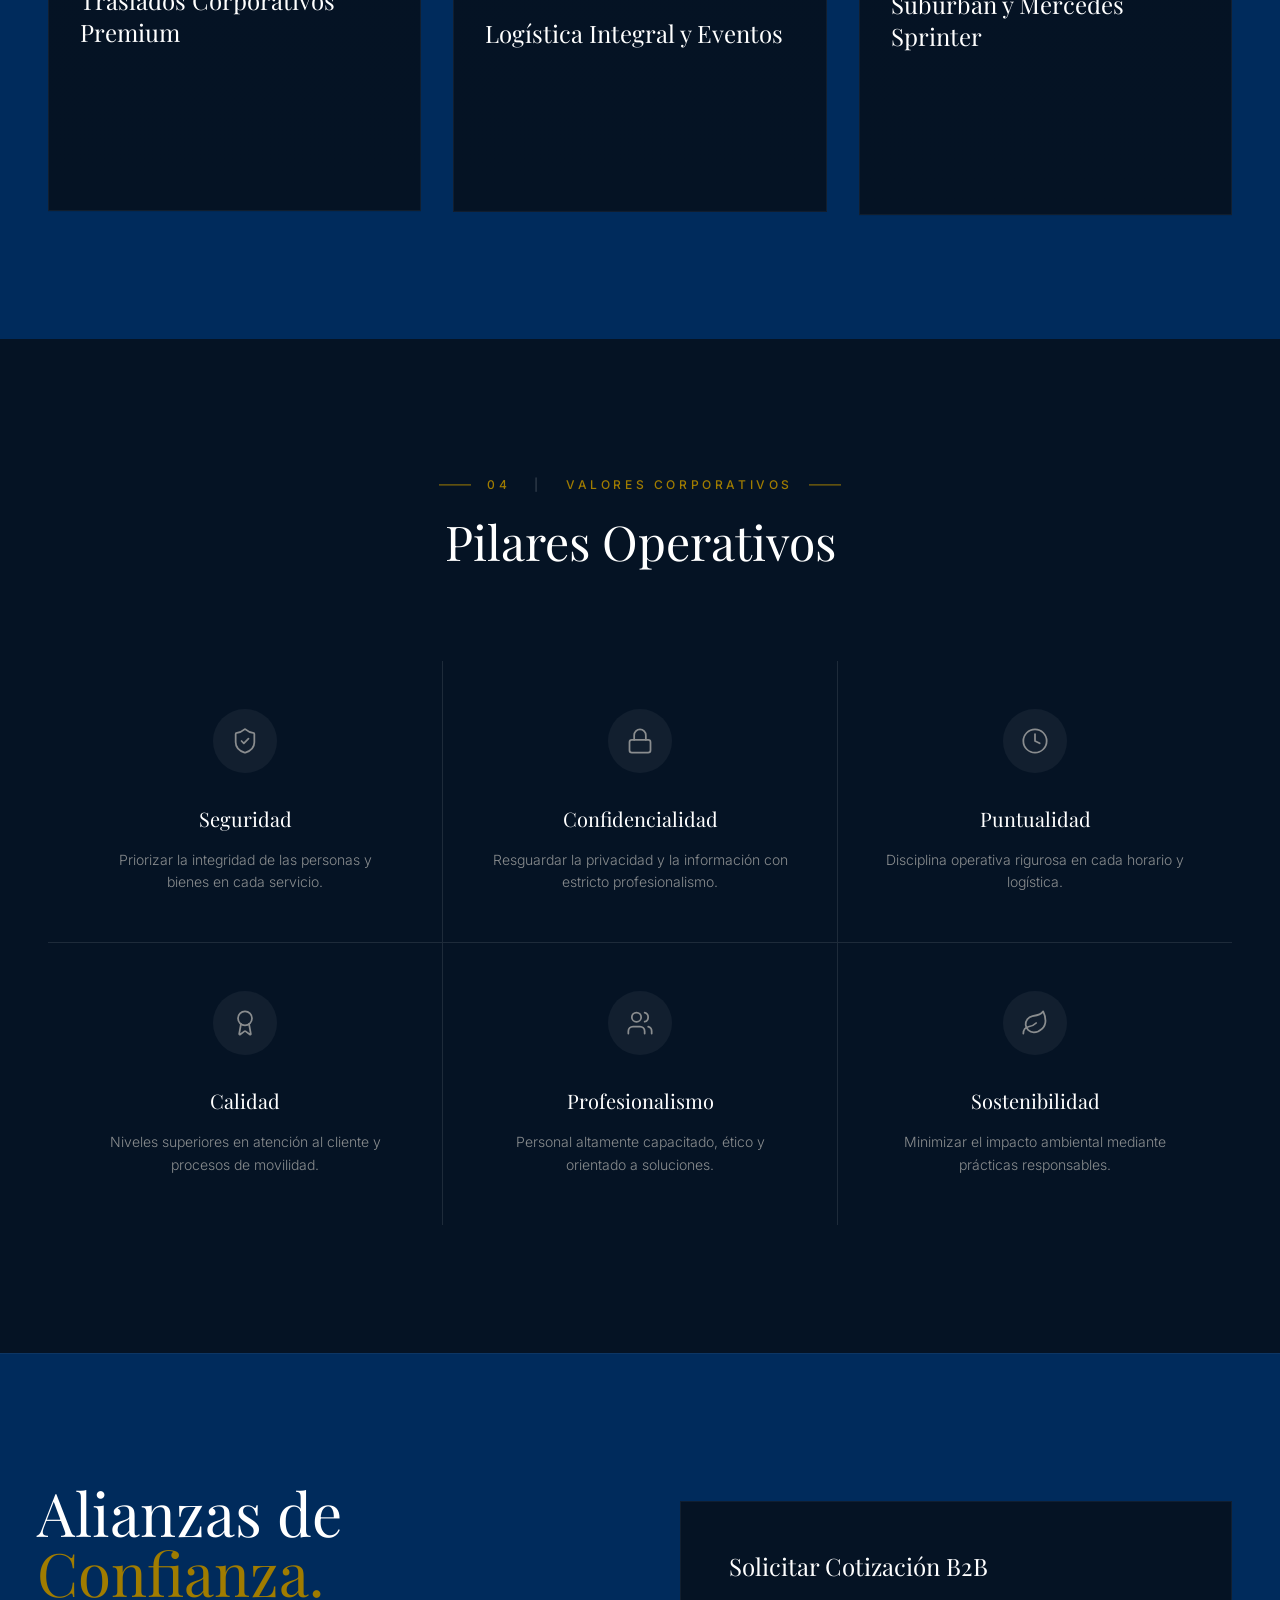
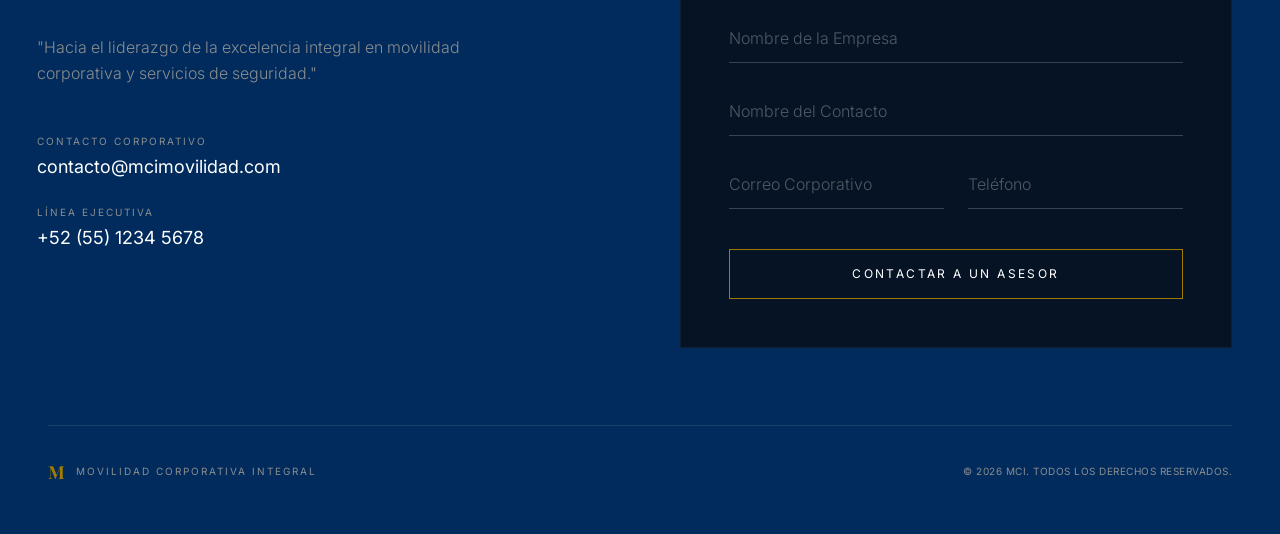
==== commit d549953e: "Homologate section eyebrow labels across all three proposals: Who We Are, Philosophy and Services no" ====
--- a/propuesta-1/index.html
+++ b/propuesta-1/index.html
@@ -4,8 +4,8 @@
     <meta charset="UTF-8" />
     <meta name="viewport" content="width=device-width, initial-scale=1.0" />
     <title>MCI</title>
-    <script type="module" crossorigin src="./assets/index-i7YTd-ut.js"></script>
-    <link rel="stylesheet" crossorigin href="./assets/index-w8RTkHMw.css">
+    <script type="module" crossorigin src="./assets/index-B_h5pBjX.js"></script>
+    <link rel="stylesheet" crossorigin href="./assets/index-BTVq4Mtn.css">
   </head>
   <body>
     <div id="root"></div>
--- a/propuesta-1/assets/index-BTVq4Mtn.css
+++ b/propuesta-1/assets/index-BTVq4Mtn.css
@@ -0,0 +1 @@
+@import"https://fonts.googleapis.com/css2?family=Inter:wght@300;400;500;600&family=Playfair+Display:ital,wght@0,400;0,500;0,600;0,700;1,400&display=swap";/*! tailwindcss v4.3.3 | MIT License | https://tailwindcss.com */@layer properties{@supports (((-webkit-hyphens:none)) and (not (margin-trim:inline))) or ((-moz-orient:inline) and (not (color:rgb(from red r g b)))){*,:before,:after,::backdrop{--tw-translate-x:0;--tw-translate-y:0;--tw-translate-z:0;--tw-scale-x:1;--tw-scale-y:1;--tw-scale-z:1;--tw-rotate-x:initial;--tw-rotate-y:initial;--tw-rotate-z:initial;--tw-skew-x:initial;--tw-skew-y:initial;--tw-space-y-reverse:0;--tw-border-style:solid;--tw-gradient-position:initial;--tw-gradient-from:#0000;--tw-gradient-via:#0000;--tw-gradient-to:#0000;--tw-gradient-stops:initial;--tw-gradient-via-stops:initial;--tw-gradient-from-position:0%;--tw-gradient-via-position:50%;--tw-gradient-to-position:100%;--tw-leading:initial;--tw-font-weight:initial;--tw-tracking:initial;--tw-shadow:0 0 #0000;--tw-shadow-color:initial;--tw-shadow-alpha:100%;--tw-inset-shadow:0 0 #0000;--tw-inset-shadow-color:initial;--tw-inset-shadow-alpha:100%;--tw-ring-color:initial;--tw-ring-shadow:0 0 #0000;--tw-inset-ring-color:initial;--tw-inset-ring-shadow:0 0 #0000;--tw-ring-inset:initial;--tw-ring-offset-width:0px;--tw-ring-offset-color:#fff;--tw-ring-offset-shadow:0 0 #0000;--tw-blur:initial;--tw-brightness:initial;--tw-contrast:initial;--tw-grayscale:initial;--tw-hue-rotate:initial;--tw-invert:initial;--tw-opacity:initial;--tw-saturate:initial;--tw-sepia:initial;--tw-drop-shadow:initial;--tw-drop-shadow-color:initial;--tw-drop-shadow-alpha:100%;--tw-drop-shadow-size:initial;--tw-backdrop-blur:initial;--tw-backdrop-brightness:initial;--tw-backdrop-contrast:initial;--tw-backdrop-grayscale:initial;--tw-backdrop-hue-rotate:initial;--tw-backdrop-invert:initial;--tw-backdrop-opacity:initial;--tw-backdrop-saturate:initial;--tw-backdrop-sepia:initial;--tw-duration:initial;--tw-ease:initial}}}@layer theme{:root,:host{--font-sans:"Inter", ui-sans-serif, system-ui, sans-serif;--font-serif:"Playfair Display", ui-serif, Georgia, serif;--font-mono:ui-monospace, SFMono-Regular, Menlo, Monaco, Consolas, "Liberation Mono", "Courier New", monospace;--color-black:#000;--color-white:#fff;--spacing:.25rem;--container-md:28rem;--container-xl:36rem;--container-3xl:48rem;--container-7xl:80rem;--text-xs:.75rem;--text-xs--line-height:calc(1 / .75);--text-sm:.875rem;--text-sm--line-height:calc(1.25 / .875);--text-base:1rem;--text-base--line-height: 1.5 ;--text-lg:1.125rem;--text-lg--line-height:calc(1.75 / 1.125);--text-xl:1.25rem;--text-xl--line-height:calc(1.75 / 1.25);--text-2xl:1.5rem;--text-2xl--line-height:calc(2 / 1.5);--text-3xl:1.875rem;--text-3xl--line-height: 1.2 ;--text-4xl:2.25rem;--text-4xl--line-height:calc(2.5 / 2.25);--text-5xl:3rem;--text-5xl--line-height:1;--text-6xl:3.75rem;--text-6xl--line-height:1;--text-7xl:4.5rem;--text-7xl--line-height:1;--text-8xl:6rem;--text-8xl--line-height:1;--font-weight-light:300;--font-weight-medium:500;--font-weight-semibold:600;--font-weight-bold:700;--tracking-tighter:-.05em;--tracking-wide:.025em;--tracking-wider:.05em;--tracking-widest:.1em;--leading-relaxed:1.625;--radius-sm:.25rem;--radius-lg:.5rem;--ease-out:cubic-bezier(0, 0, .2, 1);--animate-ping:ping 1s cubic-bezier(0, 0, .2, 1) infinite;--blur-md:12px;--blur-xl:24px;--default-transition-duration:.15s;--default-transition-timing-function:cubic-bezier(.4, 0, .2, 1);--default-font-family:var(--font-sans);--default-mono-font-family:var(--font-mono);--color-mci-navy:#002b5c;--color-mci-slate:#8a8d8f;--color-mci-gold:#a07c00;--color-mci-dark:#051324}}@layer base{*,:after,:before,::backdrop{box-sizing:border-box;border:0 solid;margin:0;padding:0}::file-selector-button{box-sizing:border-box;border:0 solid;margin:0;padding:0}html,:host{-webkit-text-size-adjust:100%;-moz-tab-size:4;tab-size:4;line-height:1.5;font-family:var(--default-font-family,-apple-system, BlinkMacSystemFont, "Segoe UI", Roboto, "Helvetica Neue", "Noto Sans", Arial, sans-serif, "Apple Color Emoji", "Segoe UI Emoji", "Segoe UI Symbol", "Noto Color Emoji");font-feature-settings:var(--default-font-feature-settings,normal);font-variation-settings:var(--default-font-variation-settings,normal);-webkit-tap-highlight-color:transparent}hr{height:0;color:inherit;border-top-width:1px}abbr:where([title]){-webkit-text-decoration:underline dotted;text-decoration:underline dotted}h1,h2,h3,h4,h5,h6{font-size:inherit;font-weight:inherit}a{color:inherit;-webkit-text-decoration:inherit;text-decoration:inherit}b,strong{font-weight:bolder}code,kbd,samp,pre{font-family:var(--default-mono-font-family,ui-monospace, SFMono-Regular, Menlo, Monaco, Consolas, "Liberation Mono", "Courier New", monospace);font-feature-settings:var(--default-mono-font-feature-settings,normal);font-variation-settings:var(--default-mono-font-variation-settings,normal);font-size:1em}small{font-size:80%}sub,sup{vertical-align:baseline;font-size:75%;line-height:0;position:relative}sub{bottom:-.25em}sup{top:-.5em}table{text-indent:0;border-color:inherit;border-collapse:collapse}:-moz-focusring:where(:not(iframe)){outline:auto}progress{vertical-align:baseline}summary{display:list-item}ol,ul,menu{list-style:none}img,svg,video,canvas,audio,iframe,embed,object{vertical-align:middle;display:block}img,video{max-width:100%;height:auto}button,input,select,optgroup,textarea{font:inherit;font-feature-settings:inherit;font-variation-settings:inherit;letter-spacing:inherit;color:inherit;opacity:1;background-color:#0000;border-radius:0}::file-selector-button{font:inherit;font-feature-settings:inherit;font-variation-settings:inherit;letter-spacing:inherit;color:inherit;opacity:1;background-color:#0000;border-radius:0}:where(select:is([multiple],[size])) optgroup{font-weight:bolder}:where(select:is([multiple],[size])) optgroup option{padding-inline-start:20px}::file-selector-button{margin-inline-end:4px}::placeholder{opacity:1}@supports (not ((-webkit-appearance:-apple-pay-button))) or (contain-intrinsic-size:1px){::placeholder{color:currentColor}@supports (color:color-mix(in lab,red,red)){::placeholder{color:color-mix(in oklab,currentcolor 50%,transparent)}}}textarea{resize:vertical}::-webkit-search-decoration{-webkit-appearance:none}::-webkit-date-and-time-value{min-height:1lh;text-align:inherit}::-webkit-datetime-edit{display:inline-flex}::-webkit-datetime-edit-fields-wrapper{padding:0}::-webkit-datetime-edit{padding-block:0}::-webkit-datetime-edit-year-field{padding-block:0}::-webkit-datetime-edit-month-field{padding-block:0}::-webkit-datetime-edit-day-field{padding-block:0}::-webkit-datetime-edit-hour-field{padding-block:0}::-webkit-datetime-edit-minute-field{padding-block:0}::-webkit-datetime-edit-second-field{padding-block:0}::-webkit-datetime-edit-millisecond-field{padding-block:0}::-webkit-datetime-edit-meridiem-field{padding-block:0}::-webkit-calendar-picker-indicator{line-height:1}:-moz-ui-invalid{box-shadow:none}button,input:where([type=button],[type=reset],[type=submit]){-webkit-appearance:button;-moz-appearance:button;appearance:button}::file-selector-button{-webkit-appearance:button;-moz-appearance:button;appearance:button}::-webkit-inner-spin-button{height:auto}::-webkit-outer-spin-button{height:auto}[hidden]:where(:not([hidden=until-found])){display:none!important}}@layer components;@layer utilities{.pointer-events-none{pointer-events:none}.absolute{position:absolute}.fixed{position:fixed}.relative{position:relative}.inset-0{top:0;right:0;bottom:0;left:0}.top-0{top:0}.top-1\/2{top:50%}.right-0{right:0}.right-6{right:calc(var(--spacing) * 6)}.bottom-6{bottom:calc(var(--spacing) * 6)}.bottom-12{bottom:calc(var(--spacing) * 12)}.left-0{left:0}.left-1\/2{left:50%}.z-0{z-index:0}.z-10{z-index:10}.z-20{z-index:20}.z-30{z-index:30}.z-40{z-index:40}.z-50{z-index:50}.z-\[60\]{z-index:60}.z-\[70\]{z-index:70}.mx-2{margin-inline:calc(var(--spacing) * 2)}.mx-auto{margin-inline:auto}.-mt-1{margin-top:calc(var(--spacing) * -1)}.mt-0\.5{margin-top:calc(var(--spacing) * .5)}.mt-8{margin-top:calc(var(--spacing) * 8)}.mb-1{margin-bottom:var(--spacing)}.mb-4{margin-bottom:calc(var(--spacing) * 4)}.mb-6{margin-bottom:calc(var(--spacing) * 6)}.mb-8{margin-bottom:calc(var(--spacing) * 8)}.mb-10{margin-bottom:calc(var(--spacing) * 10)}.mb-12{margin-bottom:calc(var(--spacing) * 12)}.mb-20{margin-bottom:calc(var(--spacing) * 20)}.mb-24{margin-bottom:calc(var(--spacing) * 24)}.-ml-4{margin-left:calc(var(--spacing) * -4)}.ml-2{margin-left:calc(var(--spacing) * 2)}.block{display:block}.flex{display:flex}.grid{display:grid}.hidden{display:none}.inline-flex{display:inline-flex}.aspect-\[4\/5\]{aspect-ratio:4/5}.h-6{height:calc(var(--spacing) * 6)}.h-8{height:calc(var(--spacing) * 8)}.h-10{height:calc(var(--spacing) * 10)}.h-12{height:calc(var(--spacing) * 12)}.h-14{height:calc(var(--spacing) * 14)}.h-16{height:calc(var(--spacing) * 16)}.h-\[1px\]{height:1px}.h-full{height:100%}.h-screen{height:100vh}.min-h-\[420px\]{min-height:420px}.w-1{width:var(--spacing)}.w-8{width:calc(var(--spacing) * 8)}.w-10{width:calc(var(--spacing) * 10)}.w-12{width:calc(var(--spacing) * 12)}.w-14{width:calc(var(--spacing) * 14)}.w-16{width:calc(var(--spacing) * 16)}.w-32{width:calc(var(--spacing) * 32)}.w-\[1px\]{width:1px}.w-auto{width:auto}.w-full{width:100%}.max-w-3xl{max-width:var(--container-3xl)}.max-w-7xl{max-width:var(--container-7xl)}.max-w-md{max-width:var(--container-md)}.max-w-xl{max-width:var(--container-xl)}.flex-shrink-0{flex-shrink:0}.origin-top{transform-origin:top}.-translate-x-1\/2{--tw-translate-x: -50% ;translate:var(--tw-translate-x) var(--tw-translate-y)}.-translate-y-1\/2{--tw-translate-y: -50% ;translate:var(--tw-translate-x) var(--tw-translate-y)}.translate-y-0{--tw-translate-y:0px;translate:var(--tw-translate-x) var(--tw-translate-y)}.translate-y-full{--tw-translate-y:100%;translate:var(--tw-translate-x) var(--tw-translate-y)}.scale-y-0{--tw-scale-y:0%;scale:var(--tw-scale-x) var(--tw-scale-y)}.transform{transform:var(--tw-rotate-x,) var(--tw-rotate-y,) var(--tw-rotate-z,) var(--tw-skew-x,) var(--tw-skew-y,)}.animate-ping{animation:var(--animate-ping)}.grid-cols-1{grid-template-columns:repeat(1,minmax(0,1fr))}.flex-col{flex-direction:column}.items-center{align-items:center}.items-end{align-items:flex-end}.items-start{align-items:flex-start}.items-stretch{align-items:stretch}.justify-between{justify-content:space-between}.justify-center{justify-content:center}.justify-end{justify-content:flex-end}.gap-2{gap:calc(var(--spacing) * 2)}.gap-3{gap:calc(var(--spacing) * 3)}.gap-4{gap:calc(var(--spacing) * 4)}.gap-6{gap:calc(var(--spacing) * 6)}.gap-7{gap:calc(var(--spacing) * 7)}.gap-8{gap:calc(var(--spacing) * 8)}.gap-16{gap:calc(var(--spacing) * 16)}.gap-20{gap:calc(var(--spacing) * 20)}.gap-\[1px\]{gap:1px}:where(.space-y-6>:not(:last-child)){--tw-space-y-reverse:0;margin-block-start:calc(calc(var(--spacing) * 6) * var(--tw-space-y-reverse));margin-block-end:calc(calc(var(--spacing) * 6) * calc(1 - var(--tw-space-y-reverse)))}.overflow-hidden{overflow:hidden}.rounded-full{border-radius:3.40282e38px}.rounded-lg{border-radius:var(--radius-lg)}.rounded-sm{border-radius:var(--radius-sm)}.border{border-style:var(--tw-border-style);border-width:1px}.border-t{border-top-style:var(--tw-border-style);border-top-width:1px}.border-b{border-bottom-style:var(--tw-border-style);border-bottom-width:1px}.border-l{border-left-style:var(--tw-border-style);border-left-width:1px}.border-mci-gold{border-color:var(--color-mci-gold)}.border-mci-gold\/20{border-color:#a07c0033}@supports (color:color-mix(in lab,red,red)){.border-mci-gold\/20{border-color:color-mix(in oklab,var(--color-mci-gold) 20%,transparent)}}.border-mci-gold\/50{border-color:#a07c0080}@supports (color:color-mix(in lab,red,red)){.border-mci-gold\/50{border-color:color-mix(in oklab,var(--color-mci-gold) 50%,transparent)}}.border-transparent{border-color:#0000}.border-white\/5{border-color:#ffffff0d}@supports (color:color-mix(in lab,red,red)){.border-white\/5{border-color:color-mix(in oklab,var(--color-white) 5%,transparent)}}.border-white\/10{border-color:#ffffff1a}@supports (color:color-mix(in lab,red,red)){.border-white\/10{border-color:color-mix(in oklab,var(--color-white) 10%,transparent)}}.border-white\/20{border-color:#fff3}@supports (color:color-mix(in lab,red,red)){.border-white\/20{border-color:color-mix(in oklab,var(--color-white) 20%,transparent)}}.bg-\[\#25D366\]{background-color:#25d366}.bg-mci-dark{background-color:var(--color-mci-dark)}.bg-mci-dark\/40{background-color:#05132466}@supports (color:color-mix(in lab,red,red)){.bg-mci-dark\/40{background-color:color-mix(in oklab,var(--color-mci-dark) 40%,transparent)}}.bg-mci-dark\/95{background-color:#051324f2}@supports (color:color-mix(in lab,red,red)){.bg-mci-dark\/95{background-color:color-mix(in oklab,var(--color-mci-dark) 95%,transparent)}}.bg-mci-gold{background-color:var(--color-mci-gold)}.bg-mci-navy{background-color:var(--color-mci-navy)}.bg-mci-navy\/50{background-color:#002b5c80}@supports (color:color-mix(in lab,red,red)){.bg-mci-navy\/50{background-color:color-mix(in oklab,var(--color-mci-navy) 50%,transparent)}}.bg-mci-navy\/90{background-color:#002b5ce6}@supports (color:color-mix(in lab,red,red)){.bg-mci-navy\/90{background-color:color-mix(in oklab,var(--color-mci-navy) 90%,transparent)}}.bg-transparent{background-color:#0000}.bg-white\/5{background-color:#ffffff0d}@supports (color:color-mix(in lab,red,red)){.bg-white\/5{background-color:color-mix(in oklab,var(--color-white) 5%,transparent)}}.bg-white\/10{background-color:#ffffff1a}@supports (color:color-mix(in lab,red,red)){.bg-white\/10{background-color:color-mix(in oklab,var(--color-white) 10%,transparent)}}.bg-white\/20{background-color:#fff3}@supports (color:color-mix(in lab,red,red)){.bg-white\/20{background-color:color-mix(in oklab,var(--color-white) 20%,transparent)}}.bg-gradient-to-b{--tw-gradient-position:to bottom in oklab;background-image:linear-gradient(var(--tw-gradient-stops))}.bg-gradient-to-t{--tw-gradient-position:to top in oklab;background-image:linear-gradient(var(--tw-gradient-stops))}.bg-\[radial-gradient\(ellipse_at_center\,_var\(--tw-gradient-stops\)\)\]{background-image:radial-gradient(ellipse at center,var(--tw-gradient-stops))}.from-mci-dark{--tw-gradient-from:var(--color-mci-dark);--tw-gradient-stops:var(--tw-gradient-via-stops,var(--tw-gradient-position), var(--tw-gradient-from) var(--tw-gradient-from-position), var(--tw-gradient-to) var(--tw-gradient-to-position))}.from-mci-navy\/60{--tw-gradient-from:#002b5c99}@supports (color:color-mix(in lab,red,red)){.from-mci-navy\/60{--tw-gradient-from:color-mix(in oklab, var(--color-mci-navy) 60%, transparent)}}.from-mci-navy\/60{--tw-gradient-stops:var(--tw-gradient-via-stops,var(--tw-gradient-position), var(--tw-gradient-from) var(--tw-gradient-from-position), var(--tw-gradient-to) var(--tw-gradient-to-position))}.from-transparent{--tw-gradient-from:transparent;--tw-gradient-stops:var(--tw-gradient-via-stops,var(--tw-gradient-position), var(--tw-gradient-from) var(--tw-gradient-from-position), var(--tw-gradient-to) var(--tw-gradient-to-position))}.via-mci-dark\/40{--tw-gradient-via:#05132466}@supports (color:color-mix(in lab,red,red)){.via-mci-dark\/40{--tw-gradient-via:color-mix(in oklab, var(--color-mci-dark) 40%, transparent)}}.via-mci-dark\/40{--tw-gradient-via-stops:var(--tw-gradient-position), var(--tw-gradient-from) var(--tw-gradient-from-position), var(--tw-gradient-via) var(--tw-gradient-via-position), var(--tw-gradient-to) var(--tw-gradient-to-position);--tw-gradient-stops:var(--tw-gradient-via-stops)}.via-mci-dark\/80{--tw-gradient-via:#051324cc}@supports (color:color-mix(in lab,red,red)){.via-mci-dark\/80{--tw-gradient-via:color-mix(in oklab, var(--color-mci-dark) 80%, transparent)}}.via-mci-dark\/80{--tw-gradient-via-stops:var(--tw-gradient-position), var(--tw-gradient-from) var(--tw-gradient-from-position), var(--tw-gradient-via) var(--tw-gradient-via-position), var(--tw-gradient-to) var(--tw-gradient-to-position);--tw-gradient-stops:var(--tw-gradient-via-stops)}.via-transparent{--tw-gradient-via:transparent;--tw-gradient-via-stops:var(--tw-gradient-position), var(--tw-gradient-from) var(--tw-gradient-from-position), var(--tw-gradient-via) var(--tw-gradient-via-position), var(--tw-gradient-to) var(--tw-gradient-to-position);--tw-gradient-stops:var(--tw-gradient-via-stops)}.to-mci-dark{--tw-gradient-to:var(--color-mci-dark);--tw-gradient-stops:var(--tw-gradient-via-stops,var(--tw-gradient-position), var(--tw-gradient-from) var(--tw-gradient-from-position), var(--tw-gradient-to) var(--tw-gradient-to-position))}.to-mci-dark\/90{--tw-gradient-to:#051324e6}@supports (color:color-mix(in lab,red,red)){.to-mci-dark\/90{--tw-gradient-to:color-mix(in oklab, var(--color-mci-dark) 90%, transparent)}}.to-mci-dark\/90{--tw-gradient-stops:var(--tw-gradient-via-stops,var(--tw-gradient-position), var(--tw-gradient-from) var(--tw-gradient-from-position), var(--tw-gradient-to) var(--tw-gradient-to-position))}.to-mci-gold{--tw-gradient-to:var(--color-mci-gold);--tw-gradient-stops:var(--tw-gradient-via-stops,var(--tw-gradient-position), var(--tw-gradient-from) var(--tw-gradient-from-position), var(--tw-gradient-to) var(--tw-gradient-to-position))}.to-transparent{--tw-gradient-to:transparent;--tw-gradient-stops:var(--tw-gradient-via-stops,var(--tw-gradient-position), var(--tw-gradient-from) var(--tw-gradient-from-position), var(--tw-gradient-to) var(--tw-gradient-to-position))}.bg-cover{background-size:cover}.bg-center{background-position:50%}.bg-no-repeat{background-repeat:no-repeat}.object-cover{object-fit:cover}.object-\[50\%_65\%\]{object-position:50% 65%}.p-8{padding:calc(var(--spacing) * 8)}.p-12{padding:calc(var(--spacing) * 12)}.px-6{padding-inline:calc(var(--spacing) * 6)}.px-8{padding-inline:calc(var(--spacing) * 8)}.py-2{padding-block:calc(var(--spacing) * 2)}.py-3{padding-block:calc(var(--spacing) * 3)}.py-4{padding-block:calc(var(--spacing) * 4)}.py-6{padding-block:calc(var(--spacing) * 6)}.py-32{padding-block:calc(var(--spacing) * 32)}.pt-4{padding-top:calc(var(--spacing) * 4)}.pt-8{padding-top:calc(var(--spacing) * 8)}.pt-32{padding-top:calc(var(--spacing) * 32)}.pb-12{padding-bottom:calc(var(--spacing) * 12)}.pb-24{padding-bottom:calc(var(--spacing) * 24)}.pl-6{padding-left:calc(var(--spacing) * 6)}.text-center{text-align:center}.font-sans{font-family:var(--font-sans)}.font-serif{font-family:var(--font-serif)}.text-2xl{font-size:var(--text-2xl);line-height:var(--tw-leading,var(--text-2xl--line-height))}.text-4xl{font-size:var(--text-4xl);line-height:var(--tw-leading,var(--text-4xl--line-height))}.text-5xl{font-size:var(--text-5xl);line-height:var(--tw-leading,var(--text-5xl--line-height))}.text-base{font-size:var(--text-base);line-height:var(--tw-leading,var(--text-base--line-height))}.text-lg{font-size:var(--text-lg);line-height:var(--tw-leading,var(--text-lg--line-height))}.text-sm{font-size:var(--text-sm);line-height:var(--tw-leading,var(--text-sm--line-height))}.text-xl{font-size:var(--text-xl);line-height:var(--tw-leading,var(--text-xl--line-height))}.text-xs{font-size:var(--text-xs);line-height:var(--tw-leading,var(--text-xs--line-height))}.text-\[9px\]{font-size:9px}.text-\[10px\]{font-size:10px}.text-\[12rem\]{font-size:12rem}.leading-\[1\.1\]{--tw-leading:1.1;line-height:1.1}.leading-none{--tw-leading:1;line-height:1}.leading-relaxed{--tw-leading:var(--leading-relaxed);line-height:var(--leading-relaxed)}.font-bold{--tw-font-weight:var(--font-weight-bold);font-weight:var(--font-weight-bold)}.font-light{--tw-font-weight:var(--font-weight-light);font-weight:var(--font-weight-light)}.font-medium{--tw-font-weight:var(--font-weight-medium);font-weight:var(--font-weight-medium)}.font-semibold{--tw-font-weight:var(--font-weight-semibold);font-weight:var(--font-weight-semibold)}.tracking-\[0\.2em\]{--tw-tracking:.2em;letter-spacing:.2em}.tracking-\[0\.3em\]{--tw-tracking:.3em;letter-spacing:.3em}.tracking-tighter{--tw-tracking:var(--tracking-tighter);letter-spacing:var(--tracking-tighter)}.tracking-wide{--tw-tracking:var(--tracking-wide);letter-spacing:var(--tracking-wide)}.tracking-wider{--tw-tracking:var(--tracking-wider);letter-spacing:var(--tracking-wider)}.tracking-widest{--tw-tracking:var(--tracking-widest);letter-spacing:var(--tracking-widest)}.text-mci-gold{color:var(--color-mci-gold)}.text-mci-gold\/50{color:#a07c0080}@supports (color:color-mix(in lab,red,red)){.text-mci-gold\/50{color:color-mix(in oklab,var(--color-mci-gold) 50%,transparent)}}.text-mci-slate{color:var(--color-mci-slate)}.text-white{color:var(--color-white)}.text-white\/20{color:#fff3}@supports (color:color-mix(in lab,red,red)){.text-white\/20{color:color-mix(in oklab,var(--color-white) 20%,transparent)}}.text-white\/70{color:#ffffffb3}@supports (color:color-mix(in lab,red,red)){.text-white\/70{color:color-mix(in oklab,var(--color-white) 70%,transparent)}}.text-white\/80{color:#fffc}@supports (color:color-mix(in lab,red,red)){.text-white\/80{color:color-mix(in oklab,var(--color-white) 80%,transparent)}}.text-white\/90{color:#ffffffe6}@supports (color:color-mix(in lab,red,red)){.text-white\/90{color:color-mix(in oklab,var(--color-white) 90%,transparent)}}.uppercase{text-transform:uppercase}.antialiased{-webkit-font-smoothing:antialiased;-moz-osx-font-smoothing:grayscale}.opacity-30{opacity:.3}.opacity-60{opacity:.6}.opacity-75{opacity:.75}.opacity-100{opacity:1}.shadow-lg{--tw-shadow:0 10px 15px -3px var(--tw-shadow-color,#0000001a), 0 4px 6px -4px var(--tw-shadow-color,#0000001a);box-shadow:var(--tw-inset-shadow),var(--tw-inset-ring-shadow),var(--tw-ring-offset-shadow),var(--tw-ring-shadow),var(--tw-shadow)}.shadow-black\/30{--tw-shadow-color:#0000004d}@supports (color:color-mix(in lab,red,red)){.shadow-black\/30{--tw-shadow-color:color-mix(in oklab, color-mix(in oklab, var(--color-black) 30%, transparent) var(--tw-shadow-alpha), transparent)}}.grayscale{--tw-grayscale:grayscale(100%);filter:var(--tw-blur,) var(--tw-brightness,) var(--tw-contrast,) var(--tw-grayscale,) var(--tw-hue-rotate,) var(--tw-invert,) var(--tw-saturate,) var(--tw-sepia,) var(--tw-drop-shadow,)}.backdrop-blur-md{--tw-backdrop-blur:blur(var(--blur-md));-webkit-backdrop-filter:var(--tw-backdrop-blur,) var(--tw-backdrop-brightness,) var(--tw-backdrop-contrast,) var(--tw-backdrop-grayscale,) var(--tw-backdrop-hue-rotate,) var(--tw-backdrop-invert,) var(--tw-backdrop-opacity,) var(--tw-backdrop-saturate,) var(--tw-backdrop-sepia,);backdrop-filter:var(--tw-backdrop-blur,) var(--tw-backdrop-brightness,) var(--tw-backdrop-contrast,) var(--tw-backdrop-grayscale,) var(--tw-backdrop-hue-rotate,) var(--tw-backdrop-invert,) var(--tw-backdrop-opacity,) var(--tw-backdrop-saturate,) var(--tw-backdrop-sepia,)}.backdrop-blur-xl{--tw-backdrop-blur:blur(var(--blur-xl));-webkit-backdrop-filter:var(--tw-backdrop-blur,) var(--tw-backdrop-brightness,) var(--tw-backdrop-contrast,) var(--tw-backdrop-grayscale,) var(--tw-backdrop-hue-rotate,) var(--tw-backdrop-invert,) var(--tw-backdrop-opacity,) var(--tw-backdrop-saturate,) var(--tw-backdrop-sepia,);backdrop-filter:var(--tw-backdrop-blur,) var(--tw-backdrop-brightness,) var(--tw-backdrop-contrast,) var(--tw-backdrop-grayscale,) var(--tw-backdrop-hue-rotate,) var(--tw-backdrop-invert,) var(--tw-backdrop-opacity,) var(--tw-backdrop-saturate,) var(--tw-backdrop-sepia,)}.transition{transition-property:color,background-color,border-color,outline-color,text-decoration-color,fill,stroke,--tw-gradient-from,--tw-gradient-via,--tw-gradient-to,opacity,box-shadow,transform,translate,scale,rotate,filter,-webkit-backdrop-filter,backdrop-filter,display,content-visibility,overlay,pointer-events;transition-timing-function:var(--tw-ease,var(--default-transition-timing-function));transition-duration:var(--tw-duration,var(--default-transition-duration))}.transition-\[background-color\,border-color\,padding\,backdrop-filter\]{transition-property:background-color,border-color,padding,-webkit-backdrop-filter,backdrop-filter;transition-timing-function:var(--tw-ease,var(--default-transition-timing-function));transition-duration:var(--tw-duration,var(--default-transition-duration))}.transition-all{transition-property:all;transition-timing-function:var(--tw-ease,var(--default-transition-timing-function));transition-duration:var(--tw-duration,var(--default-transition-duration))}.transition-colors{transition-property:color,background-color,border-color,outline-color,text-decoration-color,fill,stroke,--tw-gradient-from,--tw-gradient-via,--tw-gradient-to;transition-timing-function:var(--tw-ease,var(--default-transition-timing-function));transition-duration:var(--tw-duration,var(--default-transition-duration))}.transition-opacity{transition-property:opacity;transition-timing-function:var(--tw-ease,var(--default-transition-timing-function));transition-duration:var(--tw-duration,var(--default-transition-duration))}.transition-shadow{transition-property:box-shadow;transition-timing-function:var(--tw-ease,var(--default-transition-timing-function));transition-duration:var(--tw-duration,var(--default-transition-duration))}.transition-transform{transition-property:transform,translate,scale,rotate;transition-timing-function:var(--tw-ease,var(--default-transition-timing-function));transition-duration:var(--tw-duration,var(--default-transition-duration))}.delay-100{transition-delay:.1s}.delay-200{transition-delay:.2s}.duration-300{--tw-duration:.3s;transition-duration:.3s}.duration-400{--tw-duration:.4s;transition-duration:.4s}.duration-500{--tw-duration:.5s;transition-duration:.5s}.duration-700{--tw-duration:.7s;transition-duration:.7s}.duration-1000{--tw-duration:1s;transition-duration:1s}.ease-out{--tw-ease:var(--ease-out);transition-timing-function:var(--ease-out)}@media(hover:hover){.group-hover\:translate-y-0:is(:where(.group):hover *){--tw-translate-y:0px;translate:var(--tw-translate-x) var(--tw-translate-y)}.group-hover\:scale-105:is(:where(.group):hover *){--tw-scale-x:105%;--tw-scale-y:105%;--tw-scale-z:105%;scale:var(--tw-scale-x) var(--tw-scale-y)}.group-hover\:scale-110:is(:where(.group):hover *){--tw-scale-x:110%;--tw-scale-y:110%;--tw-scale-z:110%;scale:var(--tw-scale-x) var(--tw-scale-y)}.group-hover\:scale-y-100:is(:where(.group):hover *){--tw-scale-y:100%;scale:var(--tw-scale-x) var(--tw-scale-y)}.group-hover\:border-mci-gold\/20:is(:where(.group):hover *){border-color:#a07c0033}@supports (color:color-mix(in lab,red,red)){.group-hover\:border-mci-gold\/20:is(:where(.group):hover *){border-color:color-mix(in oklab,var(--color-mci-gold) 20%,transparent)}}.group-hover\:border-mci-gold\/30:is(:where(.group):hover *){border-color:#a07c004d}@supports (color:color-mix(in lab,red,red)){.group-hover\:border-mci-gold\/30:is(:where(.group):hover *){border-color:color-mix(in oklab,var(--color-mci-gold) 30%,transparent)}}.group-hover\:bg-mci-gold\/10:is(:where(.group):hover *){background-color:#a07c001a}@supports (color:color-mix(in lab,red,red)){.group-hover\:bg-mci-gold\/10:is(:where(.group):hover *){background-color:color-mix(in oklab,var(--color-mci-gold) 10%,transparent)}}.group-hover\:bg-transparent:is(:where(.group):hover *){background-color:#0000}.group-hover\:text-mci-gold:is(:where(.group):hover *){color:var(--color-mci-gold)}.group-hover\:opacity-100:is(:where(.group):hover *){opacity:1}.group-hover\:grayscale-0:is(:where(.group):hover *){--tw-grayscale:grayscale(0%);filter:var(--tw-blur,) var(--tw-brightness,) var(--tw-contrast,) var(--tw-grayscale,) var(--tw-hue-rotate,) var(--tw-invert,) var(--tw-saturate,) var(--tw-sepia,) var(--tw-drop-shadow,)}}.selection\:bg-mci-gold ::selection{background-color:var(--color-mci-gold)}.selection\:bg-mci-gold::selection{background-color:var(--color-mci-gold)}.selection\:text-mci-navy ::selection{color:var(--color-mci-navy)}.selection\:text-mci-navy::selection{color:var(--color-mci-navy)}.placeholder\:text-white\/30::placeholder{color:#ffffff4d}@supports (color:color-mix(in lab,red,red)){.placeholder\:text-white\/30::placeholder{color:color-mix(in oklab,var(--color-white) 30%,transparent)}}@media(hover:hover){.hover\:border-mci-gold\/30:hover{border-color:#a07c004d}@supports (color:color-mix(in lab,red,red)){.hover\:border-mci-gold\/30:hover{border-color:color-mix(in oklab,var(--color-mci-gold) 30%,transparent)}}.hover\:bg-mci-gold:hover{background-color:var(--color-mci-gold)}.hover\:bg-mci-navy:hover{background-color:var(--color-mci-navy)}.hover\:text-mci-gold:hover{color:var(--color-mci-gold)}.hover\:text-mci-navy:hover{color:var(--color-mci-navy)}.hover\:text-white:hover{color:var(--color-white)}.hover\:shadow-xl:hover{--tw-shadow:0 20px 25px -5px var(--tw-shadow-color,#0000001a), 0 8px 10px -6px var(--tw-shadow-color,#0000001a);box-shadow:var(--tw-inset-shadow),var(--tw-inset-ring-shadow),var(--tw-ring-offset-shadow),var(--tw-ring-shadow),var(--tw-shadow)}}.focus\:border-mci-gold:focus{border-color:var(--color-mci-gold)}.focus\:outline-none:focus{--tw-outline-style:none;outline-style:none}@media(min-width:40rem){.sm\:block{display:block}.sm\:text-3xl{font-size:var(--text-3xl);line-height:var(--tw-leading,var(--text-3xl--line-height))}}@media(min-width:48rem){.md\:block{display:block}.md\:flex{display:flex}.md\:hidden{display:none}.md\:translate-y-8{--tw-translate-y:calc(var(--spacing) * 8);translate:var(--tw-translate-x) var(--tw-translate-y)}.md\:grid-cols-2{grid-template-columns:repeat(2,minmax(0,1fr))}.md\:grid-cols-3{grid-template-columns:repeat(3,minmax(0,1fr))}.md\:flex-row{flex-direction:row}.md\:p-12{padding:calc(var(--spacing) * 12)}.md\:px-12{padding-inline:calc(var(--spacing) * 12)}.md\:text-2xl{font-size:var(--text-2xl);line-height:var(--tw-leading,var(--text-2xl--line-height))}.md\:text-5xl{font-size:var(--text-5xl);line-height:var(--tw-leading,var(--text-5xl--line-height))}.md\:text-6xl{font-size:var(--text-6xl);line-height:var(--tw-leading,var(--text-6xl--line-height))}.md\:text-7xl{font-size:var(--text-7xl);line-height:var(--tw-leading,var(--text-7xl--line-height))}.md\:text-base{font-size:var(--text-base);line-height:var(--tw-leading,var(--text-base--line-height))}.md\:opacity-0{opacity:0}@media(hover:hover){.md\:group-hover\:translate-y-0:is(:where(.group):hover *){--tw-translate-y:0px;translate:var(--tw-translate-x) var(--tw-translate-y)}.md\:group-hover\:opacity-100:is(:where(.group):hover *){opacity:1}}}@media(min-width:64rem){.lg\:col-span-5{grid-column:span 5/span 5}.lg\:col-span-7{grid-column:span 7/span 7}.lg\:min-h-0{min-height:0}.lg\:grid-cols-2{grid-template-columns:repeat(2,minmax(0,1fr))}.lg\:grid-cols-3{grid-template-columns:repeat(3,minmax(0,1fr))}.lg\:grid-cols-12{grid-template-columns:repeat(12,minmax(0,1fr))}.lg\:gap-8{gap:calc(var(--spacing) * 8)}.lg\:gap-20{gap:calc(var(--spacing) * 20)}.lg\:pt-32{padding-top:calc(var(--spacing) * 32)}.lg\:text-8xl{font-size:var(--text-8xl);line-height:var(--tw-leading,var(--text-8xl--line-height))}.lg\:text-lg{font-size:var(--text-lg);line-height:var(--tw-leading,var(--text-lg--line-height))}}}body{background-color:var(--color-mci-dark);color:#fff;overflow-x:hidden}::selection{background-color:var(--color-mci-gold);color:var(--color-mci-navy)}.text-stroke{-webkit-text-stroke:1px #ffffff1a;color:#0000}@keyframes gold-shimmer{0%{background-position:0%}to{background-position:200%}}.text-gold-shimmer{background-image:linear-gradient(90deg,#fff 0%,#fff 30%,var(--color-mci-gold) 50%,#fff 70%,#fff 100%);color:#0000;background-size:220%;-webkit-background-clip:text;background-clip:text;animation:5s linear infinite gold-shimmer}@property --tw-translate-x{syntax:"*";inherits:false;initial-value:0}@property --tw-translate-y{syntax:"*";inherits:false;initial-value:0}@property --tw-translate-z{syntax:"*";inherits:false;initial-value:0}@property --tw-scale-x{syntax:"*";inherits:false;initial-value:1}@property --tw-scale-y{syntax:"*";inherits:false;initial-value:1}@property --tw-scale-z{syntax:"*";inherits:false;initial-value:1}@property --tw-rotate-x{syntax:"*";inherits:false}@property --tw-rotate-y{syntax:"*";inherits:false}@property --tw-rotate-z{syntax:"*";inherits:false}@property --tw-skew-x{syntax:"*";inherits:false}@property --tw-skew-y{syntax:"*";inherits:false}@property --tw-space-y-reverse{syntax:"*";inherits:false;initial-value:0}@property --tw-border-style{syntax:"*";inherits:false;initial-value:solid}@property --tw-gradient-position{syntax:"*";inherits:false}@property --tw-gradient-from{syntax:"<color>";inherits:false;initial-value:#0000}@property --tw-gradient-via{syntax:"<color>";inherits:false;initial-value:#0000}@property --tw-gradient-to{syntax:"<color>";inherits:false;initial-value:#0000}@property --tw-gradient-stops{syntax:"*";inherits:false}@property --tw-gradient-via-stops{syntax:"*";inherits:false}@property --tw-gradient-from-position{syntax:"<length-percentage>";inherits:false;initial-value:0%}@property --tw-gradient-via-position{syntax:"<length-percentage>";inherits:false;initial-value:50%}@property --tw-gradient-to-position{syntax:"<length-percentage>";inherits:false;initial-value:100%}@property --tw-leading{syntax:"*";inherits:false}@property --tw-font-weight{syntax:"*";inherits:false}@property --tw-tracking{syntax:"*";inherits:false}@property --tw-shadow{syntax:"*";inherits:false;initial-value:0 0 #0000}@property --tw-shadow-color{syntax:"*";inherits:false}@property --tw-shadow-alpha{syntax:"<percentage>";inherits:false;initial-value:100%}@property --tw-inset-shadow{syntax:"*";inherits:false;initial-value:0 0 #0000}@property --tw-inset-shadow-color{syntax:"*";inherits:false}@property --tw-inset-shadow-alpha{syntax:"<percentage>";inherits:false;initial-value:100%}@property --tw-ring-color{syntax:"*";inherits:false}@property --tw-ring-shadow{syntax:"*";inherits:false;initial-value:0 0 #0000}@property --tw-inset-ring-color{syntax:"*";inherits:false}@property --tw-inset-ring-shadow{syntax:"*";inherits:false;initial-value:0 0 #0000}@property --tw-ring-inset{syntax:"*";inherits:false}@property --tw-ring-offset-width{syntax:"<length>";inherits:false;initial-value:0}@property --tw-ring-offset-color{syntax:"*";inherits:false;initial-value:#fff}@property --tw-ring-offset-shadow{syntax:"*";inherits:false;initial-value:0 0 #0000}@property --tw-blur{syntax:"*";inherits:false}@property --tw-brightness{syntax:"*";inherits:false}@property --tw-contrast{syntax:"*";inherits:false}@property --tw-grayscale{syntax:"*";inherits:false}@property --tw-hue-rotate{syntax:"*";inherits:false}@property --tw-invert{syntax:"*";inherits:false}@property --tw-opacity{syntax:"*";inherits:false}@property --tw-saturate{syntax:"*";inherits:false}@property --tw-sepia{syntax:"*";inherits:false}@property --tw-drop-shadow{syntax:"*";inherits:false}@property --tw-drop-shadow-color{syntax:"*";inherits:false}@property --tw-drop-shadow-alpha{syntax:"<percentage>";inherits:false;initial-value:100%}@property --tw-drop-shadow-size{syntax:"*";inherits:false}@property --tw-backdrop-blur{syntax:"*";inherits:false}@property --tw-backdrop-brightness{syntax:"*";inherits:false}@property --tw-backdrop-contrast{syntax:"*";inherits:false}@property --tw-backdrop-grayscale{syntax:"*";inherits:false}@property --tw-backdrop-hue-rotate{syntax:"*";inherits:false}@property --tw-backdrop-invert{syntax:"*";inherits:false}@property --tw-backdrop-opacity{syntax:"*";inherits:false}@property --tw-backdrop-saturate{syntax:"*";inherits:false}@property --tw-backdrop-sepia{syntax:"*";inherits:false}@property --tw-duration{syntax:"*";inherits:false}@property --tw-ease{syntax:"*";inherits:false}@keyframes ping{75%,to{opacity:0;transform:scale(2)}}
